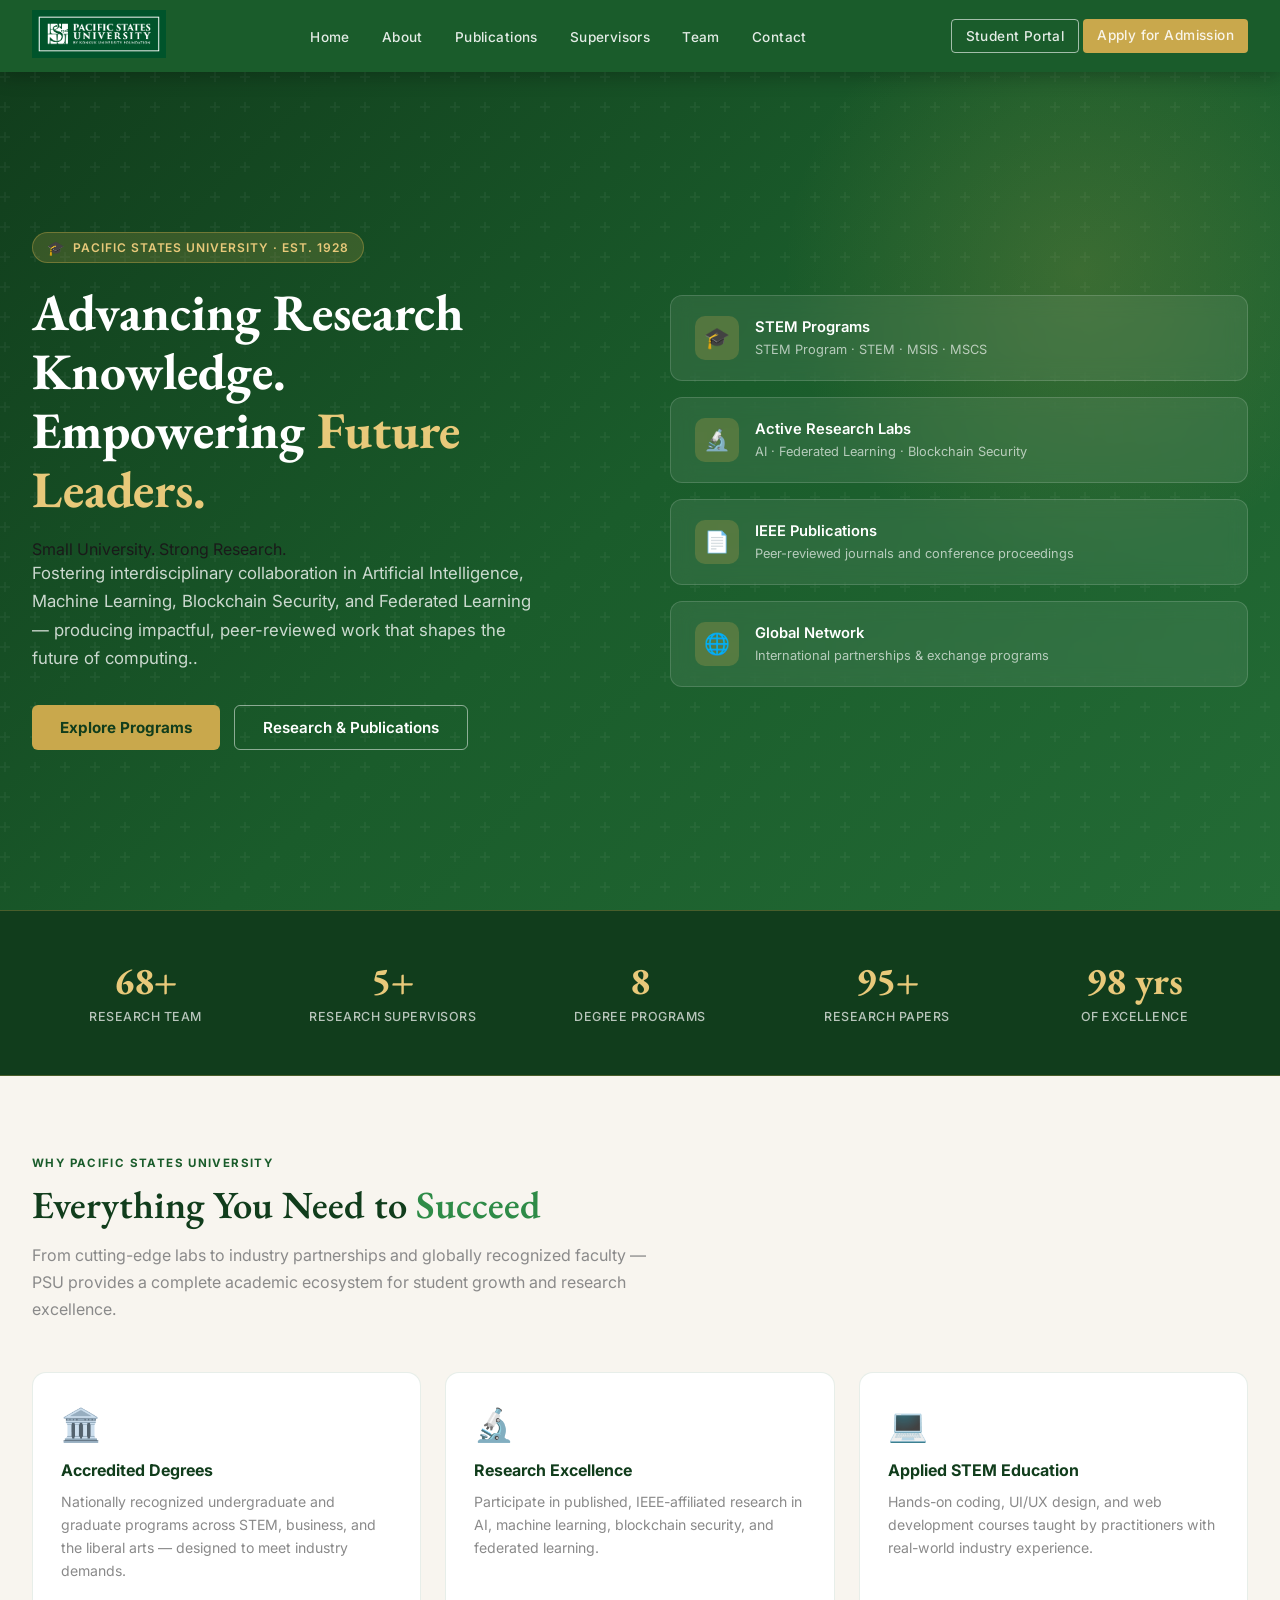
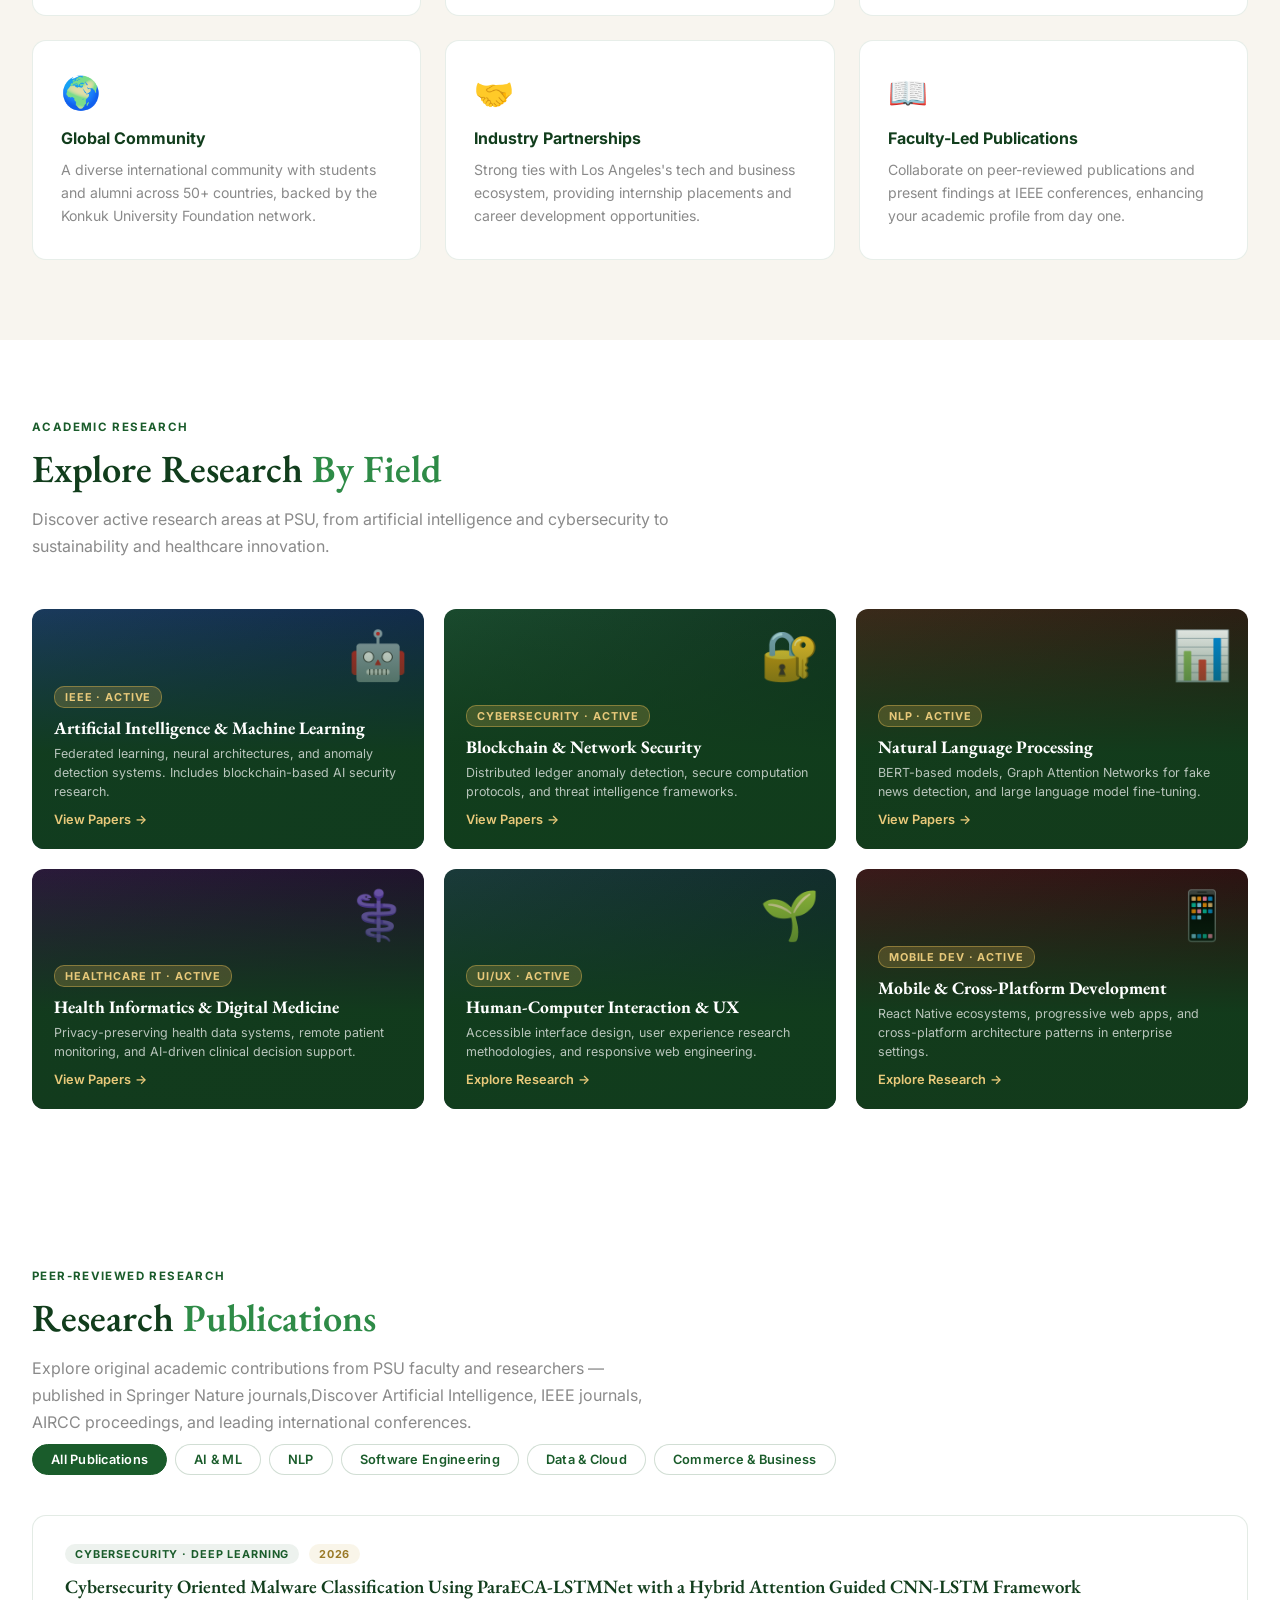
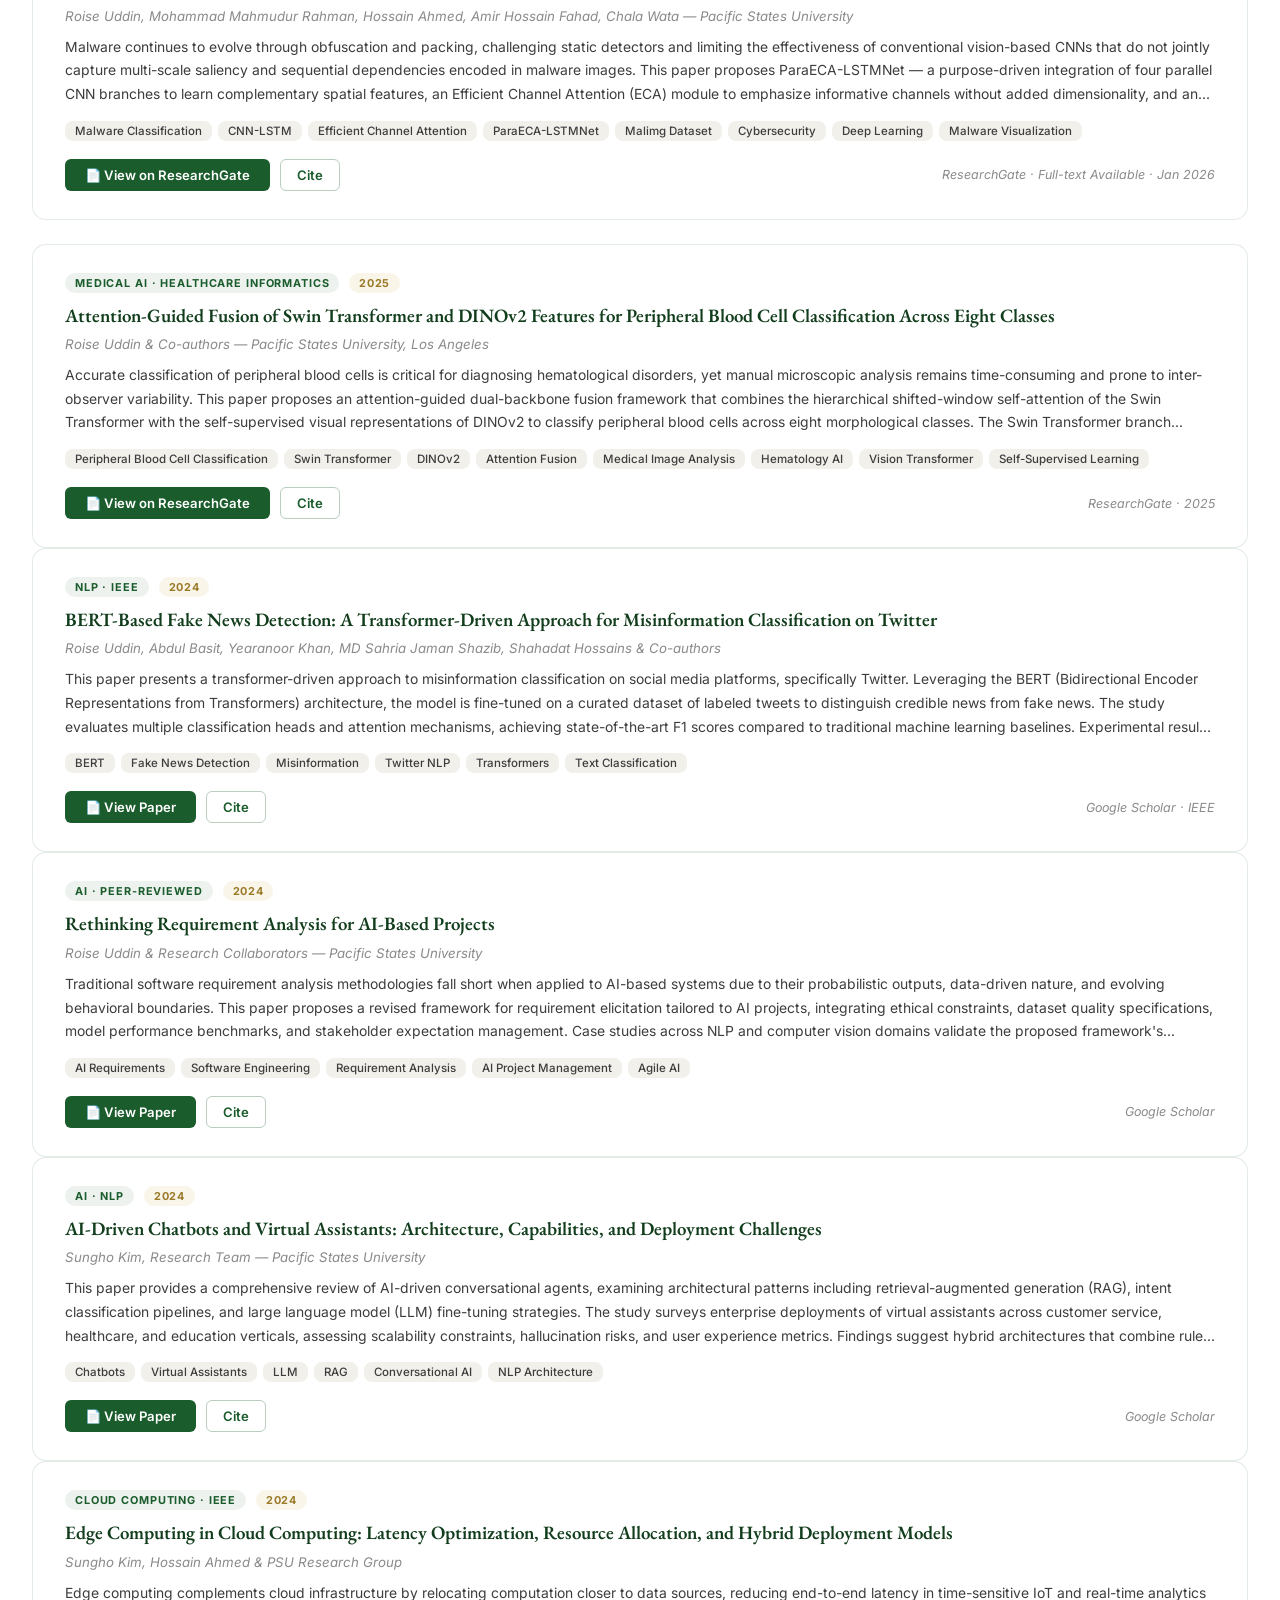
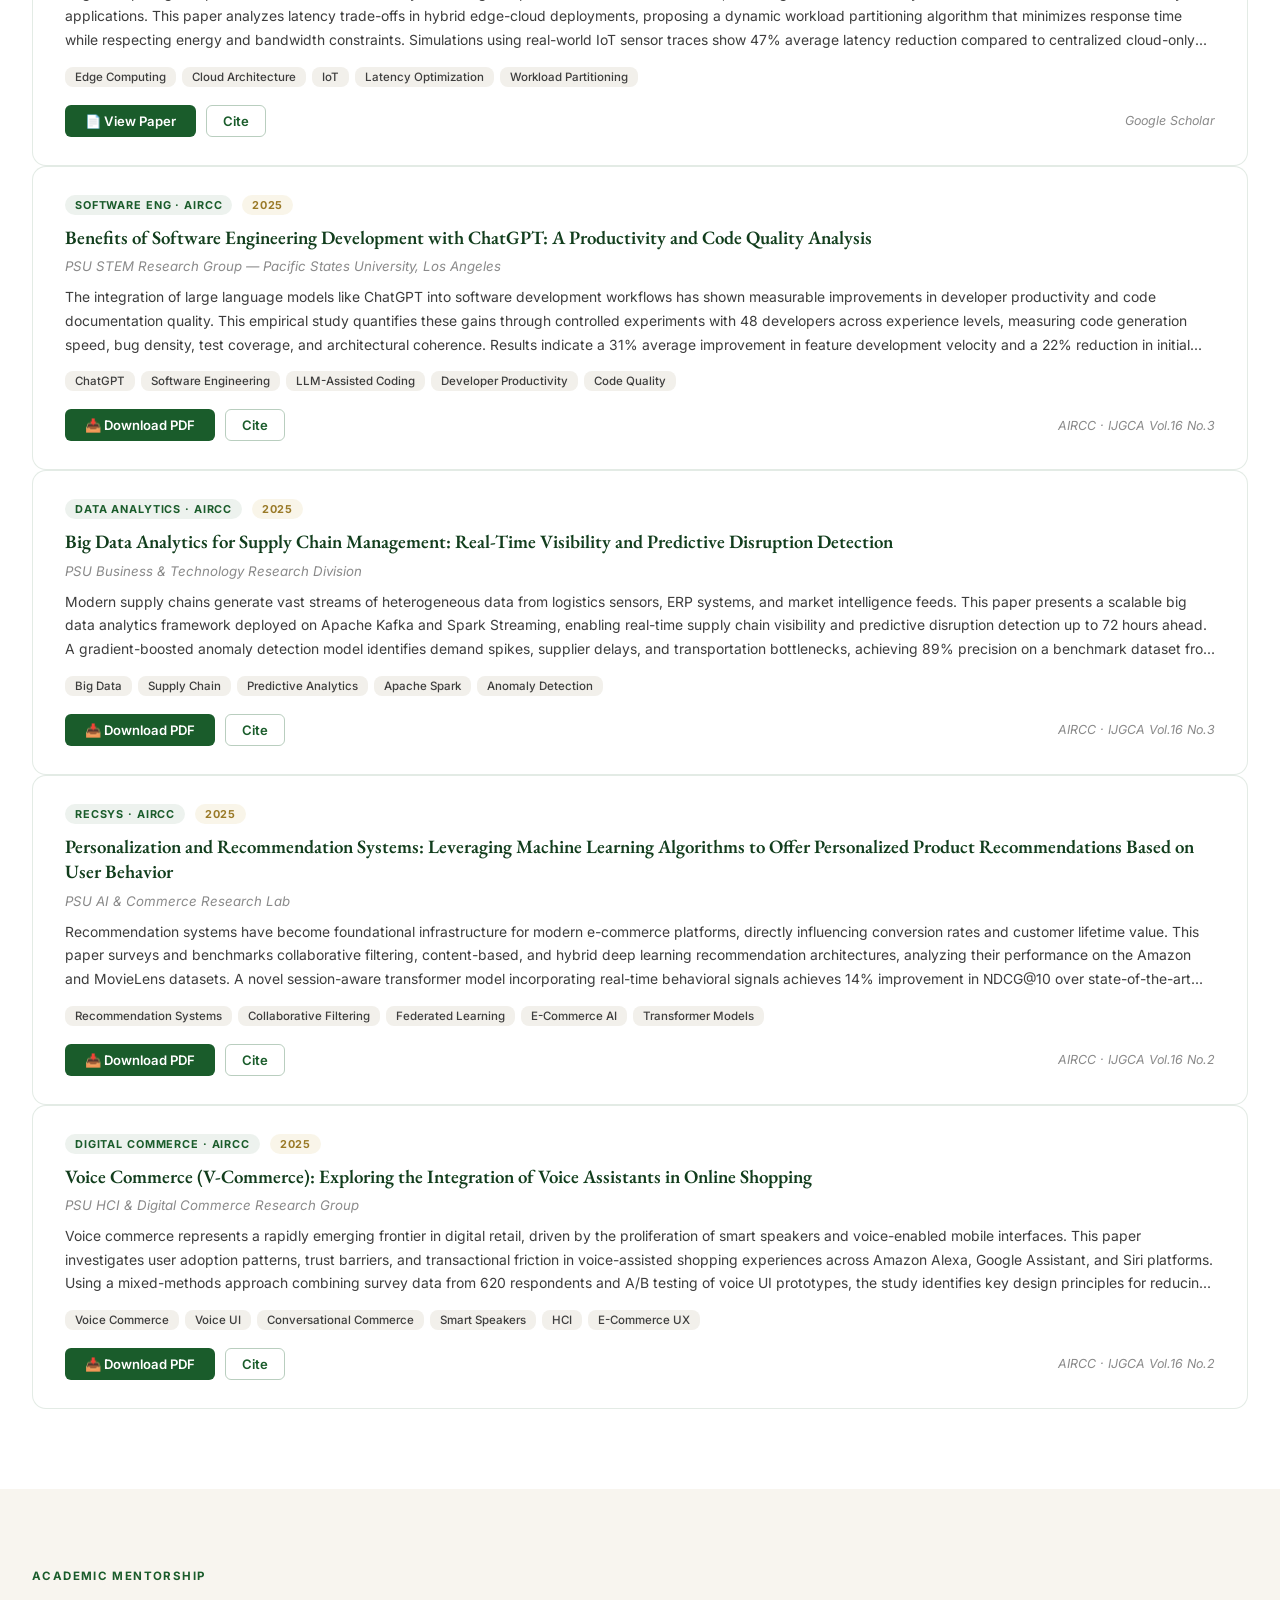
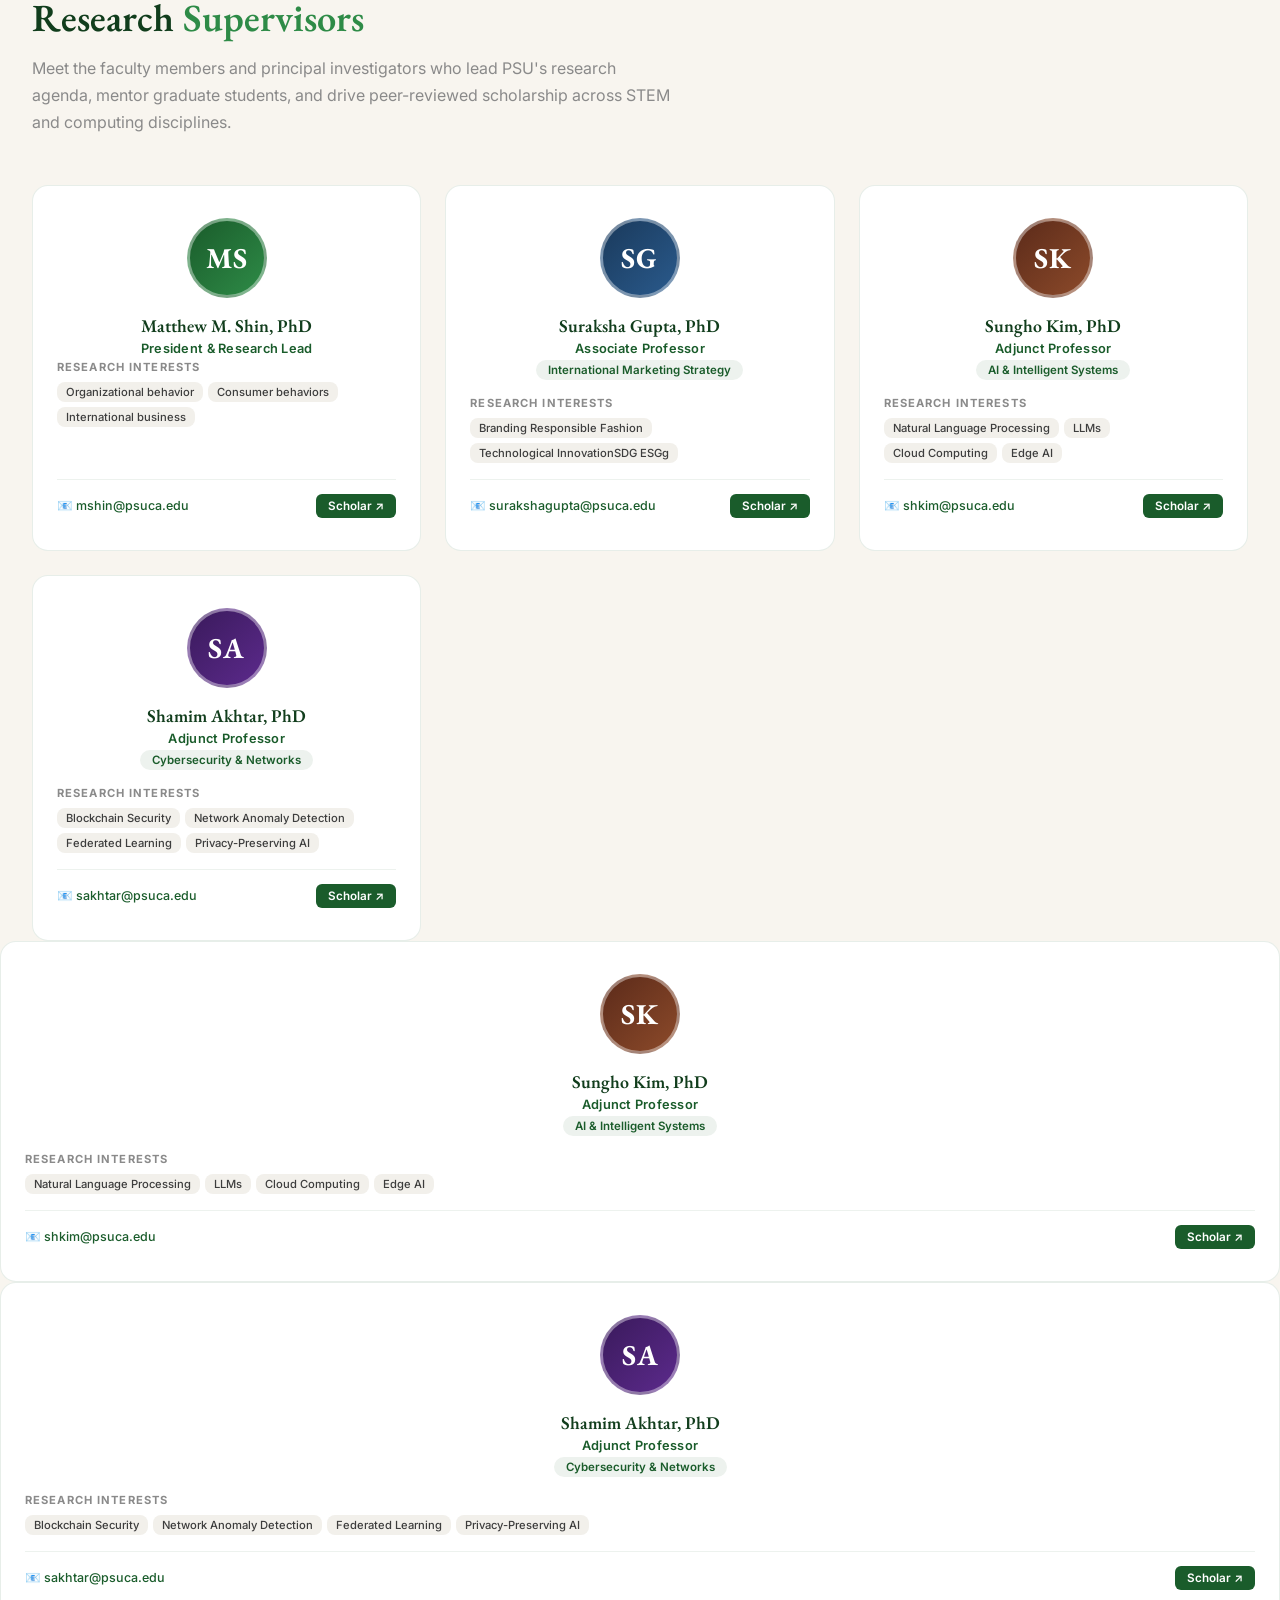
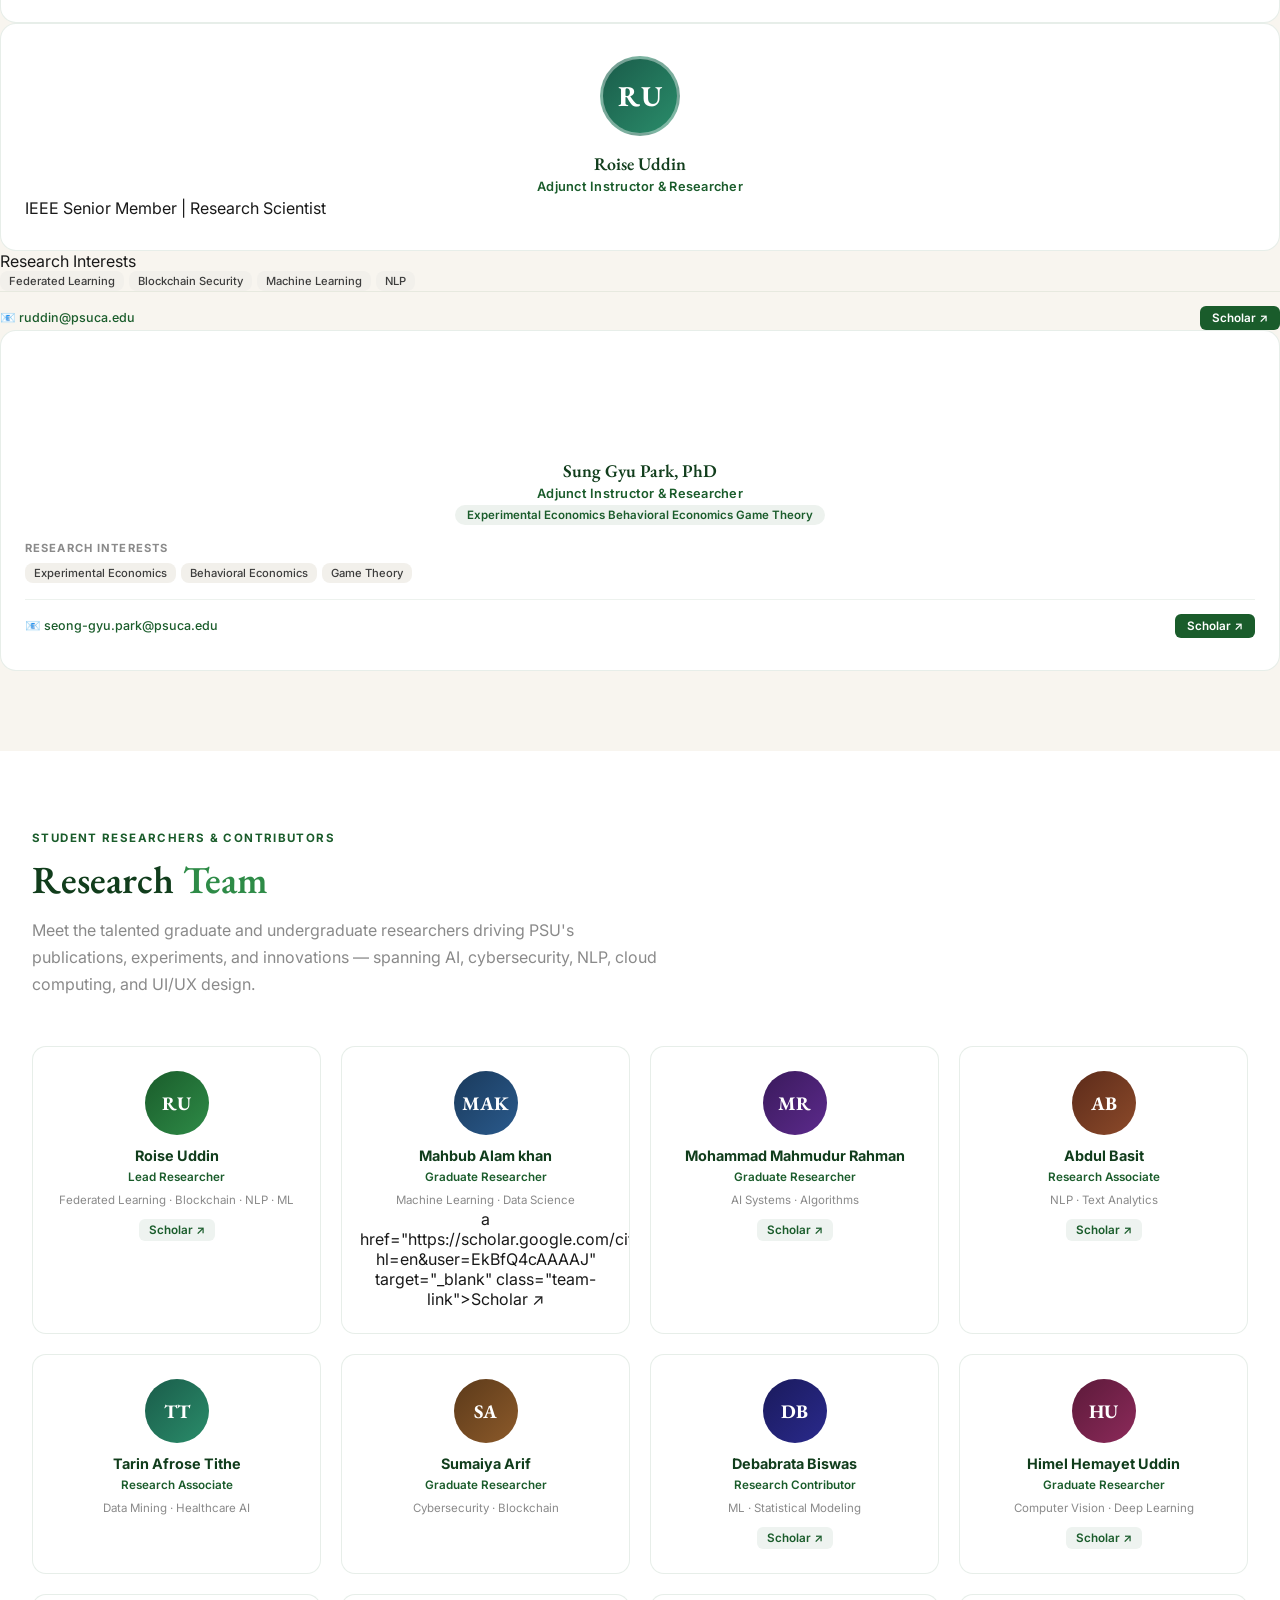
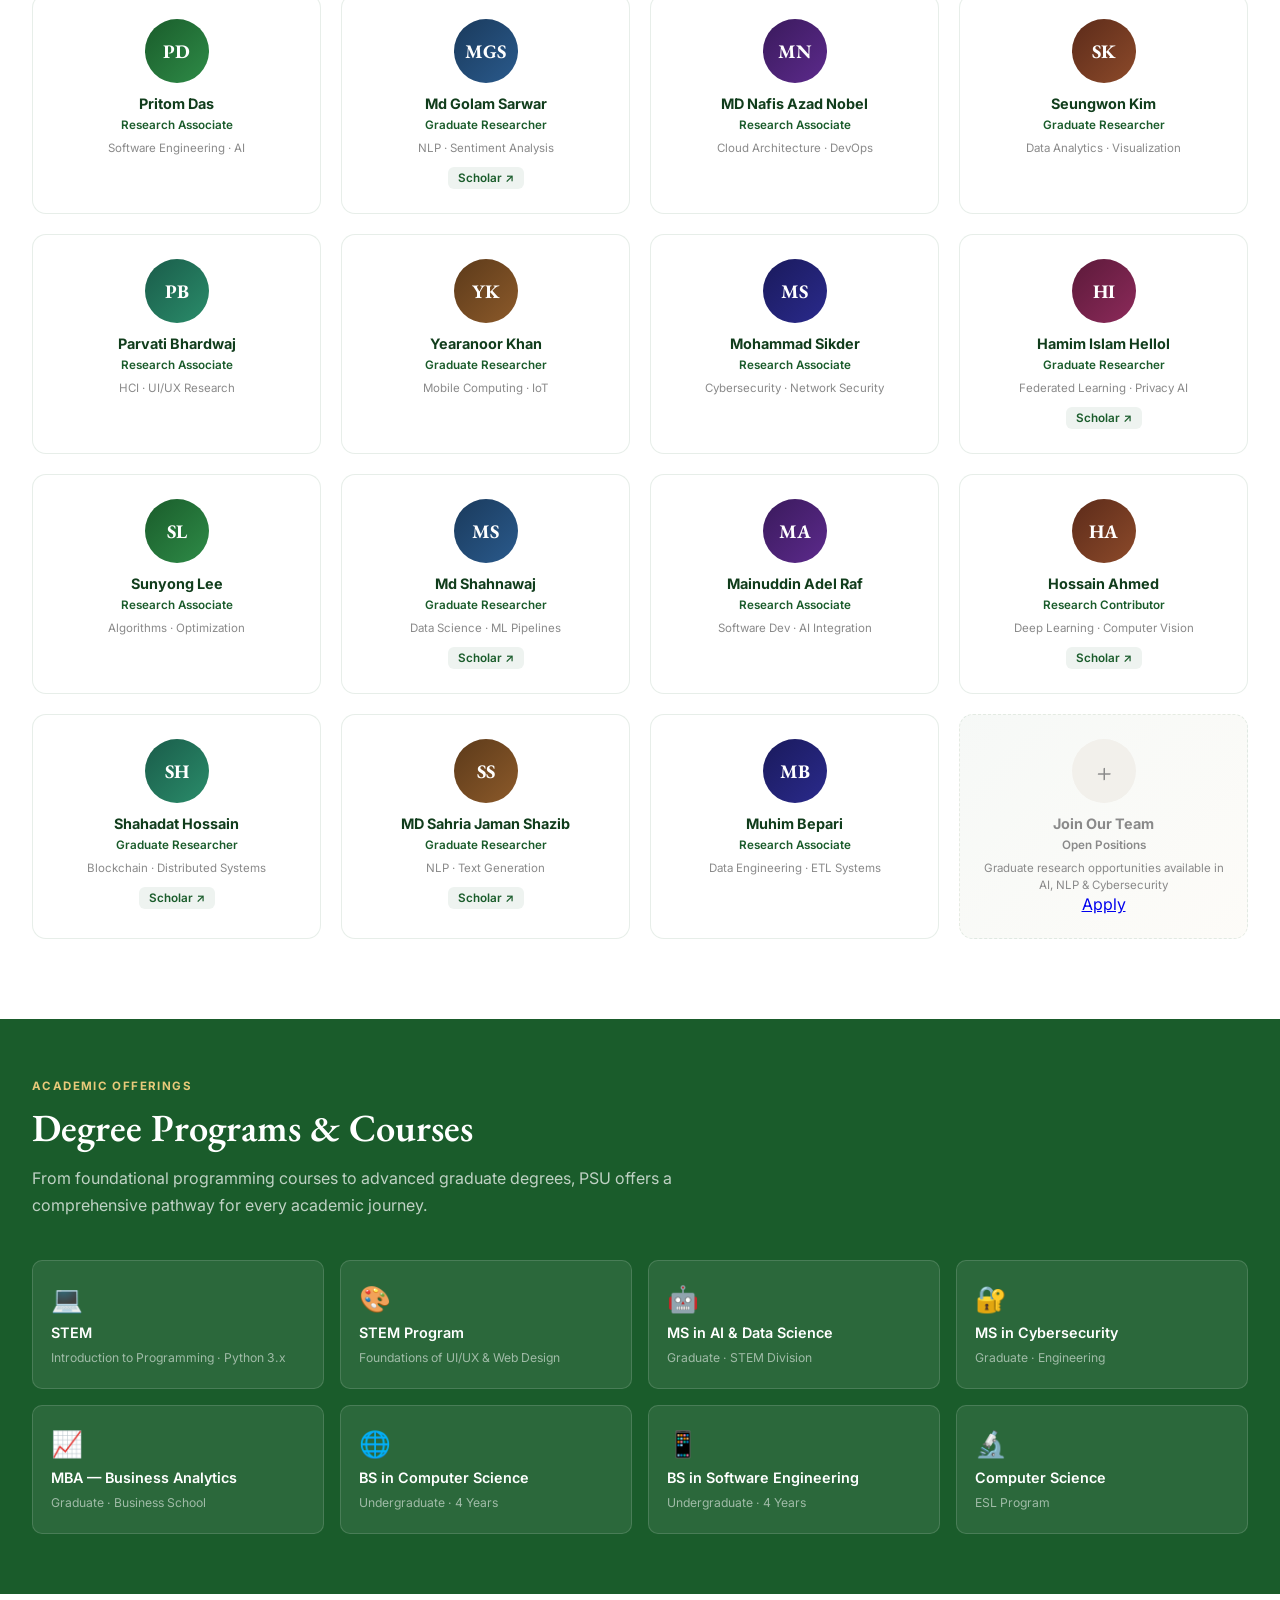
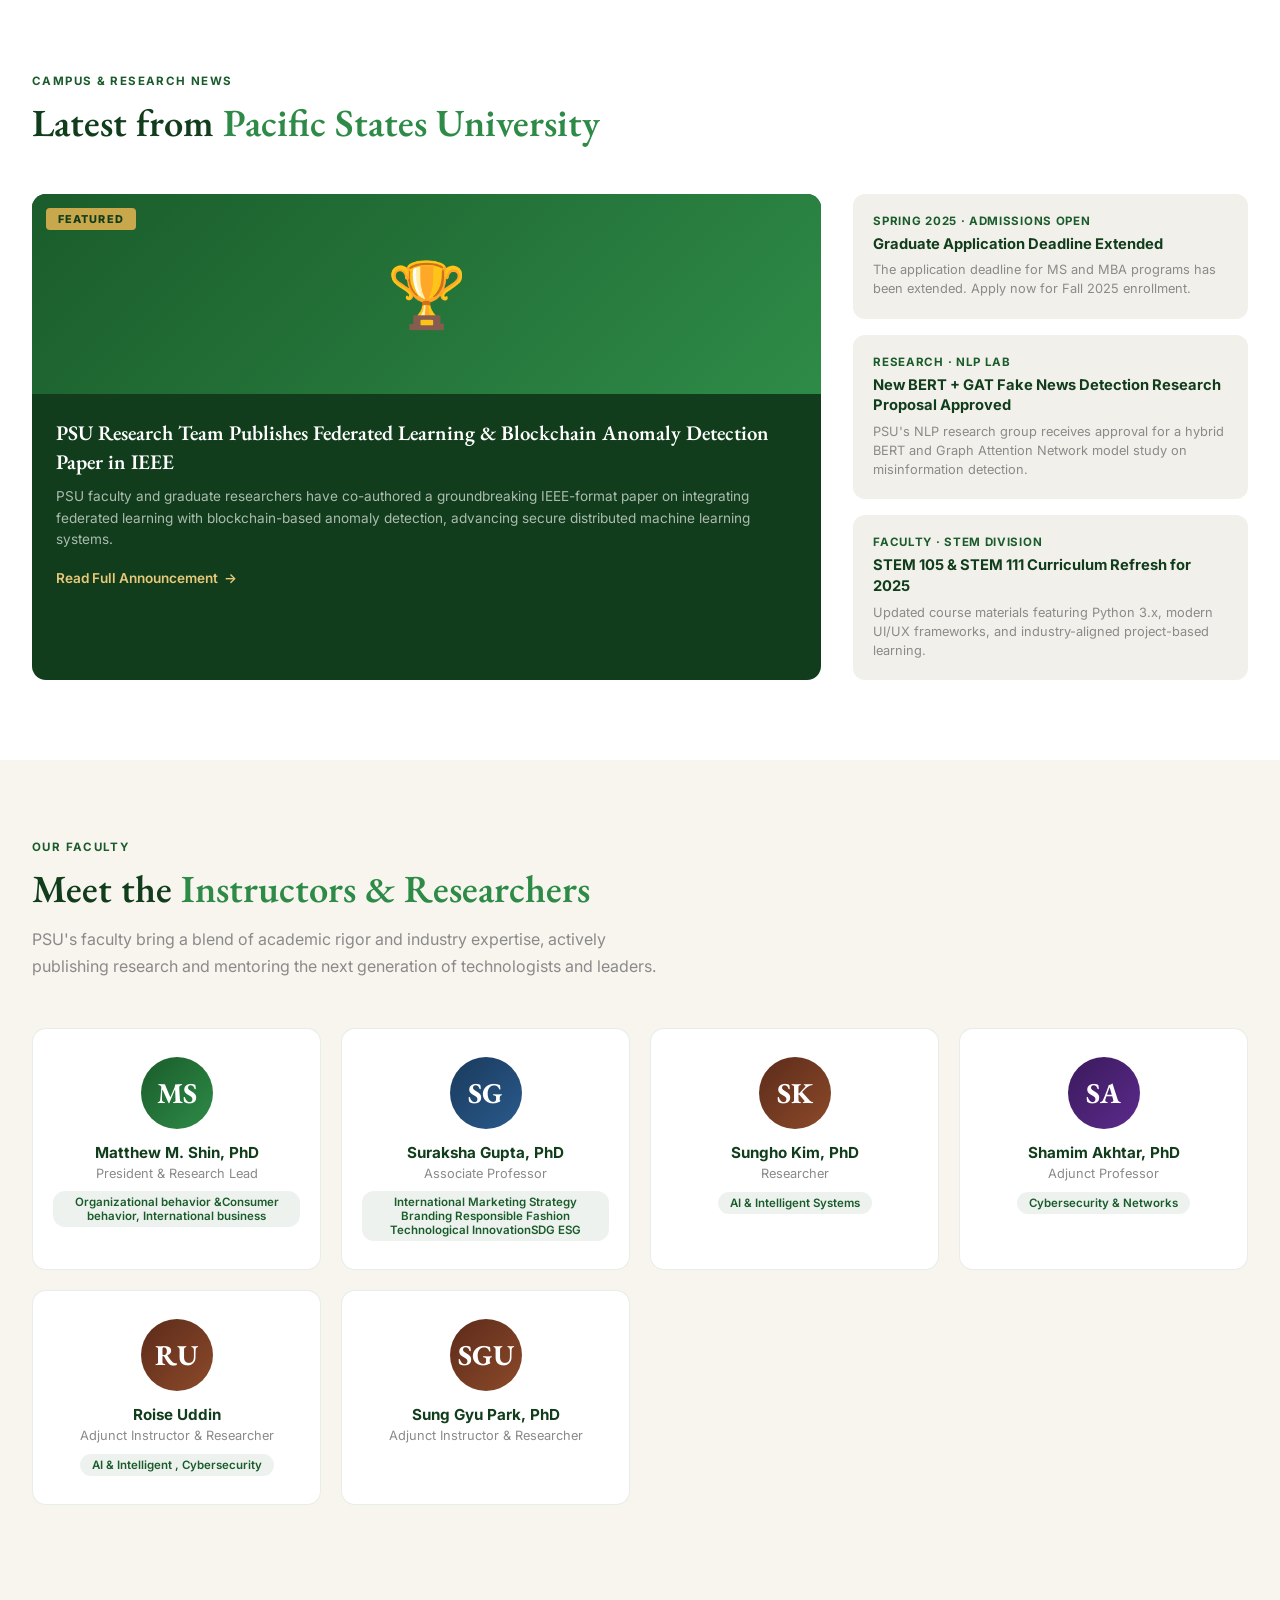
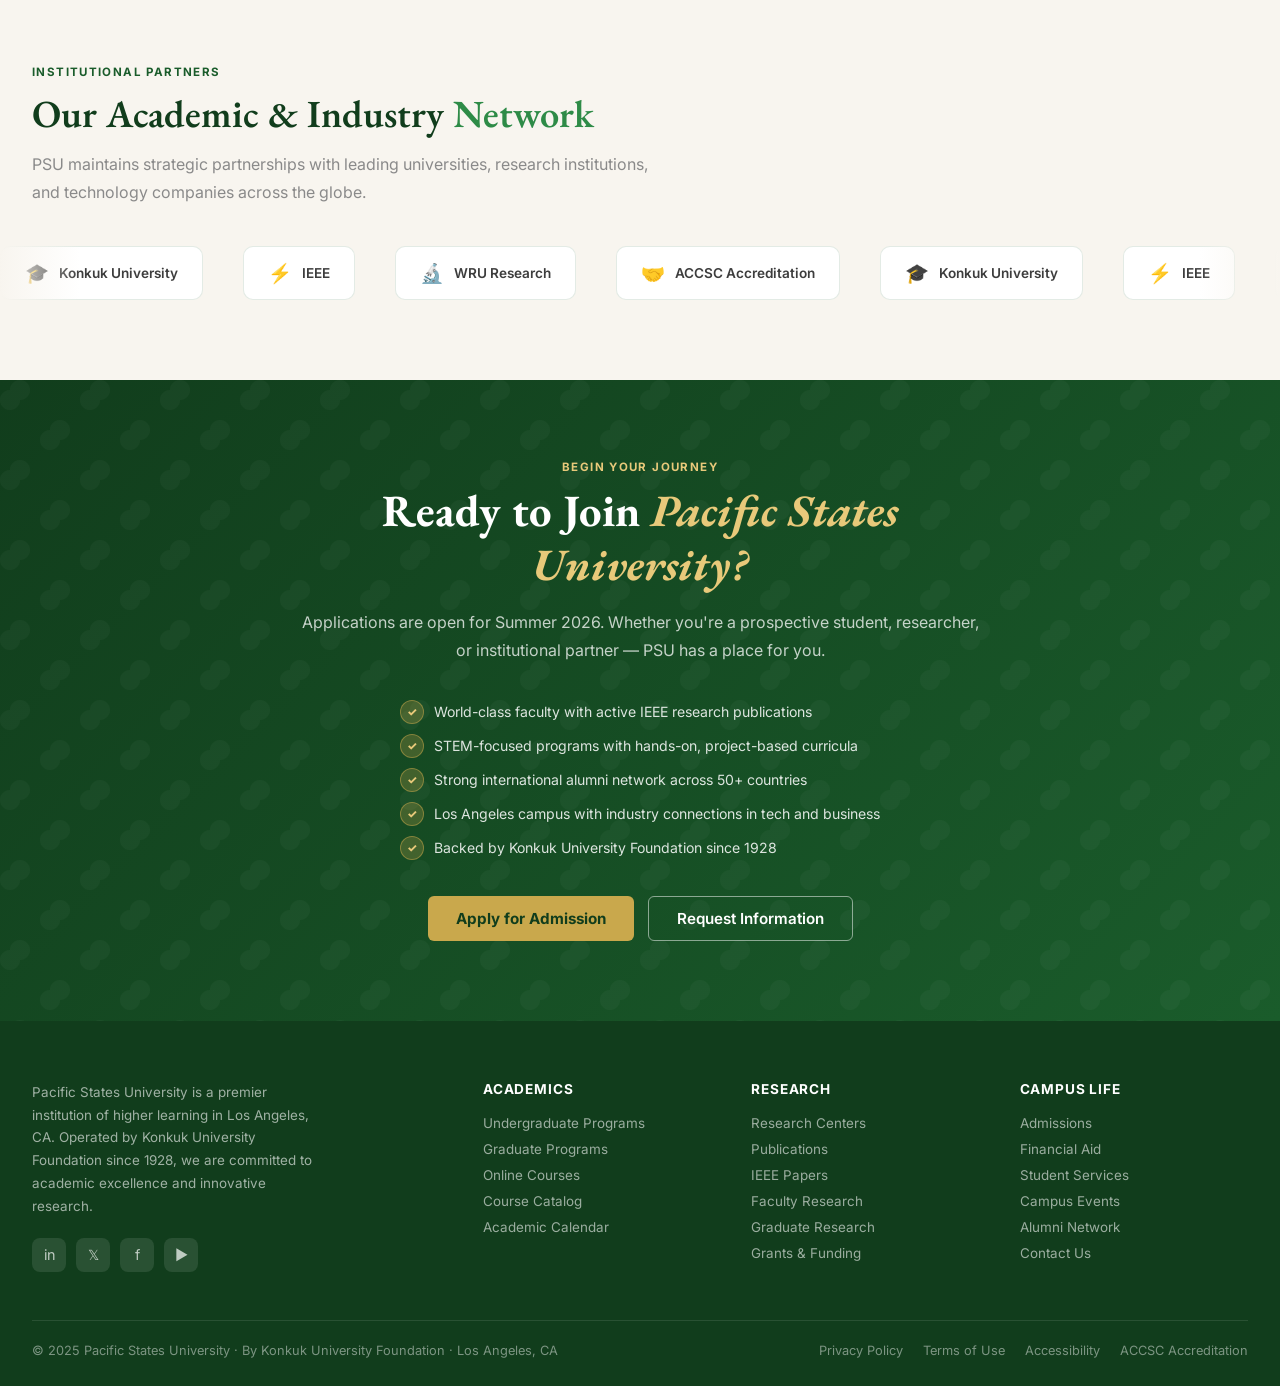
==== index.html @ fa8574af "Update index.html" ====
<!DOCTYPE html>
<html lang="en">
<head>
<meta charset="UTF-8">
<meta name="viewport" content="width=device-width, initial-scale=1.0">
<title>Pacific States University — Academic & Research Portal</title>
<link href="https://fonts.googleapis.com/css2?family=EB+Garamond:wght@400;500;600;700&family=Inter:wght@300;400;500;600;700&display=swap" rel="stylesheet">
<style>
  :root {
    --psu-green: #1a5c2b;
    --psu-green-dark: #113d1c;
    --psu-green-mid: #236b35;
    --psu-green-light: #2e8b47;
    --psu-gold: #c9a84c;
    --psu-gold-light: #e8c97a;
    --white: #ffffff;
    --cream: #f8f5ef;
    --gray-light: #f2f0eb;
    --gray: #8a8a8a;
    --text-dark: #1a1a1a;
    --text-mid: #3d3d3d;
  }

  * { margin: 0; padding: 0; box-sizing: border-box; }

  html { scroll-behavior: smooth; }

  body {
    font-family: 'Inter', sans-serif;
    color: var(--text-dark);
    background: var(--white);
    overflow-x: hidden;
  }

  /* ── TOP BAR ── */
  .top-bar {
    background: var(--psu-green-dark);
    color: #c5dac9;
    font-size: 0.75rem;
    letter-spacing: 0.04em;
    padding: 6px 0;
    text-align: center;
  }
  .top-bar span { margin: 0 20px; }
  .top-bar a { color: var(--psu-gold-light); text-decoration: none; }
  .top-bar a:hover { text-decoration: underline; }

  /* ── NAVBAR ── */
  nav {
    background: var(--psu-green);
    position: sticky;
    top: 0;
    z-index: 100;
    box-shadow: 0 2px 20px rgba(0,0,0,0.3);
  }
  .nav-inner {
    max-width: 1280px;
    margin: 0 auto;
    padding: 0 32px;
    display: flex;
    align-items: center;
    justify-content: space-between;
    height: 72px;
  }
  .nav-logo img {
    height: 48px;
    filter: brightness(1.05);
  }
  .nav-links {
    display: flex;
    gap: 4px;
    list-style: none;
  }
  .nav-links a {
    color: rgba(255,255,255,0.88);
    text-decoration: none;
    font-size: 0.85rem;
    font-weight: 500;
    letter-spacing: 0.03em;
    padding: 8px 14px;
    border-radius: 4px;
    transition: all 0.2s;
  }
  .nav-links a:hover {
    background: rgba(255,255,255,0.12);
    color: var(--white);
  }
  .nav-cta {
    display: flex;
    gap: 10px;
  }
  .btn-outline-white {
    border: 1.5px solid rgba(255,255,255,0.6);
    color: var(--white);
    background: transparent;
    padding: 8px 18px;
    border-radius: 4px;
    font-size: 0.82rem;
    font-weight: 600;
    cursor: pointer;
    text-decoration: none;
    transition: all 0.2s;
  }
  .btn-outline-white:hover { background: rgba(255,255,255,0.15); border-color: white; }
  .btn-gold {
    background: var(--psu-gold);
    color: var(--psu-green-dark);
    padding: 8px 20px;
    border-radius: 4px;
    font-size: 0.82rem;
    font-weight: 700;
    cursor: pointer;
    text-decoration: none;
    transition: all 0.2s;
    border: none;
  }
  .btn-gold:hover { background: var(--psu-gold-light); }

  /* ── HERO ── */
  .hero {
    background: linear-gradient(135deg, var(--psu-green-dark) 0%, var(--psu-green) 50%, var(--psu-green-mid) 100%);
    position: relative;
    overflow: hidden;
    min-height: 580px;
    display: flex;
    align-items: center;
  }
  .hero::before {
    content: '';
    position: absolute;
    inset: 0;
    background: url("data:image/svg+xml,%3Csvg width='60' height='60' viewBox='0 0 60 60' xmlns='http://www.w3.org/2000/svg'%3E%3Cg fill='none' fill-rule='evenodd'%3E%3Cg fill='%23ffffff' fill-opacity='0.04'%3E%3Cpath d='M36 34v-4h-2v4h-4v2h4v4h2v-4h4v-2h-4zm0-30V0h-2v4h-4v2h4v4h2V6h4V4h-4zM6 34v-4H4v4H0v2h4v4h2v-4h4v-2H6zM6 4V0H4v4H0v2h4v4h2V6h4V4H6z'/%3E%3C/g%3E%3C/g%3E%3C/svg%3E");
  }
  .hero-glow {
    position: absolute;
    width: 600px; height: 600px;
    border-radius: 50%;
    background: radial-gradient(circle, rgba(201,168,76,0.18) 0%, transparent 70%);
    right: -100px; top: -100px;
    pointer-events: none;
  }
  .hero-inner {
    max-width: 1280px;
    margin: 0 auto;
    padding: 80px 32px;
    position: relative;
    z-index: 2;
    display: grid;
    grid-template-columns: 1fr 1fr;
    gap: 60px;
    align-items: center;
  }
  .hero-badge {
    display: inline-flex;
    align-items: center;
    gap: 8px;
    background: rgba(201,168,76,0.2);
    border: 1px solid rgba(201,168,76,0.4);
    color: var(--psu-gold-light);
    padding: 6px 14px;
    border-radius: 20px;
    font-size: 0.75rem;
    font-weight: 600;
    letter-spacing: 0.08em;
    text-transform: uppercase;
    margin-bottom: 20px;
  }
  .hero-badge::before { content: '🎓'; font-size: 14px; }
  .hero h1 {
    font-family: 'EB Garamond', serif;
    font-size: clamp(2.2rem, 4vw, 3.2rem);
    font-weight: 700;
    color: var(--white);
    line-height: 1.15;
    margin-bottom: 20px;
  }
  .hero h1 em {
    font-style: normal;
    color: var(--psu-gold-light);
  }
  .hero p {
    color: rgba(255,255,255,0.78);
    font-size: 1.05rem;
    line-height: 1.7;
    margin-bottom: 32px;
    max-width: 500px;
  }
  .hero-buttons {
    display: flex;
    gap: 14px;
    flex-wrap: wrap;
  }
  .btn-primary {
    background: var(--psu-gold);
    color: var(--psu-green-dark);
    padding: 13px 28px;
    border-radius: 6px;
    font-size: 0.95rem;
    font-weight: 700;
    text-decoration: none;
    transition: all 0.2s;
    display: inline-block;
  }
  .btn-primary:hover { background: var(--psu-gold-light); transform: translateY(-1px); box-shadow: 0 4px 16px rgba(201,168,76,0.4); }
  .btn-secondary {
    border: 1.5px solid rgba(255,255,255,0.5);
    color: var(--white);
    background: transparent;
    padding: 12px 28px;
    border-radius: 6px;
    font-size: 0.95rem;
    font-weight: 600;
    text-decoration: none;
    transition: all 0.2s;
    display: inline-block;
  }
  .btn-secondary:hover { background: rgba(255,255,255,0.1); border-color: white; }

  .hero-visual {
    display: flex;
    flex-direction: column;
    gap: 16px;
  }
  .hero-card {
    background: rgba(255,255,255,0.08);
    border: 1px solid rgba(255,255,255,0.15);
    backdrop-filter: blur(10px);
    border-radius: 12px;
    padding: 20px 24px;
    display: flex;
    align-items: center;
    gap: 16px;
    transition: all 0.3s;
  }
  .hero-card:hover { background: rgba(255,255,255,0.12); transform: translateX(4px); }
  .hero-card-icon {
    width: 44px; height: 44px;
    border-radius: 10px;
    background: rgba(201,168,76,0.25);
    display: flex;
    align-items: center;
    justify-content: center;
    font-size: 1.3rem;
    flex-shrink: 0;
  }
  .hero-card-text strong {
    display: block;
    color: var(--white);
    font-size: 0.92rem;
    font-weight: 600;
    margin-bottom: 2px;
  }
  .hero-card-text span {
    color: rgba(255,255,255,0.65);
    font-size: 0.8rem;
  }

  /* ── STATS ── */
  .stats {
    background: var(--psu-green-dark);
    padding: 40px 0;
    border-top: 1px solid rgba(201,168,76,0.3);
    border-bottom: 1px solid rgba(201,168,76,0.3);
  }
  .stats-inner {
    max-width: 1280px;
    margin: 0 auto;
    padding: 0 32px;
    display: grid;
    grid-template-columns: repeat(5, 1fr);
    gap: 20px;
    text-align: center;
  }
  .stat-item { padding: 10px; }
  .stat-num {
    font-family: 'EB Garamond', serif;
    font-size: 2.4rem;
    font-weight: 700;
    color: var(--psu-gold-light);
    display: block;
    line-height: 1;
    margin-bottom: 6px;
  }
  .stat-label {
    color: rgba(255,255,255,0.7);
    font-size: 0.78rem;
    font-weight: 500;
    letter-spacing: 0.04em;
    text-transform: uppercase;
  }
  .stat-divider {
    width: 1px;
    background: rgba(255,255,255,0.12);
    align-self: stretch;
    margin: auto 0;
  }

  /* ── SECTIONS GENERAL ── */
  section { padding: 80px 0; }
  .section-inner { max-width: 1280px; margin: 0 auto; padding: 0 32px; }
  .section-label {
    font-size: 0.72rem;
    font-weight: 700;
    letter-spacing: 0.12em;
    text-transform: uppercase;
    color: var(--psu-green);
    margin-bottom: 10px;
    display: block;
  }
  .section-title {
    font-family: 'EB Garamond', serif;
    font-size: clamp(1.8rem, 3vw, 2.4rem);
    font-weight: 600;
    color: var(--psu-green-dark);
    line-height: 1.25;
    margin-bottom: 14px;
  }
  .section-title em {
    font-style: normal;
    color: var(--psu-green-light);
  }
  .section-sub {
    color: var(--gray);
    font-size: 1rem;
    line-height: 1.7;
    max-width: 640px;
  }

  /* ── WHY FEATURES ── */
  .features-bg { background: var(--cream); }
  .features-grid {
    display: grid;
    grid-template-columns: repeat(3, 1fr);
    gap: 24px;
    margin-top: 48px;
  }
  .feature-card {
    background: var(--white);
    border: 1px solid rgba(26,92,43,0.1);
    border-radius: 14px;
    padding: 32px 28px;
    transition: all 0.3s;
    position: relative;
    overflow: hidden;
  }
  .feature-card::before {
    content: '';
    position: absolute;
    top: 0; left: 0; right: 0;
    height: 3px;
    background: linear-gradient(90deg, var(--psu-green), var(--psu-gold));
    opacity: 0;
    transition: opacity 0.3s;
  }
  .feature-card:hover { transform: translateY(-4px); box-shadow: 0 12px 32px rgba(26,92,43,0.12); }
  .feature-card:hover::before { opacity: 1; }
  .feature-icon {
    font-size: 2rem;
    margin-bottom: 16px;
    display: block;
  }
  .feature-title {
    font-weight: 700;
    font-size: 1rem;
    color: var(--psu-green-dark);
    margin-bottom: 10px;
  }
  .feature-desc {
    color: var(--gray);
    font-size: 0.88rem;
    line-height: 1.65;
  }

  /* ── RESEARCH FIELDS ── */
  .research-grid {
    display: grid;
    grid-template-columns: repeat(3, 1fr);
    gap: 20px;
    margin-top: 48px;
  }
  .research-card {
    border-radius: 12px;
    overflow: hidden;
    position: relative;
    height: 240px;
    cursor: pointer;
    transition: all 0.3s;
  }
  .research-card:hover { transform: scale(1.02); box-shadow: 0 12px 40px rgba(0,0,0,0.2); }
  .research-card-bg {
    position: absolute;
    inset: 0;
    display: flex;
    align-items: flex-start;
    justify-content: flex-end;
    padding: 16px;
    font-size: 3rem;
  }
  .research-card-overlay {
    position: absolute;
    inset: 0;
    background: linear-gradient(to top, rgba(17,61,28,0.95) 40%, transparent 100%);
    display: flex;
    flex-direction: column;
    justify-content: flex-end;
    padding: 22px;
  }
  .research-badge {
    background: rgba(201,168,76,0.25);
    border: 1px solid rgba(201,168,76,0.5);
    color: var(--psu-gold-light);
    font-size: 0.68rem;
    font-weight: 700;
    letter-spacing: 0.08em;
    text-transform: uppercase;
    padding: 3px 10px;
    border-radius: 10px;
    margin-bottom: 8px;
    display: inline-block;
    width: fit-content;
  }
  .research-title {
    color: var(--white);
    font-weight: 700;
    font-size: 1rem;
    margin-bottom: 6px;
    font-family: 'EB Garamond', serif;
    font-size: 1.1rem;
  }
  .research-desc {
    color: rgba(255,255,255,0.7);
    font-size: 0.78rem;
    line-height: 1.5;
  }
  .research-link {
    color: var(--psu-gold-light);
    font-size: 0.8rem;
    font-weight: 600;
    margin-top: 10px;
    display: inline-flex;
    align-items: center;
    gap: 4px;
    text-decoration: none;
  }
  .research-link::after { content: '→'; transition: transform 0.2s; }
  .research-card:hover .research-link::after { transform: translateX(4px); }

  /* card backgrounds */
  .rc-ai { background: linear-gradient(135deg, #1a3a5c 0%, #0d2340 100%); }
  .rc-stem { background: linear-gradient(135deg, #1a4a2e 0%, #0d2a1a 100%); }
  .rc-biz { background: linear-gradient(135deg, #3a2a1a 0%, #231810 100%); }
  .rc-health { background: linear-gradient(135deg, #2a1a3a 0%, #1a1025 100%); }
  .rc-env { background: linear-gradient(135deg, #1a3a3a 0%, #0d2525 100%); }
  .rc-social { background: linear-gradient(135deg, #3a1a1a 0%, #250d0d 100%); }

  /* ── PROGRAMS STRIP ── */
  .programs-strip { background: var(--psu-green); padding: 60px 0; }
  .programs-strip .section-label { color: var(--psu-gold-light); }
  .programs-strip .section-title { color: var(--white); }
  .programs-strip .section-sub { color: rgba(255,255,255,0.72); }
  .programs-list {
    display: grid;
    grid-template-columns: repeat(4, 1fr);
    gap: 16px;
    margin-top: 40px;
  }
  .program-item {
    background: rgba(255,255,255,0.08);
    border: 1px solid rgba(255,255,255,0.14);
    border-radius: 10px;
    padding: 22px 18px;
    transition: all 0.25s;
    cursor: pointer;
    text-decoration: none;
    display: block;
  }
  .program-item:hover { background: rgba(255,255,255,0.14); transform: translateY(-2px); }
  .program-item-icon { font-size: 1.6rem; margin-bottom: 10px; display: block; }
  .program-item-name {
    color: var(--white);
    font-weight: 600;
    font-size: 0.9rem;
    margin-bottom: 5px;
    display: block;
  }
  .program-item-dept {
    color: rgba(255,255,255,0.55);
    font-size: 0.76rem;
  }

  /* ── ANNOUNCEMENTS ── */
  .announcements-grid {
    display: grid;
    grid-template-columns: 2fr 1fr;
    gap: 32px;
    margin-top: 48px;
  }
  .announcement-main {
    border-radius: 14px;
    overflow: hidden;
    background: var(--psu-green-dark);
    position: relative;
  }
  .announcement-main-img {
    height: 200px;
    background: linear-gradient(135deg, #1a5c2b 0%, #2e8b47 100%);
    display: flex;
    align-items: center;
    justify-content: center;
    font-size: 4rem;
    position: relative;
  }
  .announcement-tag {
    position: absolute;
    top: 14px; left: 14px;
    background: var(--psu-gold);
    color: var(--psu-green-dark);
    font-size: 0.68rem;
    font-weight: 800;
    letter-spacing: 0.1em;
    text-transform: uppercase;
    padding: 4px 12px;
    border-radius: 4px;
  }
  .announcement-body { padding: 24px; }
  .announcement-body h3 {
    font-family: 'EB Garamond', serif;
    font-size: 1.3rem;
    font-weight: 600;
    color: var(--white);
    margin-bottom: 10px;
    line-height: 1.4;
  }
  .announcement-body p {
    color: rgba(255,255,255,0.65);
    font-size: 0.85rem;
    line-height: 1.6;
    margin-bottom: 16px;
  }
  .announcement-link {
    color: var(--psu-gold-light);
    font-size: 0.85rem;
    font-weight: 600;
    text-decoration: none;
    display: inline-flex;
    align-items: center;
    gap: 6px;
  }
  .announcement-link::after { content: '→'; }
  .announcements-side { display: flex; flex-direction: column; gap: 16px; }
  .side-card {
    background: var(--gray-light);
    border-radius: 12px;
    padding: 20px;
    transition: all 0.25s;
    cursor: pointer;
  }
  .side-card:hover { background: rgba(26,92,43,0.08); transform: translateX(4px); }
  .side-card-date {
    color: var(--psu-green);
    font-size: 0.72rem;
    font-weight: 700;
    letter-spacing: 0.06em;
    text-transform: uppercase;
    margin-bottom: 6px;
  }
  .side-card h4 {
    font-weight: 700;
    font-size: 0.92rem;
    color: var(--psu-green-dark);
    margin-bottom: 6px;
    line-height: 1.4;
  }
  .side-card p {
    color: var(--gray);
    font-size: 0.8rem;
    line-height: 1.5;
  }

  /* ── PARTNERS ── */
  .partners-bg { background: var(--cream); }
  .partners-track-wrapper {
    overflow: hidden;
    margin-top: 40px;
    position: relative;
  }
  .partners-track-wrapper::before,
  .partners-track-wrapper::after {
    content: '';
    position: absolute;
    top: 0; bottom: 0;
    width: 80px;
    z-index: 2;
    pointer-events: none;
  }
  .partners-track-wrapper::before { left: 0; background: linear-gradient(to right, var(--cream), transparent); }
  .partners-track-wrapper::after { right: 0; background: linear-gradient(to left, var(--cream), transparent); }
  .partners-track {
    display: flex;
    gap: 40px;
    animation: scroll-partners 30s linear infinite;
    width: max-content;
  }
  @keyframes scroll-partners {
    0% { transform: translateX(0); }
    100% { transform: translateX(-50%); }
  }
  .partner-badge {
    background: var(--white);
    border: 1px solid rgba(26,92,43,0.12);
    border-radius: 10px;
    padding: 14px 24px;
    display: flex;
    align-items: center;
    gap: 10px;
    white-space: nowrap;
    flex-shrink: 0;
    color: var(--text-mid);
    font-size: 0.85rem;
    font-weight: 600;
  }
  .partner-badge span { font-size: 1.2rem; }

  /* ── FACULTY SPOTLIGHT ── */
  .faculty-grid {
    display: grid;
    grid-template-columns: repeat(4, 1fr);
    gap: 20px;
    margin-top: 48px;
  }
  .faculty-card {
    background: var(--white);
    border: 1px solid rgba(26,92,43,0.1);
    border-radius: 14px;
    padding: 28px 20px;
    text-align: center;
    transition: all 0.3s;
  }
  .faculty-card:hover { transform: translateY(-4px); box-shadow: 0 12px 32px rgba(26,92,43,0.1); }
  .faculty-avatar {
    width: 72px; height: 72px;
    border-radius: 50%;
    margin: 0 auto 14px;
    display: flex;
    align-items: center;
    justify-content: center;
    font-size: 1.8rem;
    font-weight: 700;
    color: var(--white);
    font-family: 'EB Garamond', serif;
  }
  .fa-1 { background: linear-gradient(135deg, #1a5c2b, #2e8b47); }
  .fa-2 { background: linear-gradient(135deg, #1a3a5c, #2a5a8c); }
  .fa-3 { background: linear-gradient(135deg, #5c2b1a, #8c4a2a); }
  .fa-4 { background: linear-gradient(135deg, #3a1a5c, #5c2a8c); }
  .faculty-name {
    font-weight: 700;
    font-size: 0.95rem;
    color: var(--psu-green-dark);
    margin-bottom: 4px;
  }
  .faculty-role {
    color: var(--gray);
    font-size: 0.8rem;
    margin-bottom: 10px;
  }
  .faculty-dept {
    background: rgba(26,92,43,0.08);
    color: var(--psu-green);
    font-size: 0.72rem;
    font-weight: 600;
    padding: 4px 12px;
    border-radius: 12px;
    display: inline-block;
  }

  /* ── JOIN CTA ── */
  .join-cta {
    background: linear-gradient(135deg, var(--psu-green-dark), var(--psu-green));
    padding: 80px 0;
    position: relative;
    overflow: hidden;
    text-align: center;
  }
  .join-cta::before {
    content: '';
    position: absolute;
    inset: 0;
    background: url("data:image/svg+xml,%3Csvg width='80' height='80' viewBox='0 0 80 80' xmlns='http://www.w3.org/2000/svg'%3E%3Cg fill='none' fill-rule='evenodd'%3E%3Cg fill='%23ffffff' fill-opacity='0.03'%3E%3Cpath d='M50 50c0-5.523 4.477-10 10-10s10 4.477 10 10-4.477 10-10 10c0 5.523-4.477 10-10 10s-10-4.477-10-10 4.477-10 10-10zM10 10c0-5.523 4.477-10 10-10s10 4.477 10 10-4.477 10-10 10c0 5.523-4.477 10-10 10S0 25.523 0 20s4.477-10 10-10z' /%3E%3C/g%3E%3C/g%3E%3C/svg%3E");
  }
  .join-cta-inner { position: relative; z-index: 2; max-width: 760px; margin: 0 auto; padding: 0 32px; }
  .join-cta h2 {
    font-family: 'EB Garamond', serif;
    font-size: clamp(1.9rem, 3.5vw, 2.8rem);
    font-weight: 700;
    color: var(--white);
    line-height: 1.2;
    margin-bottom: 18px;
  }
  .join-cta p {
    color: rgba(255,255,255,0.75);
    font-size: 1rem;
    line-height: 1.7;
    margin-bottom: 36px;
  }
  .join-cta-buttons { display: flex; gap: 14px; justify-content: center; flex-wrap: wrap; }
  .join-checklist {
    display: flex;
    flex-direction: column;
    gap: 10px;
    margin-bottom: 36px;
    text-align: left;
    max-width: 480px;
    margin-left: auto;
    margin-right: auto;
  }
  .join-check {
    display: flex;
    align-items: center;
    gap: 10px;
    color: rgba(255,255,255,0.85);
    font-size: 0.88rem;
  }
  .join-check::before {
    content: '✓';
    width: 22px; height: 22px;
    background: rgba(201,168,76,0.25);
    border: 1px solid rgba(201,168,76,0.5);
    border-radius: 50%;
    color: var(--psu-gold-light);
    font-size: 0.72rem;
    font-weight: 800;
    display: flex;
    align-items: center;
    justify-content: center;
    flex-shrink: 0;
  }

  /* ── FOOTER ── */
  footer {
    background: var(--psu-green-dark);
    padding: 60px 0 28px;
  }
  .footer-inner {
    max-width: 1280px;
    margin: 0 auto;
    padding: 0 32px;
  }
  .footer-grid {
    display: grid;
    grid-template-columns: 1.8fr 1fr 1fr 1fr;
    gap: 40px;
    margin-bottom: 48px;
  }
  .footer-about img { height: 44px; margin-bottom: 16px; }
  .footer-about p {
    color: rgba(255,255,255,0.6);
    font-size: 0.84rem;
    line-height: 1.7;
    margin-bottom: 20px;
    max-width: 280px;
  }
  .footer-social { display: flex; gap: 10px; }
  .social-btn {
    width: 34px; height: 34px;
    background: rgba(255,255,255,0.1);
    border-radius: 8px;
    display: flex;
    align-items: center;
    justify-content: center;
    color: rgba(255,255,255,0.7);
    font-size: 0.9rem;
    text-decoration: none;
    transition: all 0.2s;
  }
  .social-btn:hover { background: rgba(201,168,76,0.3); color: var(--psu-gold-light); }
  .footer-col h4 {
    color: var(--white);
    font-size: 0.85rem;
    font-weight: 700;
    letter-spacing: 0.06em;
    text-transform: uppercase;
    margin-bottom: 18px;
  }
  .footer-col ul { list-style: none; display: flex; flex-direction: column; gap: 10px; }
  .footer-col a {
    color: rgba(255,255,255,0.58);
    text-decoration: none;
    font-size: 0.84rem;
    transition: color 0.2s;
    display: block;
  }
  .footer-col a:hover { color: var(--psu-gold-light); }
  .footer-divider { border: none; border-top: 1px solid rgba(255,255,255,0.1); margin-bottom: 22px; }
  .footer-bottom {
    display: flex;
    justify-content: space-between;
    align-items: center;
    flex-wrap: wrap;
    gap: 12px;
  }
  .footer-bottom p {
    color: rgba(255,255,255,0.45);
    font-size: 0.8rem;
  }
  .footer-bottom-links { display: flex; gap: 20px; }
  .footer-bottom-links a {
    color: rgba(255,255,255,0.45);
    font-size: 0.8rem;
    text-decoration: none;
  }
  .footer-bottom-links a:hover { color: var(--psu-gold-light); }

  /* ── FILTER BAR ── */
  .filter-bar {
    display: flex;
    gap: 8px;
    flex-wrap: wrap;
    margin-bottom: 40px;
    margin-top: 8px;
  }
  .filter-btn {
    background: var(--white);
    border: 1.5px solid rgba(26,92,43,0.2);
    color: var(--psu-green);
    padding: 7px 18px;
    border-radius: 20px;
    font-size: 0.8rem;
    font-weight: 600;
    cursor: pointer;
    transition: all 0.2s;
    font-family: 'Inter', sans-serif;
    letter-spacing: 0.02em;
  }
  .filter-btn:hover, .filter-btn.active {
    background: var(--psu-green);
    color: var(--white);
    border-color: var(--psu-green);
  }

  /* ── PUBLICATIONS ── */
  .publications-bg { background: var(--white); }
  .publications-grid {
    display: flex;
    flex-direction: column;
    gap: 24px;
    margin-top: 8px;
  }
  .pub-card {
    background: var(--white);
    border: 1px solid rgba(26,92,43,0.12);
    border-radius: 14px;
    padding: 28px 32px;
    transition: all 0.3s;
    position: relative;
    overflow: hidden;
  }
  .pub-card::before {
    content: '';
    position: absolute;
    left: 0; top: 0; bottom: 0;
    width: 4px;
    background: linear-gradient(to bottom, var(--psu-green), var(--psu-gold));
    border-radius: 4px 0 0 4px;
    opacity: 0;
    transition: opacity 0.3s;
  }
  .pub-card:hover { box-shadow: 0 8px 32px rgba(26,92,43,0.1); transform: translateY(-2px); }
  .pub-card:hover::before { opacity: 1; }
  .pub-meta {
    display: flex;
    align-items: center;
    gap: 10px;
    margin-bottom: 10px;
    flex-wrap: wrap;
  }
  .pub-badge {
    background: rgba(26,92,43,0.08);
    color: var(--psu-green);
    font-size: 0.68rem;
    font-weight: 700;
    letter-spacing: 0.08em;
    text-transform: uppercase;
    padding: 3px 10px;
    border-radius: 10px;
  }
  .pub-badge-year {
    background: rgba(201,168,76,0.12);
    color: #9a7a28;
    font-size: 0.68rem;
    font-weight: 700;
    letter-spacing: 0.06em;
    padding: 3px 10px;
    border-radius: 10px;
  }
  .pub-title {
    font-family: 'EB Garamond', serif;
    font-size: 1.18rem;
    font-weight: 600;
    color: var(--psu-green-dark);
    line-height: 1.35;
    margin-bottom: 8px;
  }
  .pub-authors {
    color: var(--gray);
    font-size: 0.83rem;
    margin-bottom: 12px;
    font-style: italic;
  }
  .pub-abstract {
    color: var(--text-mid);
    font-size: 0.87rem;
    line-height: 1.7;
    margin-bottom: 14px;
    display: -webkit-box;
    -webkit-line-clamp: 3;
    -webkit-box-orient: vertical;
    overflow: hidden;
  }
  .pub-keywords {
    display: flex;
    gap: 6px;
    flex-wrap: wrap;
    margin-bottom: 18px;
  }
  .pub-keyword {
    background: var(--gray-light);
    color: var(--text-mid);
    font-size: 0.72rem;
    font-weight: 500;
    padding: 3px 10px;
    border-radius: 8px;
  }
  .pub-actions { display: flex; gap: 10px; align-items: center; }
  .btn-view {
    background: var(--psu-green);
    color: var(--white);
    padding: 8px 20px;
    border-radius: 6px;
    font-size: 0.82rem;
    font-weight: 600;
    text-decoration: none;
    transition: all 0.2s;
    display: inline-flex;
    align-items: center;
    gap: 6px;
  }
  .btn-view:hover { background: var(--psu-green-dark); transform: translateY(-1px); }
  .btn-cite {
    border: 1.5px solid rgba(26,92,43,0.3);
    color: var(--psu-green);
    padding: 7px 16px;
    border-radius: 6px;
    font-size: 0.82rem;
    font-weight: 600;
    text-decoration: none;
    transition: all 0.2s;
    background: transparent;
    cursor: pointer;
    font-family: 'Inter', sans-serif;
  }
  .btn-cite:hover { background: rgba(26,92,43,0.05); border-color: var(--psu-green); }
  .pub-journal {
    color: var(--gray);
    font-size: 0.78rem;
    margin-left: auto;
    font-style: italic;
  }

  /* ── SUPERVISORS ── */
  .supervisors-bg { background: var(--cream); }
  .supervisors-grid {
    display: grid;
    grid-template-columns: repeat(3, 1fr);
    gap: 24px;
    margin-top: 48px;
  }
  .supervisor-card {
    background: var(--white);
    border-radius: 16px;
    padding: 32px 24px;
    border: 1px solid rgba(26,92,43,0.1);
    transition: all 0.3s;
    position: relative;
    overflow: hidden;
    display: flex;
    flex-direction: column;
  }
  .supervisor-card::after {
    content: '';
    position: absolute;
    top: 0; left: 0; right: 0;
    height: 3px;
    background: linear-gradient(90deg, var(--psu-green), var(--psu-gold));
    opacity: 0;
    transition: opacity 0.3s;
  }
  .supervisor-card:hover { transform: translateY(-4px); box-shadow: 0 12px 32px rgba(26,92,43,0.12); }
  .supervisor-card:hover::after { opacity: 1; }
  .supervisor-avatar {
    width: 80px; height: 80px;
    border-radius: 50%;
    margin: 0 auto 16px;
    display: flex;
    align-items: center;
    justify-content: center;
    font-size: 1.8rem;
    font-weight: 700;
    color: var(--white);
    font-family: 'EB Garamond', serif;
    flex-shrink: 0;
    letter-spacing: 1px;
    border: 3px solid rgba(255,255,255,0.4);
  }
  .sv-1 { background: linear-gradient(135deg, #1a5c2b, #2e8b47); }
  .sv-2 { background: linear-gradient(135deg, #1a3a5c, #2a5a8c); }
  .sv-3 { background: linear-gradient(135deg, #5c2b1a, #8c4a2a); }
  .sv-4 { background: linear-gradient(135deg, #3a1a5c, #5c2a8c); }
  .sv-5 { background: linear-gradient(135deg, #1a5c4a, #2a8c6a); }
  .supervisor-name {
    font-family: 'EB Garamond', serif;
    font-size: 1.12rem;
    font-weight: 600;
    color: var(--psu-green-dark);
    text-align: center;
    margin-bottom: 4px;
  }
  .supervisor-title {
    color: var(--psu-green);
    font-size: 0.8rem;
    font-weight: 600;
    text-align: center;
    margin-bottom: 4px;
    letter-spacing: 0.02em;
  }
  .supervisor-dept {
    background: rgba(26,92,43,0.08);
    color: var(--psu-green);
    font-size: 0.72rem;
    font-weight: 600;
    padding: 3px 12px;
    border-radius: 10px;
    display: inline-block;
    margin: 0 auto 16px;
    text-align: center;
  }
  .supervisor-interests {
    margin-bottom: 16px;
    flex: 1;
  }
  .supervisor-interests-label {
    font-size: 0.7rem;
    font-weight: 700;
    text-transform: uppercase;
    letter-spacing: 0.1em;
    color: var(--gray);
    margin-bottom: 8px;
  }
  .supervisor-tags {
    display: flex;
    flex-wrap: wrap;
    gap: 5px;
  }
  .supervisor-tag {
    background: var(--gray-light);
    color: var(--text-mid);
    font-size: 0.7rem;
    padding: 3px 9px;
    border-radius: 8px;
    font-weight: 500;
  }
  .supervisor-contact {
    border-top: 1px solid rgba(26,92,43,0.08);
    padding-top: 14px;
    display: flex;
    align-items: center;
    justify-content: space-between;
    gap: 10px;
  }
  .supervisor-email {
    color: var(--psu-green);
    font-size: 0.78rem;
    text-decoration: none;
    font-weight: 500;
    transition: color 0.2s;
    overflow: hidden;
    text-overflow: ellipsis;
    white-space: nowrap;
  }
  .supervisor-email:hover { color: var(--psu-green-dark); text-decoration: underline; }
  .supervisor-scholar {
    background: var(--psu-green);
    color: var(--white);
    padding: 5px 12px;
    border-radius: 6px;
    font-size: 0.73rem;
    font-weight: 600;
    text-decoration: none;
    transition: all 0.2s;
    white-space: nowrap;
    flex-shrink: 0;
  }
  .supervisor-scholar:hover { background: var(--psu-green-dark); }

  /* ── RESEARCH TEAM ── */
  .team-bg { background: var(--white); }
  .team-grid {
    display: grid;
    grid-template-columns: repeat(4, 1fr);
    gap: 20px;
    margin-top: 48px;
  }
  .team-card {
    background: var(--white);
    border: 1px solid rgba(26,92,43,0.1);
    border-radius: 14px;
    padding: 24px 18px;
    text-align: center;
    transition: all 0.3s;
    position: relative;
    overflow: hidden;
  }
  .team-card:hover { transform: translateY(-4px); box-shadow: 0 10px 28px rgba(26,92,43,0.1); }
  .team-avatar {
    width: 64px; height: 64px;
    border-radius: 50%;
    margin: 0 auto 12px;
    display: flex;
    align-items: center;
    justify-content: center;
    font-size: 1.2rem;
    font-weight: 700;
    color: var(--white);
    font-family: 'EB Garamond', serif;
  }
  .ta-0 { background: linear-gradient(135deg,#1a5c2b,#2e8b47); }
  .ta-1 { background: linear-gradient(135deg,#1a3a5c,#2a5a8c); }
  .ta-2 { background: linear-gradient(135deg,#3a1a5c,#5c2a8c); }
  .ta-3 { background: linear-gradient(135deg,#5c2b1a,#8c4a2a); }
  .ta-4 { background: linear-gradient(135deg,#1a5c4a,#2a8c6a); }
  .ta-5 { background: linear-gradient(135deg,#5c3a1a,#8c5a2a); }
  .ta-6 { background: linear-gradient(135deg,#1a1a5c,#2a2a8c); }
  .ta-7 { background: linear-gradient(135deg,#5c1a3a,#8c2a5a); }
  .team-name {
    font-weight: 700;
    font-size: 0.9rem;
    color: var(--psu-green-dark);
    margin-bottom: 4px;
    line-height: 1.3;
  }
  .team-role {
    color: var(--psu-green);
    font-size: 0.73rem;
    font-weight: 600;
    margin-bottom: 8px;
  }
  .team-area {
    color: var(--gray);
    font-size: 0.72rem;
    line-height: 1.5;
  }
  .team-link {
    display: inline-block;
    margin-top: 10px;
    color: var(--psu-green);
    font-size: 0.73rem;
    font-weight: 600;
    text-decoration: none;
    padding: 4px 10px;
    border-radius: 6px;
    background: rgba(26,92,43,0.07);
    transition: all 0.2s;
  }
  .team-link:hover { background: var(--psu-green); color: var(--white); }

  /* ── ANIMATIONS ── */
  @keyframes fadeInUp {
    from { opacity: 0; transform: translateY(24px); }
    to { opacity: 1; transform: translateY(0); }
  }
  .hero-content { animation: fadeInUp 0.7s ease both; }
  .hero-visual { animation: fadeInUp 0.7s ease 0.2s both; }

  /* ── RESPONSIVE ── */
  @media (max-width: 1024px) {
    .hero-inner { grid-template-columns: 1fr; }
    .hero-visual { display: none; }
    .features-grid { grid-template-columns: repeat(2, 1fr); }
    .research-grid { grid-template-columns: repeat(2, 1fr); }
    .faculty-grid { grid-template-columns: repeat(2, 1fr); }
    .footer-grid { grid-template-columns: 1fr 1fr; }
    .stats-inner { grid-template-columns: repeat(3, 1fr); }
    .stat-divider { display: none; }
    .supervisors-grid { grid-template-columns: repeat(2, 1fr); }
    .team-grid { grid-template-columns: repeat(3, 1fr); }
  }
  @media (max-width: 640px) {
    .nav-links { display: none; }
    .features-grid, .research-grid, .programs-list, .faculty-grid, .footer-grid { grid-template-columns: 1fr; }
    .announcements-grid { grid-template-columns: 1fr; }
    .stats-inner { grid-template-columns: repeat(2, 1fr); }
    .supervisors-grid { grid-template-columns: 1fr; }
    .team-grid { grid-template-columns: repeat(2, 1fr); }
  }
</style>
</head>
<body>

<!-- NAV -->
<nav>
  <div class="nav-inner">
    <a href="#" class="nav-logo">
      <img src="[data-uri]" alt="Pacific States University">
    </a>
    <ul class="nav-links">
      <li><a href="#">Home</a></li>
      <li><a href="#about">About</a></li>
      <li><a href="#publications">Publications</a></li>
      <li><a href="#supervisors">Supervisors</a></li>
      <li><a href="#team">Team</a></li>
      <li><a href="#contact">Contact</a></li>
    </ul>
    <div class="nav-links">
      <a href="#" class="btn-outline-white">Student Portal</a>
      <a href="https://psu.populiweb.com/router/admissions/onlineapplications/index?application_form=40713" target="_blank"#" class="btn-primary">Apply for Admission </a>
    </div>
  </div>
</nav>

<!-- HERO -->
<section class="hero">
  <div class="hero-glow"></div>
  <div class="hero-inner">
    <div class="hero-content">
      <div class="hero-badge">Pacific States University · Est. 1928</div>
      <h1>Advancing Research Knowledge.<br>Empowering <em>Future Leaders.</em></h1>
      Small University. Strong Research.
      <p>Fostering interdisciplinary collaboration in Artificial Intelligence, Machine Learning, Blockchain Security, and Federated Learning — producing impactful, peer-reviewed work that shapes the future of computing..</p>
      <div class="hero-buttons">
        <a href="#" class="btn-primary">Explore Programs</a>
        <a href="#research" class="btn-secondary">Research & Publications</a>
      </div>
    </div>
    <div class="hero-visual">
      <div class="hero-card">
        <div class="hero-card-icon">🎓</div>
        <div class="hero-card-text">
          <strong>STEM Programs</strong>
          <span>STEM Program · STEM  · MSIS · MSCS</span>
        </div>
      </div>
      <div class="hero-card">
        <div class="hero-card-icon">🔬</div>
        <div class="hero-card-text">
          <strong>Active Research Labs</strong>
          <span>AI · Federated Learning · Blockchain Security</span>
        </div>
      </div>
      <div class="hero-card">
        <div class="hero-card-icon">📄</div>
        <div class="hero-card-text">
          <strong>IEEE Publications</strong>
          <span>Peer-reviewed journals and conference proceedings</span>
        </div>
      </div>
      <div class="hero-card">
        <div class="hero-card-icon">🌐</div>
        <div class="hero-card-text">
          <strong>Global Network</strong>
          <span>International partnerships & exchange programs</span>
        </div>
      </div>
    </div>
  </div>
</section>

<!-- STATS -->
<div class="stats">
  <div class="stats-inner">
    <div class="stat-item">
      <span class="stat-num">68+</span>
      <span class="stat-label">Research Team</span>
    </div>
    <div class="stat-item">
      <span class="stat-num">5+</span>
      <span class="stat-label">Research Supervisors</span>
    </div>
    <div class="stat-item">
      <span class="stat-num">8</span>
      <span class="stat-label">Degree Programs</span>
    </div>
    <div class="stat-item">
      <span class="stat-num">95+</span>
      <span class="stat-label">Research Papers</span>
    </div>
    <div class="stat-item">
      <span class="stat-num">98 yrs</span>
      <span class="stat-label">Of Excellence</span>
    </div>
  </div>
</div>

<!-- FEATURES / WHY PSU -->
<section class="features-bg" id="about">
  <div class="section-inner">
    <span class="section-label">Why Pacific States University</span>
    <h2 class="section-title">Everything You Need to <em>Succeed</em></h2>
    <p class="section-sub">From cutting-edge labs to industry partnerships and globally recognized faculty — PSU provides a complete academic ecosystem for student growth and research excellence.</p>
    <div class="features-grid">
      <div class="feature-card">
        <span class="feature-icon">🏛️</span>
        <div class="feature-title">Accredited Degrees</div>
        <div class="feature-desc">Nationally recognized undergraduate and graduate programs across STEM, business, and the liberal arts — designed to meet industry demands.</div>
      </div>
      <div class="feature-card">
        <span class="feature-icon">🔬</span>
        <div class="feature-title">Research Excellence</div>
        <div class="feature-desc">Participate in published, IEEE-affiliated research in AI, machine learning, blockchain security, and federated learning.</div>
      </div>
      <div class="feature-card">
        <span class="feature-icon">💻</span>
        <div class="feature-title">Applied STEM Education</div>
        <div class="feature-desc">Hands-on coding, UI/UX design, and web development courses taught by practitioners with real-world industry experience.</div>
      </div>
      <div class="feature-card">
        <span class="feature-icon">🌍</span>
        <div class="feature-title">Global Community</div>
        <div class="feature-desc">A diverse international community with students and alumni across 50+ countries, backed by the Konkuk University Foundation network.</div>
      </div>
      <div class="feature-card">
        <span class="feature-icon">🤝</span>
        <div class="feature-title">Industry Partnerships</div>
        <div class="feature-desc">Strong ties with Los Angeles's tech and business ecosystem, providing internship placements and career development opportunities.</div>
      </div>
      <div class="feature-card">
        <span class="feature-icon">📖</span>
        <div class="feature-title">Faculty-Led Publications</div>
        <div class="feature-desc">Collaborate on peer-reviewed publications and present findings at IEEE conferences, enhancing your academic profile from day one.</div>
      </div>
    </div>
  </div>
</section>

<!-- RESEARCH FIELDS -->
<section id="research">
  <div class="section-inner">
    <span class="section-label">Academic Research</span>
    <h2 class="section-title">Explore Research <em>By Field</em></h2>
    <p class="section-sub">Discover active research areas at PSU, from artificial intelligence and cybersecurity to sustainability and healthcare innovation.</p>
    <div class="research-grid">
      <div class="research-card rc-ai">
        <div class="research-card-bg">🤖</div>
        <div class="research-card-overlay">
          <div class="research-badge">IEEE · Active</div>
          <div class="research-title">Artificial Intelligence & Machine Learning</div>
          <div class="research-desc">Federated learning, neural architectures, and anomaly detection systems. Includes blockchain-based AI security research.</div>
          <a href="#" class="research-link">View Papers</a>
        </div>
      </div>
      <div class="research-card rc-stem">
        <div class="research-card-bg">🔐</div>
        <div class="research-card-overlay">
          <div class="research-badge">Cybersecurity · Active</div>
          <div class="research-title">Blockchain & Network Security</div>
          <div class="research-desc">Distributed ledger anomaly detection, secure computation protocols, and threat intelligence frameworks.</div>
          <a href="#" class="research-link">View Papers</a>
        </div>
      </div>
      <div class="research-card rc-biz">
        <div class="research-card-bg">📊</div>
        <div class="research-card-overlay">
          <div class="research-badge">NLP · Active</div>
          <div class="research-title">Natural Language Processing</div>
          <div class="research-desc">BERT-based models, Graph Attention Networks for fake news detection, and large language model fine-tuning.</div>
          <a href="#" class="research-link">View Papers</a>
        </div>
      </div>
      <div class="research-card rc-health">
        <div class="research-card-bg">⚕️</div>
        <div class="research-card-overlay">
          <div class="research-badge">Healthcare IT · Active</div>
          <div class="research-title">Health Informatics & Digital Medicine</div>
          <div class="research-desc">Privacy-preserving health data systems, remote patient monitoring, and AI-driven clinical decision support.</div>
          <a href="#" class="research-link">View Papers</a>
        </div>
      </div>
      <div class="research-card rc-env">
        <div class="research-card-bg">🌱</div>
        <div class="research-card-overlay">
          <div class="research-badge">UI/UX · Active</div>
          <div class="research-title">Human-Computer Interaction & UX</div>
          <div class="research-desc">Accessible interface design, user experience research methodologies, and responsive web engineering.</div>
          <a href="#" class="research-link">Explore Research</a>
        </div>
      </div>
      <div class="research-card rc-social">
        <div class="research-card-bg">📱</div>
        <div class="research-card-overlay">
          <div class="research-badge">Mobile Dev · Active</div>
          <div class="research-title">Mobile & Cross-Platform Development</div>
          <div class="research-desc">React Native ecosystems, progressive web apps, and cross-platform architecture patterns in enterprise settings.</div>
          <a href="#" class="research-link">Explore Research</a>
        </div>
      </div>
    </div>
  </div>
</section>

<!-- RESEARCH PUBLICATIONS -->
<section class="publications-bg" id="publications">
  <div class="section-inner">
    <span class="section-label">Peer-Reviewed Research</span>
    <h2 class="section-title">Research <em>Publications</em></h2>
    <p class="section-sub">Explore original academic contributions from PSU faculty and researchers — published in Springer Nature journals,Discover Artificial Intelligence, IEEE journals, AIRCC proceedings, and leading international conferences.</p>

    <div class="filter-bar">
      <button class="filter-btn active" onclick="filterPubs('all',this)">All Publications</button>
      <button class="filter-btn" onclick="filterPubs('ai',this)">AI &amp; ML</button>
      <button class="filter-btn" onclick="filterPubs('nlp',this)">NLP</button>
      <button class="filter-btn" onclick="filterPubs('software',this)">Software Engineering</button>
      <button class="filter-btn" onclick="filterPubs('data',this)">Data &amp; Cloud</button>
      <button class="filter-btn" onclick="filterPubs('commerce',this)">Commerce &amp; Business</button>
    </div>

    <div class="publications-grid" id="pub-grid">
<div class="pub-card" data-cat="ai">
  <div class="pub-meta">
    <span class="pub-badge">Cybersecurity · Deep Learning</span>
    <span class="pub-badge-year">2026</span>
  </div>
  <div class="pub-title">Cybersecurity Oriented Malware Classification Using ParaECA-LSTMNet with a Hybrid Attention Guided CNN-LSTM Framework</div>
  <div class="pub-authors">Roise Uddin, Mohammad Mahmudur Rahman, Hossain Ahmed, Amir Hossain Fahad, Chala Wata — Pacific States University</div>
  <div class="pub-abstract">Malware continues to evolve through obfuscation and packing, challenging static detectors and limiting the effectiveness of conventional vision-based CNNs that do not jointly capture multi-scale saliency and sequential dependencies encoded in malware images. This paper proposes ParaECA-LSTMNet — a purpose-driven integration of four parallel CNN branches to learn complementary spatial features, an Efficient Channel Attention (ECA) module to emphasize informative channels without added dimensionality, and an LSTM layer to model long-range dependencies before classification. Evaluated on the Malimg dataset (9,339 grayscale images across 25 malware families), images are resized to 224×224, normalized, and split using a stratified 70%/15%/15% train/validation/test protocol. ParaECA-LSTMNet attains 99.23% accuracy with Precision/Recall/F1 = 99.23%/99.20%/99.20%, outperforming EfficientNet-B0 (97.43%), VGG-16 + MobileNetV2 (94.57%), Inception-ResNet-V2 (93.23%), and Inception-V3 (92.52%). Confusion-matrix analysis confirms minimal inter-family confusion. The compact footprint makes the model suitable for deployment as a static pre-filter or in resource-constrained cybersecurity environments.</div>
  <div class="pub-keywords">
    <span class="pub-keyword">Malware Classification</span>
    <span class="pub-keyword">CNN-LSTM</span>
    <span class="pub-keyword">Efficient Channel Attention</span>
    <span class="pub-keyword">ParaECA-LSTMNet</span>
    <span class="pub-keyword">Malimg Dataset</span>
    <span class="pub-keyword">Cybersecurity</span>
    <span class="pub-keyword">Deep Learning</span>
    <span class="pub-keyword">Malware Visualization</span>
  </div>
  <div class="pub-actions">
    <a href="https://www.researchgate.net/publication/399584046_Cybersecurity_oriented_malware_classification_using_ParaECA-LSTMNet_with_a_hybrid_attention_guided_CNN-LSTM_framework" target="_blank" class="btn-view">📄 View on ResearchGate</a>
    <button class="btn-cite" onclick="showCite(this, 'Uddin, R., Rahman, M.M., Ahmed, H., Fahad, A.H., &amp; Wata, C. (2026). Cybersecurity oriented malware classification using ParaECA-LSTMNet with a hybrid attention guided CNN-LSTM framework. ResearchGate. https://www.researchgate.net/publication/399584046')">Cite</button>
    <span class="pub-journal">ResearchGate · Full-text Available · Jan 2026</span>
    </div>
  </div>
      
  <div class="pub-card" data-cat="ai">
  <div class="pub-meta">
    <span class="pub-badge">Medical AI · Healthcare Informatics</span>
    <span class="pub-badge-year">2025</span>
  </div>
  <div class="pub-title">Attention-Guided Fusion of Swin Transformer and DINOv2 Features for Peripheral Blood Cell Classification Across Eight Classes</div>
  <div class="pub-authors">Roise Uddin &amp; Co-authors — Pacific States University, Los Angeles</div>
  <div class="pub-abstract">Accurate classification of peripheral blood cells is critical for diagnosing hematological disorders, yet manual microscopic analysis remains time-consuming and prone to inter-observer variability. This paper proposes an attention-guided dual-backbone fusion framework that combines the hierarchical shifted-window self-attention of the Swin Transformer with the self-supervised visual representations of DINOv2 to classify peripheral blood cells across eight morphological classes. The Swin Transformer branch captures multi-scale local cellular morphology through its shifted window attention mechanism, while the DINOv2 backbone contributes robust global visual embeddings learned via self-supervised distillation on large natural image corpora. A learnable attention-guided fusion module adaptively weights the contribution of each feature stream, enabling the model to emphasize the most discriminative cellular features at inference time. The framework is evaluated on the PBC dataset (17,092 images across 8 classes) and achieves state-of-the-art performance, outperforming single-backbone ViT, ResNet, and EfficientNet baselines. The model demonstrates strong generalization and clinical relevance for automated hematology diagnostic support systems.</div>
  <div class="pub-keywords">
    <span class="pub-keyword">Peripheral Blood Cell Classification</span>
    <span class="pub-keyword">Swin Transformer</span>
    <span class="pub-keyword">DINOv2</span>
    <span class="pub-keyword">Attention Fusion</span>
    <span class="pub-keyword">Medical Image Analysis</span>
    <span class="pub-keyword">Hematology AI</span>
    <span class="pub-keyword">Vision Transformer</span>
    <span class="pub-keyword">Self-Supervised Learning</span>
  </div>
  <div class="pub-actions">
    <a href="https://www.researchgate.net/publication/404052502_Attention-guided_fusion_of_swin_transformer_and_DINOv2_features_for_peripheral_blood_cell_classification_across_eight_classes" target="_blank" class="btn-view">📄 View on ResearchGate</a>
    <button class="btn-cite" onclick="showCite(this, 'Uddin, R. et al. (2025). Attention-guided fusion of Swin Transformer and DINOv2 features for peripheral blood cell classification across eight classes. ResearchGate. https://www.researchgate.net/publication/404052502')">Cite</button>
    <span class="pub-journal">ResearchGate · 2025</span>
  </div>

  </div>
</div>
      <div class="pub-card" data-cat="nlp">
        <div class="pub-meta">
          <span class="pub-badge">NLP · IEEE</span>
          <span class="pub-badge-year">2024</span>
        </div>
        <div class="pub-title">BERT-Based Fake News Detection: A Transformer-Driven Approach for Misinformation Classification on Twitter</div>
        <div class="pub-authors">Roise Uddin, Abdul Basit, Yearanoor Khan, MD Sahria Jaman Shazib, Shahadat Hossains &amp; Co-authors</div>
        <div class="pub-abstract">This paper presents a transformer-driven approach to misinformation classification on social media platforms, specifically Twitter. Leveraging the BERT (Bidirectional Encoder Representations from Transformers) architecture, the model is fine-tuned on a curated dataset of labeled tweets to distinguish credible news from fake news. The study evaluates multiple classification heads and attention mechanisms, achieving state-of-the-art F1 scores compared to traditional machine learning baselines. Experimental results demonstrate the model's robustness across diverse topic categories and real-time inference scenarios.</div>
        <div class="pub-keywords">
          <span class="pub-keyword">BERT</span>
          <span class="pub-keyword">Fake News Detection</span>
          <span class="pub-keyword">Misinformation</span>
          <span class="pub-keyword">Twitter NLP</span>
          <span class="pub-keyword">Transformers</span>
          <span class="pub-keyword">Text Classification</span>
        </div>
        <div class="pub-actions">
          <a href="https://scholar.google.com/citations?view_op=view_citation&hl=en&user=B9-vdCgAAAAJ&authuser=3&citation_for_view=B9-vdCgAAAAJ:xtoqd-5pKcoC" target="_blank" class="btn-view">📄 View Paper</a>
          <button class="btn-cite" onclick="showCite(this, 'Uddin et al. (2024). BERT-Based Fake News Detection. IEEE/Google Scholar.')">Cite</button>
          <span class="pub-journal">Google Scholar · IEEE</span>
        </div>
      </div>

      <div class="pub-card" data-cat="ai">
        <div class="pub-meta">
          <span class="pub-badge">AI · Peer-Reviewed</span>
          <span class="pub-badge-year">2024</span>
        </div>
        <div class="pub-title">Rethinking Requirement Analysis for AI-Based Projects</div>
        <div class="pub-authors">Roise Uddin &amp; Research Collaborators — Pacific States University</div>
        <div class="pub-abstract">Traditional software requirement analysis methodologies fall short when applied to AI-based systems due to their probabilistic outputs, data-driven nature, and evolving behavioral boundaries. This paper proposes a revised framework for requirement elicitation tailored to AI projects, integrating ethical constraints, dataset quality specifications, model performance benchmarks, and stakeholder expectation management. Case studies across NLP and computer vision domains validate the proposed framework's effectiveness in reducing rework and aligning deliverables with real-world performance expectations.</div>
        <div class="pub-keywords">
          <span class="pub-keyword">AI Requirements</span>
          <span class="pub-keyword">Software Engineering</span>
          <span class="pub-keyword">Requirement Analysis</span>
          <span class="pub-keyword">AI Project Management</span>
          <span class="pub-keyword">Agile AI</span>
        </div>
        <div class="pub-actions">
          <a href="https://scholar.google.com/citations?view_op=view_citation&hl=en&user=B9-vdCgAAAAJ&authuser=3&citation_for_view=B9-vdCgAAAAJ:HbR8gkJAVGIC" target="_blank" class="btn-view">📄 View Paper</a>
          <button class="btn-cite" onclick="showCite(this, 'Uddin, R. et al. (2024). Rethinking Requirement Analysis for AI-Based Projects. PSU Research.')">Cite</button>
          <span class="pub-journal">Google Scholar</span>
        </div>
      </div>

      <div class="pub-card" data-cat="ai">
        <div class="pub-meta">
          <span class="pub-badge">AI · NLP</span>
          <span class="pub-badge-year">2024</span>
        </div>
        <div class="pub-title">AI-Driven Chatbots and Virtual Assistants: Architecture, Capabilities, and Deployment Challenges</div>
        <div class="pub-authors">Sungho Kim, Research Team — Pacific States University</div>
        <div class="pub-abstract">This paper provides a comprehensive review of AI-driven conversational agents, examining architectural patterns including retrieval-augmented generation (RAG), intent classification pipelines, and large language model (LLM) fine-tuning strategies. The study surveys enterprise deployments of virtual assistants across customer service, healthcare, and education verticals, assessing scalability constraints, hallucination risks, and user experience metrics. Findings suggest hybrid architectures that combine rule-based fallback with generative AI yield the highest production reliability scores while maintaining domain accuracy.</div>
        <div class="pub-keywords">
          <span class="pub-keyword">Chatbots</span>
          <span class="pub-keyword">Virtual Assistants</span>
          <span class="pub-keyword">LLM</span>
          <span class="pub-keyword">RAG</span>
          <span class="pub-keyword">Conversational AI</span>
          <span class="pub-keyword">NLP Architecture</span>
        </div>
        <div class="pub-actions">
          <a href="https://scholar.google.com/citations?view_op=view_citation&hl=en&user=8FXgDAkAAAAJ&citation_for_view=8FXgDAkAAAAJ:_kc_bZDykSQC" target="_blank" class="btn-view">📄 View Paper</a>
          <button class="btn-cite" onclick="showCite(this, 'Kim, S. et al. (2024). AI-Driven Chatbots and Virtual Assistants. Google Scholar.')">Cite</button>
          <span class="pub-journal">Google Scholar</span>
        </div>
      </div>

      <div class="pub-card" data-cat="data">
        <div class="pub-meta">
          <span class="pub-badge">Cloud Computing · IEEE</span>
          <span class="pub-badge-year">2024</span>
        </div>
        <div class="pub-title">Edge Computing in Cloud Computing: Latency Optimization, Resource Allocation, and Hybrid Deployment Models</div>
        <div class="pub-authors">Sungho Kim, Hossain Ahmed &amp; PSU Research Group</div>
        <div class="pub-abstract">Edge computing complements cloud infrastructure by relocating computation closer to data sources, reducing end-to-end latency in time-sensitive IoT and real-time analytics applications. This paper analyzes latency trade-offs in hybrid edge-cloud deployments, proposing a dynamic workload partitioning algorithm that minimizes response time while respecting energy and bandwidth constraints. Simulations using real-world IoT sensor traces show 47% average latency reduction compared to centralized cloud-only architectures, with minimal impact on model accuracy for on-device inference workloads.</div>
        <div class="pub-keywords">
          <span class="pub-keyword">Edge Computing</span>
          <span class="pub-keyword">Cloud Architecture</span>
          <span class="pub-keyword">IoT</span>
          <span class="pub-keyword">Latency Optimization</span>
          <span class="pub-keyword">Workload Partitioning</span>
        </div>
        <div class="pub-actions">
          <a href="https://scholar.google.com/citations?view_op=view_citation&hl=en&user=8FXgDAkAAAAJ&citation_for_view=8FXgDAkAAAAJ:Y0pCki6q_DkC" target="_blank" class="btn-view">📄 View Paper</a>
          <button class="btn-cite" onclick="showCite(this, 'Kim, S., Ahmed, H. et al. (2024). Edge Computing in Cloud Computing. Google Scholar.')">Cite</button>
          <span class="pub-journal">Google Scholar</span>
        </div>
      </div>

      <div class="pub-card" data-cat="software">
        <div class="pub-meta">
          <span class="pub-badge">Software Eng · AIRCC</span>
          <span class="pub-badge-year">2025</span>
        </div>
        <div class="pub-title">Benefits of Software Engineering Development with ChatGPT: A Productivity and Code Quality Analysis</div>
        <div class="pub-authors">PSU STEM Research Group — Pacific States University, Los Angeles</div>
        <div class="pub-abstract">The integration of large language models like ChatGPT into software development workflows has shown measurable improvements in developer productivity and code documentation quality. This empirical study quantifies these gains through controlled experiments with 48 developers across experience levels, measuring code generation speed, bug density, test coverage, and architectural coherence. Results indicate a 31% average improvement in feature development velocity and a 22% reduction in initial defect rates when ChatGPT-assisted workflows are used with structured prompt engineering practices and human-in-the-loop review gates.</div>
        <div class="pub-keywords">
          <span class="pub-keyword">ChatGPT</span>
          <span class="pub-keyword">Software Engineering</span>
          <span class="pub-keyword">LLM-Assisted Coding</span>
          <span class="pub-keyword">Developer Productivity</span>
          <span class="pub-keyword">Code Quality</span>
        </div>
        <div class="pub-actions">
          <a href="https://aircconline.com/ijgca/V16N3/16325ijgca01.pdf" target="_blank" class="btn-view">📥 Download PDF</a>
          <button class="btn-cite" onclick="showCite(this, 'PSU STEM Research Group (2025). Benefits of SE Development with ChatGPT. AIRCC IJGCA, V16N3.')">Cite</button>
          <span class="pub-journal">AIRCC · IJGCA Vol.16 No.3</span>
        </div>
      </div>

      <div class="pub-card" data-cat="data">
        <div class="pub-meta">
          <span class="pub-badge">Data Analytics · AIRCC</span>
          <span class="pub-badge-year">2025</span>
        </div>
        <div class="pub-title">Big Data Analytics for Supply Chain Management: Real-Time Visibility and Predictive Disruption Detection</div>
        <div class="pub-authors">PSU Business &amp; Technology Research Division</div>
        <div class="pub-abstract">Modern supply chains generate vast streams of heterogeneous data from logistics sensors, ERP systems, and market intelligence feeds. This paper presents a scalable big data analytics framework deployed on Apache Kafka and Spark Streaming, enabling real-time supply chain visibility and predictive disruption detection up to 72 hours ahead. A gradient-boosted anomaly detection model identifies demand spikes, supplier delays, and transportation bottlenecks, achieving 89% precision on a benchmark dataset from three multinational logistics partners. The system reduces average inventory holding costs by 18% through demand-driven restocking algorithms.</div>
        <div class="pub-keywords">
          <span class="pub-keyword">Big Data</span>
          <span class="pub-keyword">Supply Chain</span>
          <span class="pub-keyword">Predictive Analytics</span>
          <span class="pub-keyword">Apache Spark</span>
          <span class="pub-keyword">Anomaly Detection</span>
        </div>
        <div class="pub-actions">
          <a href="https://aircconline.com/ijgca/V16N3/16325ijgca02.pdf" target="_blank" class="btn-view">📥 Download PDF</a>
          <button class="btn-cite" onclick="showCite(this, 'PSU Research Division (2025). Big Data Analytics for Supply Chain Management. AIRCC IJGCA, V16N3.')">Cite</button>
          <span class="pub-journal">AIRCC · IJGCA Vol.16 No.3</span>
        </div>
      </div>

      <div class="pub-card" data-cat="commerce">
        <div class="pub-meta">
          <span class="pub-badge">RecSys · AIRCC</span>
          <span class="pub-badge-year">2025</span>
        </div>
        <div class="pub-title">Personalization and Recommendation Systems: Leveraging Machine Learning Algorithms to Offer Personalized Product Recommendations Based on User Behavior</div>
        <div class="pub-authors">PSU AI &amp; Commerce Research Lab</div>
        <div class="pub-abstract">Recommendation systems have become foundational infrastructure for modern e-commerce platforms, directly influencing conversion rates and customer lifetime value. This paper surveys and benchmarks collaborative filtering, content-based, and hybrid deep learning recommendation architectures, analyzing their performance on the Amazon and MovieLens datasets. A novel session-aware transformer model incorporating real-time behavioral signals achieves 14% improvement in NDCG@10 over state-of-the-art baselines. The study also examines privacy-preserving personalization through federated learning, enabling on-device model updates without centralized data aggregation.</div>
        <div class="pub-keywords">
          <span class="pub-keyword">Recommendation Systems</span>
          <span class="pub-keyword">Collaborative Filtering</span>
          <span class="pub-keyword">Federated Learning</span>
          <span class="pub-keyword">E-Commerce AI</span>
          <span class="pub-keyword">Transformer Models</span>
        </div>
        <div class="pub-actions">
          <a href="https://aircconline.com/ijgca/V16N2/16225ijgca01.pdf" target="_blank" class="btn-view">📥 Download PDF</a>
          <button class="btn-cite" onclick="showCite(this, 'PSU AI Lab (2025). Personalization and Recommendation Systems. AIRCC IJGCA, V16N2.')">Cite</button>
          <span class="pub-journal">AIRCC · IJGCA Vol.16 No.2</span>
        </div>
      </div>

      <div class="pub-card" data-cat="commerce">
        <div class="pub-meta">
          <span class="pub-badge">Digital Commerce · AIRCC</span>
          <span class="pub-badge-year">2025</span>
        </div>
        <div class="pub-title">Voice Commerce (V-Commerce): Exploring the Integration of Voice Assistants in Online Shopping</div>
        <div class="pub-authors">PSU HCI &amp; Digital Commerce Research Group</div>
        <div class="pub-abstract">Voice commerce represents a rapidly emerging frontier in digital retail, driven by the proliferation of smart speakers and voice-enabled mobile interfaces. This paper investigates user adoption patterns, trust barriers, and transactional friction in voice-assisted shopping experiences across Amazon Alexa, Google Assistant, and Siri platforms. Using a mixed-methods approach combining survey data from 620 respondents and A/B testing of voice UI prototypes, the study identifies key design principles for reducing cart abandonment in voice-only flows. Findings suggest that personalized voice personas and confirmation dialogues increase purchase completion rates by 28% over baseline text-to-speech interactions.</div>
        <div class="pub-keywords">
          <span class="pub-keyword">Voice Commerce</span>
          <span class="pub-keyword">Voice UI</span>
          <span class="pub-keyword">Conversational Commerce</span>
          <span class="pub-keyword">Smart Speakers</span>
          <span class="pub-keyword">HCI</span>
          <span class="pub-keyword">E-Commerce UX</span>
        </div>
        <div class="pub-actions">
          <a href="https://aircconline.com/ijgca/V16N2/16225ijgca03.pdf" target="_blank" class="btn-view">📥 Download PDF</a>
          <button class="btn-cite" onclick="showCite(this, 'PSU HCI Lab (2025). Voice Commerce (V-Commerce). AIRCC IJGCA, V16N2.')">Cite</button>
          <span class="pub-journal">AIRCC · IJGCA Vol.16 No.2</span>
        </div>
      </div>

    </div><!-- /pub-grid -->
  </div>
</section>

<!-- RESEARCH SUPERVISORS -->
<section class="supervisors-bg" id="supervisors">
  <div class="section-inner">
    <span class="section-label">Academic Mentorship</span>
    <h2 class="section-title">Research <em>Supervisors</em></h2>
    <p class="section-sub">Meet the faculty members and principal investigators who lead PSU's research agenda, mentor graduate students, and drive peer-reviewed scholarship across STEM and computing disciplines.</p>
    <div class="supervisors-grid">

      <div class="supervisor-card">
        <div class="supervisor-avatar sv-1">MS</div>
        <div class="supervisor-name">Matthew M. Shin, PhD</div>
        <div class="supervisor-title">President &amp; Research Lead</div>
        <div class="supervisor-interests">
          <div class="supervisor-interests-label">Research Interests</div>
          <div class="supervisor-tags">
            <span class="supervisor-tag">Organizational behavior </span>
            <span class="supervisor-tag">Consumer behaviors</span>
            <span class="supervisor-tag">International business</span>
          </div>
        </div>
        <div class="supervisor-contact">
          <a href="mailto:mshin@psuca.edu" class="supervisor-email">📧 mshin@psuca.edu</a>
          <a href="https://scholar.google.com/citations?user=YyEHmcYAAAAJ&hl=en" target="_blank" class="supervisor-scholar">Scholar ↗</a>
        </div>
      </div>

      <div class="supervisor-card">
        <div class="supervisor-avatar sv-2">SG</div>
        <div class="supervisor-name">Suraksha Gupta, PhD</div>
        <div class="supervisor-title">Associate Professor</div>
        <div class="supervisor-dept" style="display:block;text-align:center;">International Marketing Strategy</div>
        <div class="supervisor-interests">
          <div class="supervisor-interests-label">Research Interests</div>
          <div class="supervisor-tags">
            <span class="supervisor-tag">Branding Responsible Fashion </span>
            <span class="supervisor-tag">Technological InnovationSDG ESGg</span>
          </div>
        </div>
        <div class="supervisor-contact">
          <a href="mailto:surakshagupta@psuca.edu" class="supervisor-email">📧 surakshagupta@psuca.edu</a>
          <a href="https://scholar.google.com/citations?user=Rm2cLdcAAAAJ&hl=en" target="_blank" class="supervisor-scholar">Scholar ↗</a>
        </div>
      </div>

      <div class="supervisor-card">
        <div class="supervisor-avatar sv-3">SK</div>
        <div class="supervisor-name">Sungho Kim, PhD</div>
        <div class="supervisor-title">Adjunct Professor </div>
        <div class="supervisor-dept" style="display:block;text-align:center;">AI &amp; Intelligent Systems</div>
        <div class="supervisor-interests">
          <div class="supervisor-interests-label">Research Interests</div>
          <div class="supervisor-tags">
            <span class="supervisor-tag">Natural Language Processing</span>
            <span class="supervisor-tag">LLMs</span>
            <span class="supervisor-tag">Cloud Computing</span>
            <span class="supervisor-tag">Edge AI</span>
          </div>
        </div>
        <div class="supervisor-contact">
          <a href="mailto:shkim@psuca.edu" class="supervisor-email">📧 shkim@psuca.edu</a>
          <a href="https://scholar.google.com/citations?user=8FXgDAkAAAAJ&hl=en" target="_blank" class="supervisor-scholar">Scholar ↗</a>
        </div>
      </div>

      <div class="supervisor-card">
        <div class="supervisor-avatar sv-4">SA</div>
        <div class="supervisor-name">Shamim Akhtar, PhD</div>
        <div class="supervisor-title">Adjunct Professor</div>
        <div class="supervisor-dept" style="display:block;text-align:center;">Cybersecurity &amp; Networks</div>
        <div class="supervisor-interests">
          <div class="supervisor-interests-label">Research Interests</div>
          <div class="supervisor-tags">
            <span class="supervisor-tag">Blockchain Security</span>
            <span class="supervisor-tag">Network Anomaly Detection</span>
            <span class="supervisor-tag">Federated Learning</span>
            <span class="supervisor-tag">Privacy-Preserving AI</span>
          </div>
        </div>
        <div class="supervisor-contact">
          <a href="mailto:sakhtar@psuca.edu" class="supervisor-email">📧 sakhtar@psuca.edu</a>
          <a href="https://scholar.google.com/citations?hl=en&user=YnkNFl0AAAAJ" target="_blank" class="supervisor-scholar">Scholar ↗</a>
        </div>
      </div>
      </div>
      </div>

      <div class="supervisor-card">
        <div class="supervisor-avatar sv-3">SK</div>
        <div class="supervisor-name">Sungho Kim, PhD</div>
        <div class="supervisor-title">Adjunct Professor </div>
        <div class="supervisor-dept" style="display:block;text-align:center;">AI &amp; Intelligent Systems</div>
        <div class="supervisor-interests">
          <div class="supervisor-interests-label">Research Interests</div>
          <div class="supervisor-tags">
            <span class="supervisor-tag">Natural Language Processing</span>
            <span class="supervisor-tag">LLMs</span>
            <span class="supervisor-tag">Cloud Computing</span>
            <span class="supervisor-tag">Edge AI</span>
          </div>
        </div>
        <div class="supervisor-contact">
          <a href="mailto:shkim@psuca.edu" class="supervisor-email">📧 shkim@psuca.edu</a>
          <a href="https://scholar.google.com/citations?user=8FXgDAkAAAAJ&hl=en" target="_blank" class="supervisor-scholar">Scholar ↗</a>
        </div>
      </div>

      <div class="supervisor-card">
        <div class="supervisor-avatar sv-4">SA</div>
        <div class="supervisor-name">Shamim Akhtar, PhD</div>
        <div class="supervisor-title">Adjunct Professor</div>
        <div class="supervisor-dept" style="display:block;text-align:center;">Cybersecurity &amp; Networks</div>
        <div class="supervisor-interests">
          <div class="supervisor-interests-label">Research Interests</div>
          <div class="supervisor-tags">
            <span class="supervisor-tag">Blockchain Security</span>
            <span class="supervisor-tag">Network Anomaly Detection</span>
            <span class="supervisor-tag">Federated Learning</span>
            <span class="supervisor-tag">Privacy-Preserving AI</span>
          </div>
        </div>
        <div class="supervisor-contact">
          <a href="mailto:sakhtar@psuca.edu" class="supervisor-email">📧 sakhtar@psuca.edu</a>
          <a href="https://scholar.google.com/citations?hl=en&user=YnkNFl0AAAAJ" target="_blank" class="supervisor-scholar">Scholar ↗</a>
        </div>
      </div>
      <div class="supervisor-card">
        <div class="supervisor-avatar sv-5">RU</div>
        <div class="supervisor-name">Roise Uddin</div>
        <div class="supervisor-title">Adjunct Instructor &amp; Researcher</div
        <div class="supervisor-title">IEEE Senior Member | Research Scientist</div 
          <div class="supervisor-interests-label">Research Interests</div>
          <div class="supervisor-tags">
            <span class="supervisor-tag">Federated Learning</span>
            <span class="supervisor-tag">Blockchain Security</span>
            <span class="supervisor-tag">Machine Learning</span>
            <span class="supervisor-tag">NLP</span>
          </div>
        </div>
        <div class="supervisor-contact">
          <a href="mailto:ruddin@psuca.edu" class="supervisor-email">📧 ruddin@psuca.edu</a>
          <a href="https://scholar.google.com/citations?user=B9-vdCgAAAAJ&hl=en" target="_blank" class="supervisor-scholar">Scholar ↗</a>
        </div>
      </div>

      <div class="supervisor-card">
        <div class="supervisor-avatar sv-6">SGP</div>
        <div class="supervisor-name">Sung Gyu Park, PhD</div>
        <div class="supervisor-title">Adjunct Instructor &amp; Researcher</div>
        <div class="supervisor-dept" style="display:block;text-align:center;">Experimental Economics Behavioral Economics Game Theory</div>
        <div class="supervisor-interests">
          <div class="supervisor-interests-label">Research Interests</div>
          <div class="supervisor-tags">
            <span class="supervisor-tag">Experimental Economics</span>
            <span class="supervisor-tag">Behavioral Economics</span>
            <span class="supervisor-tag">Game Theory</span>
          </div>
        </div>
        <div class="supervisor-contact">
          <a href="mailto:seong-gyu.park@psuca.edu" class="supervisor-email">📧 seong-gyu.park@psuca.edu</a>
          <a href="https://scholar.google.com/citations?user=hY-TyloAAAAJ&hl=en" target="_blank" class="supervisor-scholar">Scholar ↗</a>
        </div>
   </div>
  </div>
</section>

<!-- RESEARCH TEAM -->
<section class="team-bg" id="team">
  <div class="section-inner">
    <span class="section-label">Student Researchers &amp; Contributors</span>
    <h2 class="section-title">Research <em>Team</em></h2>
    <p class="section-sub">Meet the talented graduate and undergraduate researchers driving PSU's publications, experiments, and innovations — spanning AI, cybersecurity, NLP, cloud computing, and UI/UX design.</p>
    <div class="team-grid">

      <div class="team-card">
        <div class="team-avatar ta-0">RU</div>
        <div class="team-name">Roise Uddin</div>
        <div class="team-role">Lead Researcher</div>
        <div class="team-area">Federated Learning · Blockchain · NLP · ML</div>
        <a href="https://scholar.google.com/citations?user=B9-vdCgAAAAJ&hl=en" target="_blank" class="team-link">Scholar ↗</a>
      </div>

      <div class="team-card">
        <div class="team-avatar ta-1">MAK</div>
        <div class="team-name">Mahbub Alam khan</div>
        <div class="team-role">Graduate Researcher</div>
        <div class="team-area">Machine Learning · Data Science</div>
        a href="https://scholar.google.com/citations?hl=en&user=EkBfQ4cAAAAJ" target="_blank" class="team-link">Scholar ↗</a>
      </div>

      <div class="team-card">
        <div class="team-avatar ta-2">MR</div>
        <div class="team-name">Mohammad Mahmudur Rahman</div>
        <div class="team-role">Graduate Researcher</div>
        <div class="team-area">AI Systems · Algorithms</div>
        <a href="https://scholar.google.com/citations?hl=en&user=DnirYagAAAAJ" target="_blank" class="team-link">Scholar ↗</a>
      </div>

      <div class="team-card">
        <div class="team-avatar ta-3">AB</div>
        <div class="team-name">Abdul Basit</div>
        <div class="team-role">Research Associate</div>
        <div class="team-area">NLP · Text Analytics</div>
        <a href="https://scholar.google.com/citations?hl=en&user=DB5r65q8AAAAJ" target="_blank" class="team-link">Scholar ↗</a>
      </div>

      <div class="team-card">
        <div class="team-avatar ta-4">TT</div>
        <div class="team-name">Tarin Afrose Tithe</div>
        <div class="team-role">Research Associate</div>
        <div class="team-area">Data Mining · Healthcare AI</div>
      </div>

      <div class="team-card">
        <div class="team-avatar ta-5">SA</div>
        <div class="team-name">Sumaiya Arif</div>
        <div class="team-role">Graduate Researcher</div>
        <div class="team-area">Cybersecurity · Blockchain</div>
      </div>

      <div class="team-card">
        <div class="team-avatar ta-6">DB</div>
        <div class="team-name">Debabrata Biswas</div>
        <div class="team-role">Research Contributor</div>
        <div class="team-area">ML · Statistical Modeling</div>
        <a href="https://scholar.google.com/citations?hl=en&user=6HFHrR8AAAAJ" target="_blank" class="team-link">Scholar ↗</a>
      </div>

      <div class="team-card">
        <div class="team-avatar ta-7">HU</div>
        <div class="team-name">Himel Hemayet Uddin</div>
        <div class="team-role">Graduate Researcher</div>
        <div class="team-area">Computer Vision · Deep Learning</div>
        <a href="https://scholar.google.com/citations?hl=en&user=tNMgGc8AAAAJ" target="_blank" class="team-link">Scholar ↗</a>
      </div>

      <div class="team-card">
        <div class="team-avatar ta-0">PD</div>
        <div class="team-name">Pritom Das</div>
        <div class="team-role">Research Associate</div>
        <div class="team-area">Software Engineering · AI</div>
      </div>

      <div class="team-card">
        <div class="team-avatar ta-1">MGS</div>
        <div class="team-name">Md Golam Sarwar</div>
        <div class="team-role">Graduate Researcher</div>
        <div class="team-area">NLP · Sentiment Analysis</div>
        <a href="https://scholar.google.com/citations?user=C2PFW4gAAAAJ&hl=en" target="_blank" class="team-link">Scholar ↗</a>
      </div>

      <div class="team-card">
        <div class="team-avatar ta-2">MN</div>
        <div class="team-name">MD Nafis Azad Nobel</div>
        <div class="team-role">Research Associate</div>
        <div class="team-area">Cloud Architecture · DevOps</div>
      </div>

      <div class="team-card">
        <div class="team-avatar ta-3">SK</div>
        <div class="team-name">Seungwon Kim</div>
        <div class="team-role">Graduate Researcher</div>
        <div class="team-area">Data Analytics · Visualization</div>
      </div>

      <div class="team-card">
        <div class="team-avatar ta-4">PB</div>
        <div class="team-name">Parvati Bhardwaj</div>
        <div class="team-role">Research Associate</div>
        <div class="team-area">HCI · UI/UX Research</div>
      </div>

      <div class="team-card">
        <div class="team-avatar ta-5">YK</div>
        <div class="team-name">Yearanoor Khan</div>
        <div class="team-role">Graduate Researcher</div>
        <div class="team-area">Mobile Computing · IoT</div>
      </div>

      <div class="team-card">
        <div class="team-avatar ta-6">MS</div>
        <div class="team-name">Mohammad Sikder</div>
        <div class="team-role">Research Associate</div>
        <div class="team-area">Cybersecurity · Network Security</div>
      </div>

      <div class="team-card">
        <div class="team-avatar ta-7">HI</div>
        <div class="team-name">Hamim Islam Hellol</div>
        <div class="team-role">Graduate Researcher</div>
        <div class="team-area">Federated Learning · Privacy AI</div>
        <a href="https://scholar.google.com/citations?user=SmyCCQcAAAAJ&hl=en" target="_blank" class="team-link">Scholar ↗</a>
      </div>

      <div class="team-card">
        <div class="team-avatar ta-0">SL</div>
        <div class="team-name">Sunyong Lee</div>
        <div class="team-role">Research Associate</div>
        <div class="team-area">Algorithms · Optimization</div>
      </div>

      <div class="team-card">
        <div class="team-avatar ta-1">MS</div>
        <div class="team-name">Md Shahnawaj</div>
        <div class="team-role">Graduate Researcher</div>
        <div class="team-area">Data Science · ML Pipelines</div>
        <a href="https://scholar.google.com/citations?hl=en&user=EkQADzUAAAAJ" target="_blank" class="team-link">Scholar ↗</a>
      </div>

      <div class="team-card">
        <div class="team-avatar ta-2">MA</div>
        <div class="team-name">Mainuddin Adel Raf</div>
        <div class="team-role">Research Associate</div>
        <div class="team-area">Software Dev · AI Integration</div>
      </div>

      <div class="team-card">
        <div class="team-avatar ta-3">HA</div>
        <div class="team-name">Hossain Ahmed</div>
        <div class="team-role">Research Contributor</div>
        <div class="team-area">Deep Learning · Computer Vision</div>
        <a href="https://scholar.google.com/citations?hl=en&user=2O1BPPAAAAAA" target="_blank" class="team-link">Scholar ↗</a>
      </div>

      <div class="team-card">
        <div class="team-avatar ta-4">SH</div>
        <div class="team-name">Shahadat Hossain</div>
        <div class="team-role">Graduate Researcher</div>
        <div class="team-area">Blockchain · Distributed Systems</div>
        <a href="https://scholar.google.com/citations?hl=en&user=sfvW_g4AAAAJ" target="_blank" class="team-link">Scholar ↗</a>
      </div>

      <div class="team-card">
        <div class="team-avatar ta-5">SS</div>
        <div class="team-name">MD Sahria Jaman Shazib</div>
        <div class="team-role">Graduate Researcher</div>
        <div class="team-area">NLP · Text Generation</div>
        <a href="https://scholar.google.com/citations?hl=en&user=OA7Nk44AAAAJ" target="_blank" class="team-link">Scholar ↗</a>
      </div>

      <div class="team-card">
        <div class="team-avatar ta-6">MB</div>
        <div class="team-name">Muhim Bepari</div>
        <div class="team-role">Research Associate</div>
        <div class="team-area">Data Engineering · ETL Systems</div>
      </div>

      <div class="team-card" style="background: linear-gradient(135deg,rgba(26,92,43,0.04),rgba(201,168,76,0.04)); border-style: dashed;">
        <div class="team-avatar" style="background: var(--gray-light); color: var(--gray); font-size:1.5rem;">+</div>
        <div class="team-name" style="color:var(--gray);">Join Our Team</div>
        <div class="team-role" style="color:var(--gray);">Open Positions</div>
        <div class="team-area">Graduate research opportunities available in AI, NLP &amp; Cybersecurity</div>
        <a href="https://psu.populiweb.com/router/admissions/onlineapplications/index?application_form=40713" target="_blank" class=""#" class="btn-primary">Apply</a>
      </div>

    </div>
  </div>
</section>

<!-- PROGRAMS -->
<section class="programs-strip" id="programs">
  <div class="section-inner">
    <span class="section-label">Academic Offerings</span>
    <h2 class="section-title">Degree Programs & Courses</h2>
    <p class="section-sub">From foundational programming courses to advanced graduate degrees, PSU offers a comprehensive pathway for every academic journey.</p>
    <div class="programs-list">
      <a href="#" class="program-item">
        <span class="program-item-icon">💻</span>
        <span class="program-item-name">STEM </span>
        <span class="program-item-dept">Introduction to Programming · Python 3.x</span>
      </a>
      <a href="#" class="program-item">
        <span class="program-item-icon">🎨</span>
        <span class="program-item-name">STEM Program </span>
        <span class="program-item-dept">Foundations of UI/UX & Web Design</span>
      </a>
      <a href="#" class="program-item">
        <span class="program-item-icon">🤖</span>
        <span class="program-item-name">MS in AI & Data Science</span>
        <span class="program-item-dept">Graduate · STEM Division</span>
      </a>
      <a href="#" class="program-item">
        <span class="program-item-icon">🔐</span>
        <span class="program-item-name">MS in Cybersecurity</span>
        <span class="program-item-dept">Graduate · Engineering</span>
      </a>
      <a href="#" class="program-item">
        <span class="program-item-icon">📈</span>
        <span class="program-item-name">MBA — Business Analytics</span>
        <span class="program-item-dept">Graduate · Business School</span>
      </a>
      <a href="#" class="program-item">
        <span class="program-item-icon">🌐</span>
        <span class="program-item-name">BS in Computer Science</span>
        <span class="program-item-dept">Undergraduate · 4 Years</span>
      </a>
      <a href="#" class="program-item">
        <span class="program-item-icon">📱</span>
        <span class="program-item-name">BS in Software Engineering</span>
        <span class="program-item-dept">Undergraduate · 4 Years</span>
      </a>
      <a href="#" class="program-item">
        <span class="program-item-icon">🔬</span>
        <span class="program-item-name"> Computer Science</span>
        <span class="program-item-dept">ESL Program </span>
      </a>
    </div>
  </div>
</section>

<!-- NEWS & ANNOUNCEMENTS -->
<section id="news">
  <div class="section-inner">
    <span class="section-label">Campus & Research News</span>
    <h2 class="section-title">Latest from <em>Pacific States University</em></h2>
    <div class="announcements-grid">
      <div class="announcement-main">
        <div class="announcement-main-img">
          <div class="announcement-tag">Featured</div>
          🏆
        </div>
        <div class="announcement-body">
          <h3>PSU Research Team Publishes Federated Learning & Blockchain Anomaly Detection Paper in IEEE</h3>
          <p>PSU faculty and graduate researchers have co-authored a groundbreaking IEEE-format paper on integrating federated learning with blockchain-based anomaly detection, advancing secure distributed machine learning systems.</p>
          <a href="#" class="announcement-link">Read Full Announcement</a>
        </div>
      </div>
      <div class="announcements-side">
        <div class="side-card">
          <div class="side-card-date">Spring 2025 · Admissions Open</div>
          <h4>Graduate Application Deadline Extended</h4>
          <p>The application deadline for MS and MBA programs has been extended. Apply now for Fall 2025 enrollment.</p>
        </div>
        <div class="side-card">
          <div class="side-card-date">Research · NLP Lab</div>
          <h4>New BERT + GAT Fake News Detection Research Proposal Approved</h4>
          <p>PSU's NLP research group receives approval for a hybrid BERT and Graph Attention Network model study on misinformation detection.</p>
        </div>
        <div class="side-card">
          <div class="side-card-date">Faculty · STEM Division</div>
          <h4>STEM 105 & STEM 111 Curriculum Refresh for 2025</h4>
          <p>Updated course materials featuring Python 3.x, modern UI/UX frameworks, and industry-aligned project-based learning.</p>
        </div>
      </div>
    </div>
  </div>
</section>

<!-- FACULTY -->
<section style="background: var(--cream);" id="faculty">
  <div class="section-inner">
    <span class="section-label">Our Faculty</span>
    <h2 class="section-title">Meet the <em>Instructors & Researchers</em></h2>
    <p class="section-sub">PSU's faculty bring a blend of academic rigor and industry expertise, actively publishing research and mentoring the next generation of technologists and leaders.</p>
    <div class="faculty-grid">
      <div class="faculty-card">
        <div class="faculty-avatar fa-1">MS</div>
        <div class="faculty-name">Matthew M. Shin, PhD </div>
        <div class="faculty-role">President & Research Lead</div>
        <div class="faculty-dept">Organizational behavior &Consumer behavior, International business </div>
      </div>
      <div class="faculty-card">
        <div class="faculty-avatar fa-2">SG</div>
        <div class="faculty-name">Suraksha Gupta, PhD</div>
        <div class="faculty-role">Associate Professor</div>
        <div class="faculty-dept">International  Marketing  Strategy Branding Responsible Fashion Technological InnovationSDG ESG </div>
      </div>
      <div class="faculty-card">
        <div class="faculty-avatar fa-3">SK</div>
        <div class="faculty-name">Sungho Kim, PhD</div>
        <div class="faculty-role">Researcher</div>
        <div class="faculty-dept">AI & Intelligent Systems</div>
      </div>
      <div class="faculty-card">
        <div class="faculty-avatar fa-4">SA</div>
        <div class="faculty-name">Shamim Akhtar, PhD</div>
        <div class="faculty-role">Adjunct Professor</div>
        <div class="faculty-dept">Cybersecurity & Networks</div>
      </div>
      <div class="faculty-card">
        <div class="faculty-avatar fa-3">RU</div>
        <div class="faculty-name">Roise Uddin</div>
        <div class="faculty-role">Adjunct Instructor & Researcher </div>
        <div class="faculty-dept">AI & Intelligent , Cybersecurity </div>
      </div>
       <div class="faculty-card">
        <div class="faculty-avatar fa-3">SGU</div>
        <div class="faculty-name">Sung Gyu Park, PhD</div>
        <div class="faculty-role">Adjunct Instructor & Researcher </div>
      </div>
    </div>
  </div>
</section>

<!-- PARTNERS -->
<section class="partners-bg">
  <div class="section-inner">
    <span class="section-label">Institutional Partners</span>
    <h2 class="section-title">Our Academic & Industry <em>Network</em></h2>
    <p class="section-sub">PSU maintains strategic partnerships with leading universities, research institutions, and technology companies across the globe.</p>
  </div>
  <div class="partners-track-wrapper" style="margin-top: 40px;">
    <div class="partners-track">
      <div class="partner-badge"><span>🎓</span> Konkuk University</div>
      <div class="partner-badge"><span>⚡</span> IEEE</div>
      <div class="partner-badge"><span>🔬</span> WRU Research</div>
      <div class="partner-badge"><span>🤝</span> ACCSC Accreditation</div>
      <!-- duplicate for seamless loop -->
      <div class="partner-badge"><span>🎓</span> Konkuk University</div>
      <div class="partner-badge"><span>⚡</span> IEEE</div>
      <div class="partner-badge"><span>🔬</span> WRU Research</div>
      <div class="partner-badge"><span>🤝</span> ACCSC Accreditation</div>
    </div>
  </div>
</section>

<!-- JOIN CTA -->
<section class="join-cta" id="contact">
  <div class="join-cta-inner">
    <span class="section-label" style="color: var(--psu-gold-light); text-align: center; display: block;">Begin Your Journey</span>
    <h2>Ready to Join <em style="color: var(--psu-gold-light);">Pacific States University?</em></h2>
    <p>Applications are open for Summer 2026. Whether you're a prospective student, researcher, or institutional partner — PSU has a place for you.</p>
    <div class="join-checklist">
      <div class="join-check">World-class faculty with active IEEE research publications</div>
      <div class="join-check">STEM-focused programs with hands-on, project-based curricula</div>
      <div class="join-check">Strong international alumni network across 50+ countries</div>
      <div class="join-check">Los Angeles campus with industry connections in tech and business</div>
      <div class="join-check">Backed by Konkuk University Foundation since 1928</div>
    </div>
    <div class="join-cta-buttons">
        <a href="https://psu.populiweb.com/router/admissions/onlineapplications/index?application_form=40713" target="_blank"#" class="btn-primary">Apply for Admission </a>
      <a href="#" class="btn-secondary">Request Information</a>
    </div>
  </div>
</section>

<!-- FOOTER -->
<footer>
  <div class="footer-inner">
    <div class="footer-grid">
      <div class="footer-about">  
        <im<img src="[data-uri]" alt="Pacific States University">
               <p>Pacific States University is a premier institution of higher learning in Los Angeles, CA. Operated by Konkuk University Foundation since 1928, we are committed to academic excellence and innovative research.</p>
        <div class="footer-social">
          <a href="#" class="social-btn">in</a>
          <a href="#" class="social-btn">𝕏</a>
          <a href="#" class="social-btn">f</a>
          <a href="#" class="social-btn">▶</a>
        </div>
      </div>
      <div class="footer-col">
        <h4>Academics</h4>
        <ul>
          <li><a href="#">Undergraduate Programs</a></li>
          <li><a href="#">Graduate Programs</a></li>
          <li><a href="#">Online Courses</a></li>
          <li><a href="#">Course Catalog</a></li>
          <li><a href="#">Academic Calendar</a></li>
        </ul>
      </div>
      <div class="footer-col">
        <h4>Research</h4>
        <ul>
          <li><a href="#">Research Centers</a></li>
          <li><a href="#">Publications</a></li>
          <li><a href="#">IEEE Papers</a></li>
          <li><a href="#">Faculty Research</a></li>
          <li><a href="#">Graduate Research</a></li>
          <li><a href="#">Grants & Funding</a></li>
        </ul>
      </div>
      <div class="footer-col">
        <h4>Campus Life</h4>
        <ul>
          <li><a href="#">Admissions</a></li>
          <li><a href="#">Financial Aid</a></li>
          <li><a href="#">Student Services</a></li>
          <li><a href="#">Campus Events</a></li>
          <li><a href="#">Alumni Network</a></li>
          <li><a href="#">Contact Us</a></li>
        </ul>
      </div>
    </div>
    <hr class="footer-divider">
    <div class="footer-bottom">
      <p>© 2025 Pacific States University · By Konkuk University Foundation · Los Angeles, CA</p>
      <div class="footer-bottom-links">
        <a href="#">Privacy Policy</a>
        <a href="#">Terms of Use</a>
        <a href="#">Accessibility</a>
        <a href="#">ACCSC Accreditation</a>
      </div>
    </div>
  </div>
</footer>

<!-- Counter Animation -->
<script>
function animateCounter(el, end, suffix = '') {
  let start = 0;
  const duration = 2000;
  const step = Math.ceil(end / (duration / 16));
  const timer = setInterval(() => {
    start = Math.min(start + step, end);
    el.textContent = start.toLocaleString() + suffix;
    if (start >= end) clearInterval(timer);
  }, 16);
}

const observer = new IntersectionObserver((entries) => {
  entries.forEach(e => {
    if (e.isIntersecting) {
      const counters = e.target.querySelectorAll('.stat-num');
      counters.forEach(c => {
        const raw = c.textContent;
        const num = parseInt(raw.replace(/[^0-9]/g, ''));
        const suffix = raw.replace(/[0-9,]/g, '').replace('+','') + (raw.includes('+') ? '+' : '');
        animateCounter(c, num, suffix);
      });
      observer.unobserve(e.target);
    }
  });
}, { threshold: 0.4 });

const statsEl = document.querySelector('.stats-inner');
if (statsEl) observer.observe(statsEl);
</script>

<!-- Publication Filter & Cite -->
<script>
function filterPubs(cat, btn) {
  // update active button
  document.querySelectorAll('.filter-btn').forEach(b => b.classList.remove('active'));
  btn.classList.add('active');
  // filter cards
  document.querySelectorAll('.pub-card').forEach(card => {
    if (cat === 'all' || card.dataset.cat === cat) {
      card.style.display = '';
      card.style.animation = 'fadeInUp 0.4s ease both';
    } else {
      card.style.display = 'none';
    }
  });
}

function showCite(btn, text) {
  const existing = btn.parentElement.querySelector('.cite-box');
  if (existing) { existing.remove(); return; }
  const box = document.createElement('div');
  box.className = 'cite-box';
  box.style.cssText = 'margin-top:10px;padding:10px 14px;background:var(--gray-light);border-radius:8px;font-size:0.78rem;color:var(--text-mid);line-height:1.6;width:100%;position:relative;';
  box.innerHTML = '<strong style="color:var(--psu-green-dark);">Citation:</strong> ' + text +
    '<button onclick="navigator.clipboard.writeText(\'' + text.replace(/'/g,"\\'") + '\').then(()=>{this.textContent=\'Copied!\';setTimeout(()=>{this.textContent=\'Copy\'},1500)})" style="position:absolute;right:8px;top:8px;background:var(--psu-green);color:white;border:none;border-radius:4px;padding:2px 8px;font-size:0.7rem;cursor:pointer;">Copy</button>';
  btn.parentElement.insertAdjacentElement('afterend', box);
}
</script>

</body>
</html>
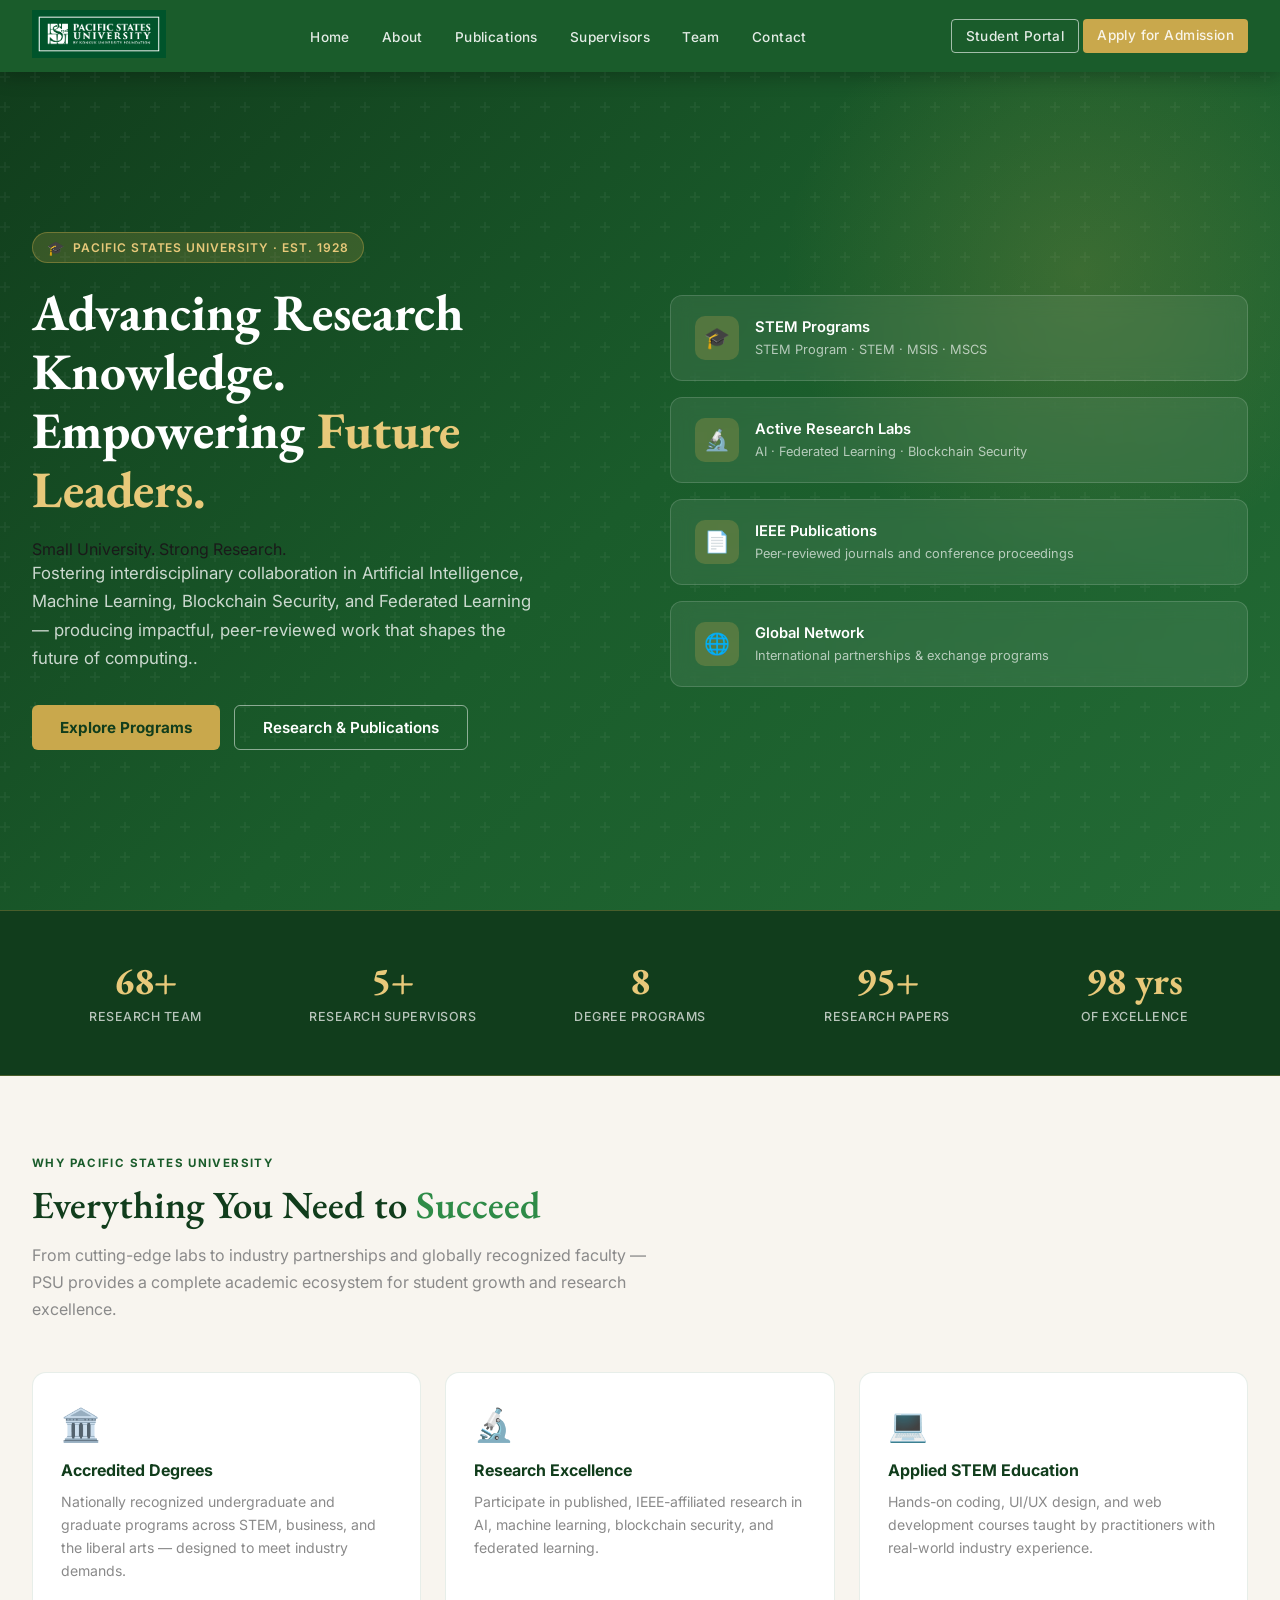
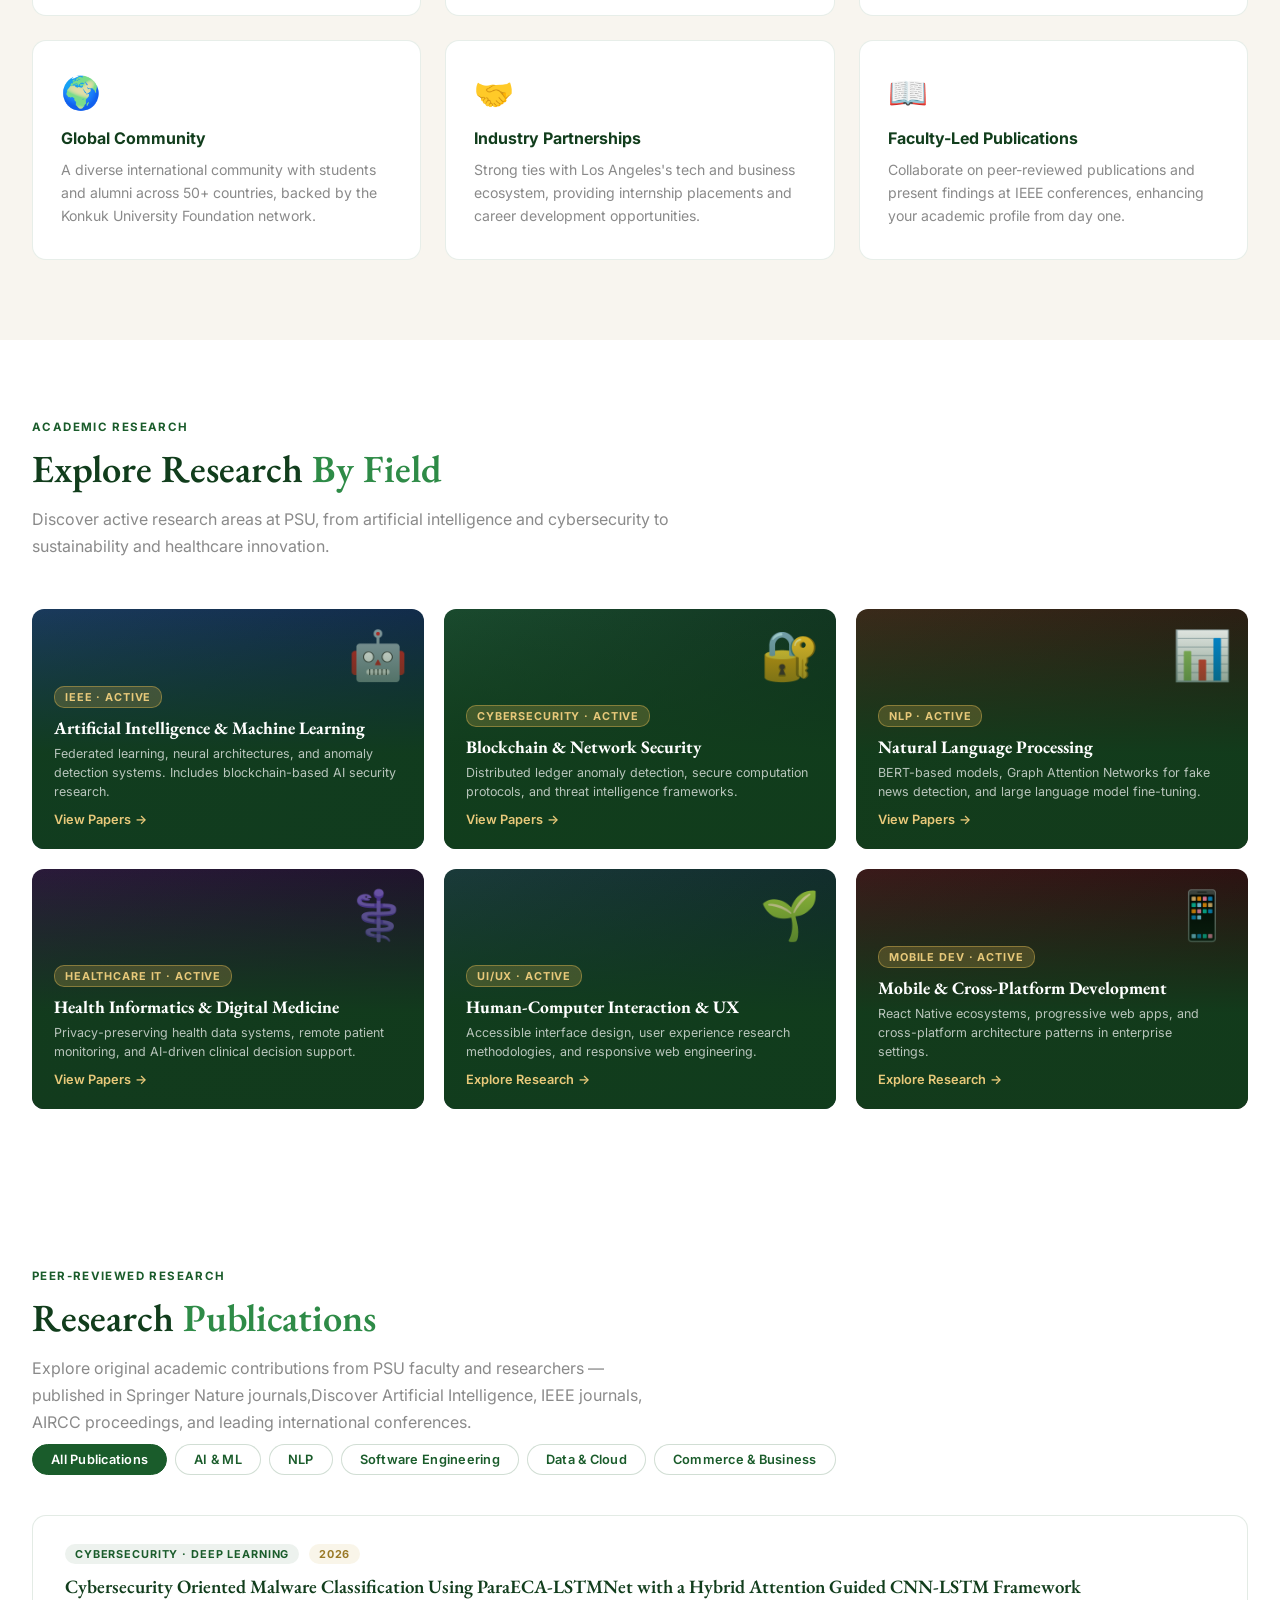
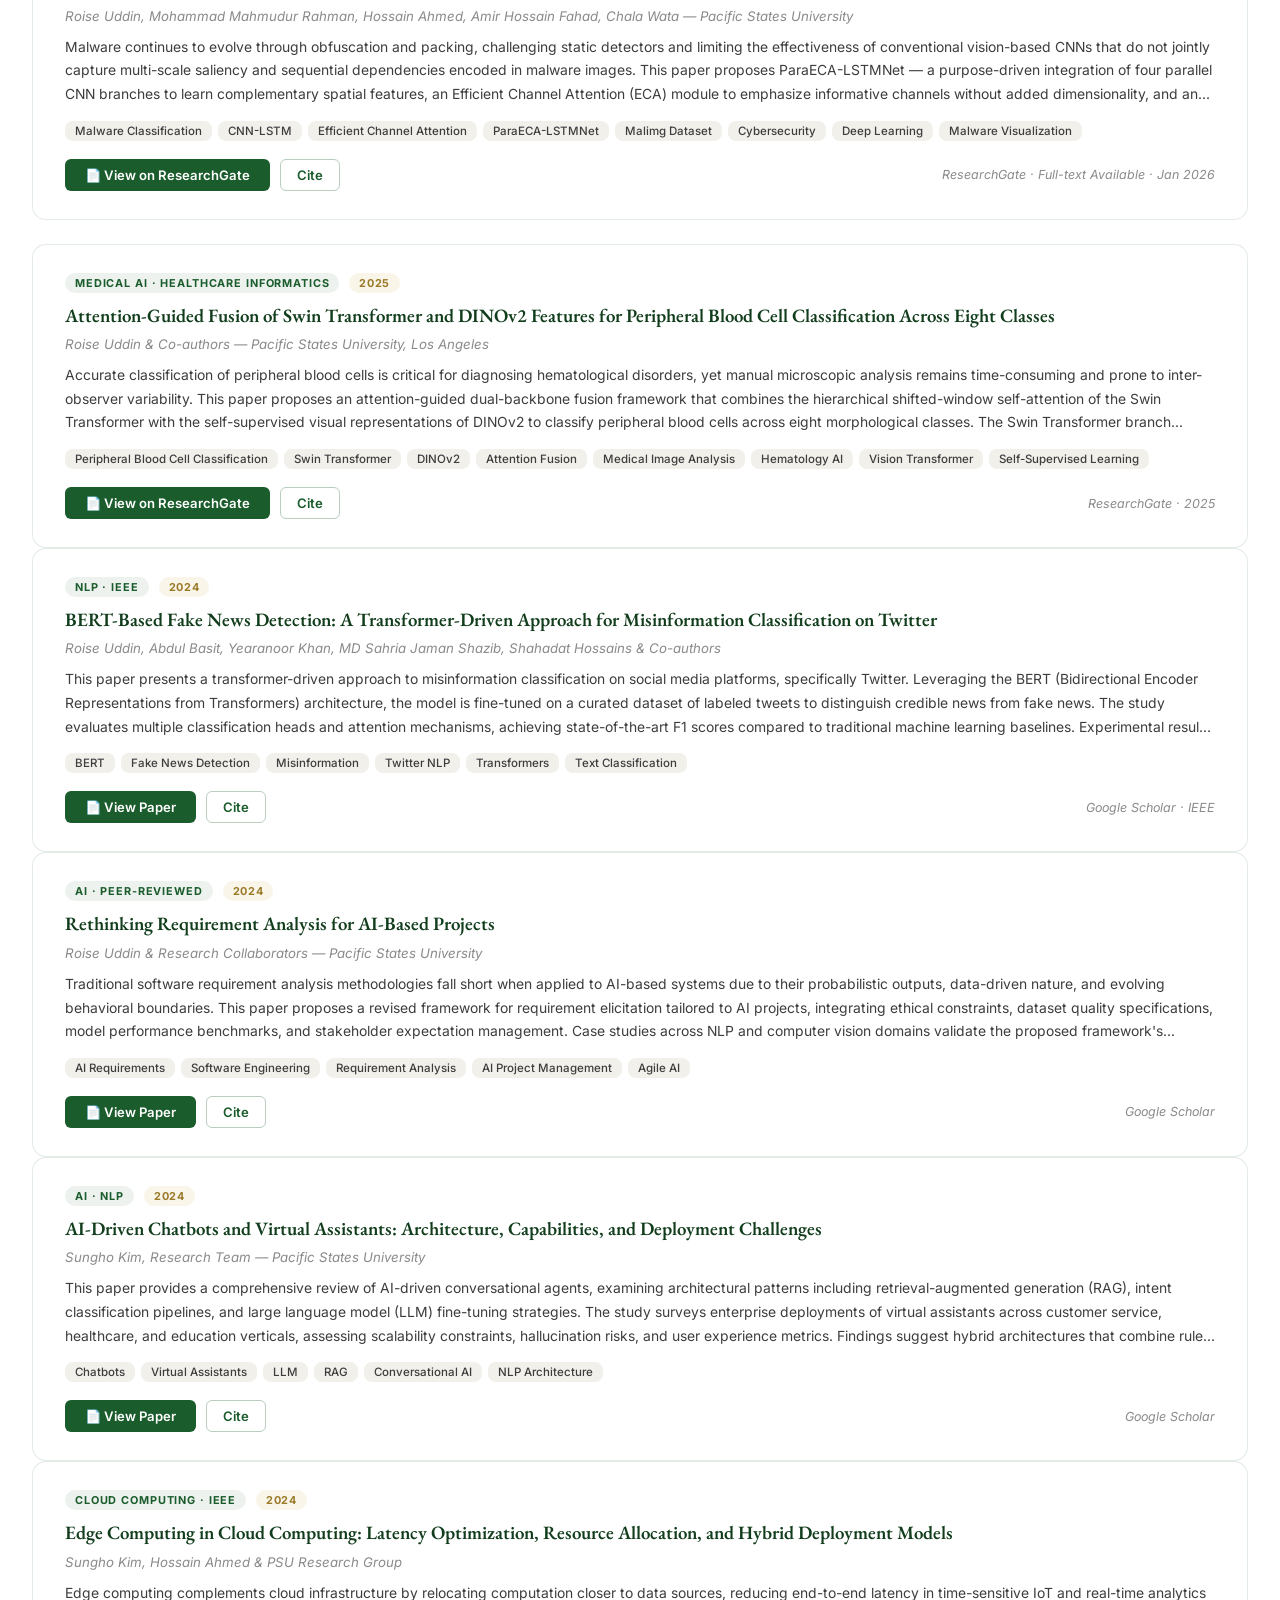
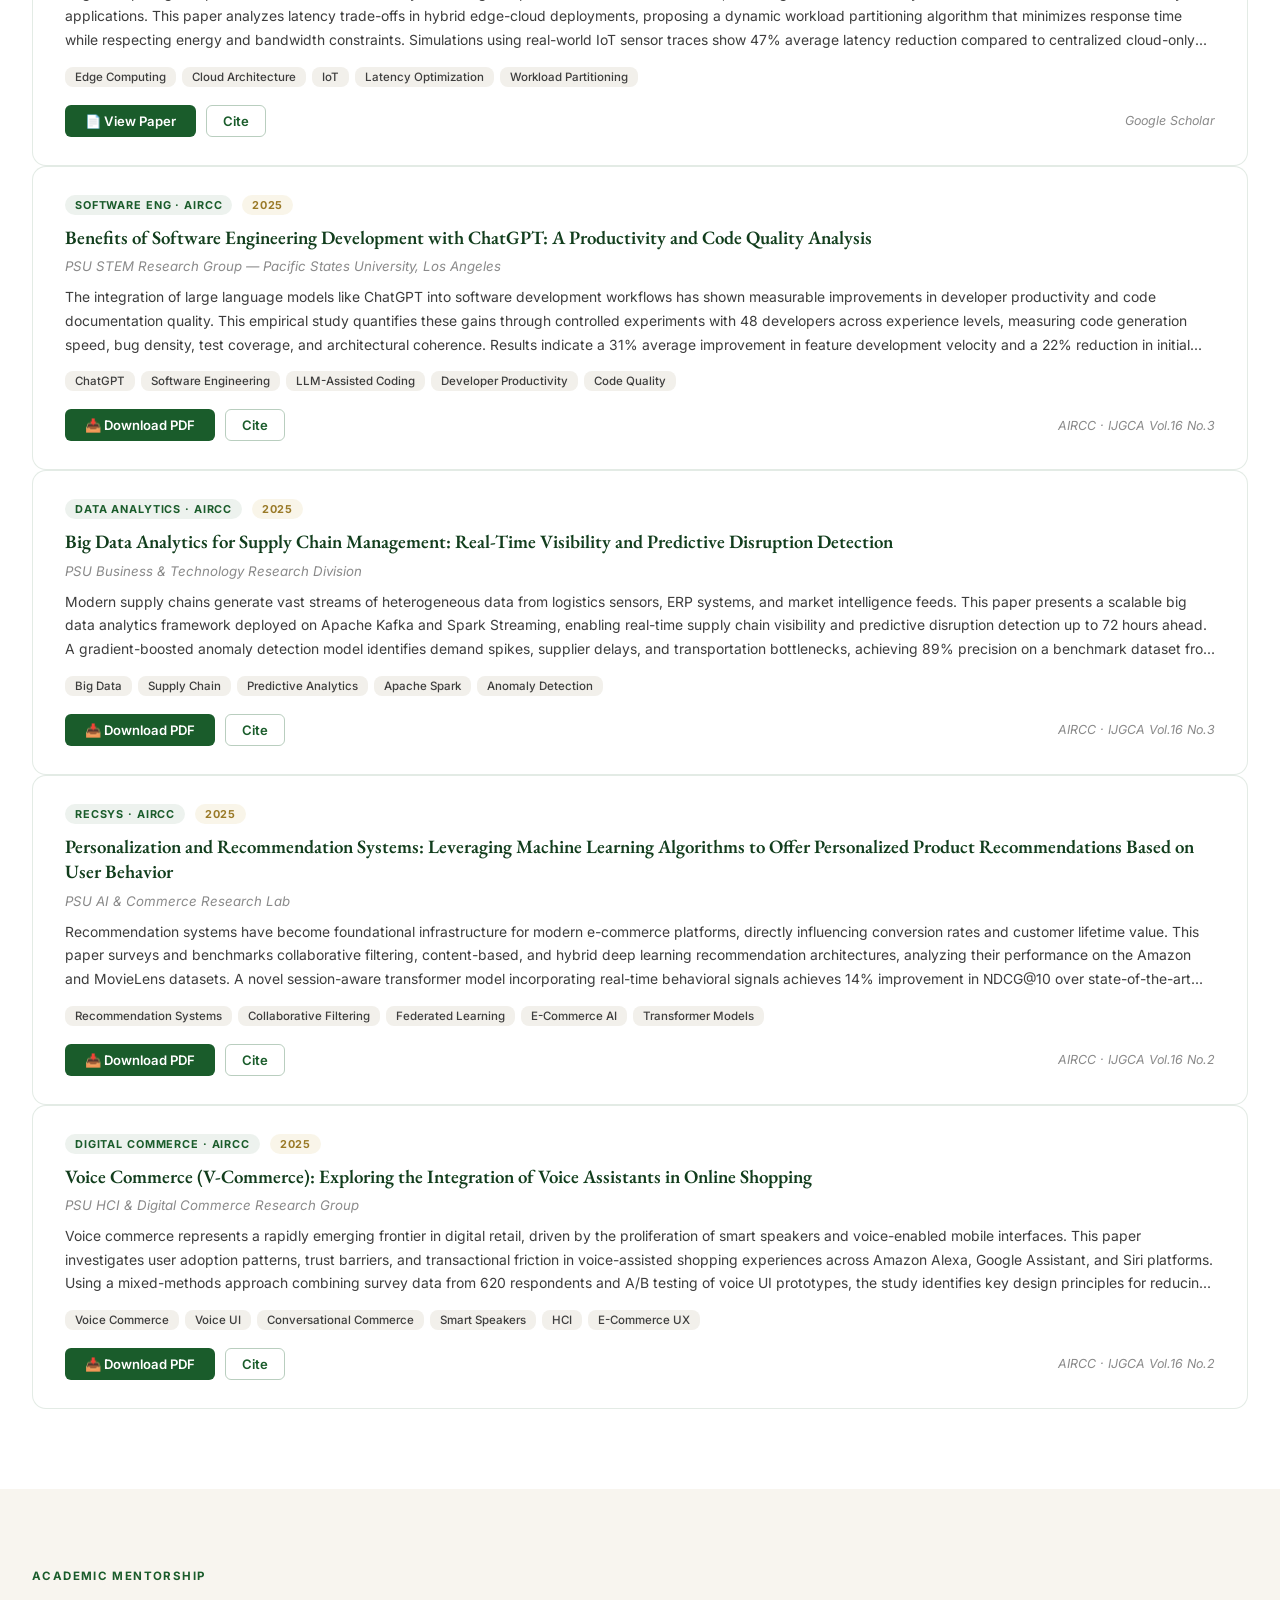
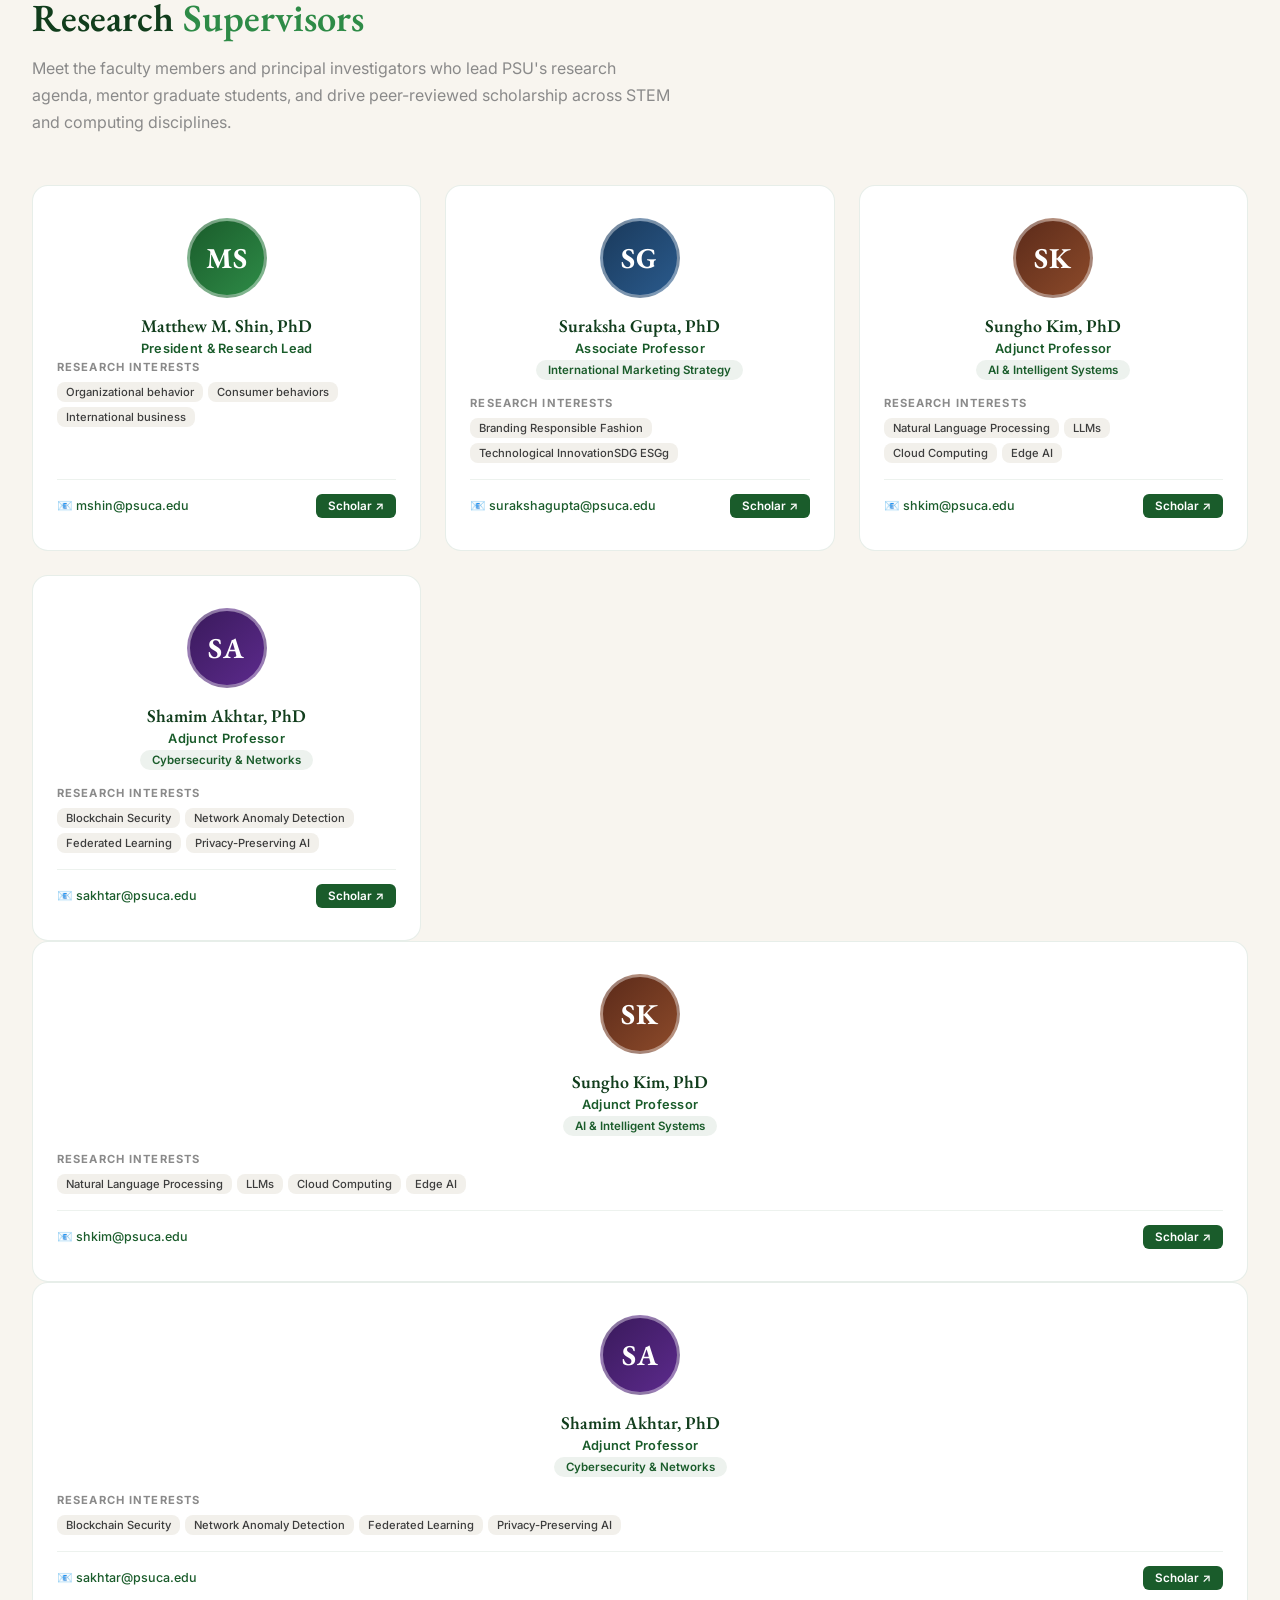
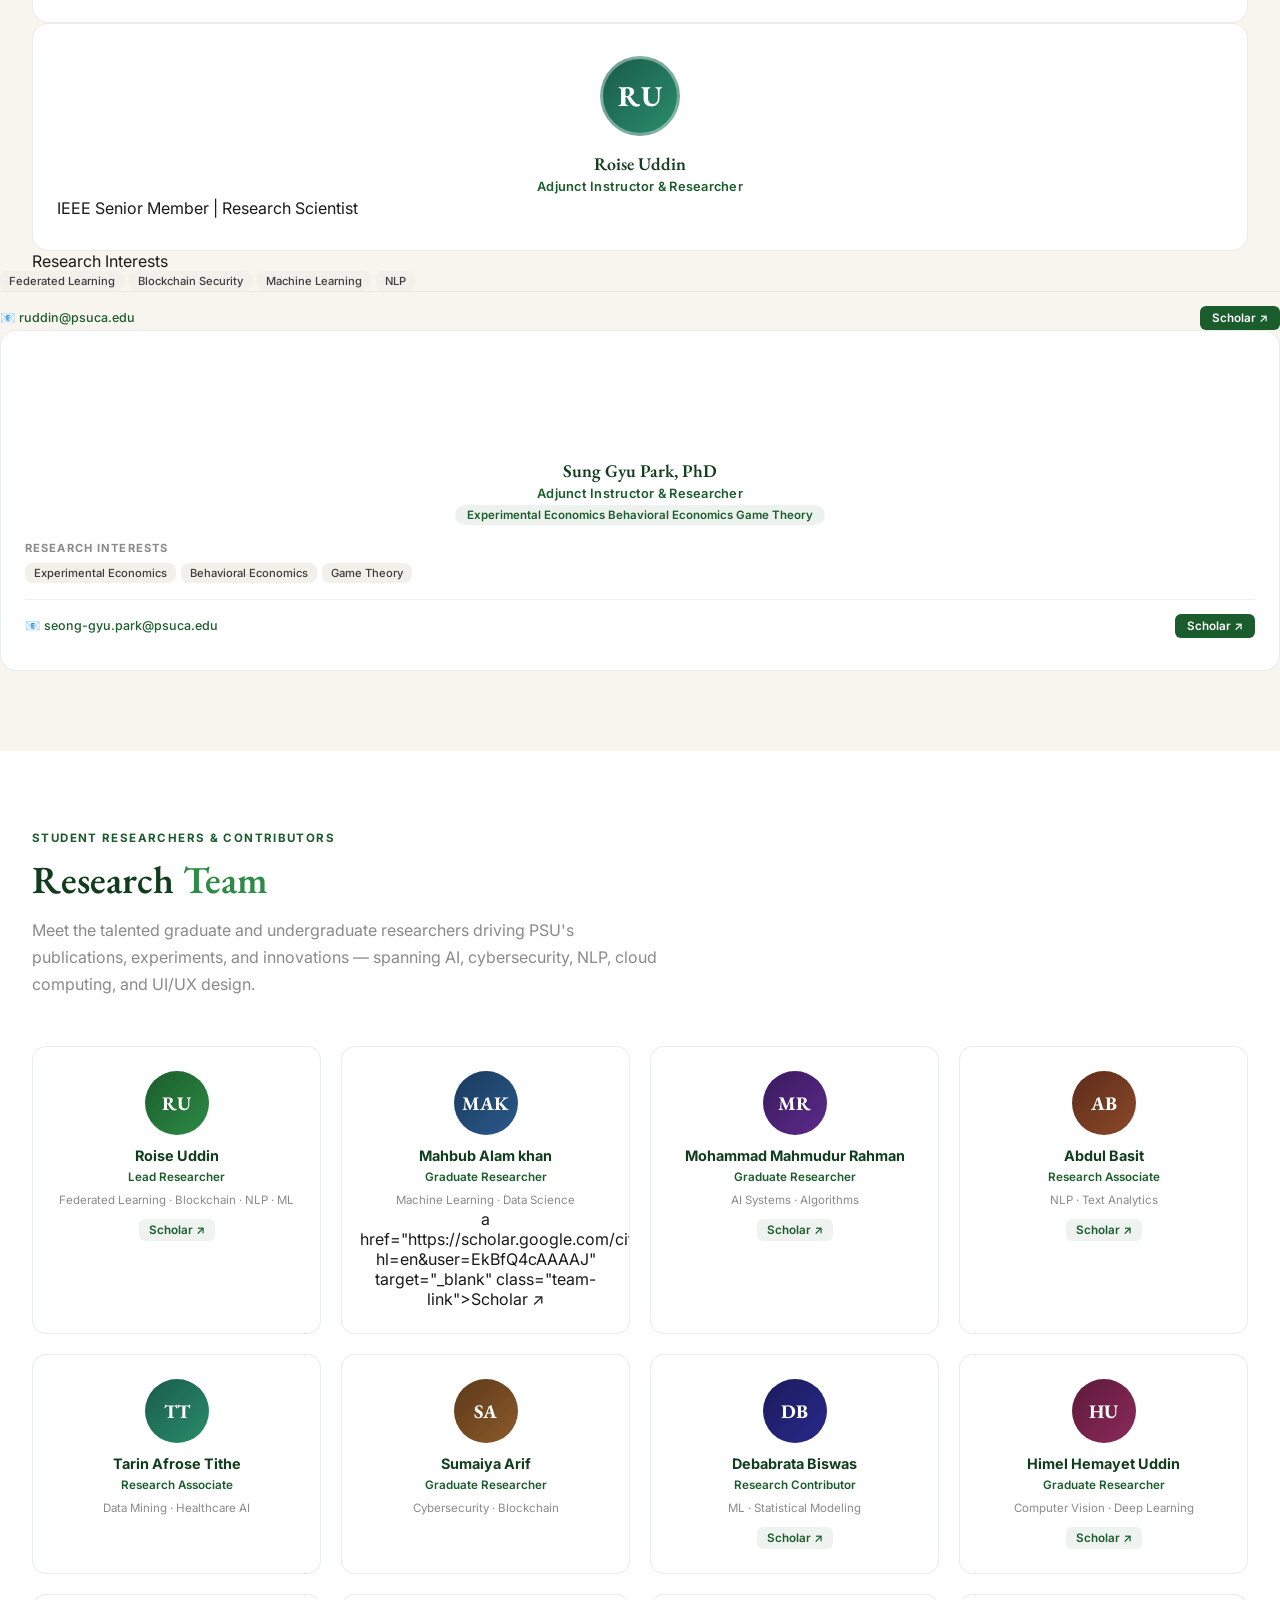
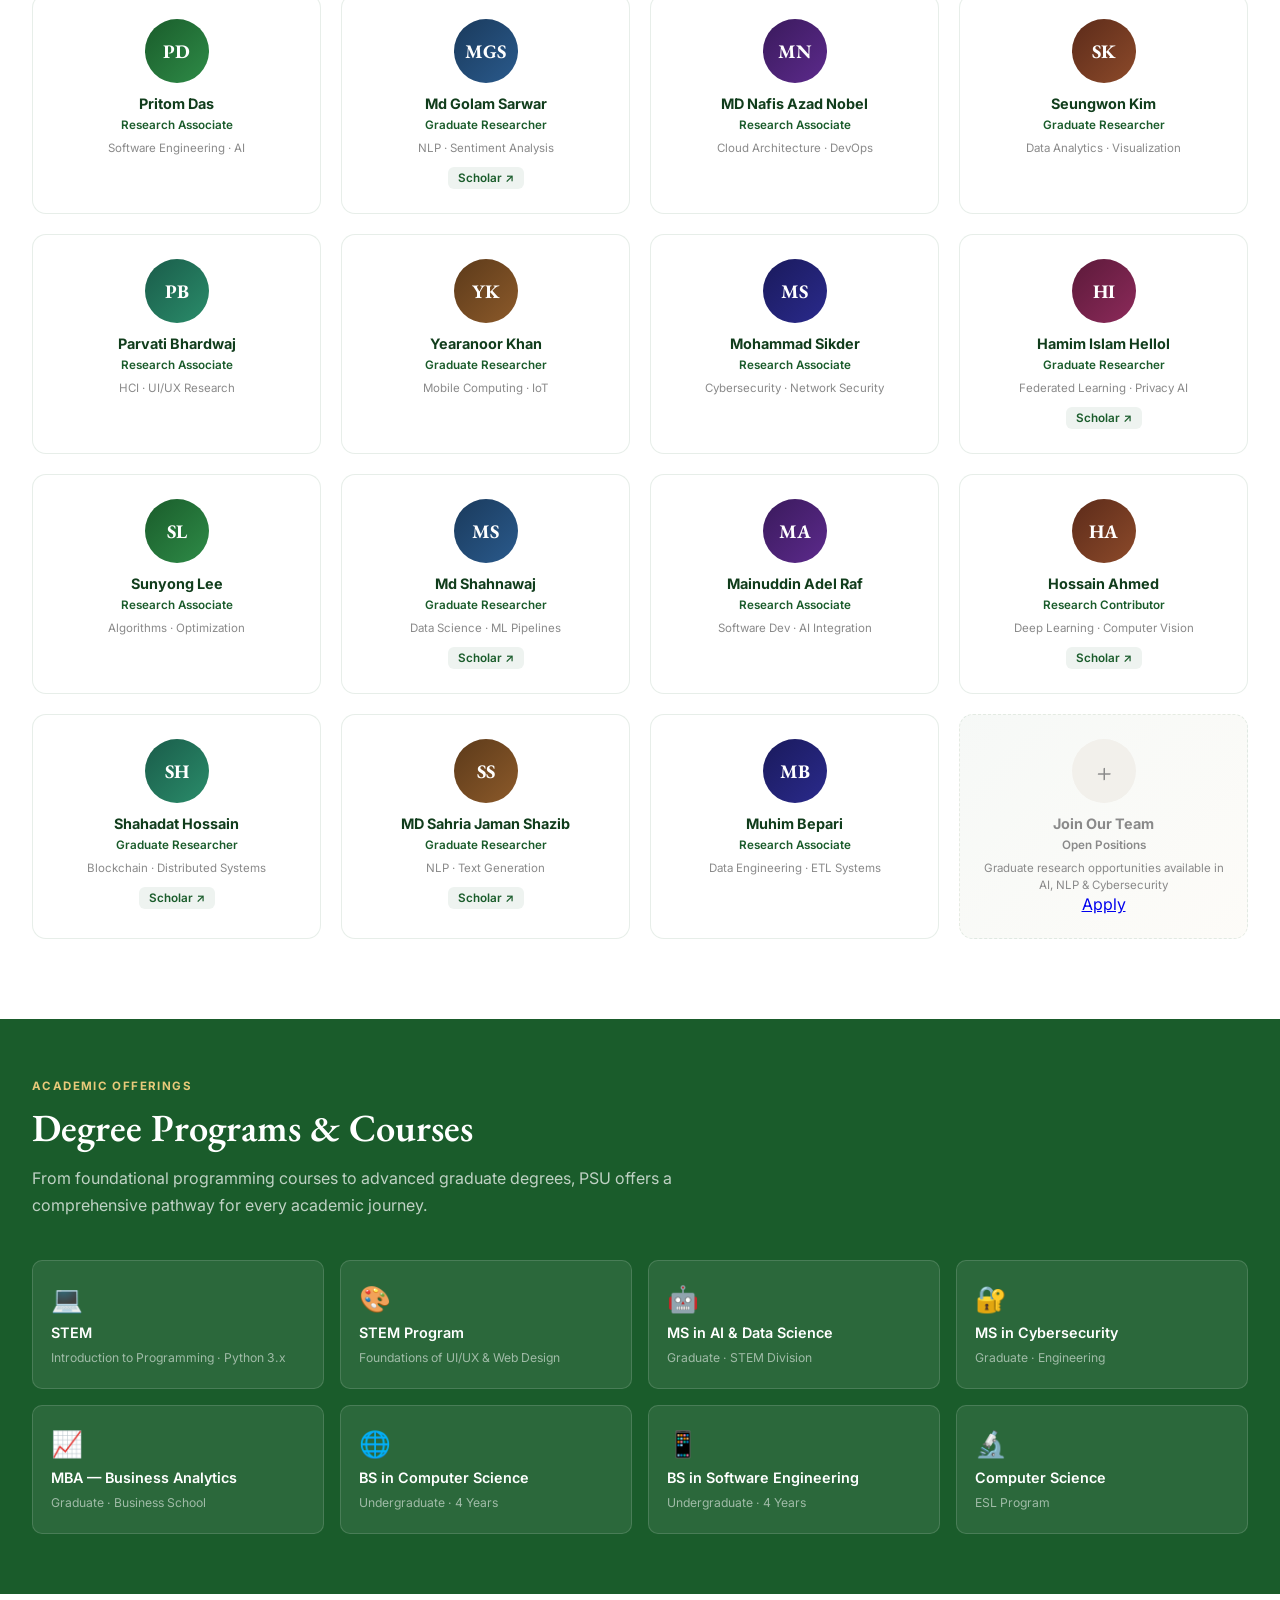
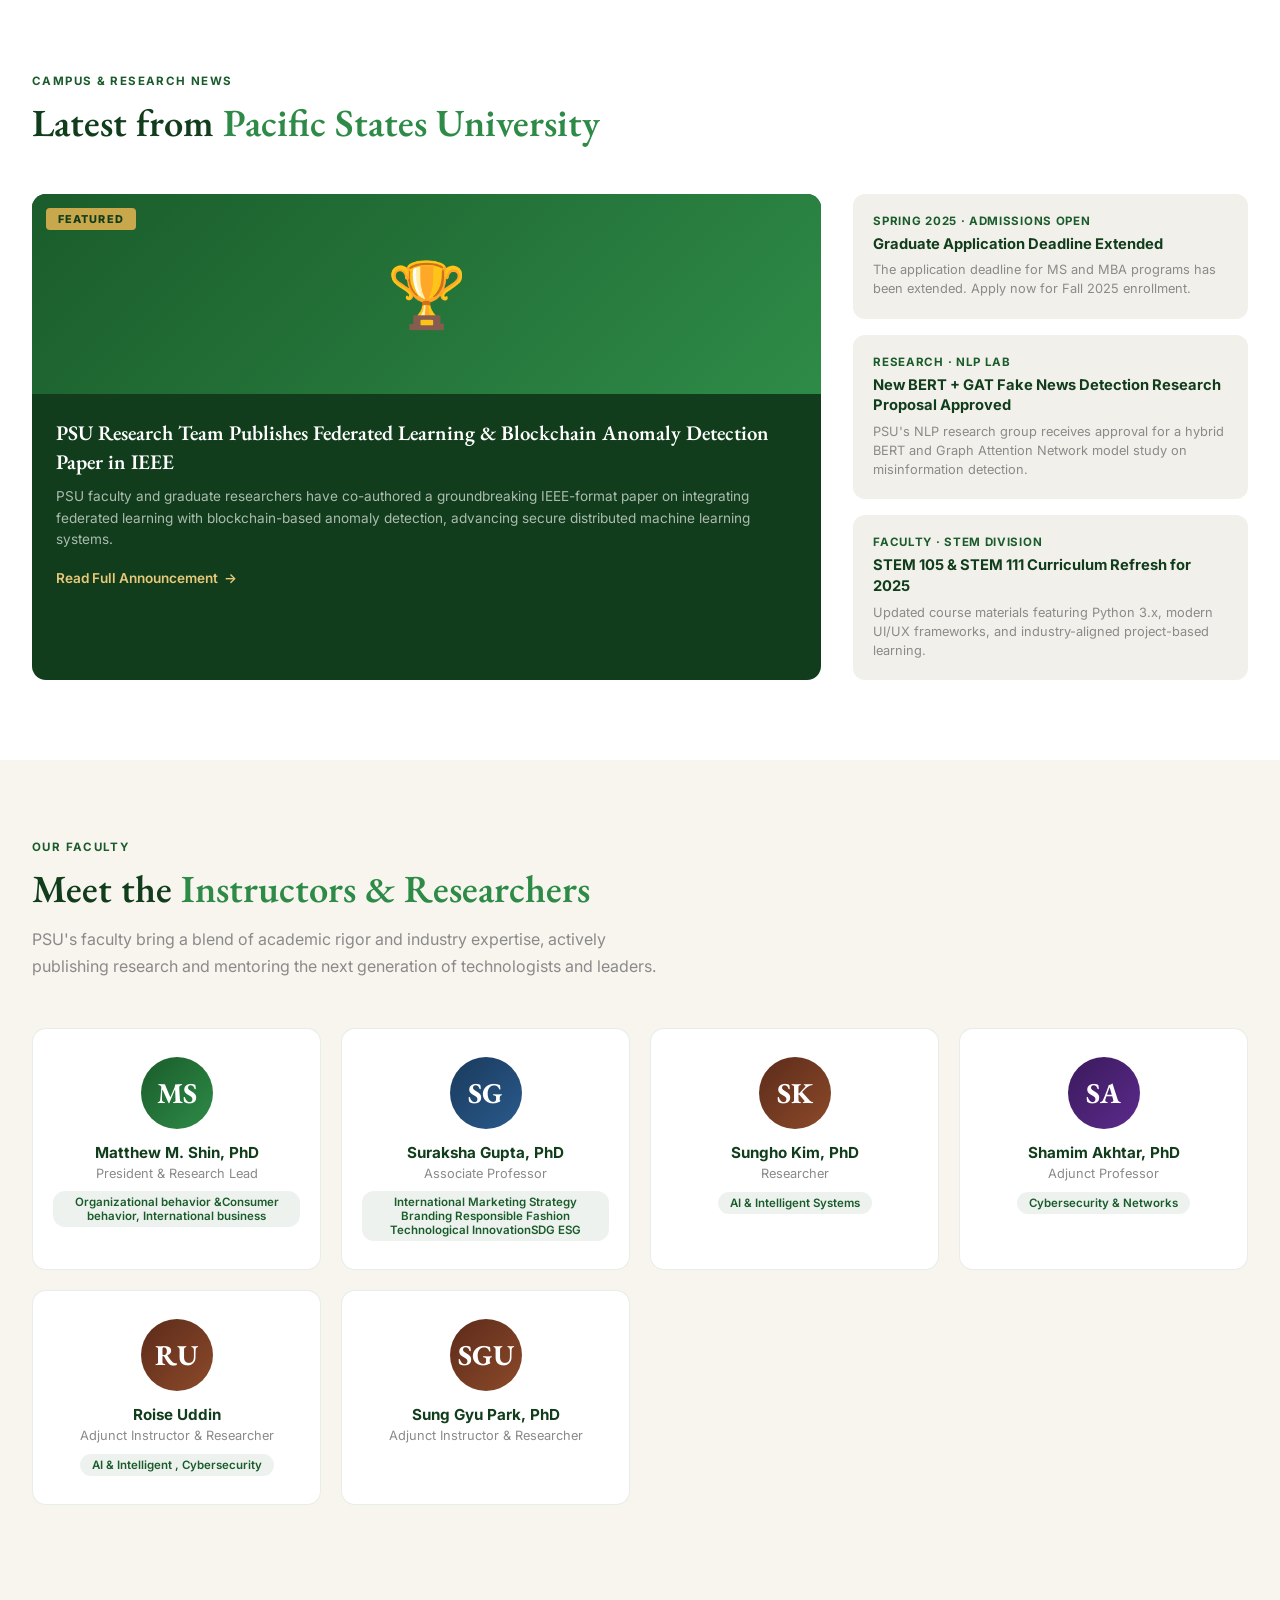
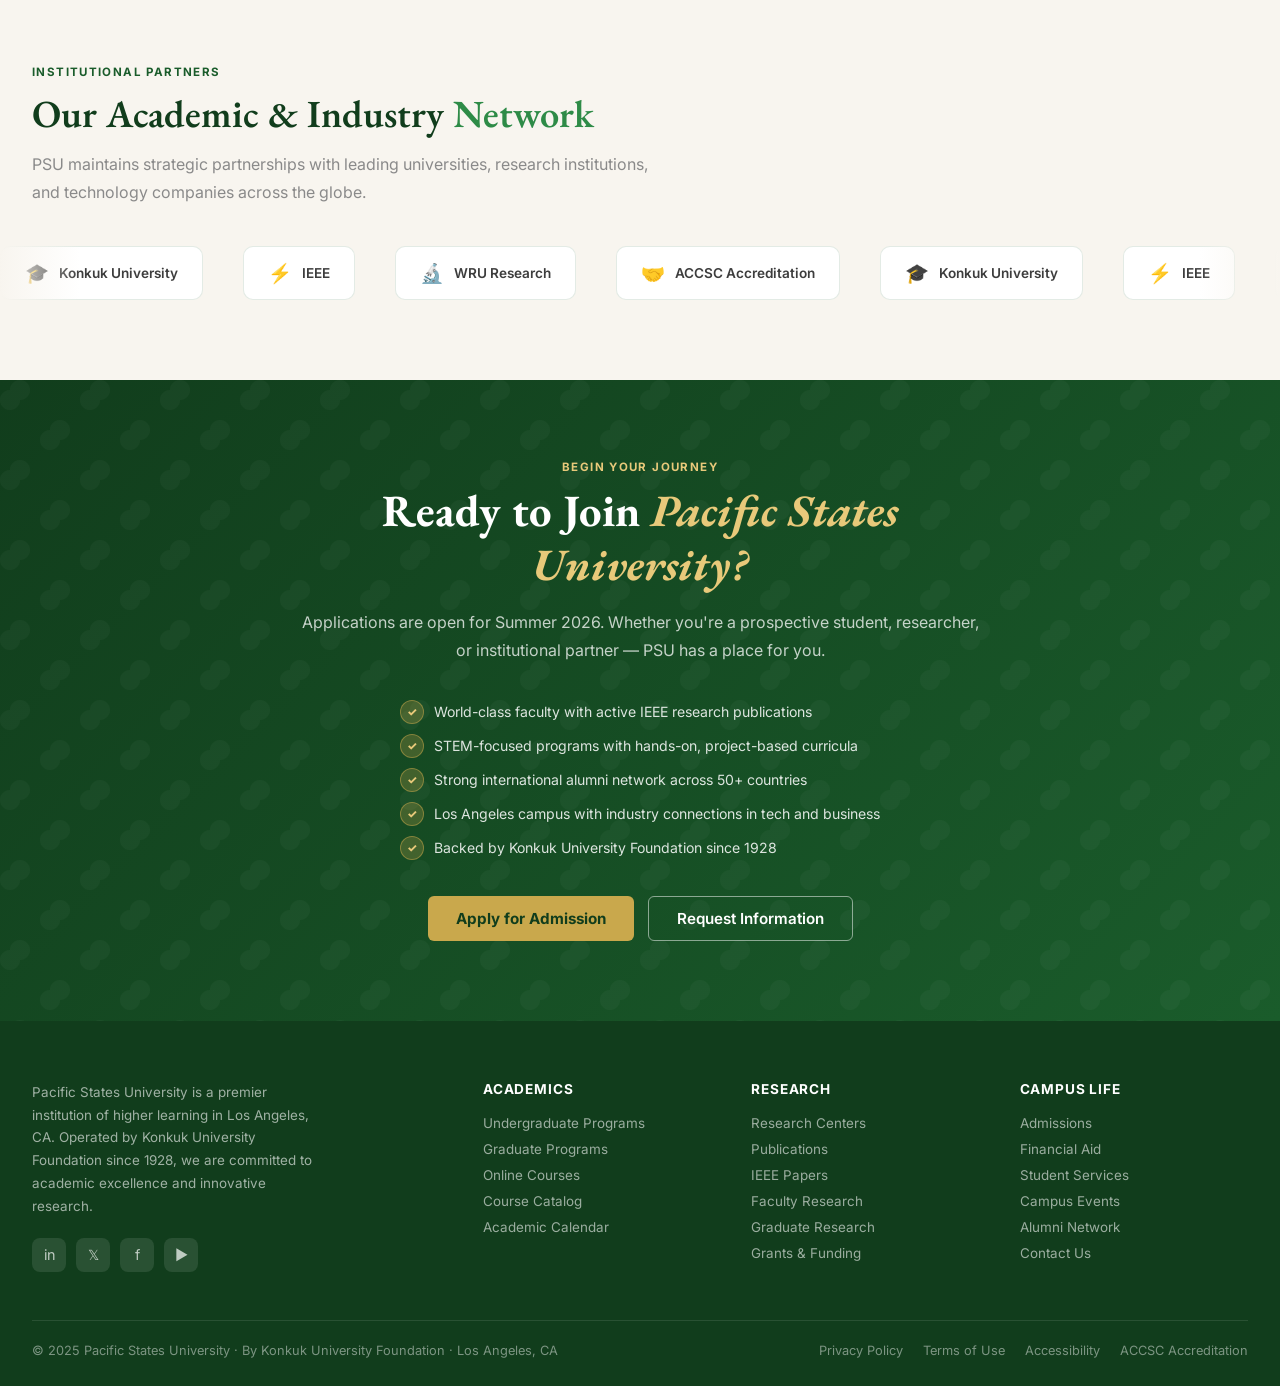
==== commit 37dde0fa: "Update index.html" ====
--- a/index.html
+++ b/index.html
@@ -1739,7 +1739,6 @@
           <a href="mailto:sakhtar@psuca.edu" class="supervisor-email">📧 sakhtar@psuca.edu</a>
           <a href="https://scholar.google.com/citations?hl=en&user=YnkNFl0AAAAJ" target="_blank" class="supervisor-scholar">Scholar ↗</a>
         </div>
-      </div>
       </div>
       </div>
 
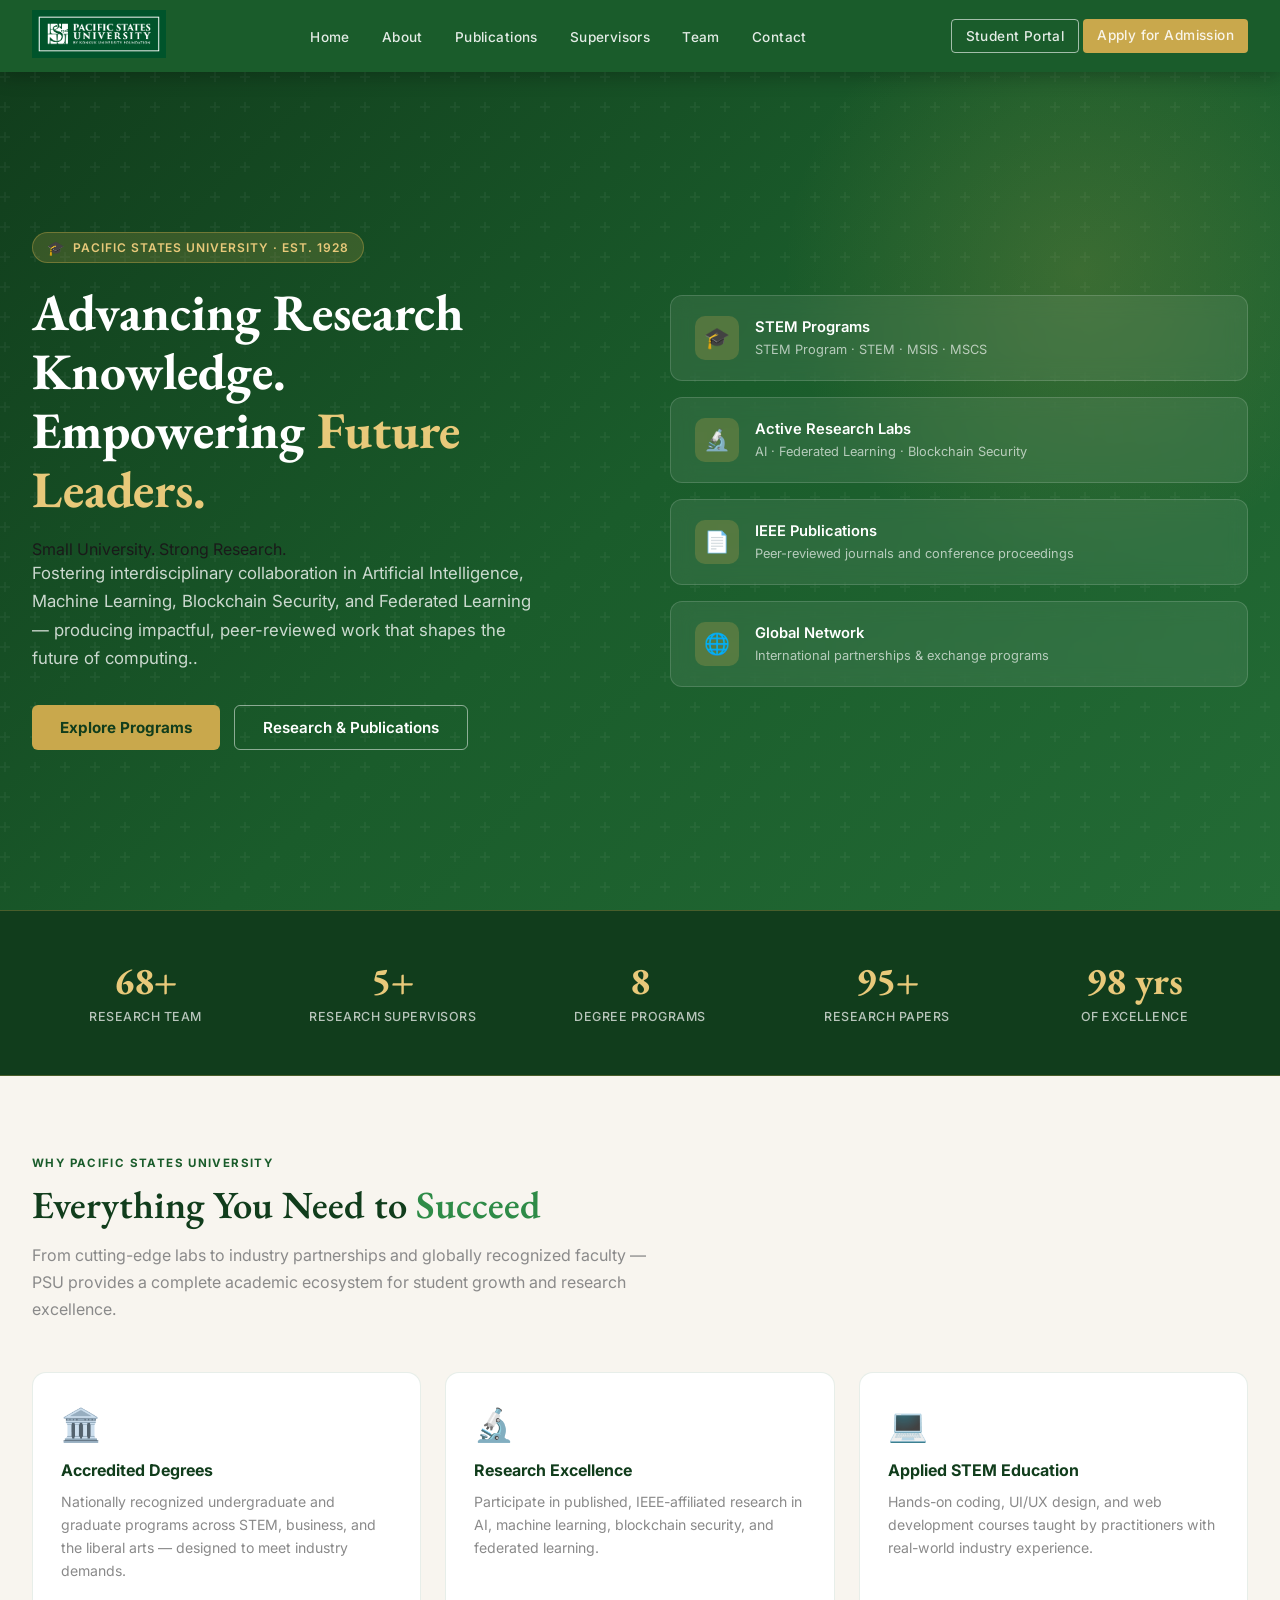
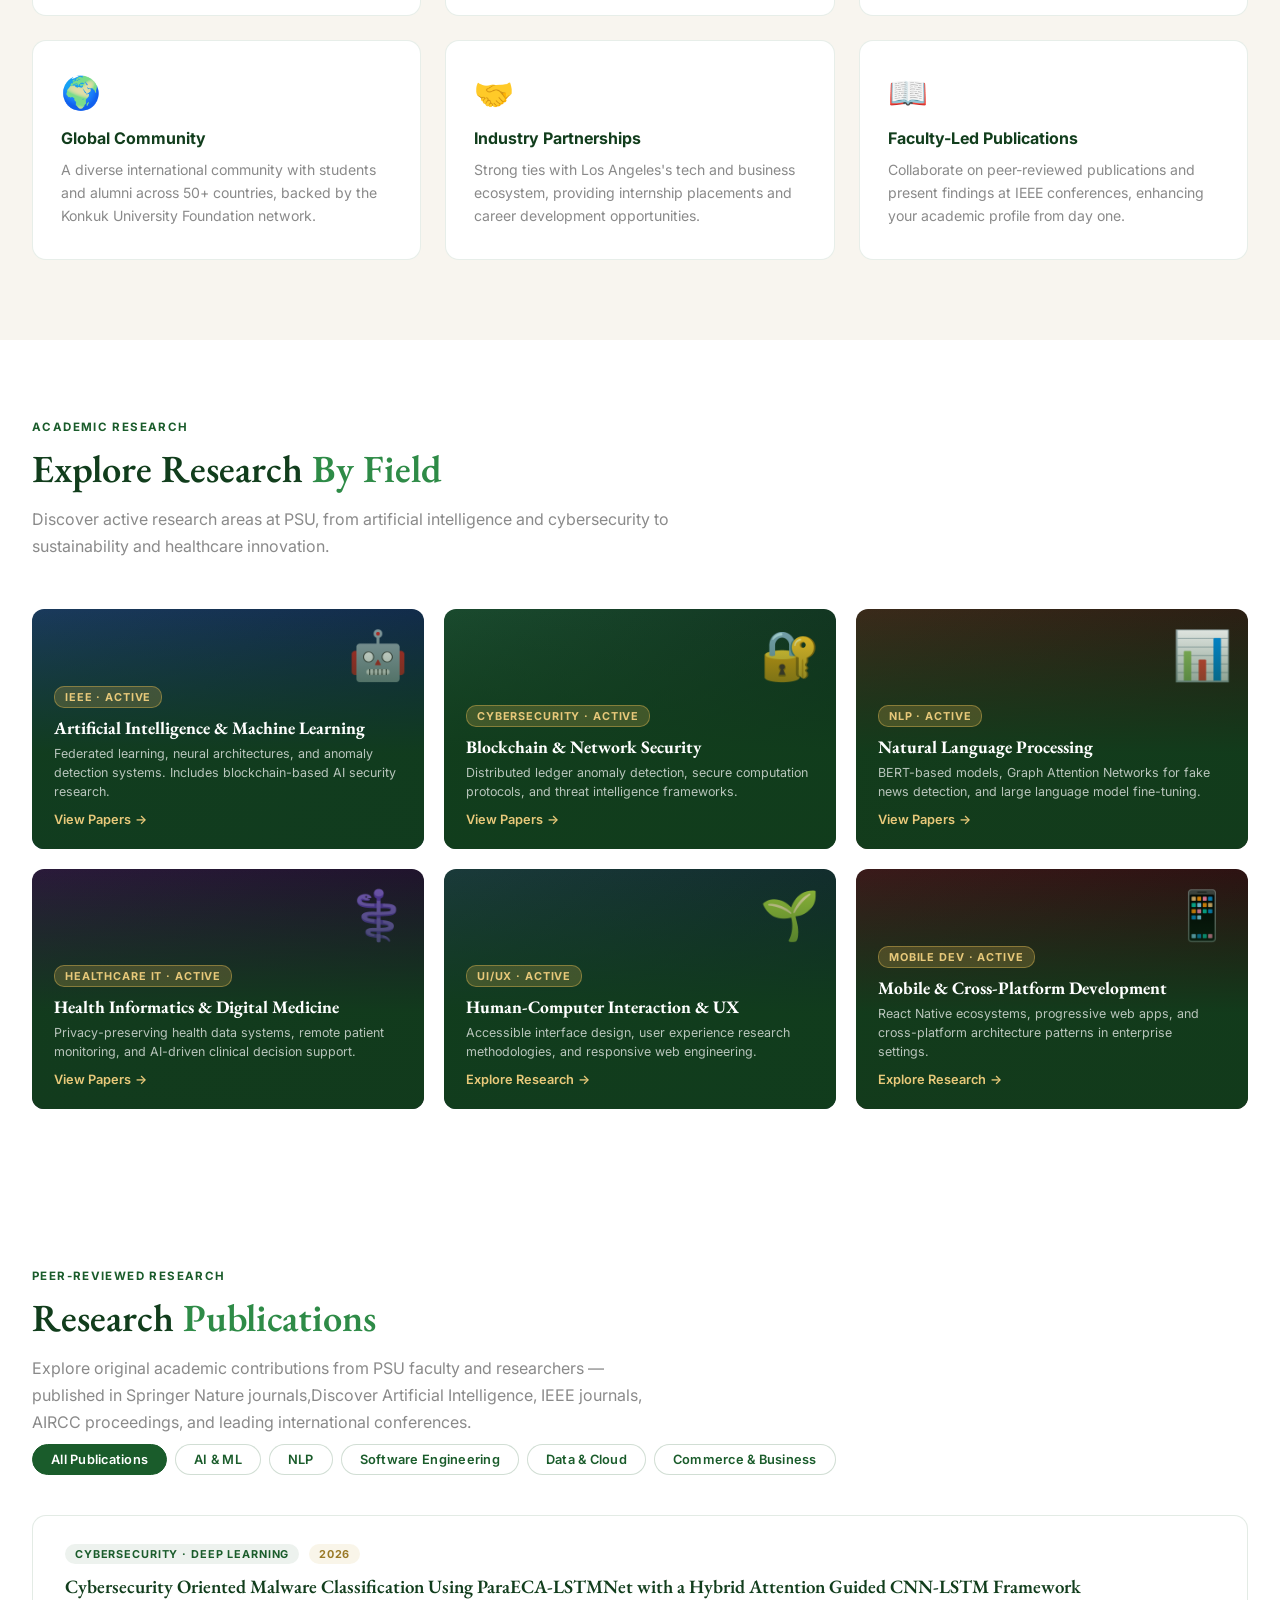
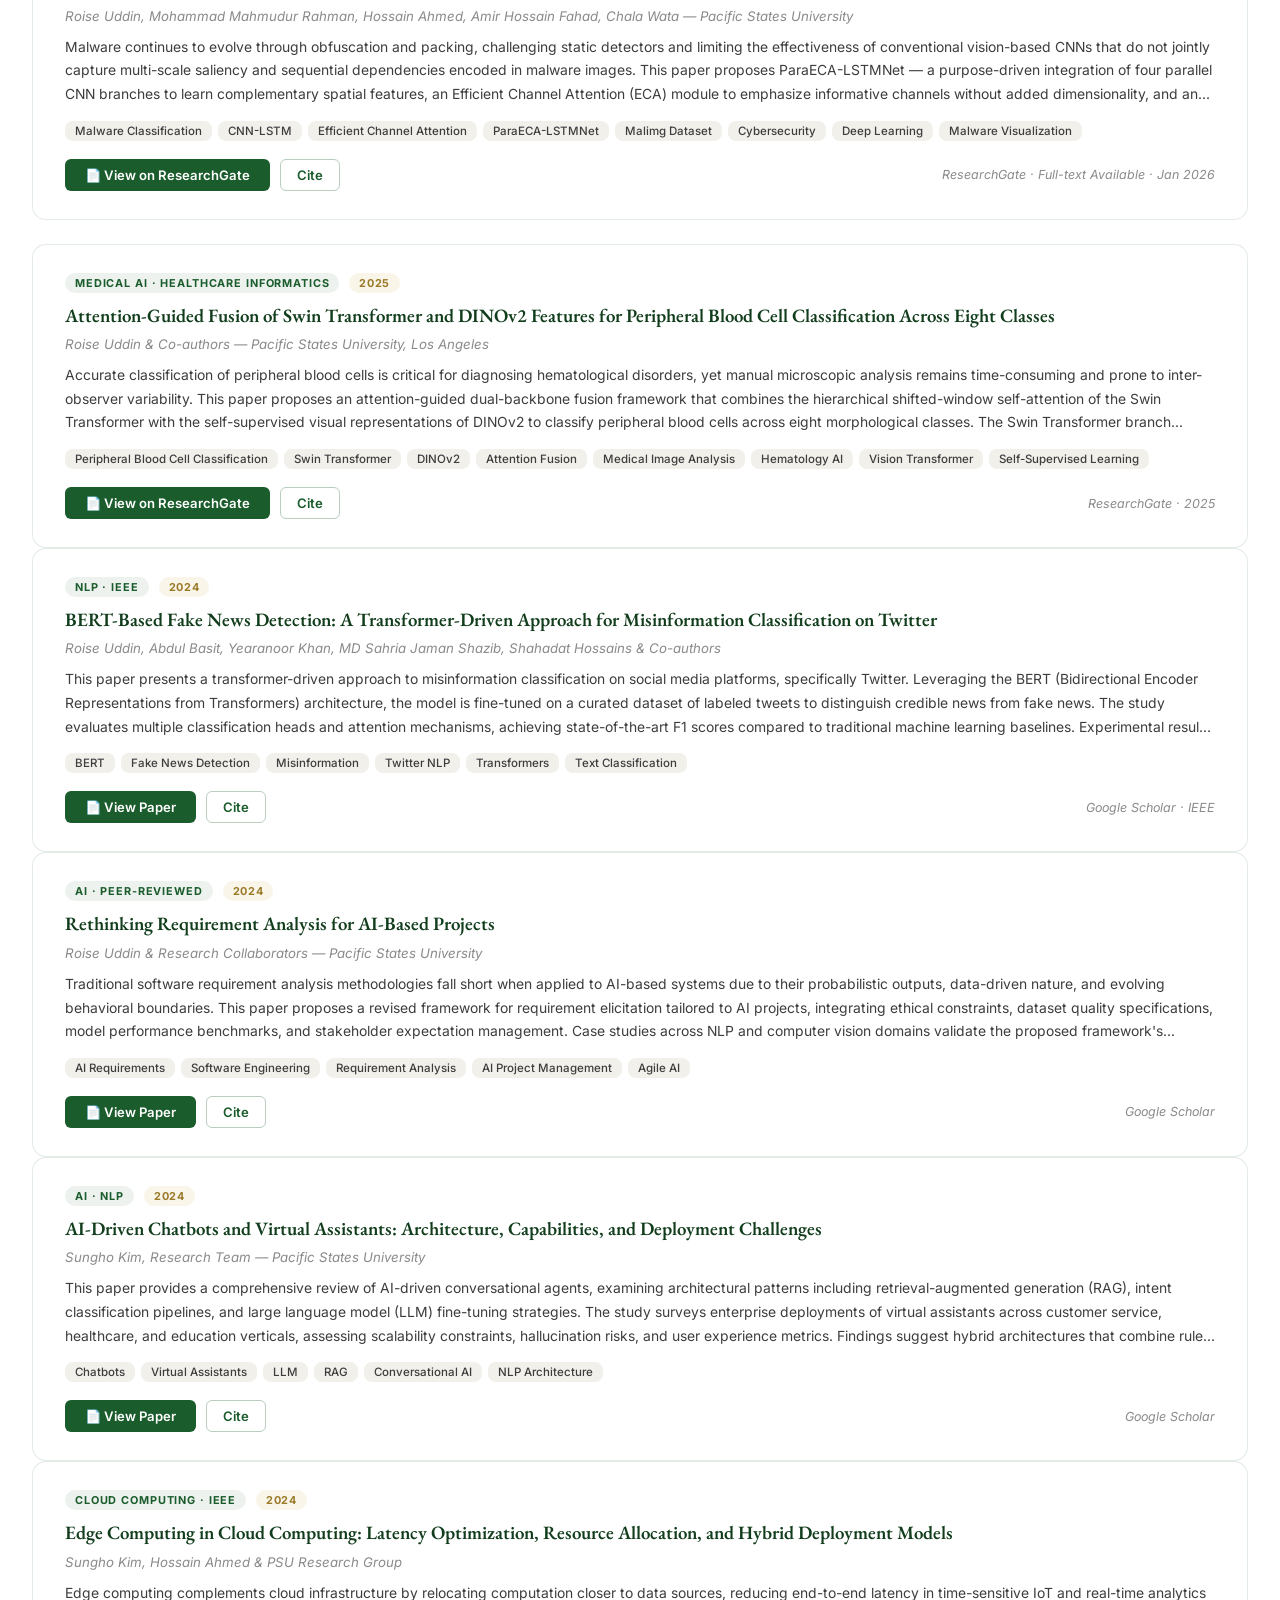
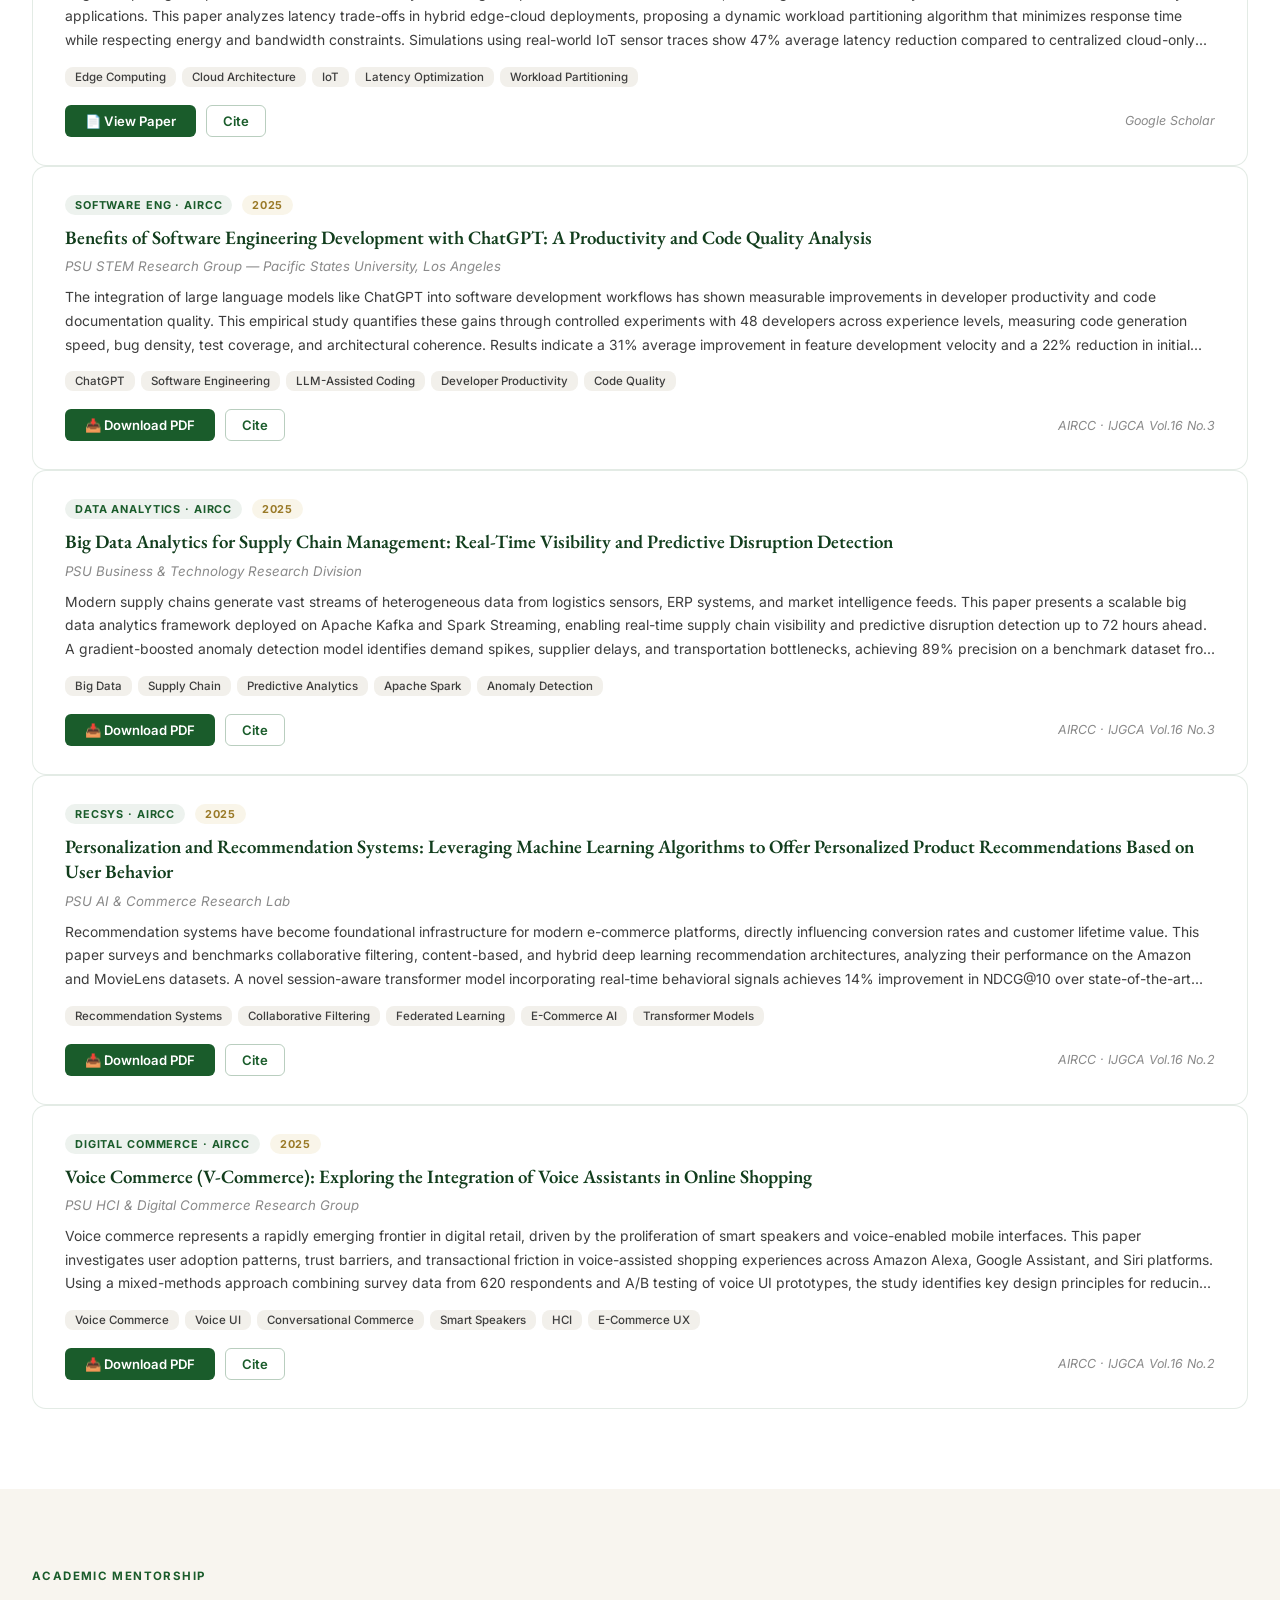
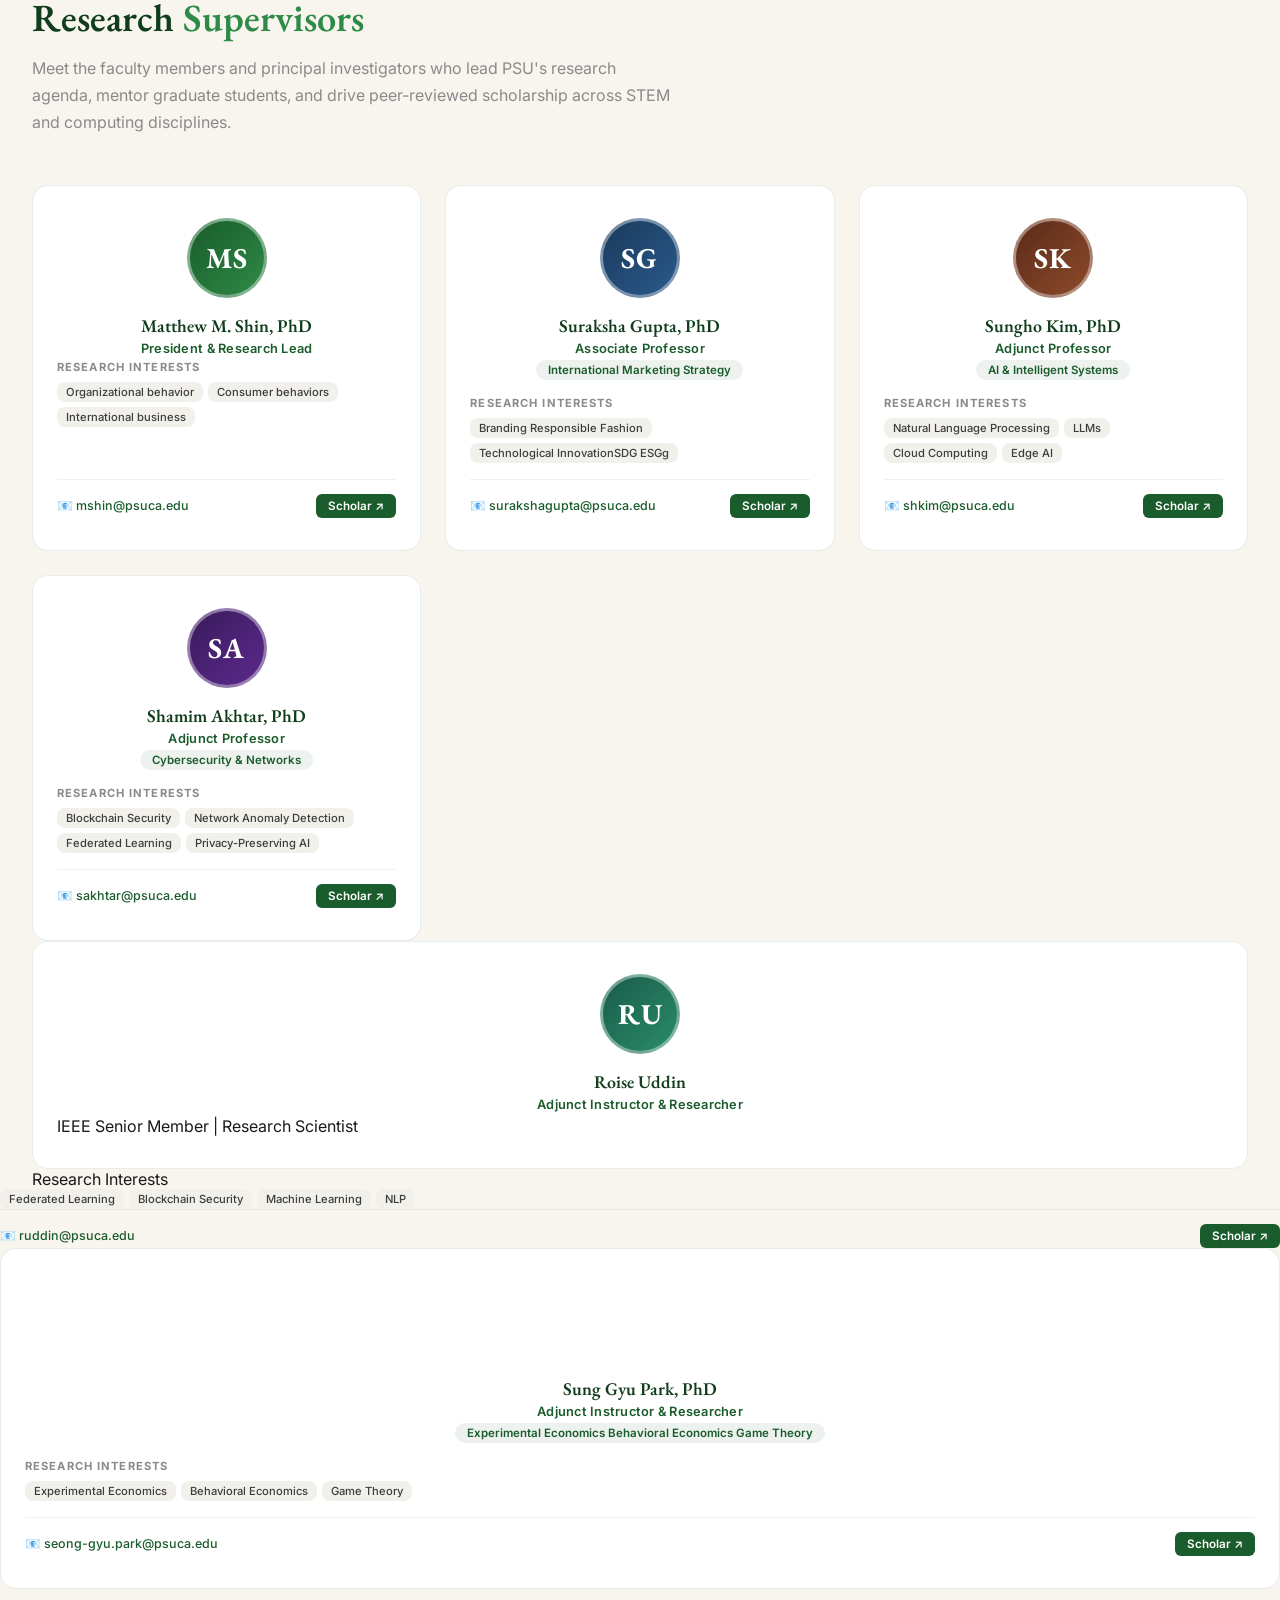
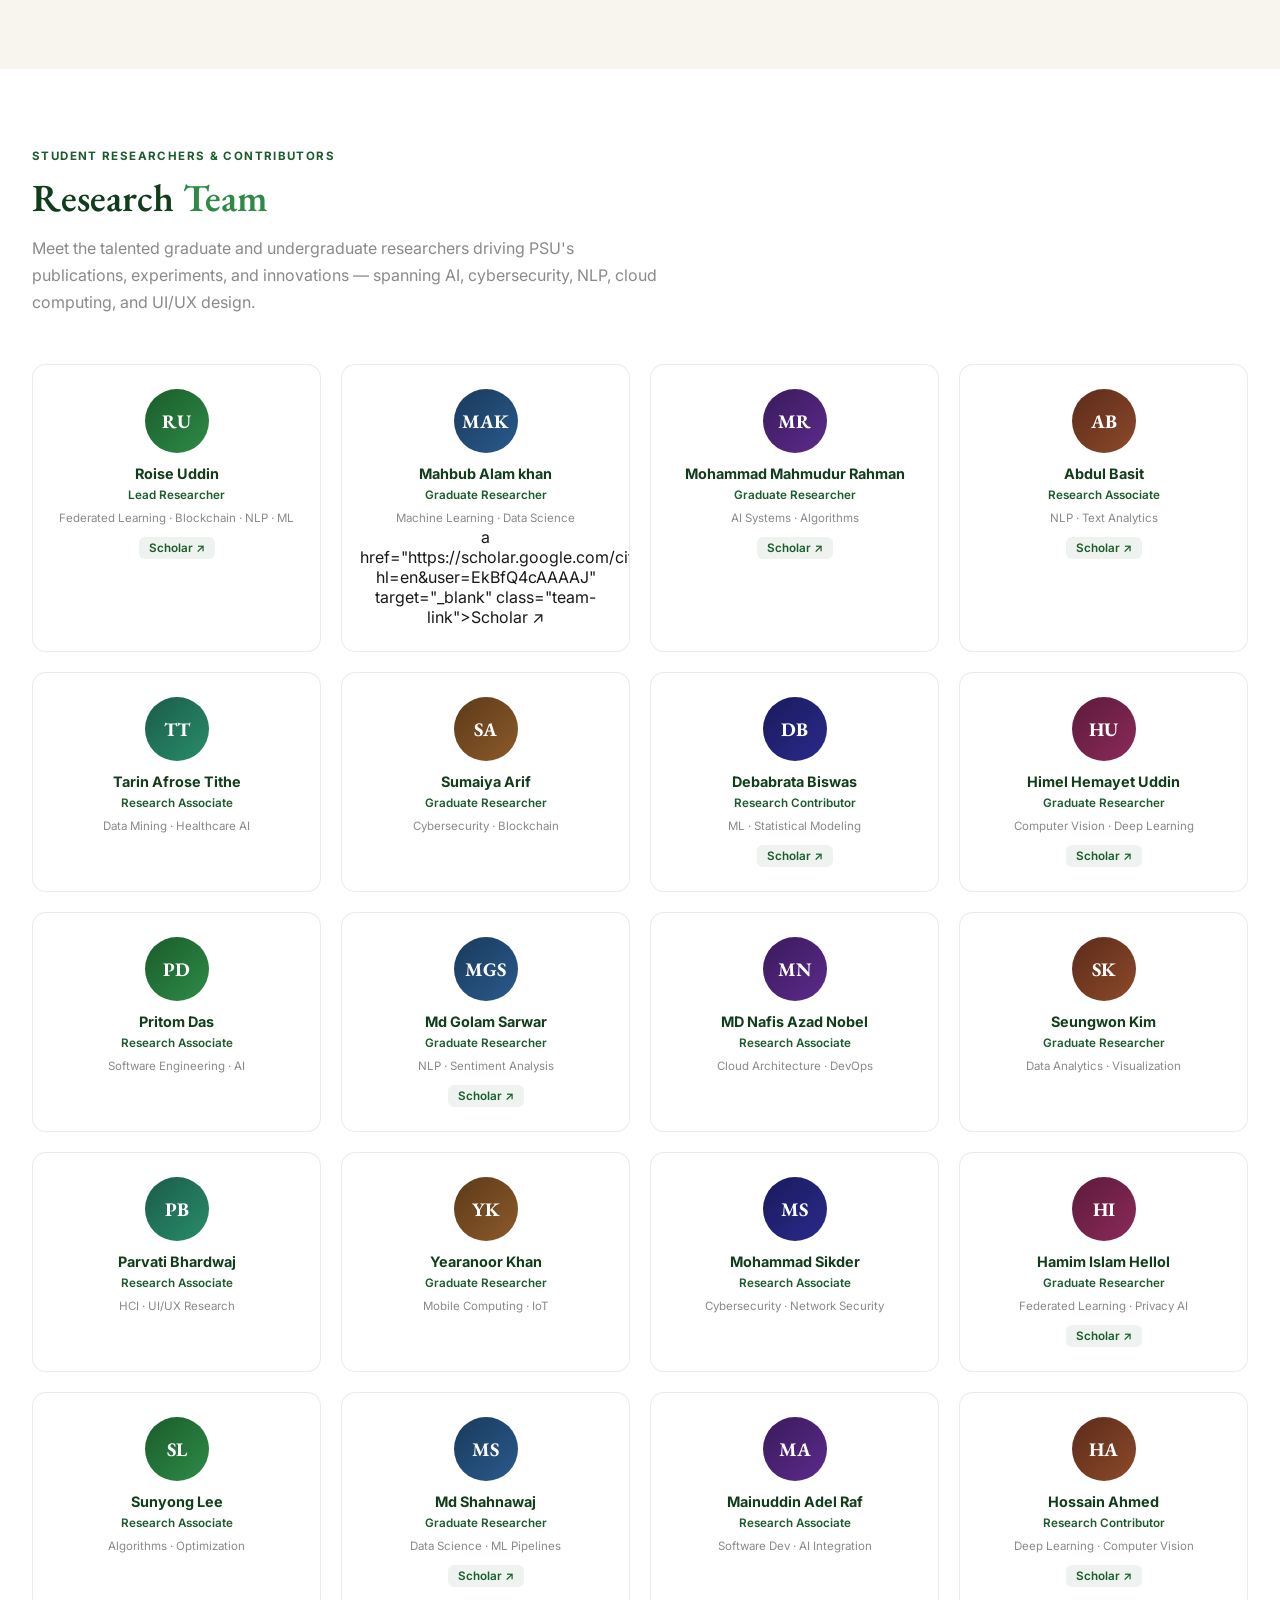
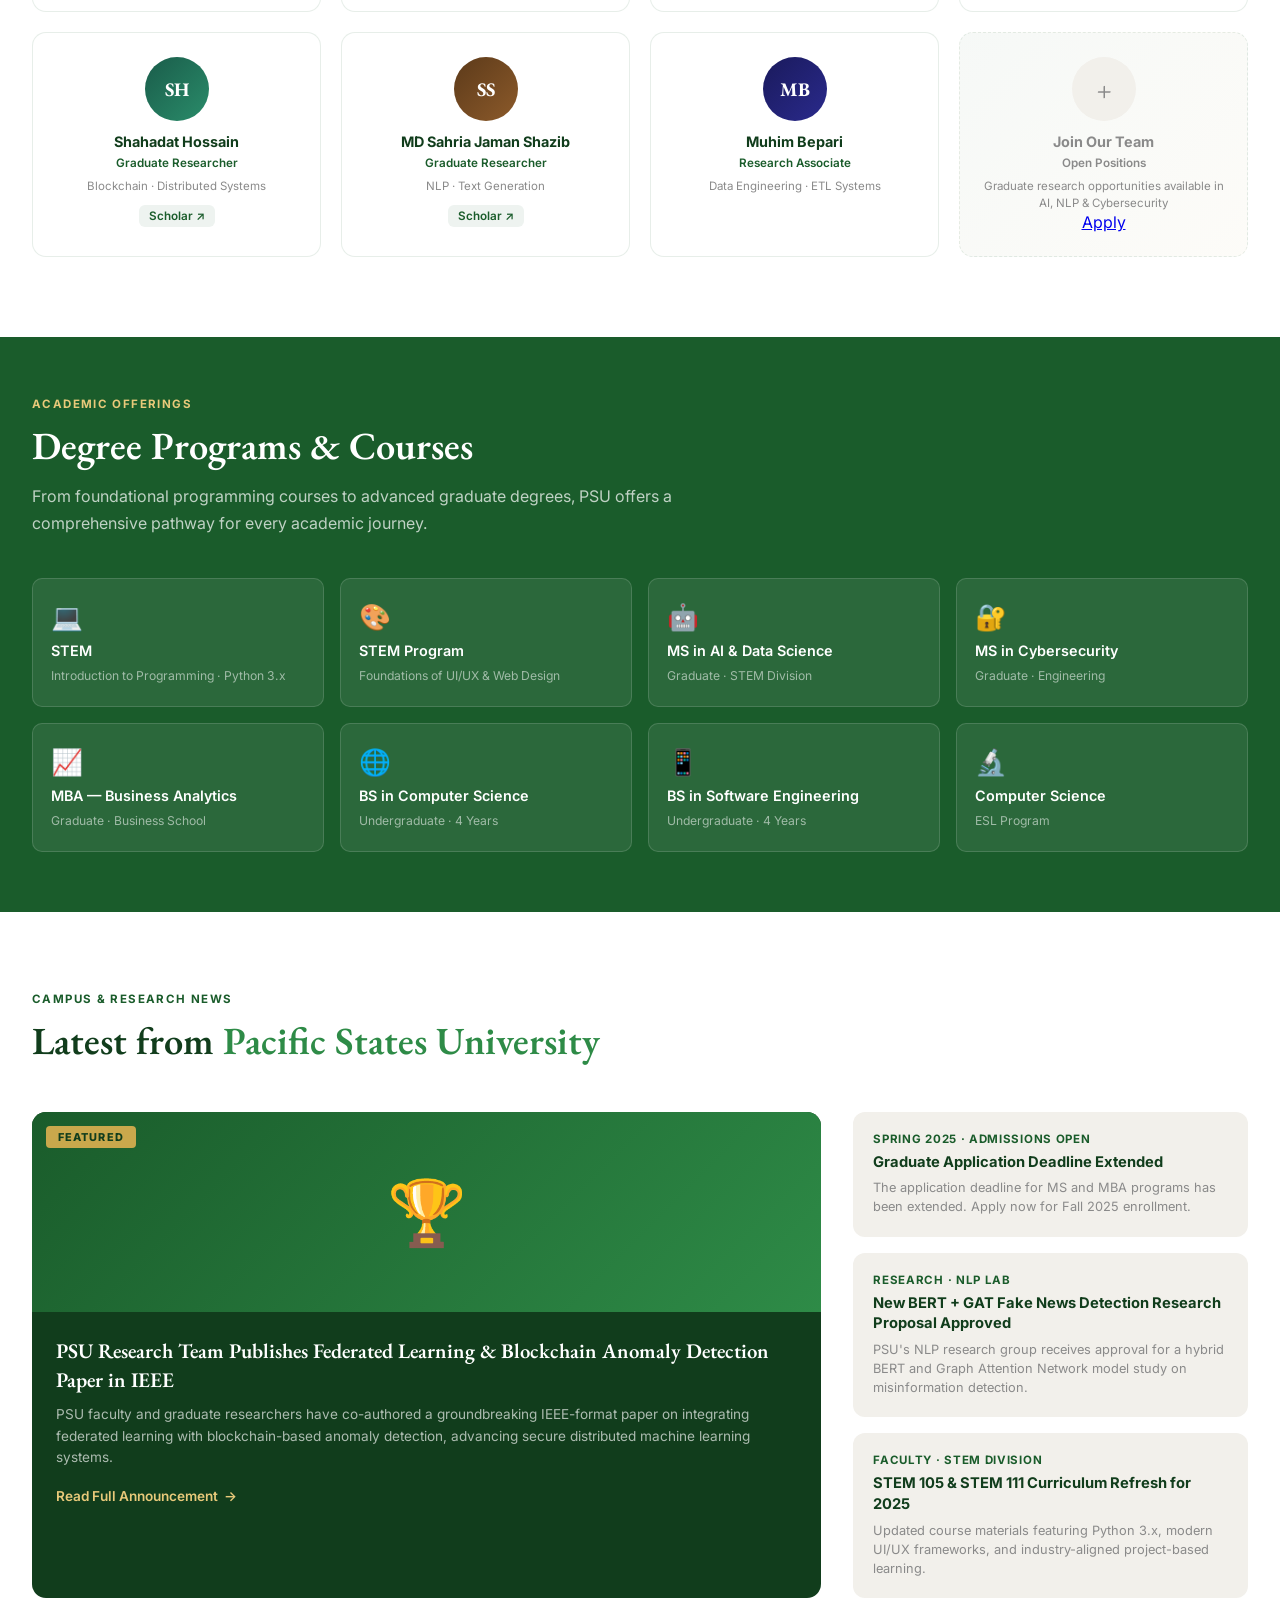
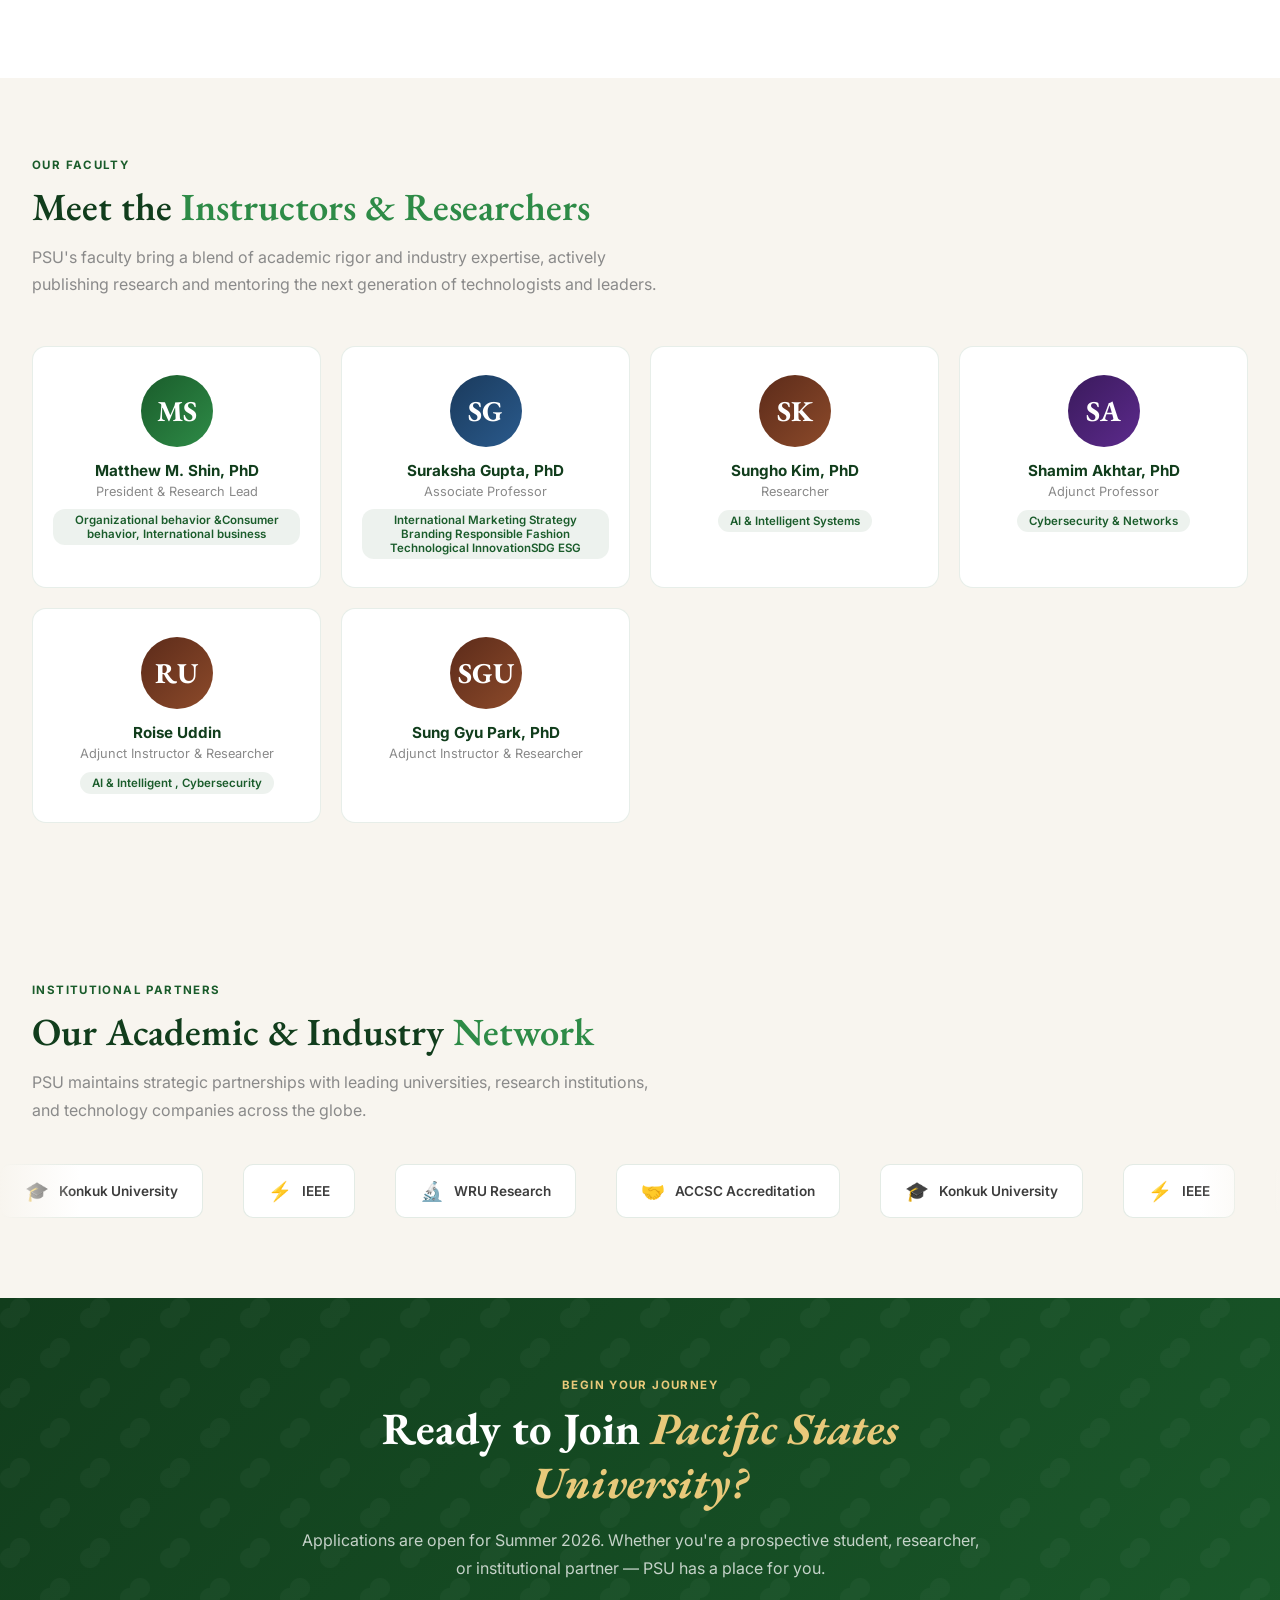
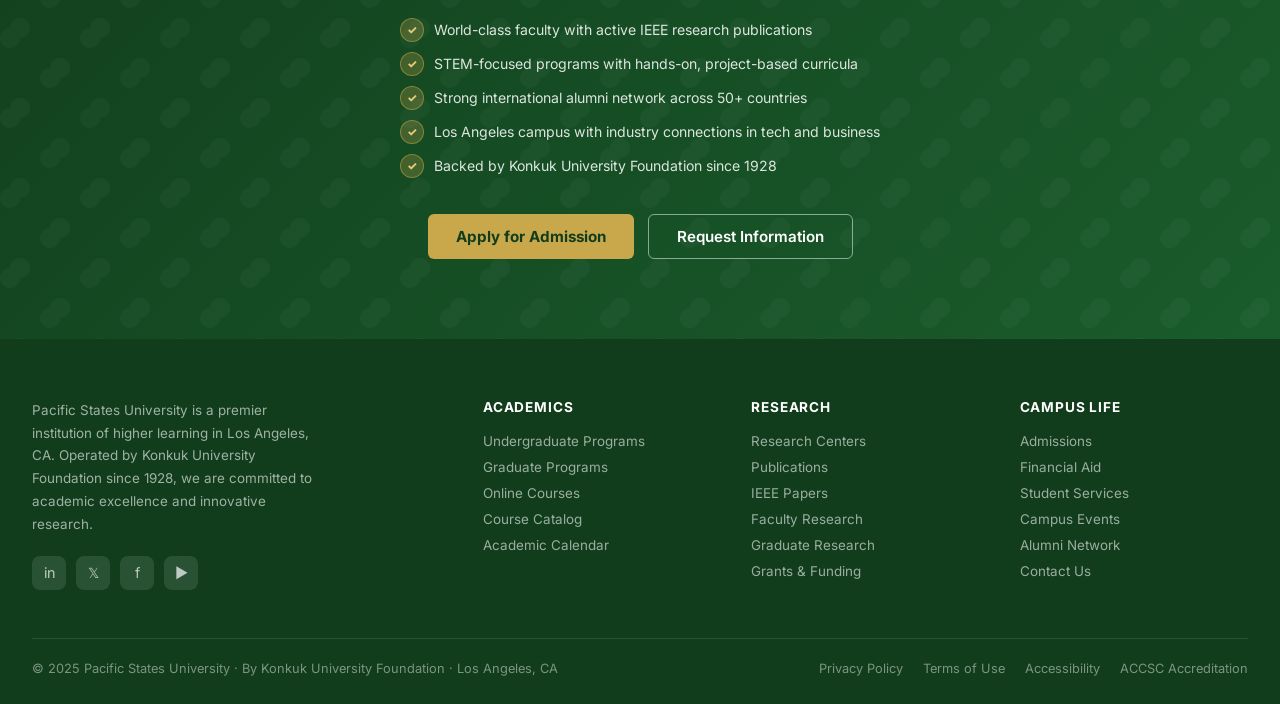
==== commit 3bdf3f79: "Update index.html" ====
--- a/index.html
+++ b/index.html
@@ -1740,46 +1740,7 @@
           <a href="https://scholar.google.com/citations?hl=en&user=YnkNFl0AAAAJ" target="_blank" class="supervisor-scholar">Scholar ↗</a>
         </div>
       </div>
-      </div>
-
-      <div class="supervisor-card">
-        <div class="supervisor-avatar sv-3">SK</div>
-        <div class="supervisor-name">Sungho Kim, PhD</div>
-        <div class="supervisor-title">Adjunct Professor </div>
-        <div class="supervisor-dept" style="display:block;text-align:center;">AI &amp; Intelligent Systems</div>
-        <div class="supervisor-interests">
-          <div class="supervisor-interests-label">Research Interests</div>
-          <div class="supervisor-tags">
-            <span class="supervisor-tag">Natural Language Processing</span>
-            <span class="supervisor-tag">LLMs</span>
-            <span class="supervisor-tag">Cloud Computing</span>
-            <span class="supervisor-tag">Edge AI</span>
-          </div>
-        </div>
-        <div class="supervisor-contact">
-          <a href="mailto:shkim@psuca.edu" class="supervisor-email">📧 shkim@psuca.edu</a>
-          <a href="https://scholar.google.com/citations?user=8FXgDAkAAAAJ&hl=en" target="_blank" class="supervisor-scholar">Scholar ↗</a>
-        </div>
-      </div>
-
-      <div class="supervisor-card">
-        <div class="supervisor-avatar sv-4">SA</div>
-        <div class="supervisor-name">Shamim Akhtar, PhD</div>
-        <div class="supervisor-title">Adjunct Professor</div>
-        <div class="supervisor-dept" style="display:block;text-align:center;">Cybersecurity &amp; Networks</div>
-        <div class="supervisor-interests">
-          <div class="supervisor-interests-label">Research Interests</div>
-          <div class="supervisor-tags">
-            <span class="supervisor-tag">Blockchain Security</span>
-            <span class="supervisor-tag">Network Anomaly Detection</span>
-            <span class="supervisor-tag">Federated Learning</span>
-            <span class="supervisor-tag">Privacy-Preserving AI</span>
-          </div>
-        </div>
-        <div class="supervisor-contact">
-          <a href="mailto:sakhtar@psuca.edu" class="supervisor-email">📧 sakhtar@psuca.edu</a>
-          <a href="https://scholar.google.com/citations?hl=en&user=YnkNFl0AAAAJ" target="_blank" class="supervisor-scholar">Scholar ↗</a>
-        </div>
+      
       </div>
       <div class="supervisor-card">
         <div class="supervisor-avatar sv-5">RU</div>
@@ -1816,8 +1777,8 @@
         <div class="supervisor-contact">
           <a href="mailto:seong-gyu.park@psuca.edu" class="supervisor-email">📧 seong-gyu.park@psuca.edu</a>
           <a href="https://scholar.google.com/citations?user=hY-TyloAAAAJ&hl=en" target="_blank" class="supervisor-scholar">Scholar ↗</a>
-        </div>
-   </div>
+            </div>
+    </div>
   </div>
 </section>
 
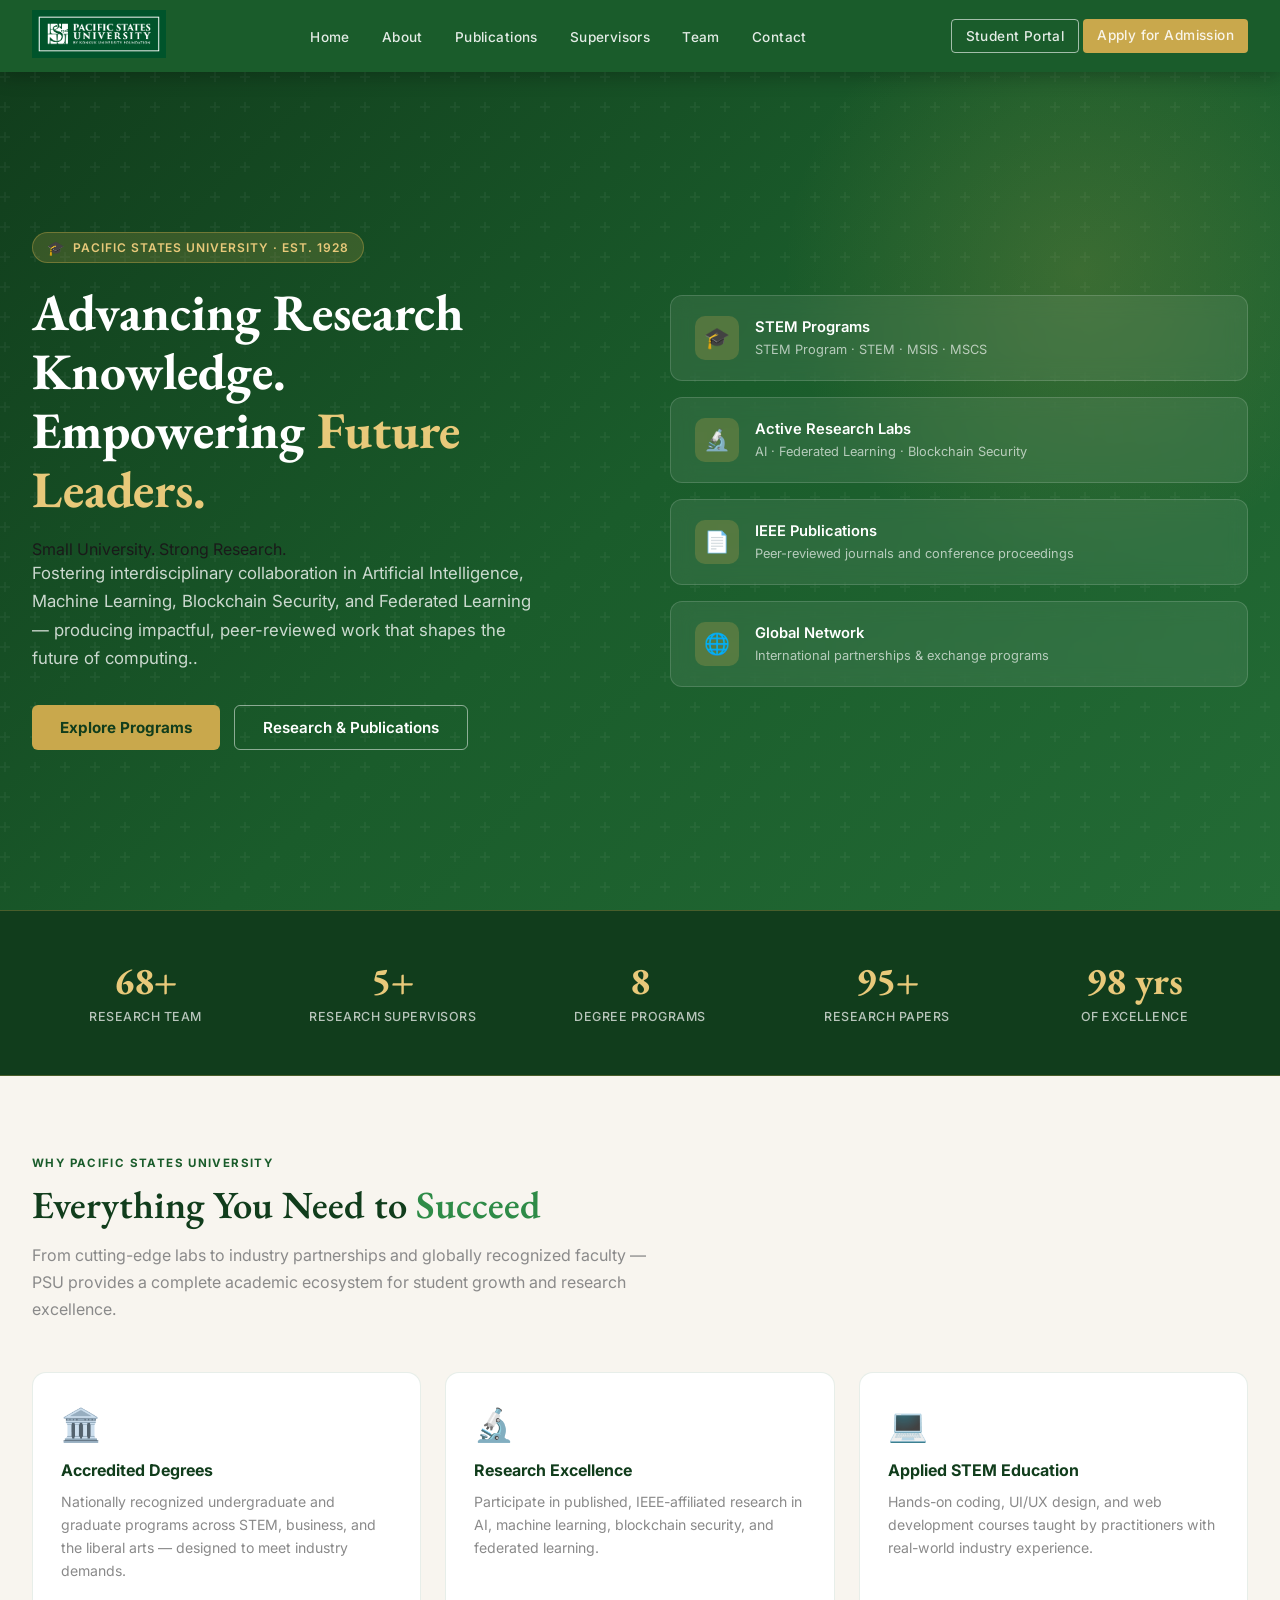
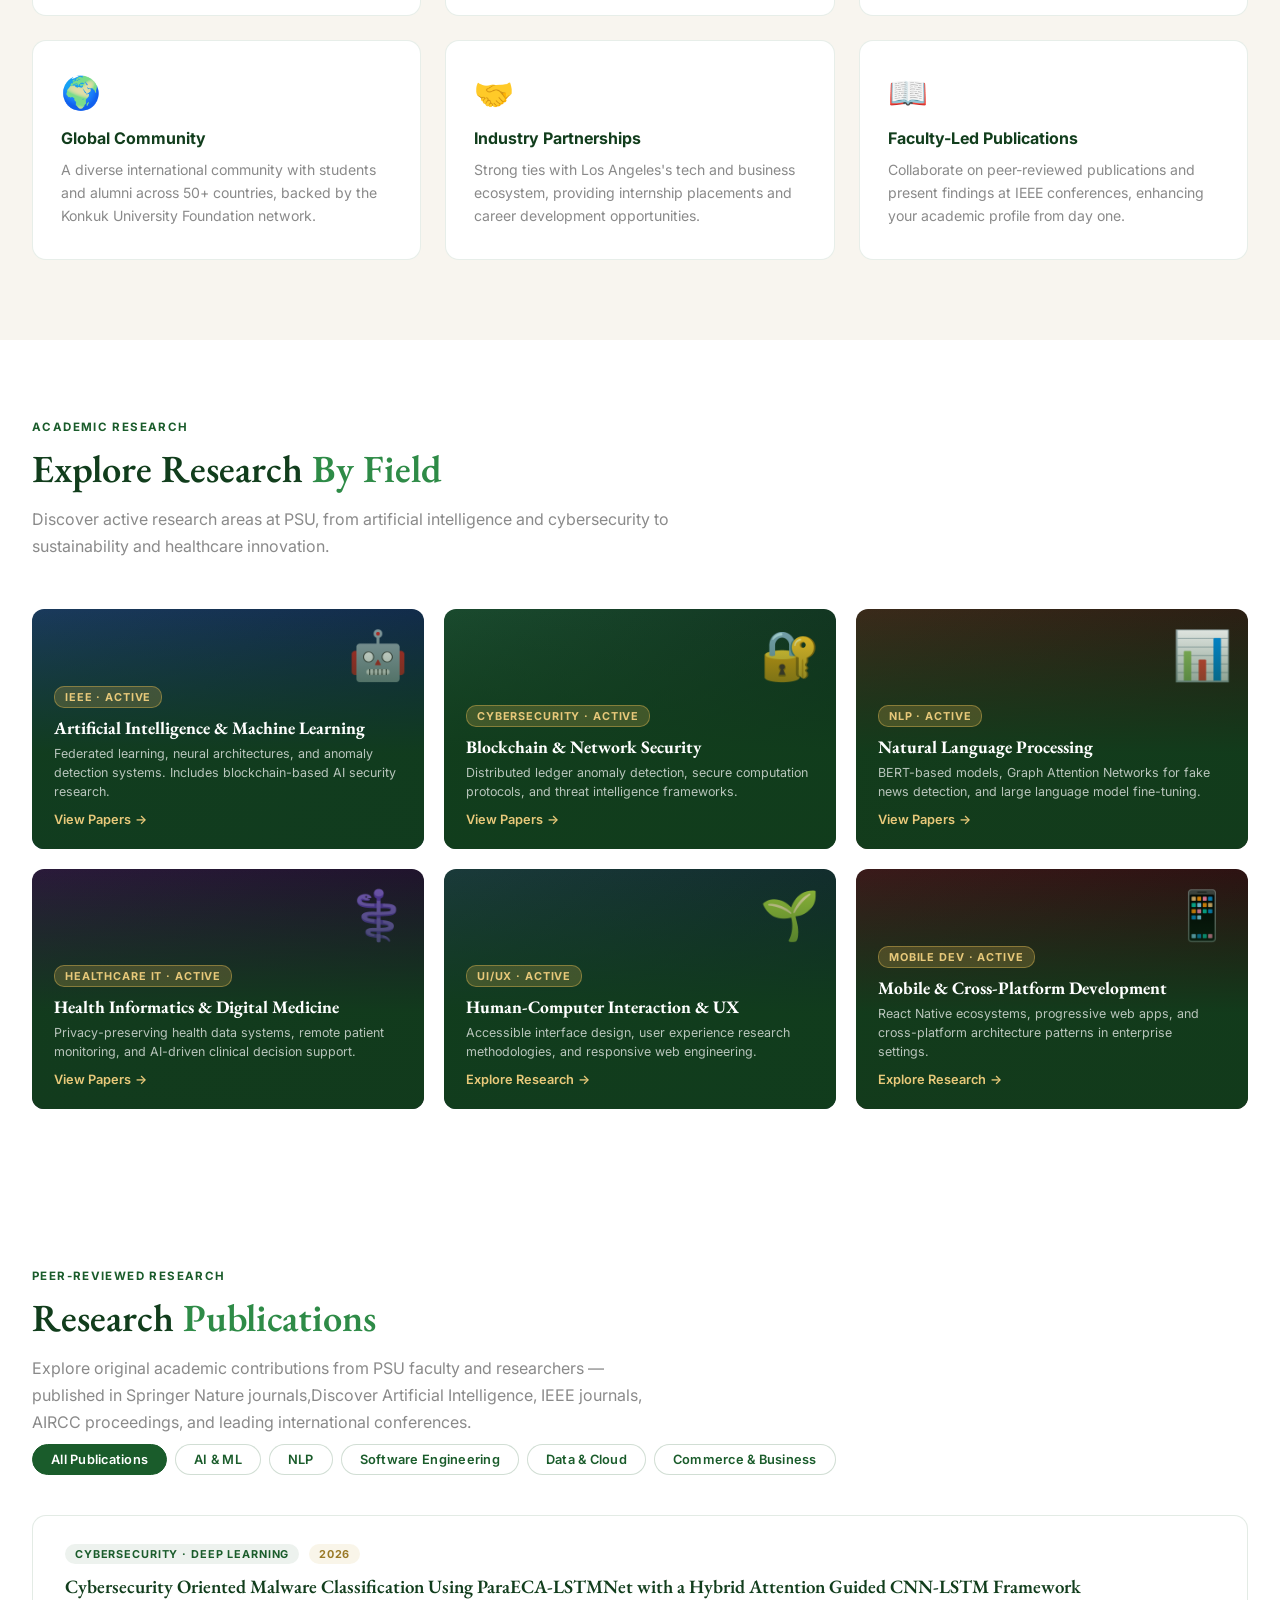
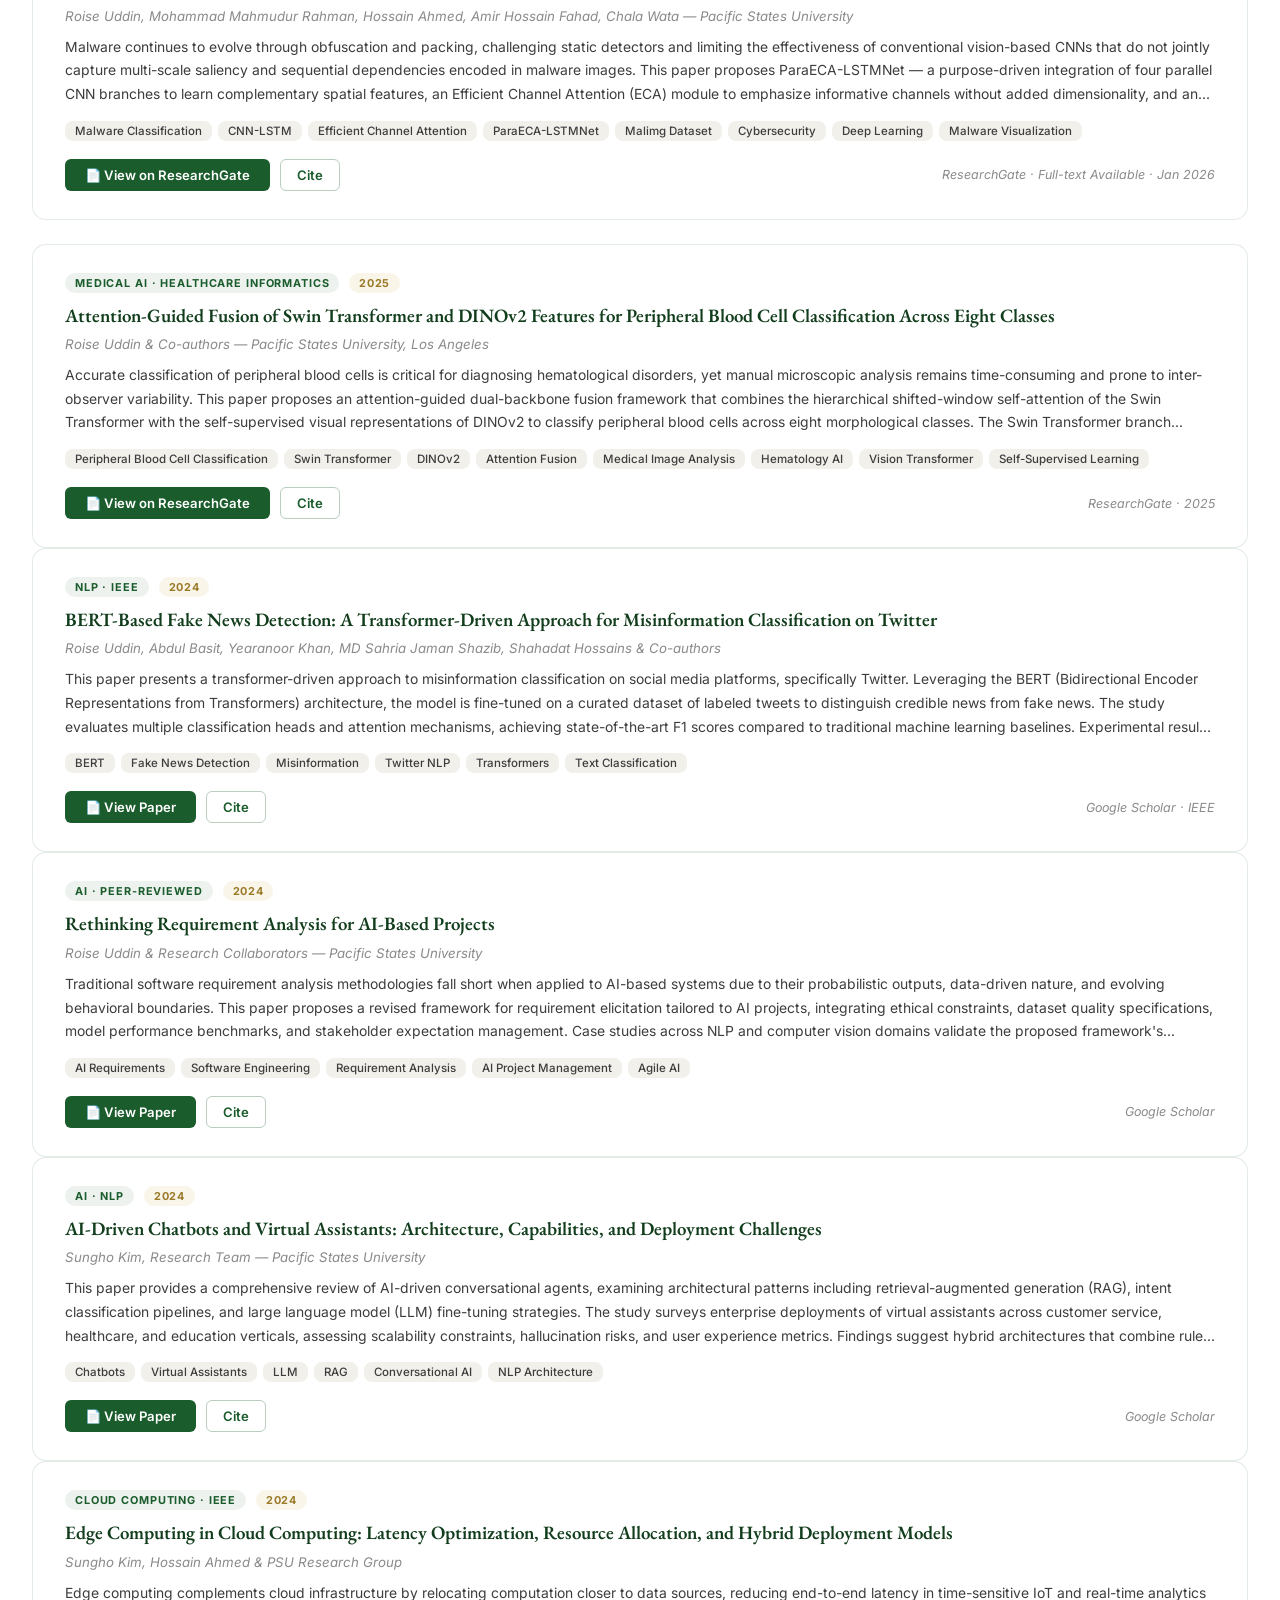
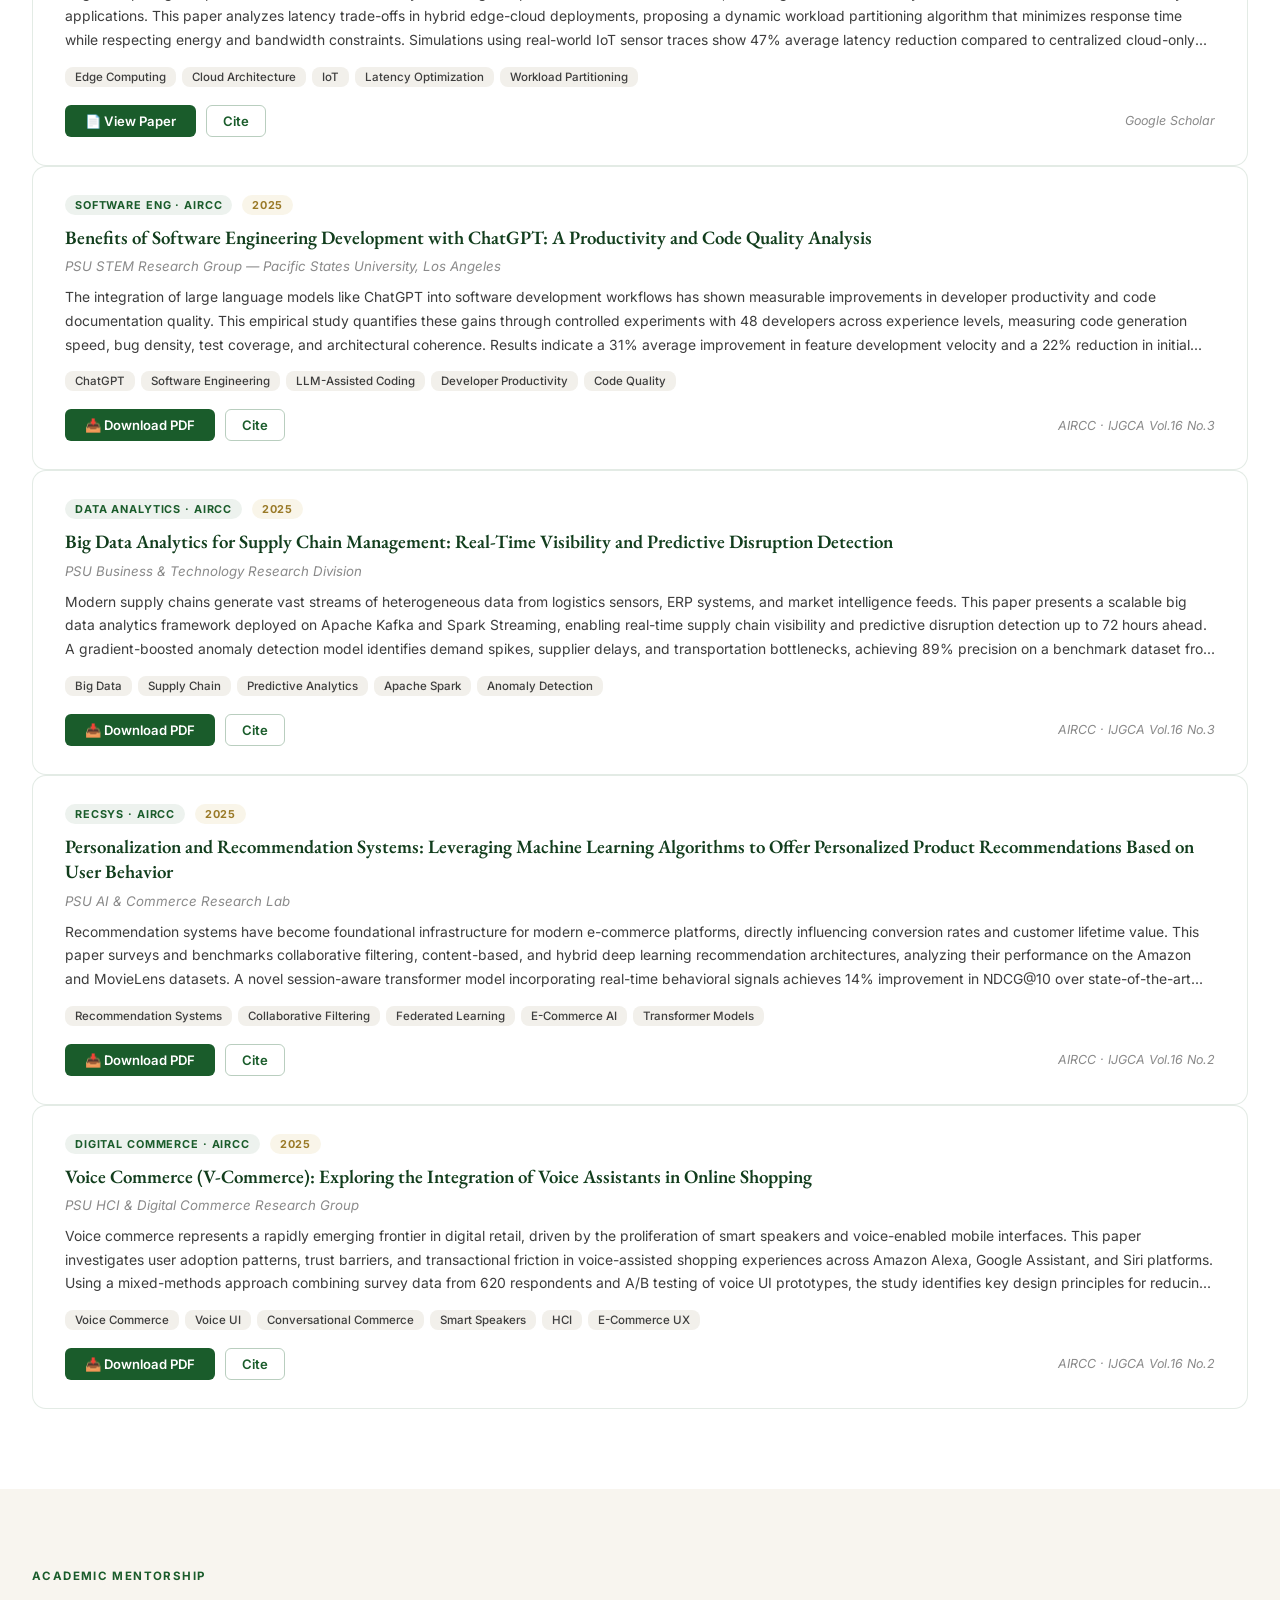
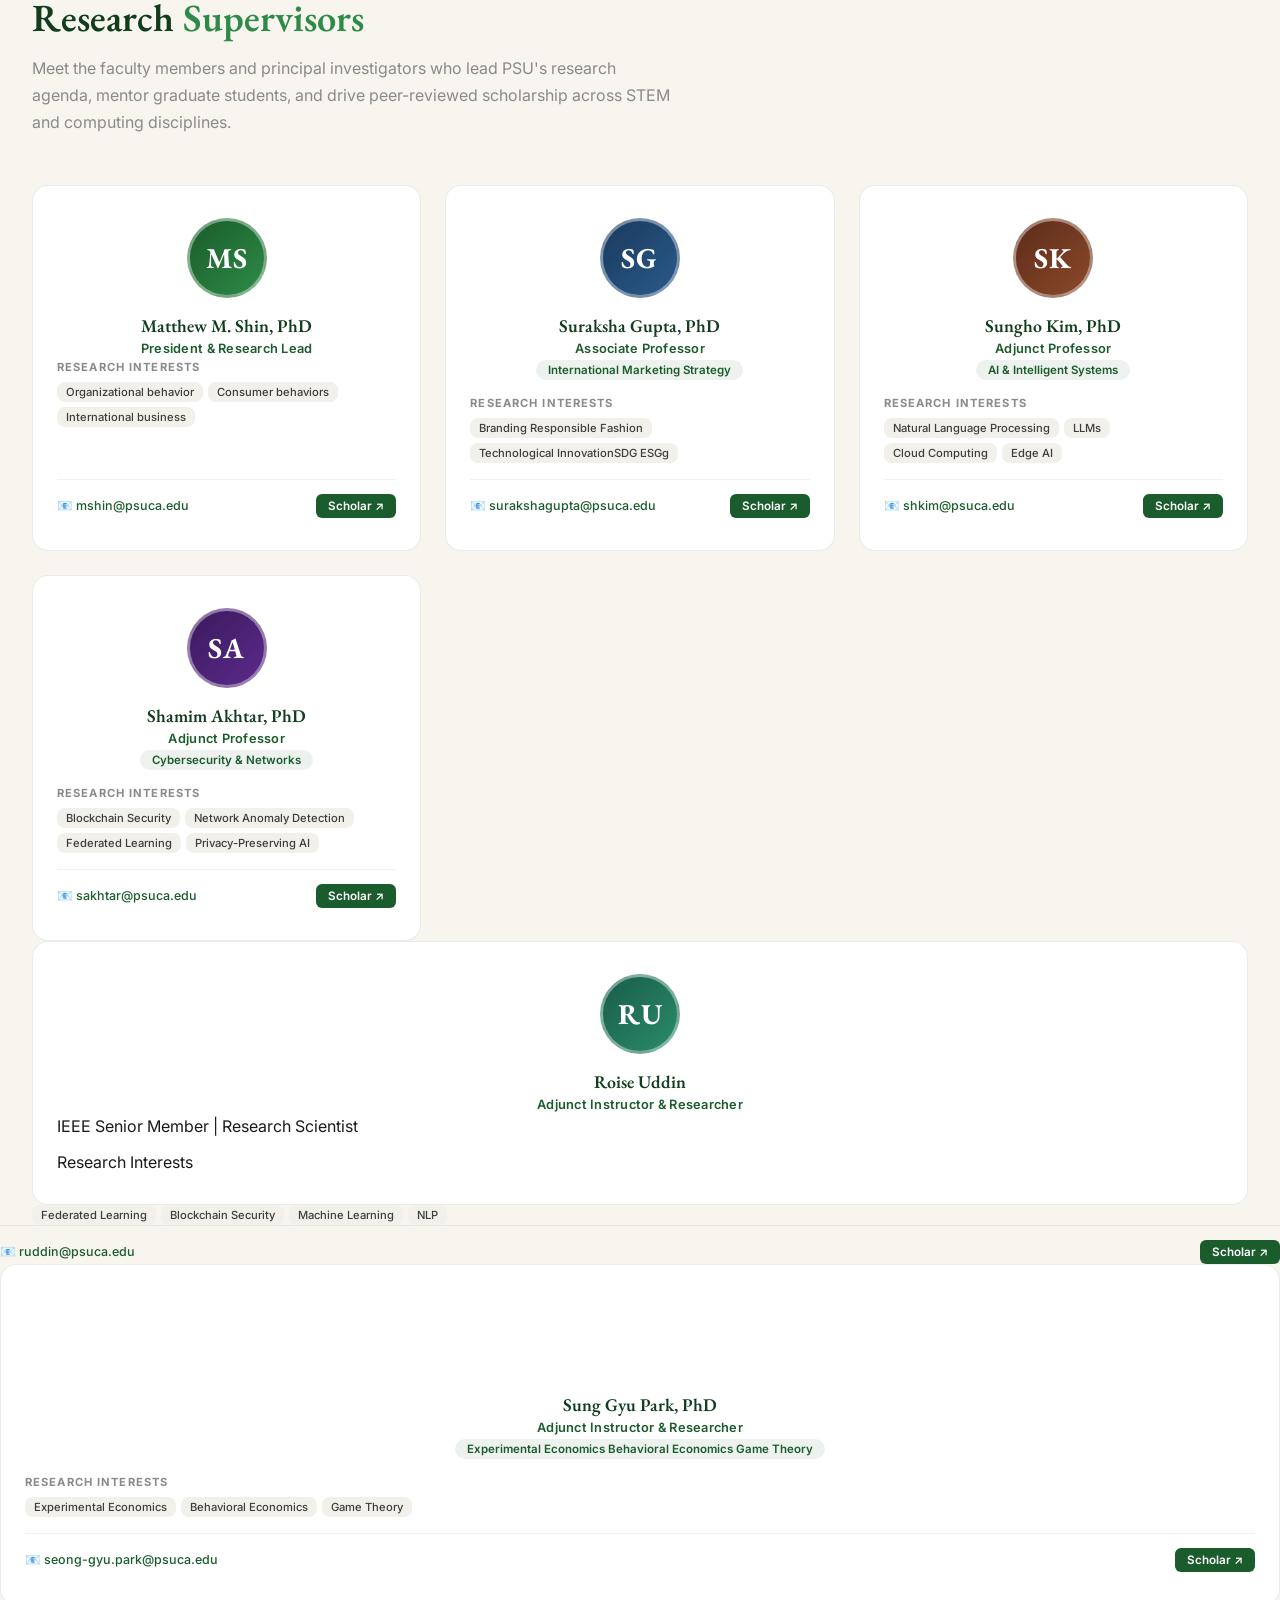
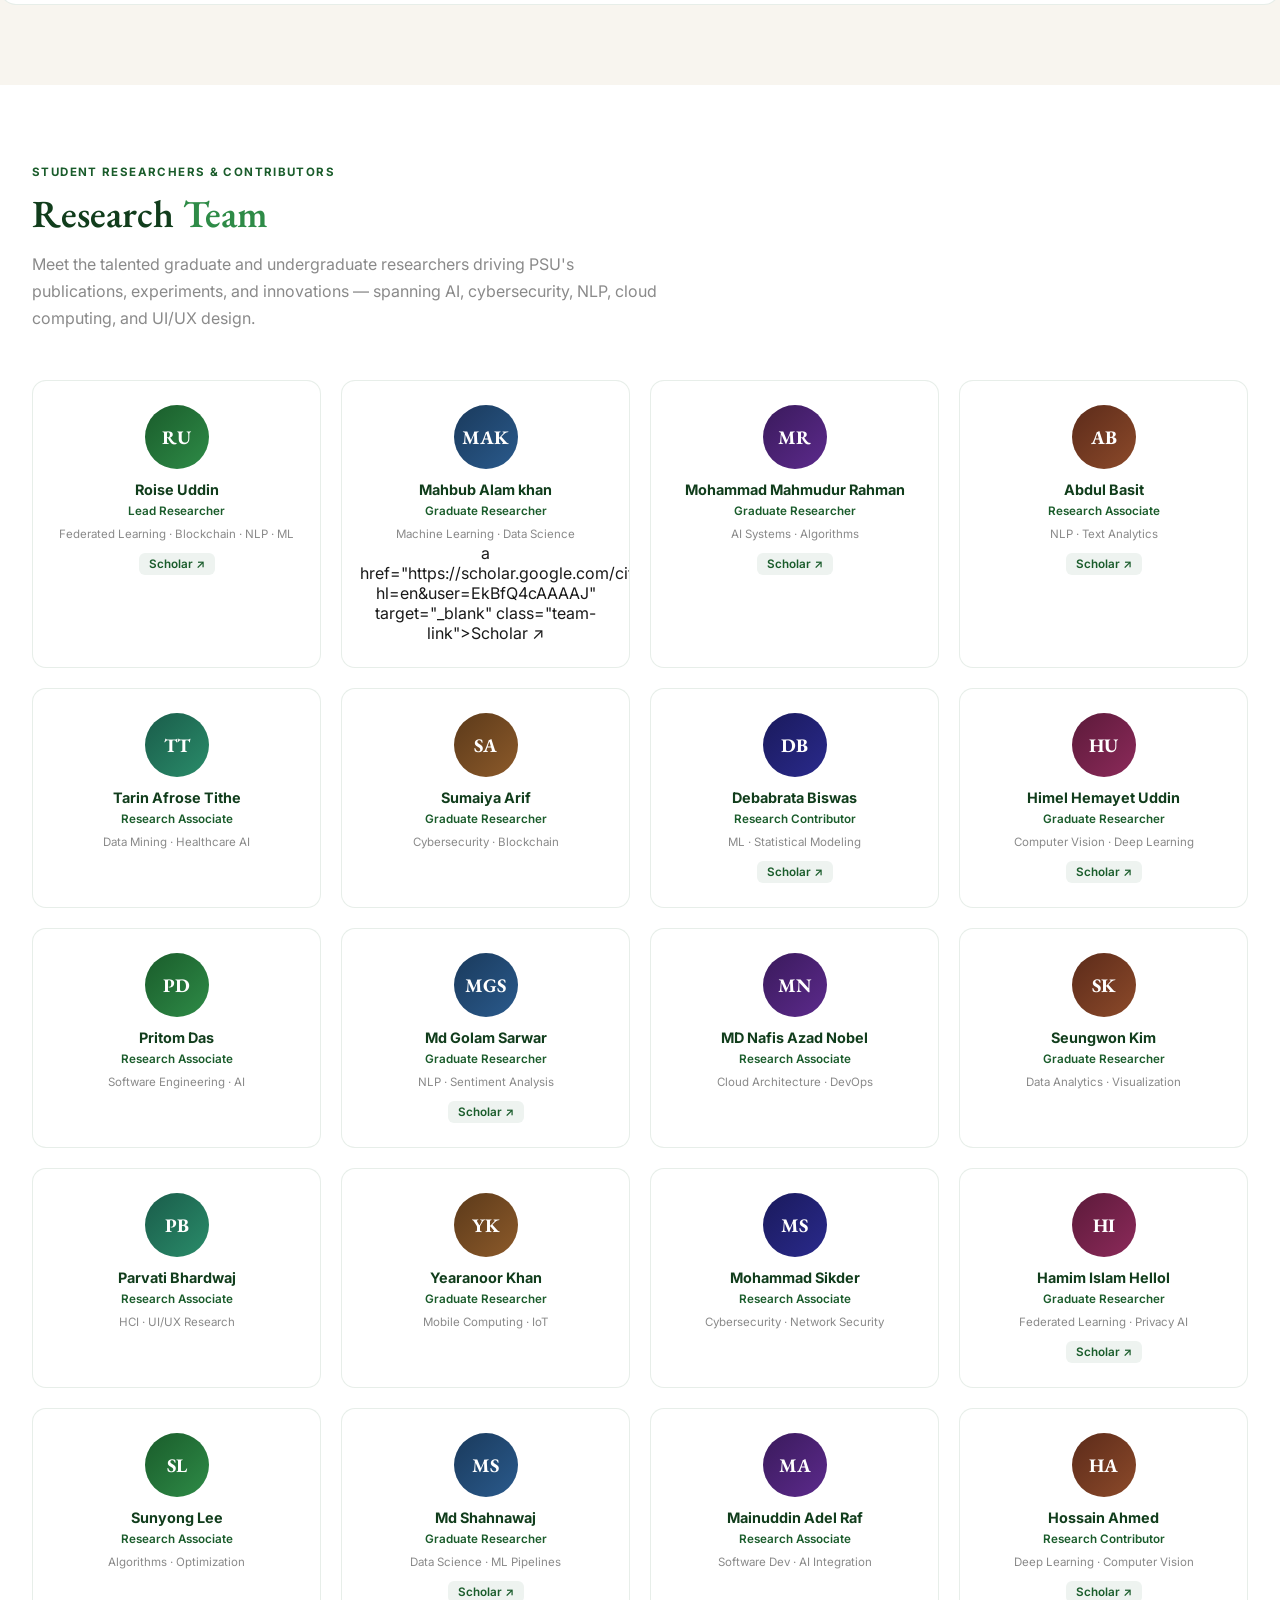
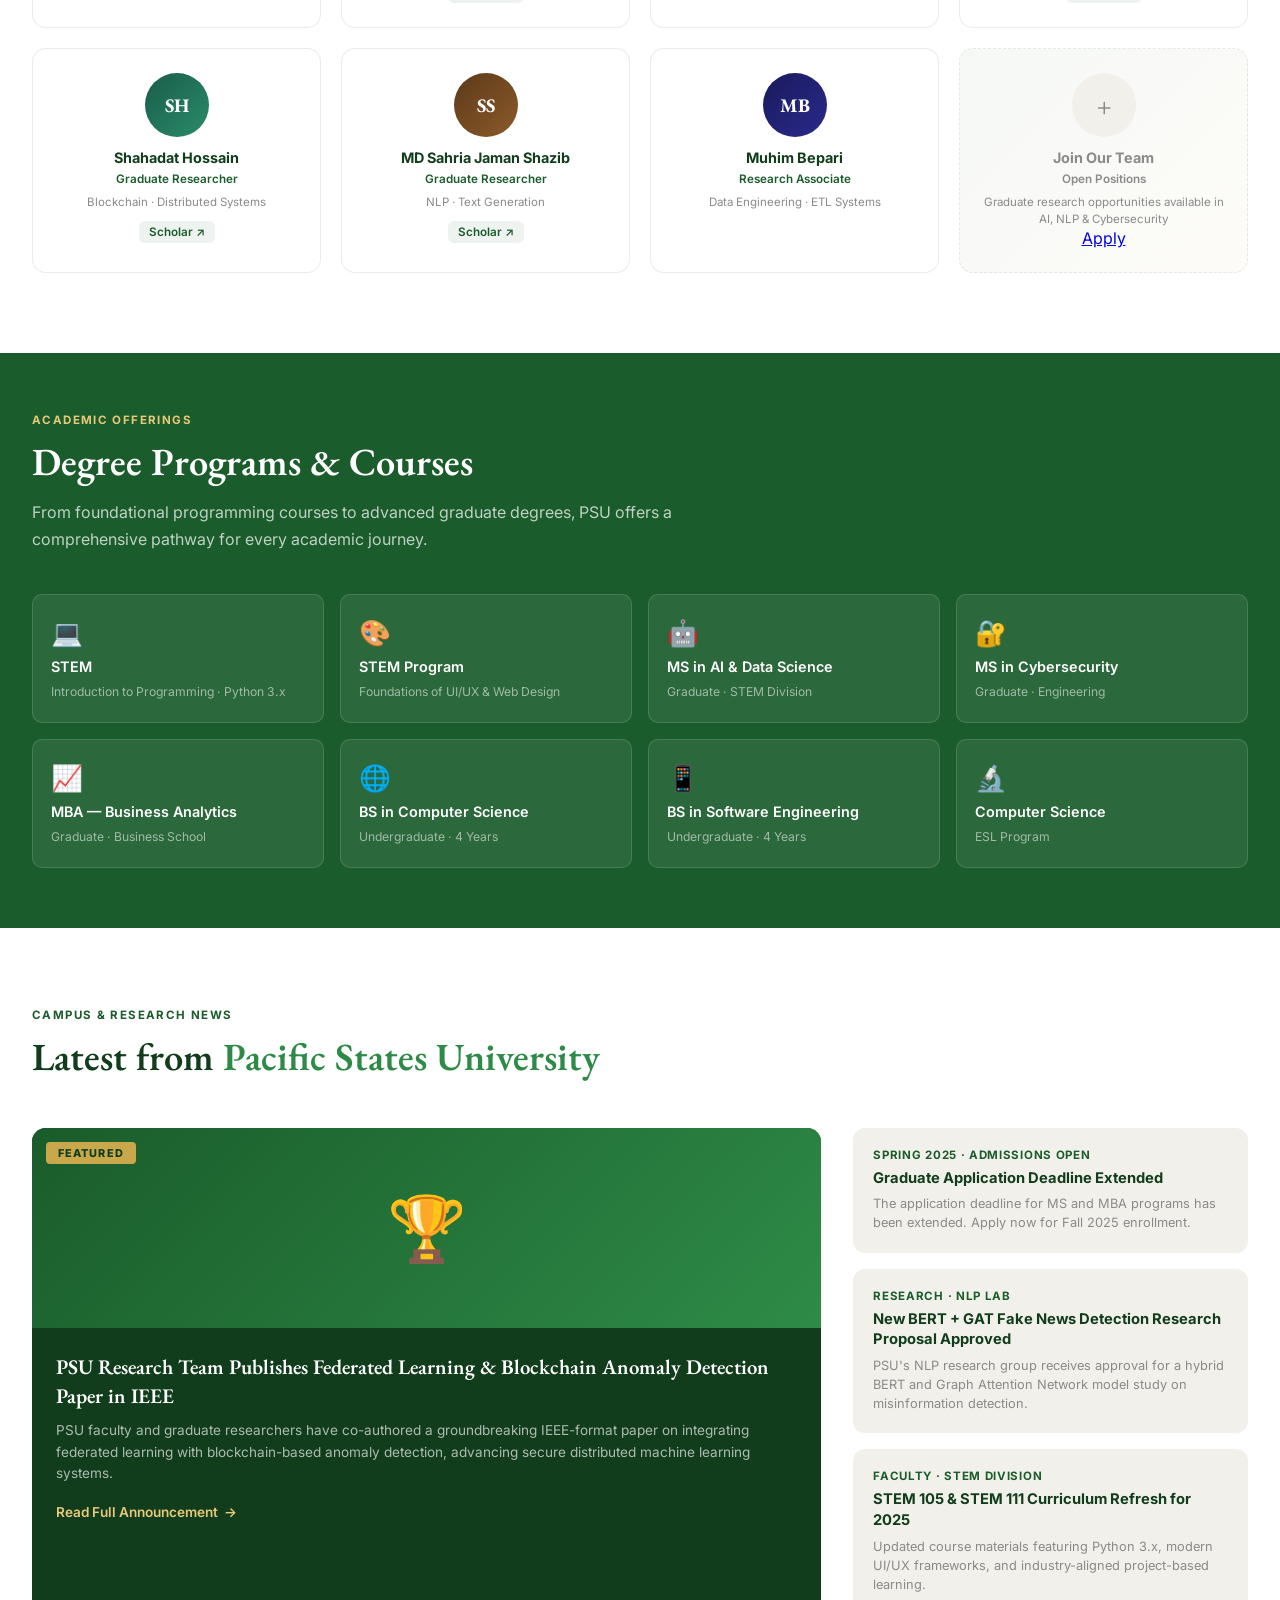
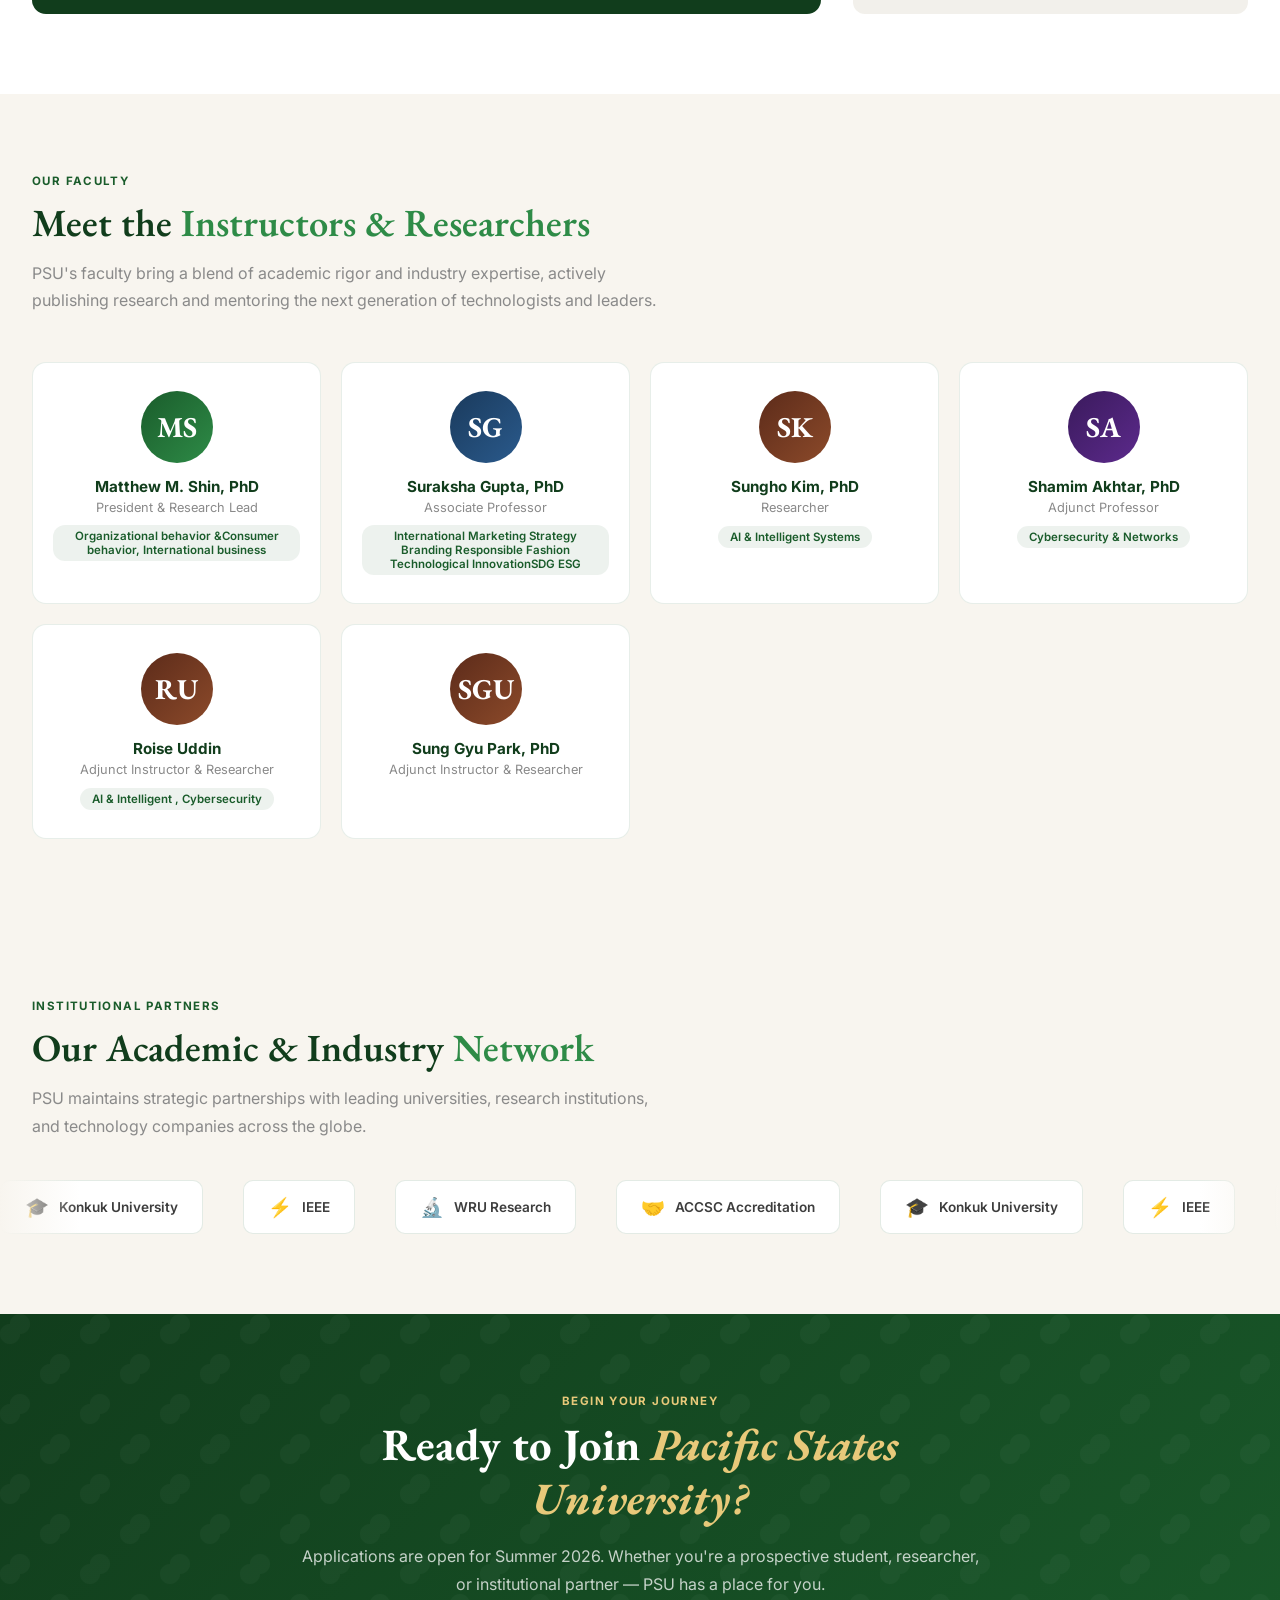
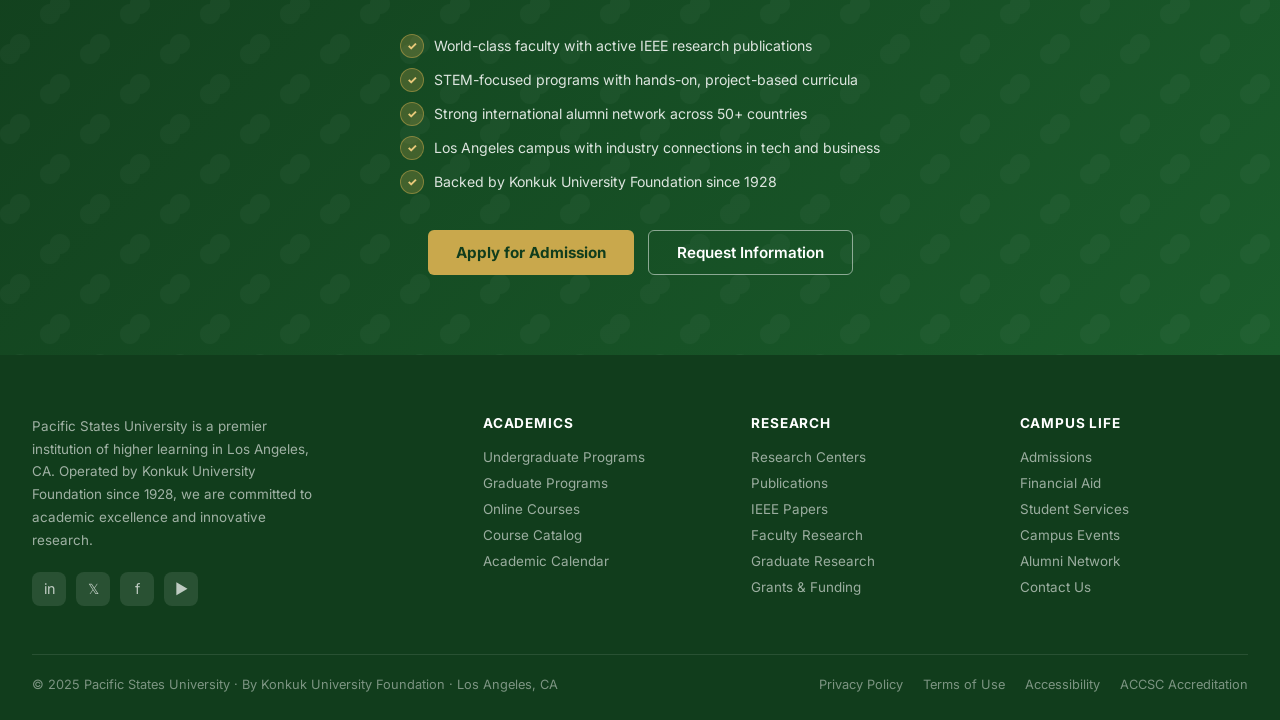
==== commit 5d4a0fde: "Fix HTML structure for supervisor interests section" ====
--- a/index.html
+++ b/index.html
@@ -1745,9 +1745,10 @@
       <div class="supervisor-card">
         <div class="supervisor-avatar sv-5">RU</div>
         <div class="supervisor-name">Roise Uddin</div>
+        <div class="supervisor-interests">
         <div class="supervisor-title">Adjunct Instructor &amp; Researcher</div
         <div class="supervisor-title">IEEE Senior Member | Research Scientist</div 
-          <div class="supervisor-interests-label">Research Interests</div>
+        <div class="supervisor-interests-label">Research Interests</div>
           <div class="supervisor-tags">
             <span class="supervisor-tag">Federated Learning</span>
             <span class="supervisor-tag">Blockchain Security</span>
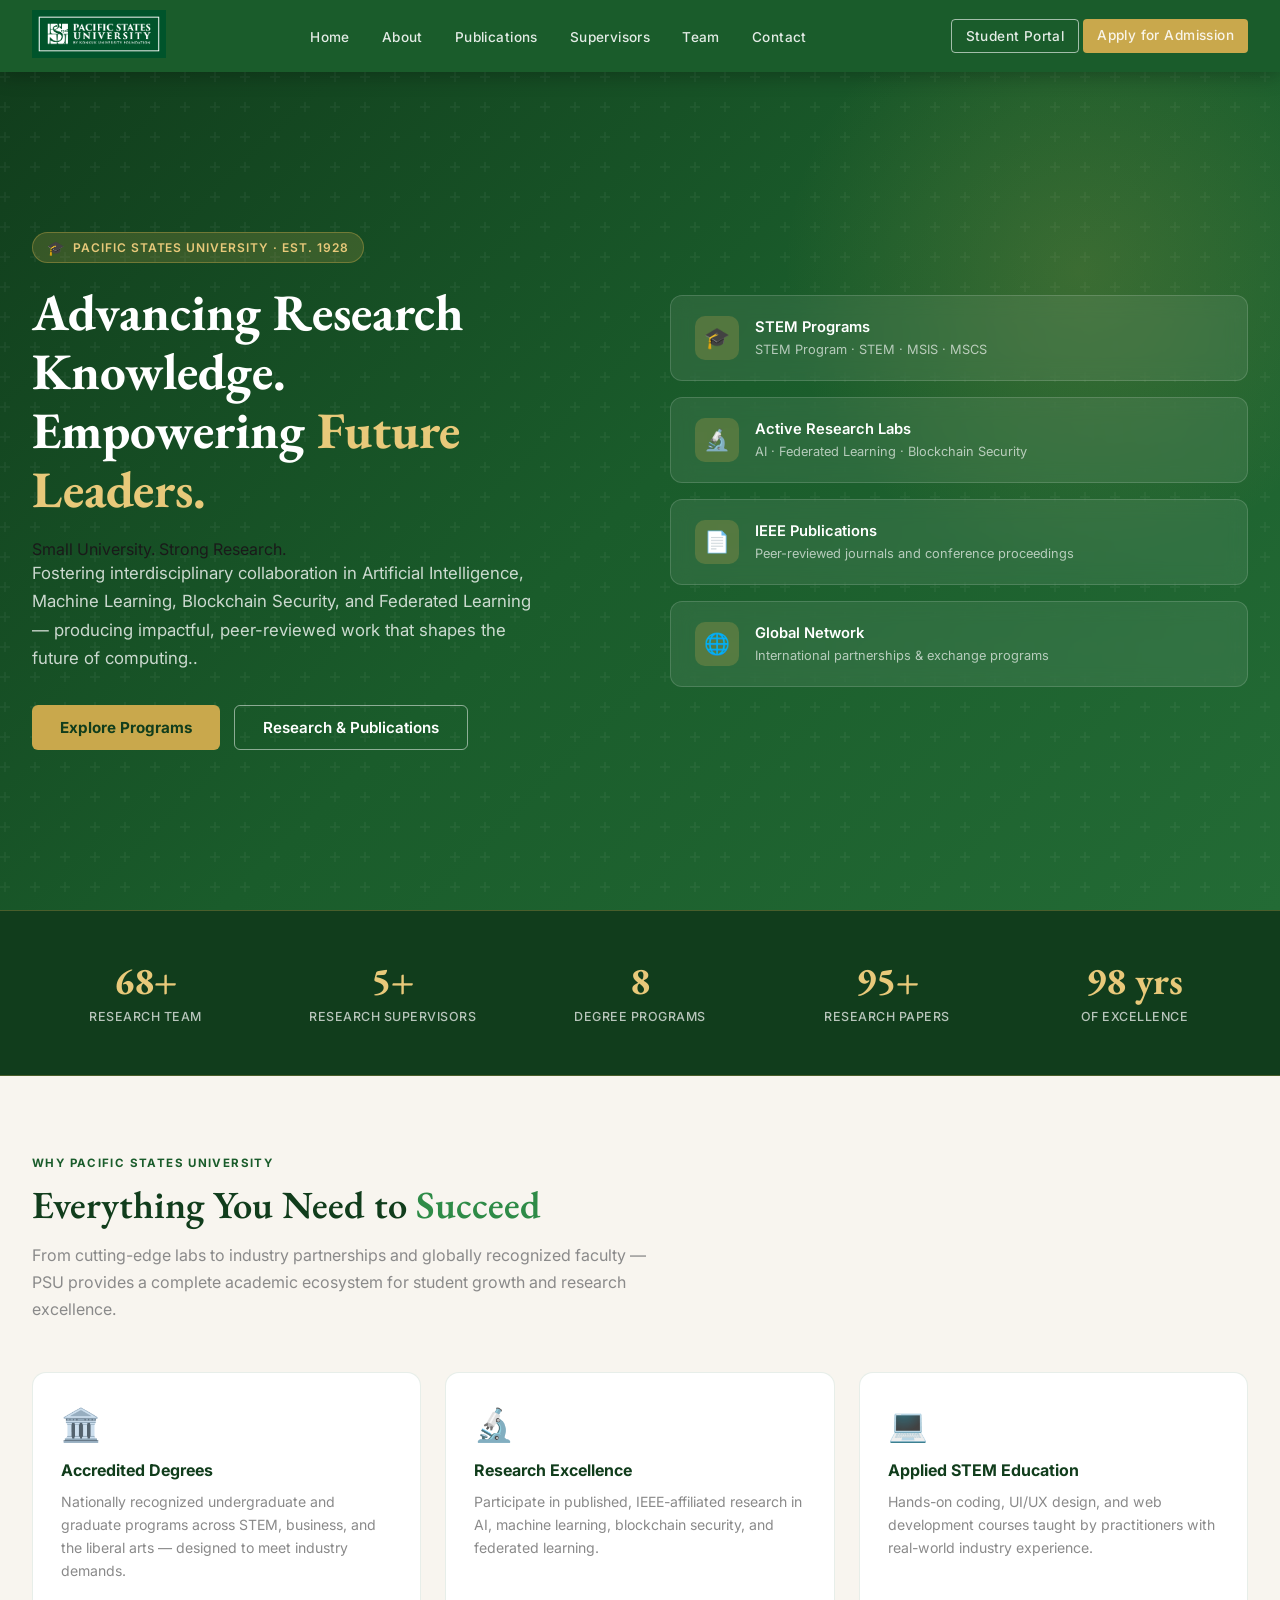
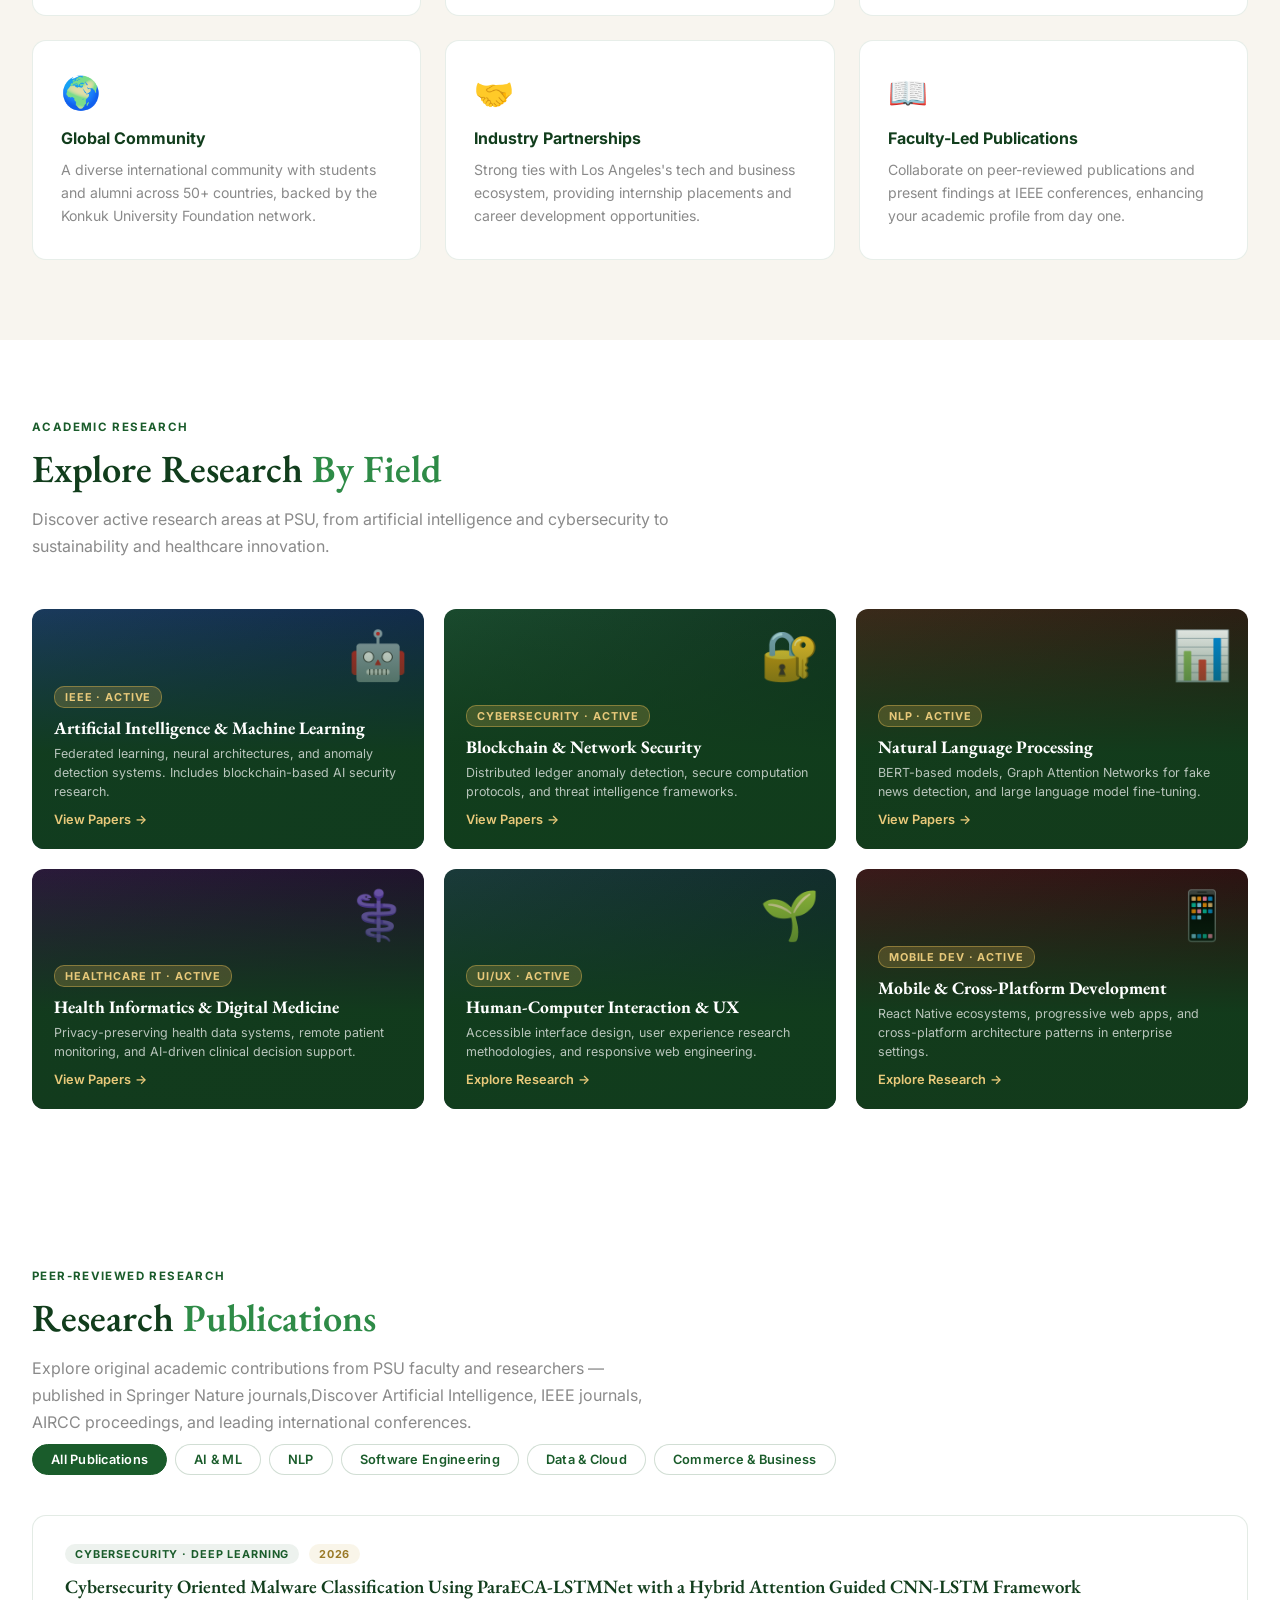
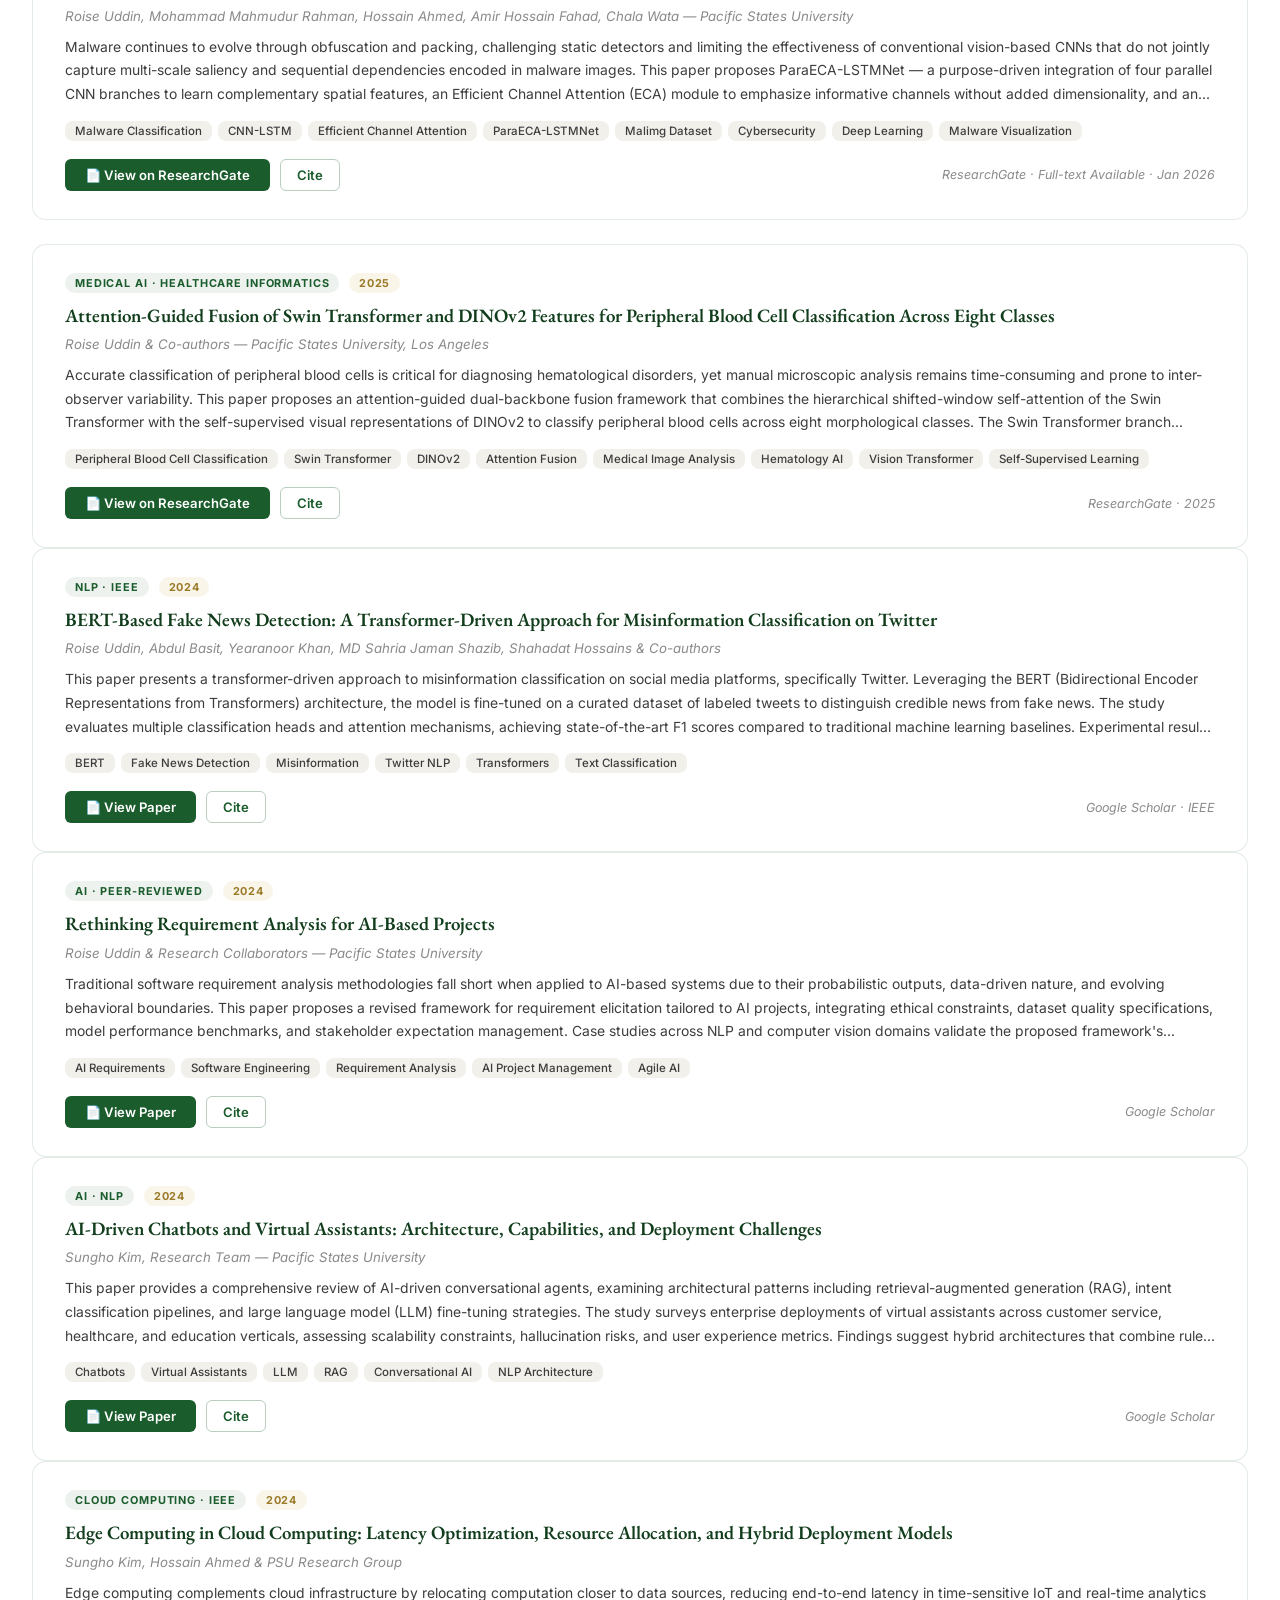
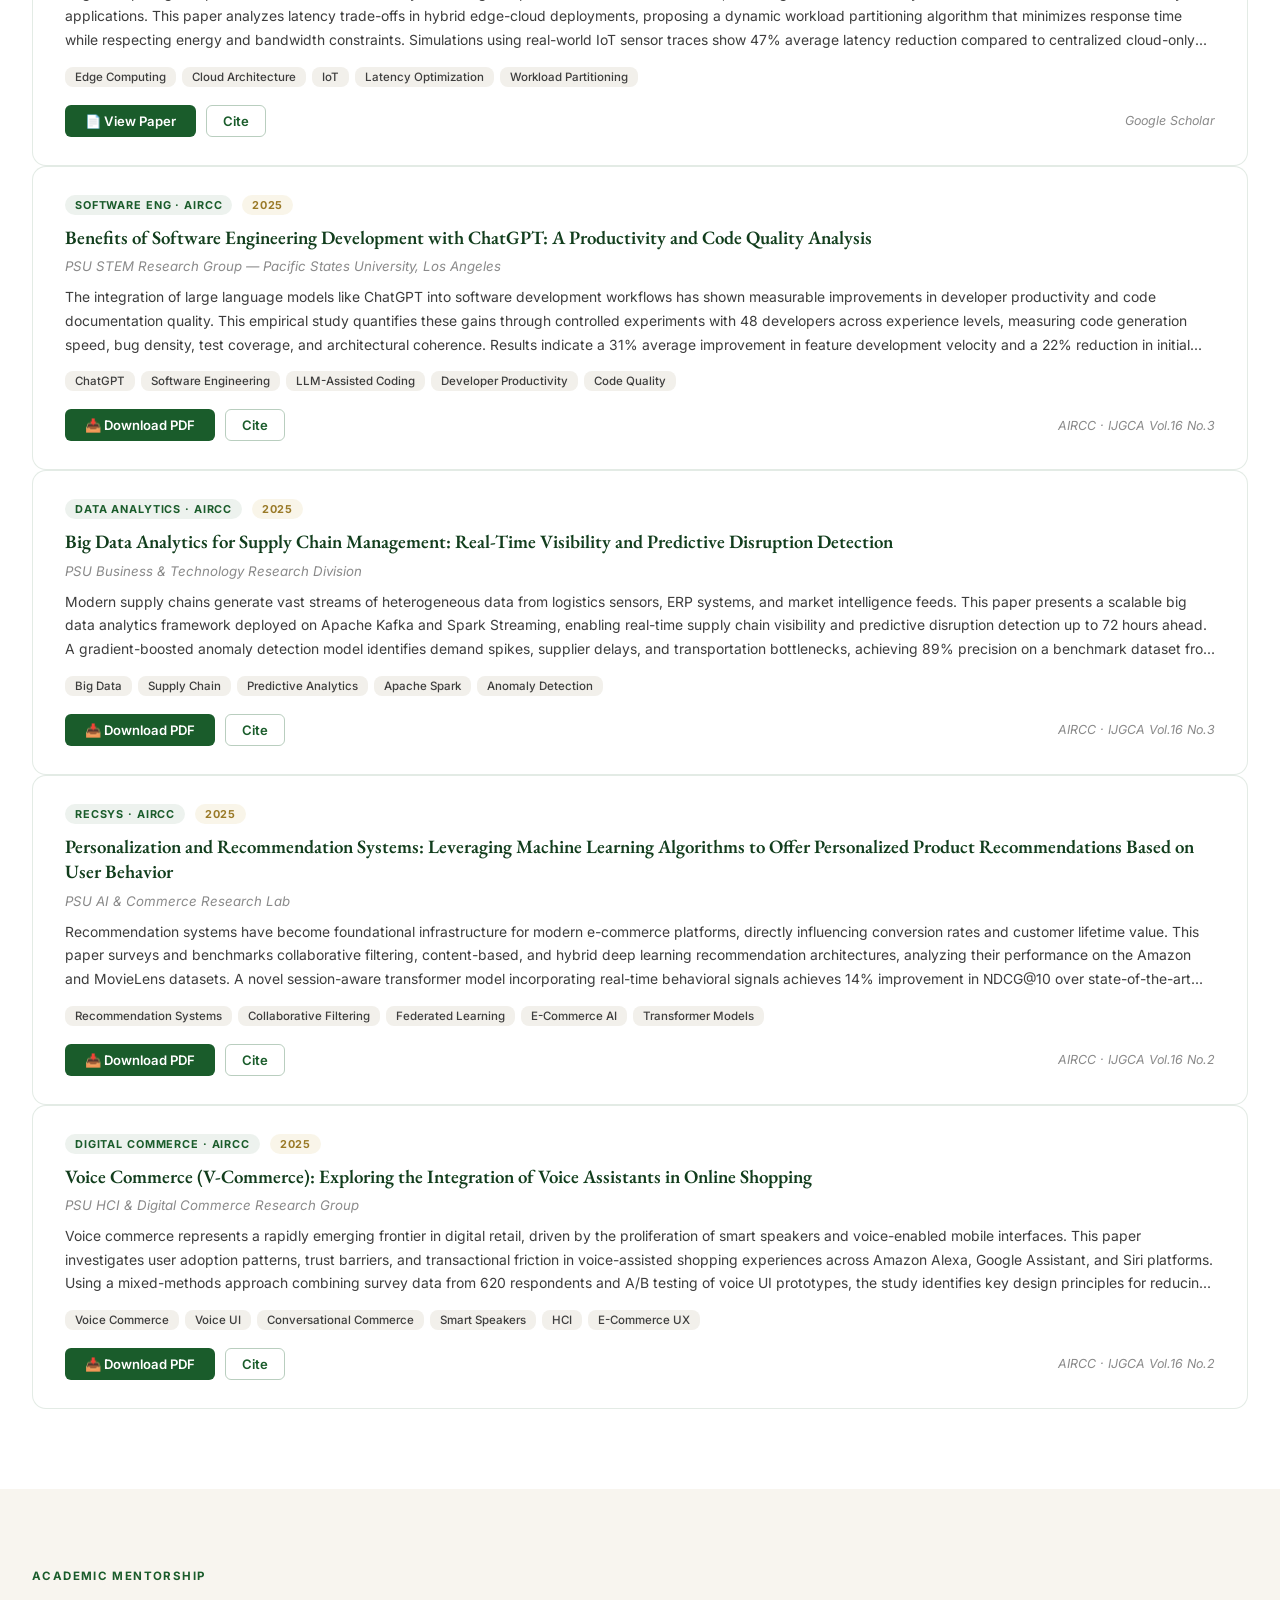
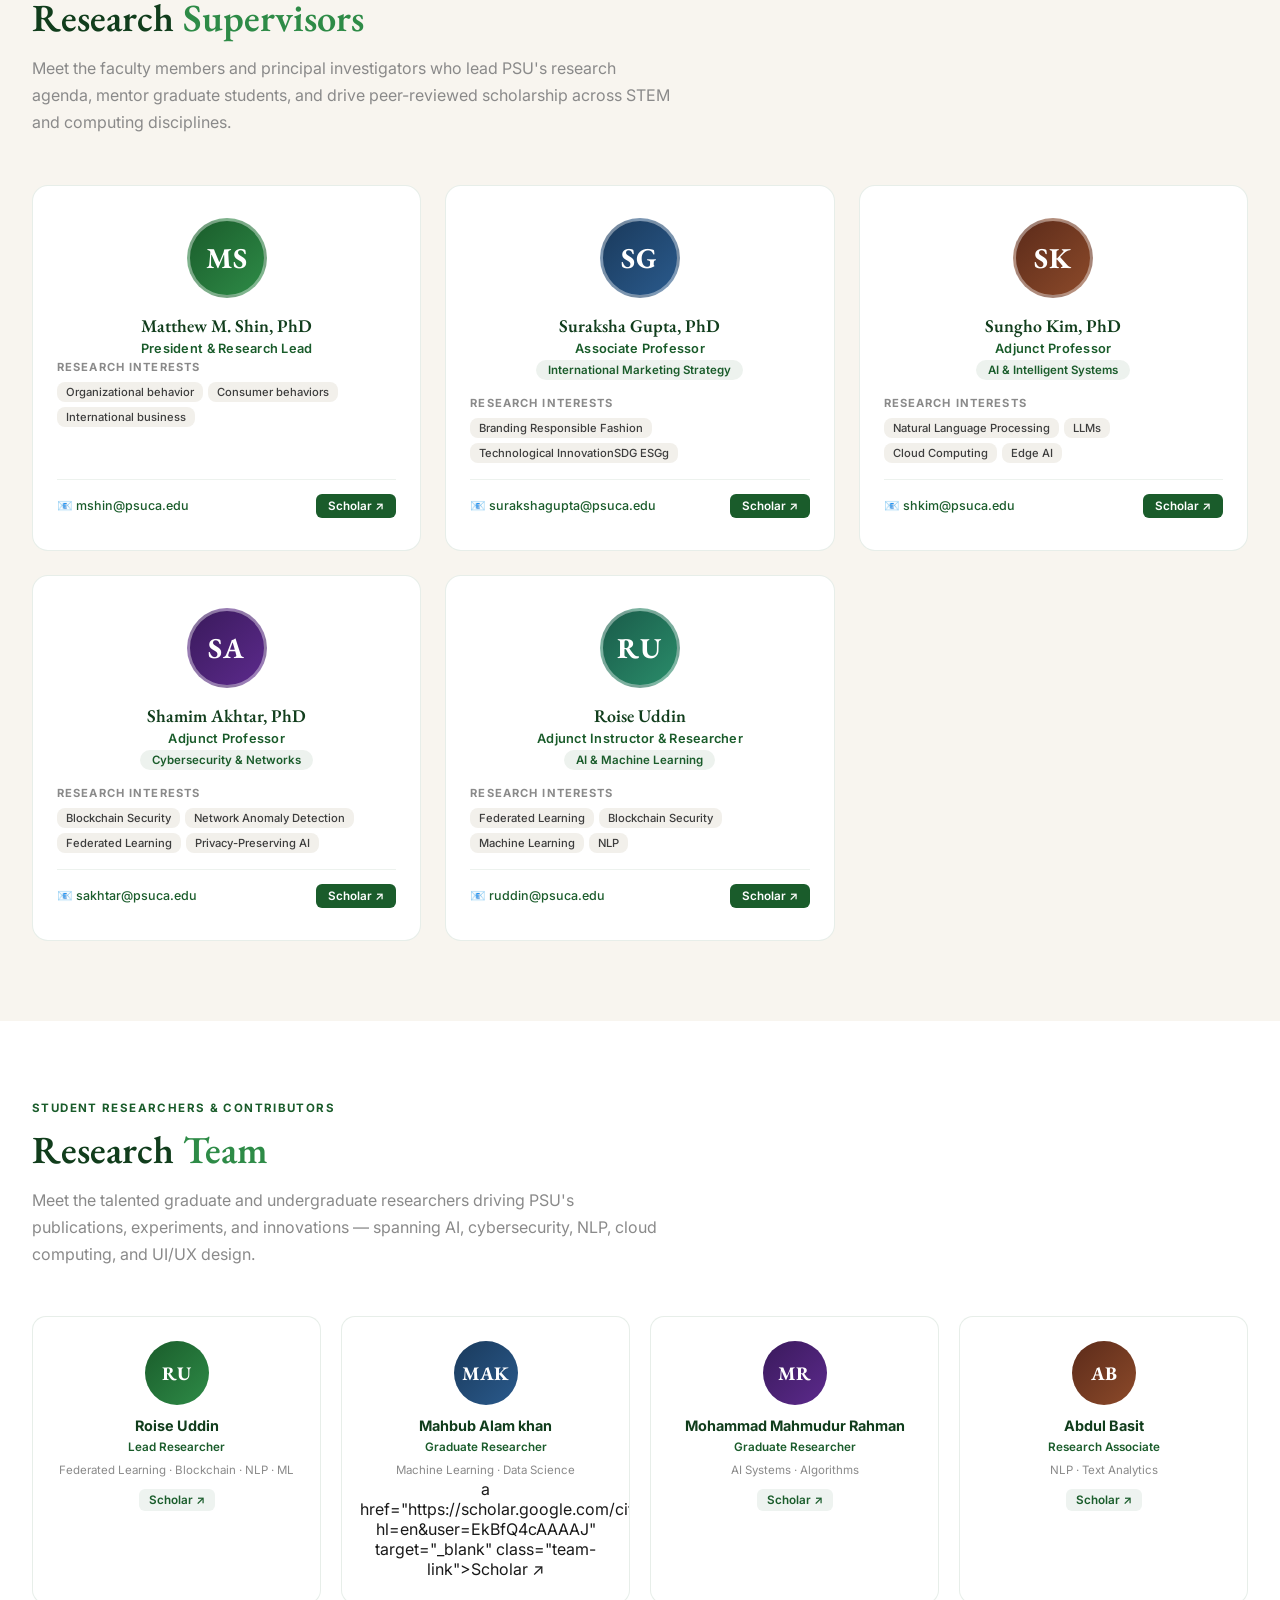
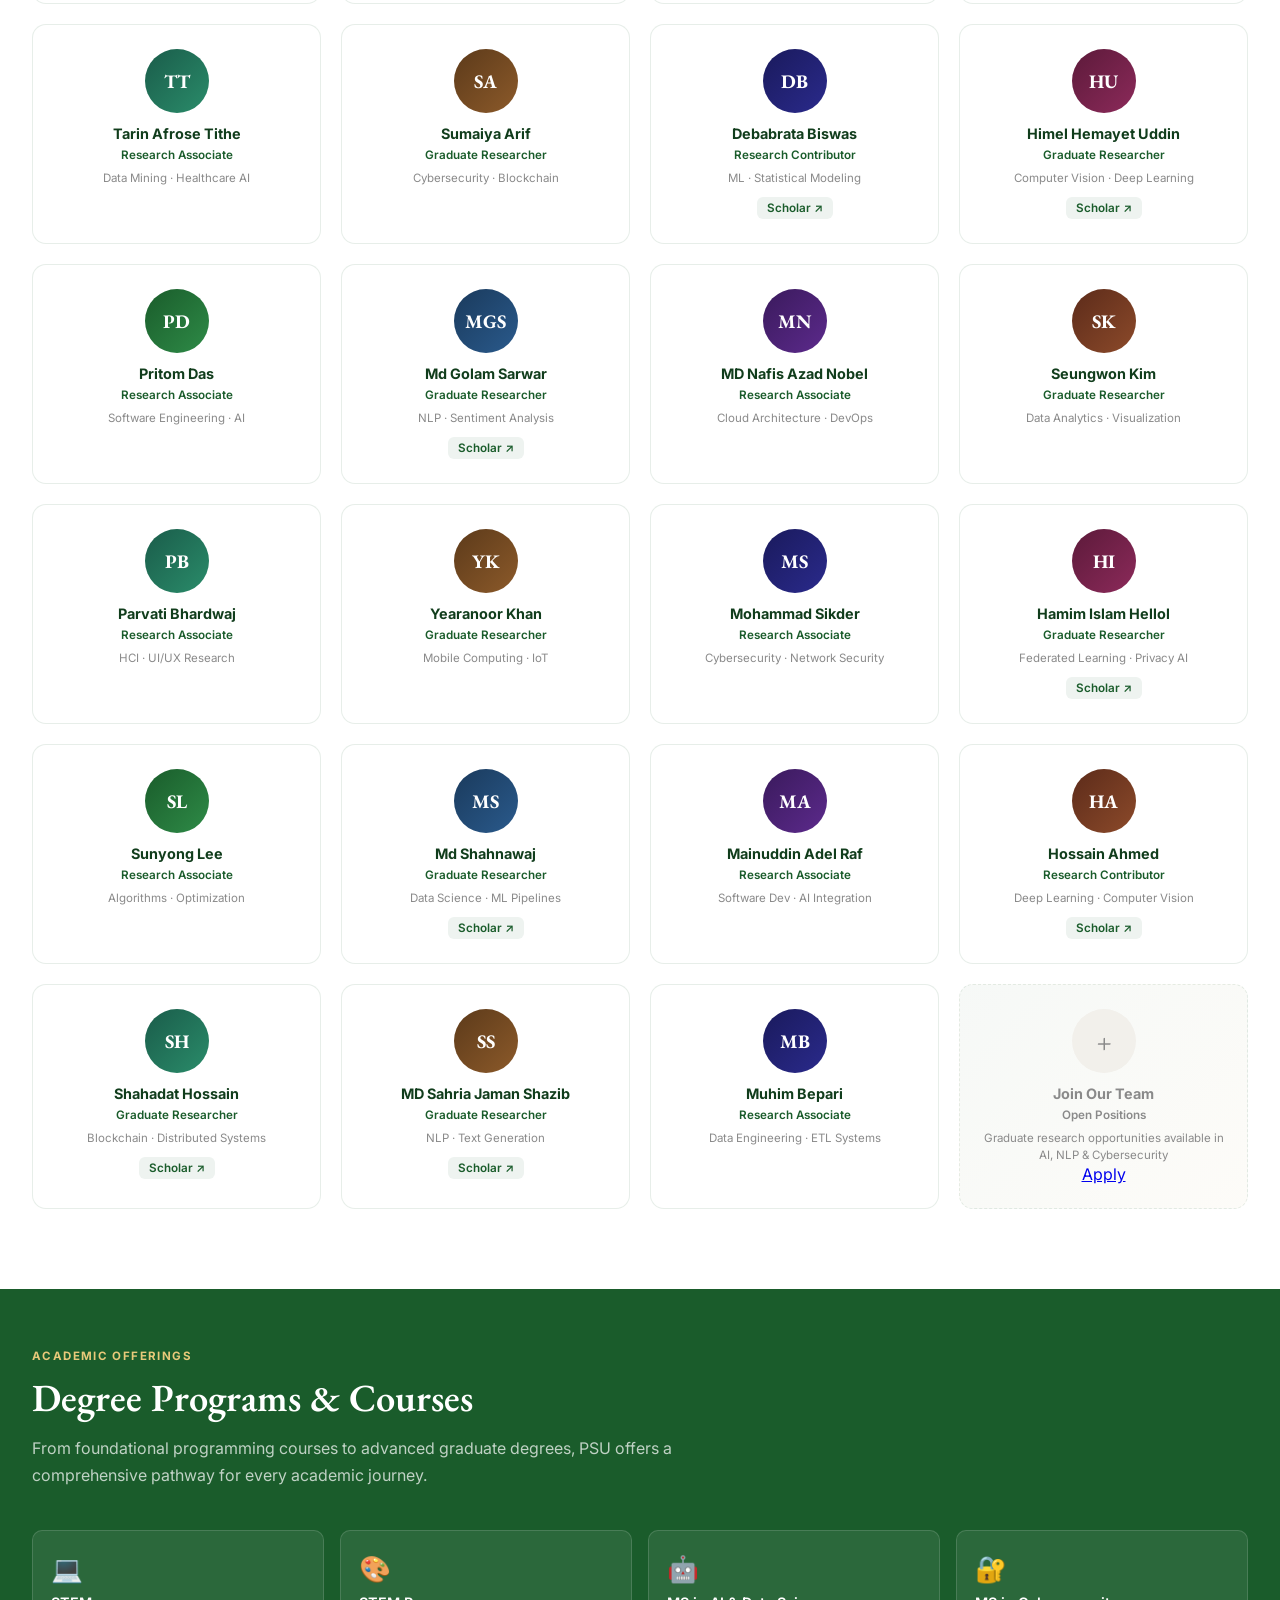
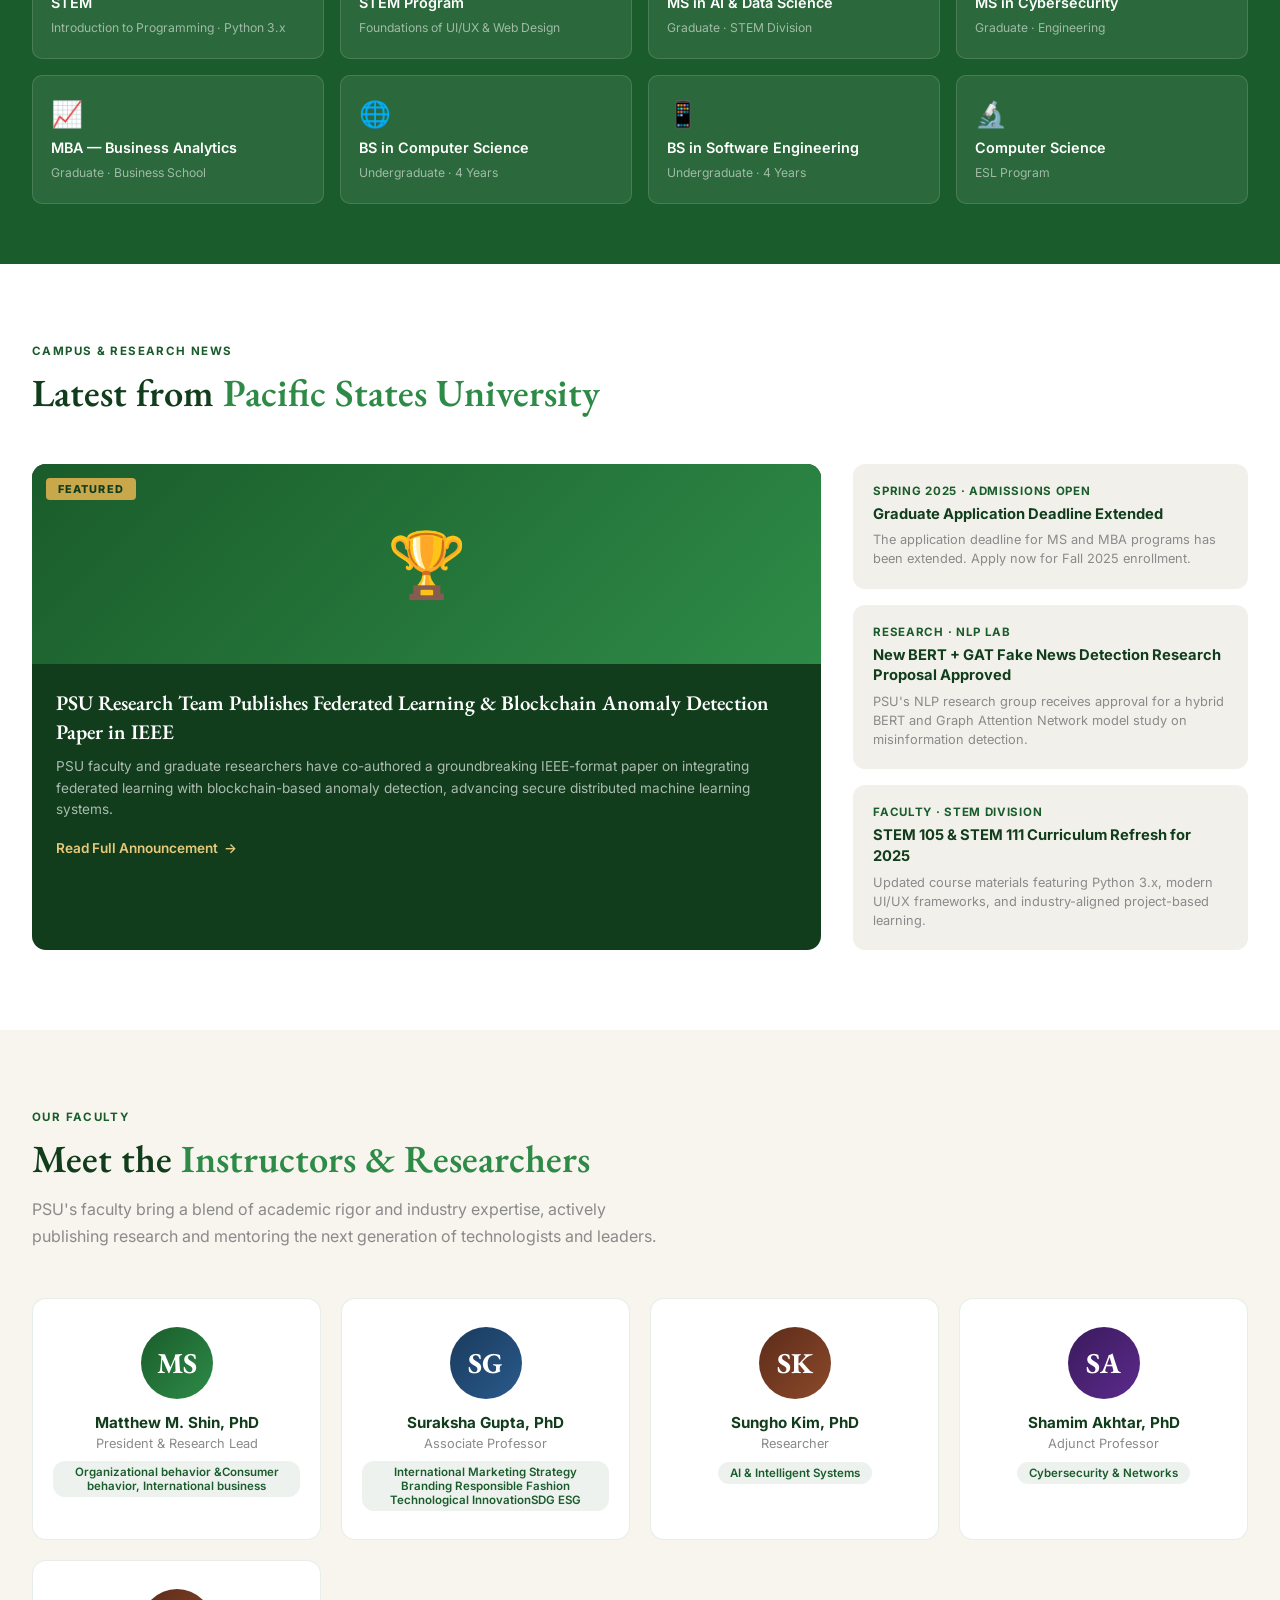
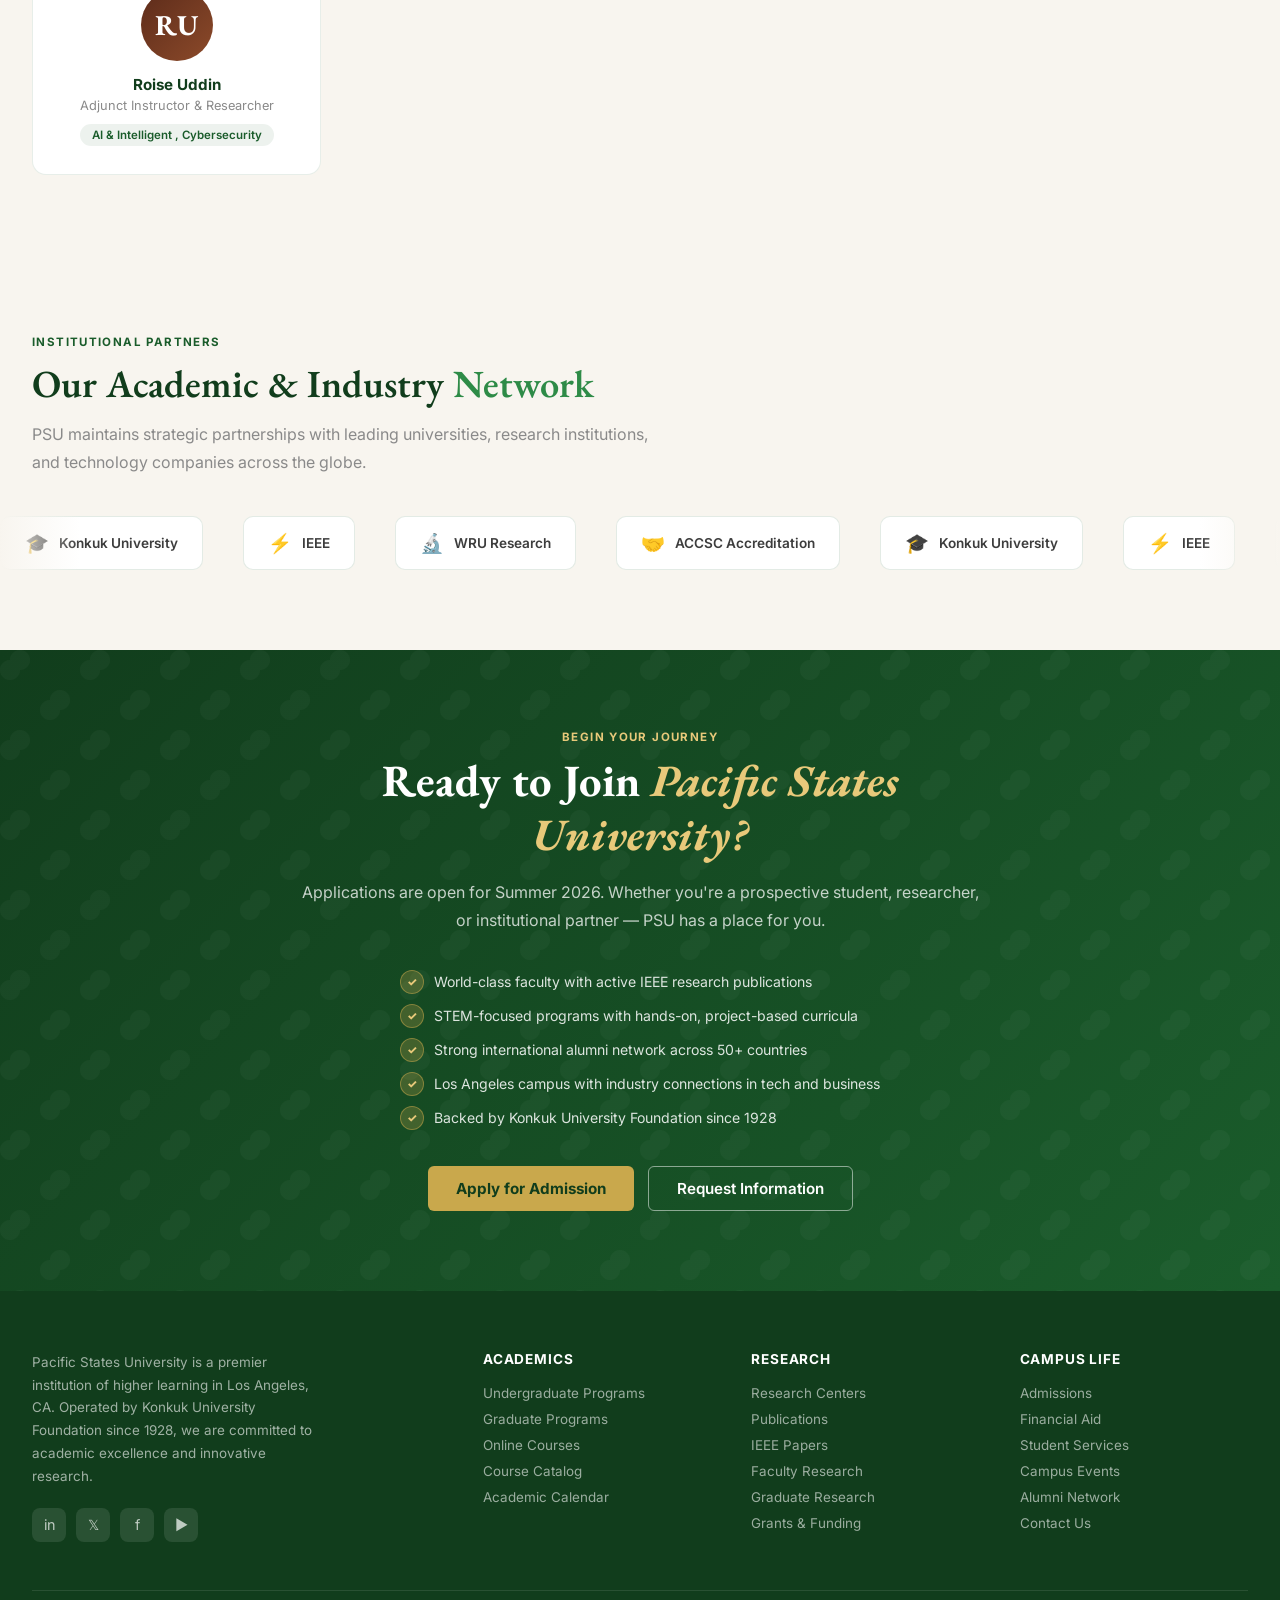
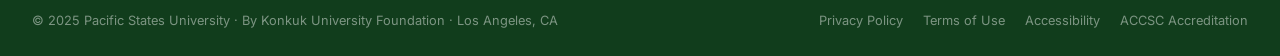
==== commit e0cca0d6: "Rename index (1).html to index.html" ====
--- a/index.html
+++ b/index.html
@@ -1740,15 +1740,14 @@
           <a href="https://scholar.google.com/citations?hl=en&user=YnkNFl0AAAAJ" target="_blank" class="supervisor-scholar">Scholar ↗</a>
         </div>
       </div>
-      
-      </div>
+
       <div class="supervisor-card">
         <div class="supervisor-avatar sv-5">RU</div>
         <div class="supervisor-name">Roise Uddin</div>
+        <div class="supervisor-title">Adjunct Instructor &amp; Researcher</div>
+        <div class="supervisor-dept" style="display:block;text-align:center;">AI & Machine Learning</div>
         <div class="supervisor-interests">
-        <div class="supervisor-title">Adjunct Instructor &amp; Researcher</div
-        <div class="supervisor-title">IEEE Senior Member | Research Scientist</div 
-        <div class="supervisor-interests-label">Research Interests</div>
+          <div class="supervisor-interests-label">Research Interests</div>
           <div class="supervisor-tags">
             <span class="supervisor-tag">Federated Learning</span>
             <span class="supervisor-tag">Blockchain Security</span>
@@ -1762,23 +1761,6 @@
         </div>
       </div>
 
-      <div class="supervisor-card">
-        <div class="supervisor-avatar sv-6">SGP</div>
-        <div class="supervisor-name">Sung Gyu Park, PhD</div>
-        <div class="supervisor-title">Adjunct Instructor &amp; Researcher</div>
-        <div class="supervisor-dept" style="display:block;text-align:center;">Experimental Economics Behavioral Economics Game Theory</div>
-        <div class="supervisor-interests">
-          <div class="supervisor-interests-label">Research Interests</div>
-          <div class="supervisor-tags">
-            <span class="supervisor-tag">Experimental Economics</span>
-            <span class="supervisor-tag">Behavioral Economics</span>
-            <span class="supervisor-tag">Game Theory</span>
-          </div>
-        </div>
-        <div class="supervisor-contact">
-          <a href="mailto:seong-gyu.park@psuca.edu" class="supervisor-email">📧 seong-gyu.park@psuca.edu</a>
-          <a href="https://scholar.google.com/citations?user=hY-TyloAAAAJ&hl=en" target="_blank" class="supervisor-scholar">Scholar ↗</a>
-            </div>
     </div>
   </div>
 </section>
@@ -2102,11 +2084,6 @@
         <div class="faculty-role">Adjunct Instructor & Researcher </div>
         <div class="faculty-dept">AI & Intelligent , Cybersecurity </div>
       </div>
-       <div class="faculty-card">
-        <div class="faculty-avatar fa-3">SGU</div>
-        <div class="faculty-name">Sung Gyu Park, PhD</div>
-        <div class="faculty-role">Adjunct Instructor & Researcher </div>
-      </div>
     </div>
   </div>
 </section>
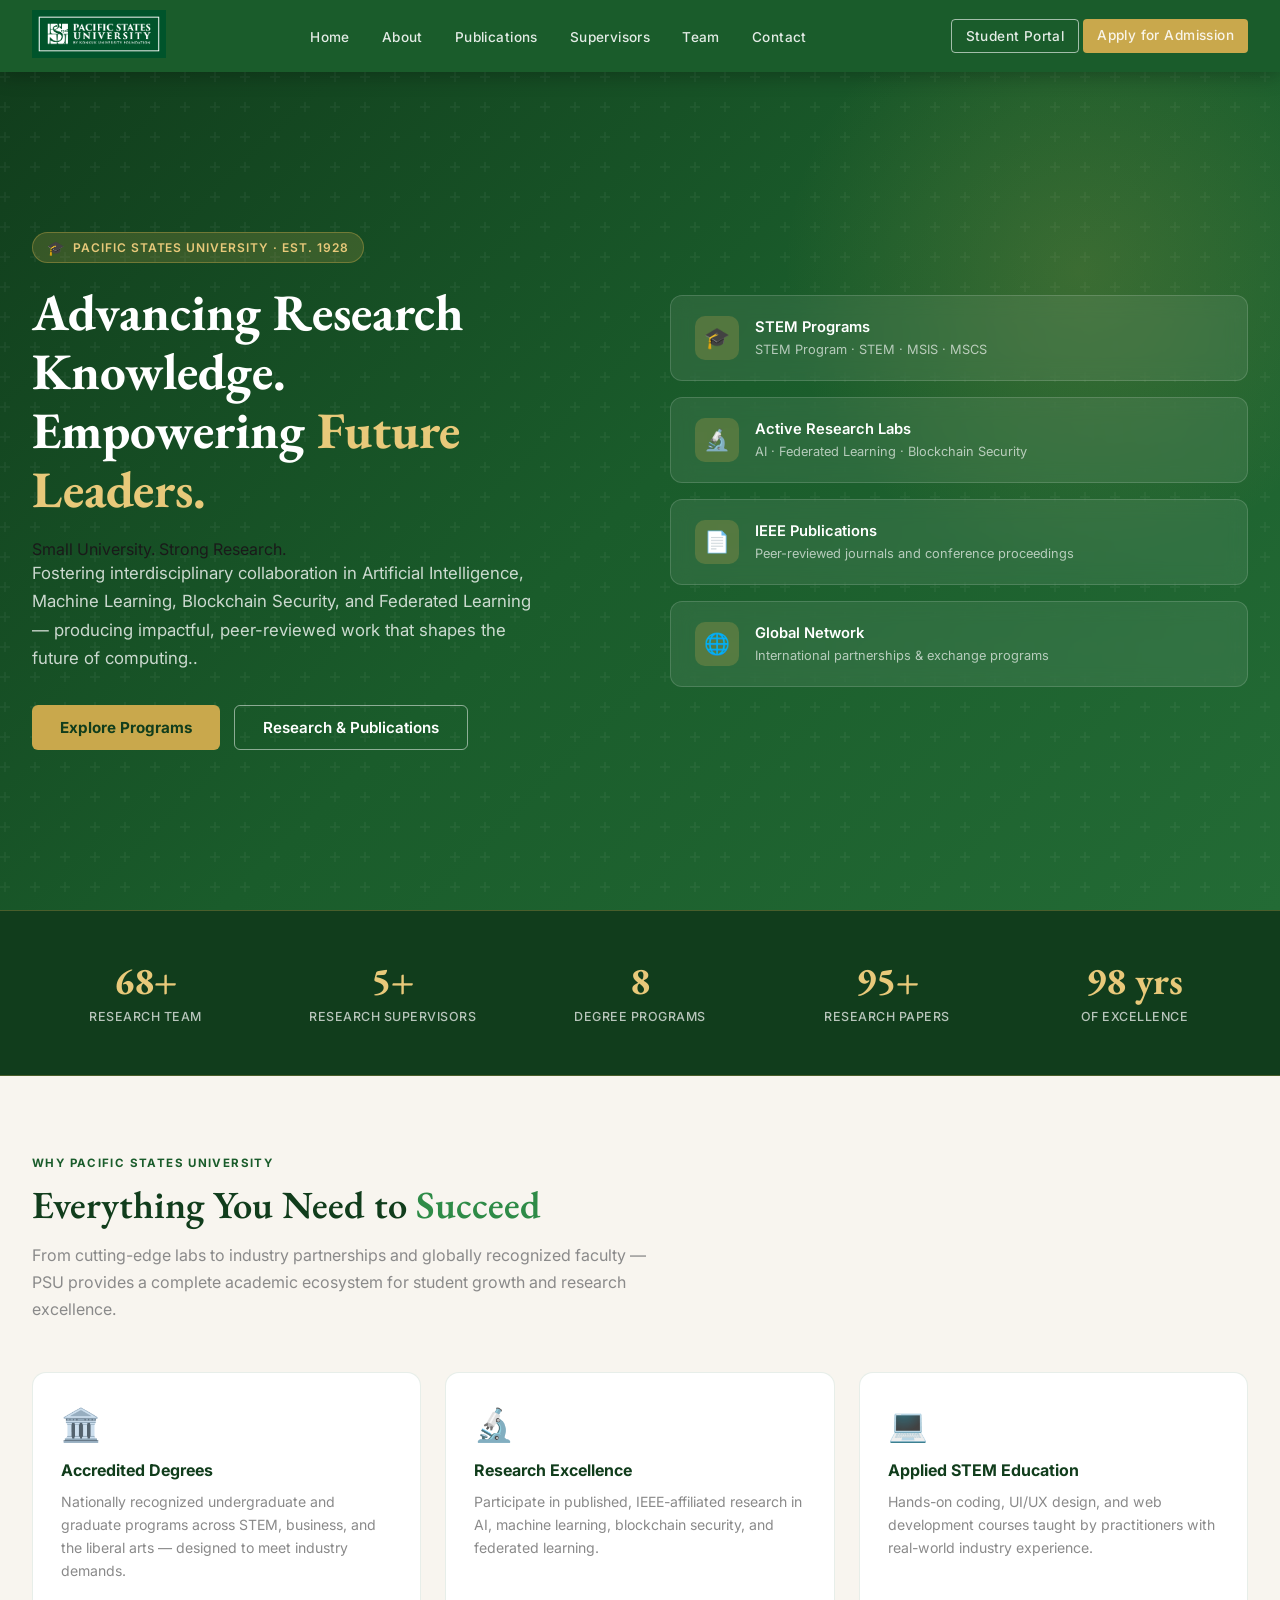
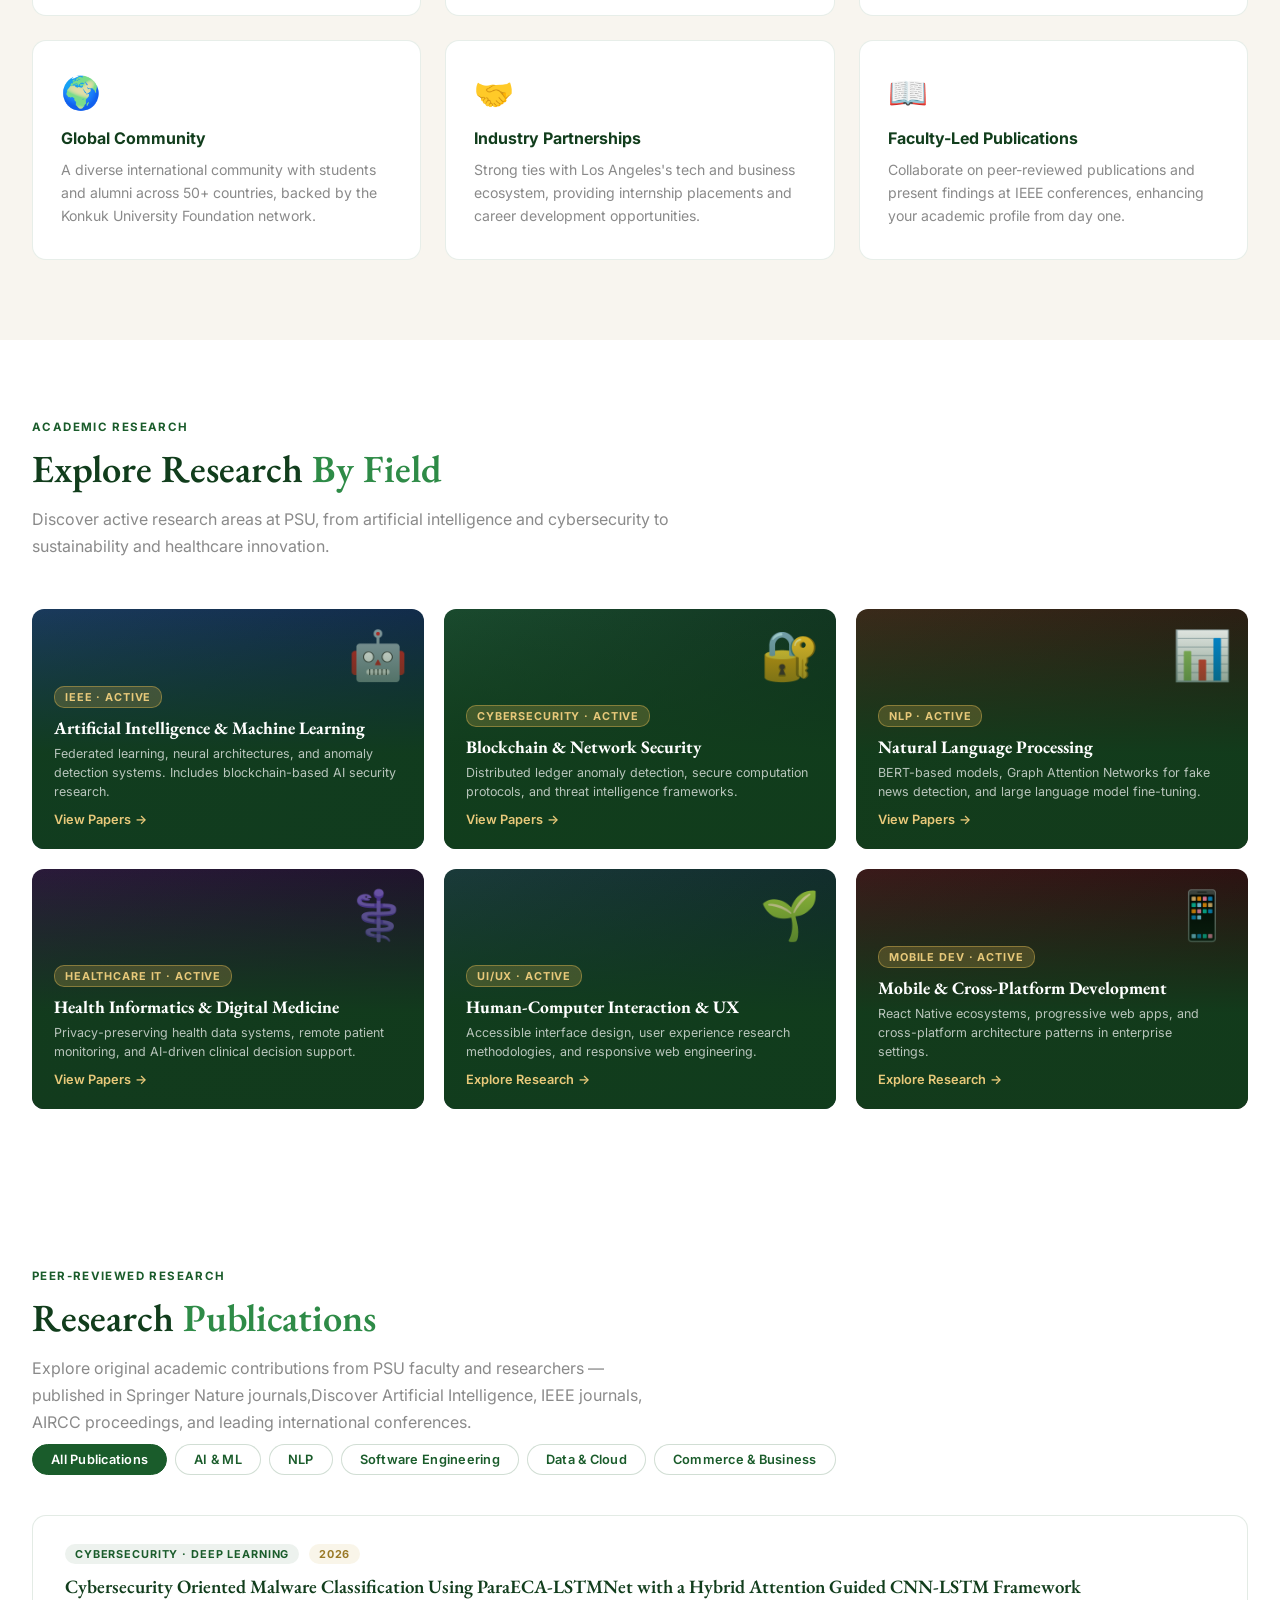
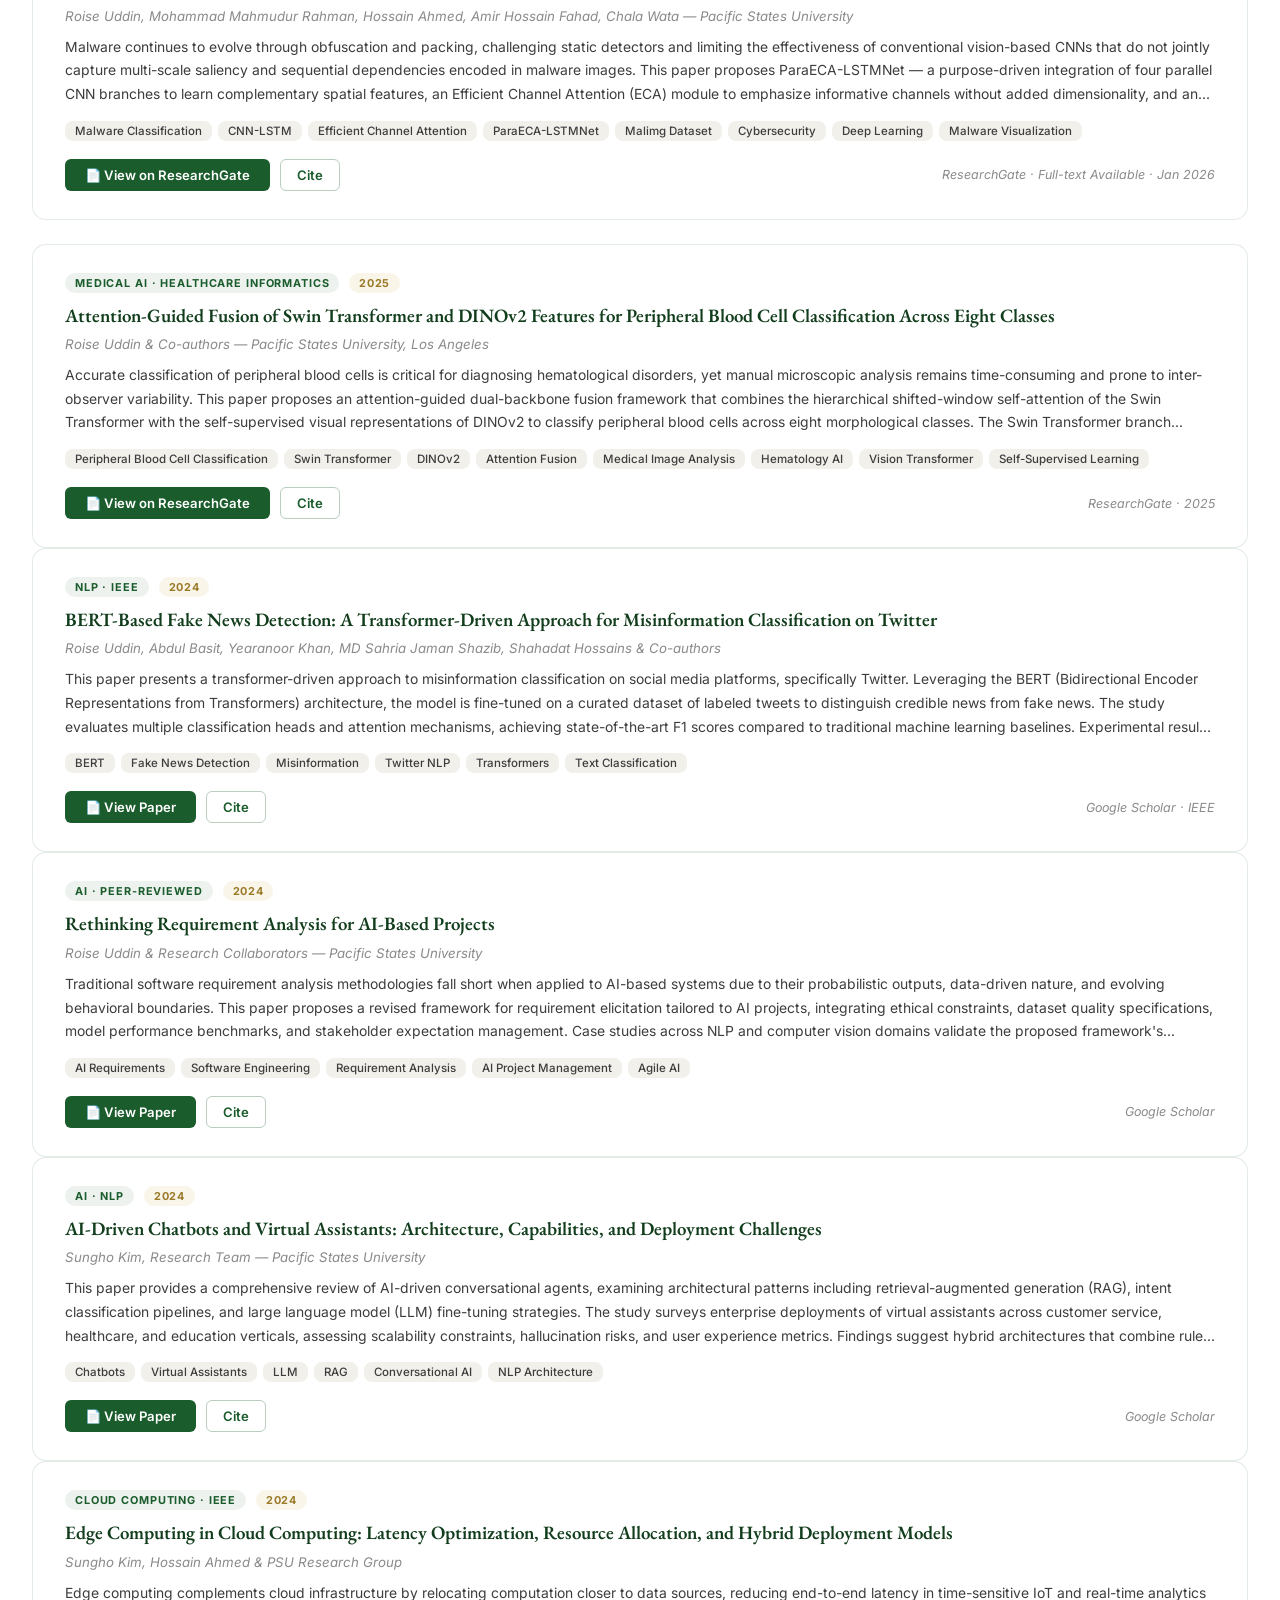
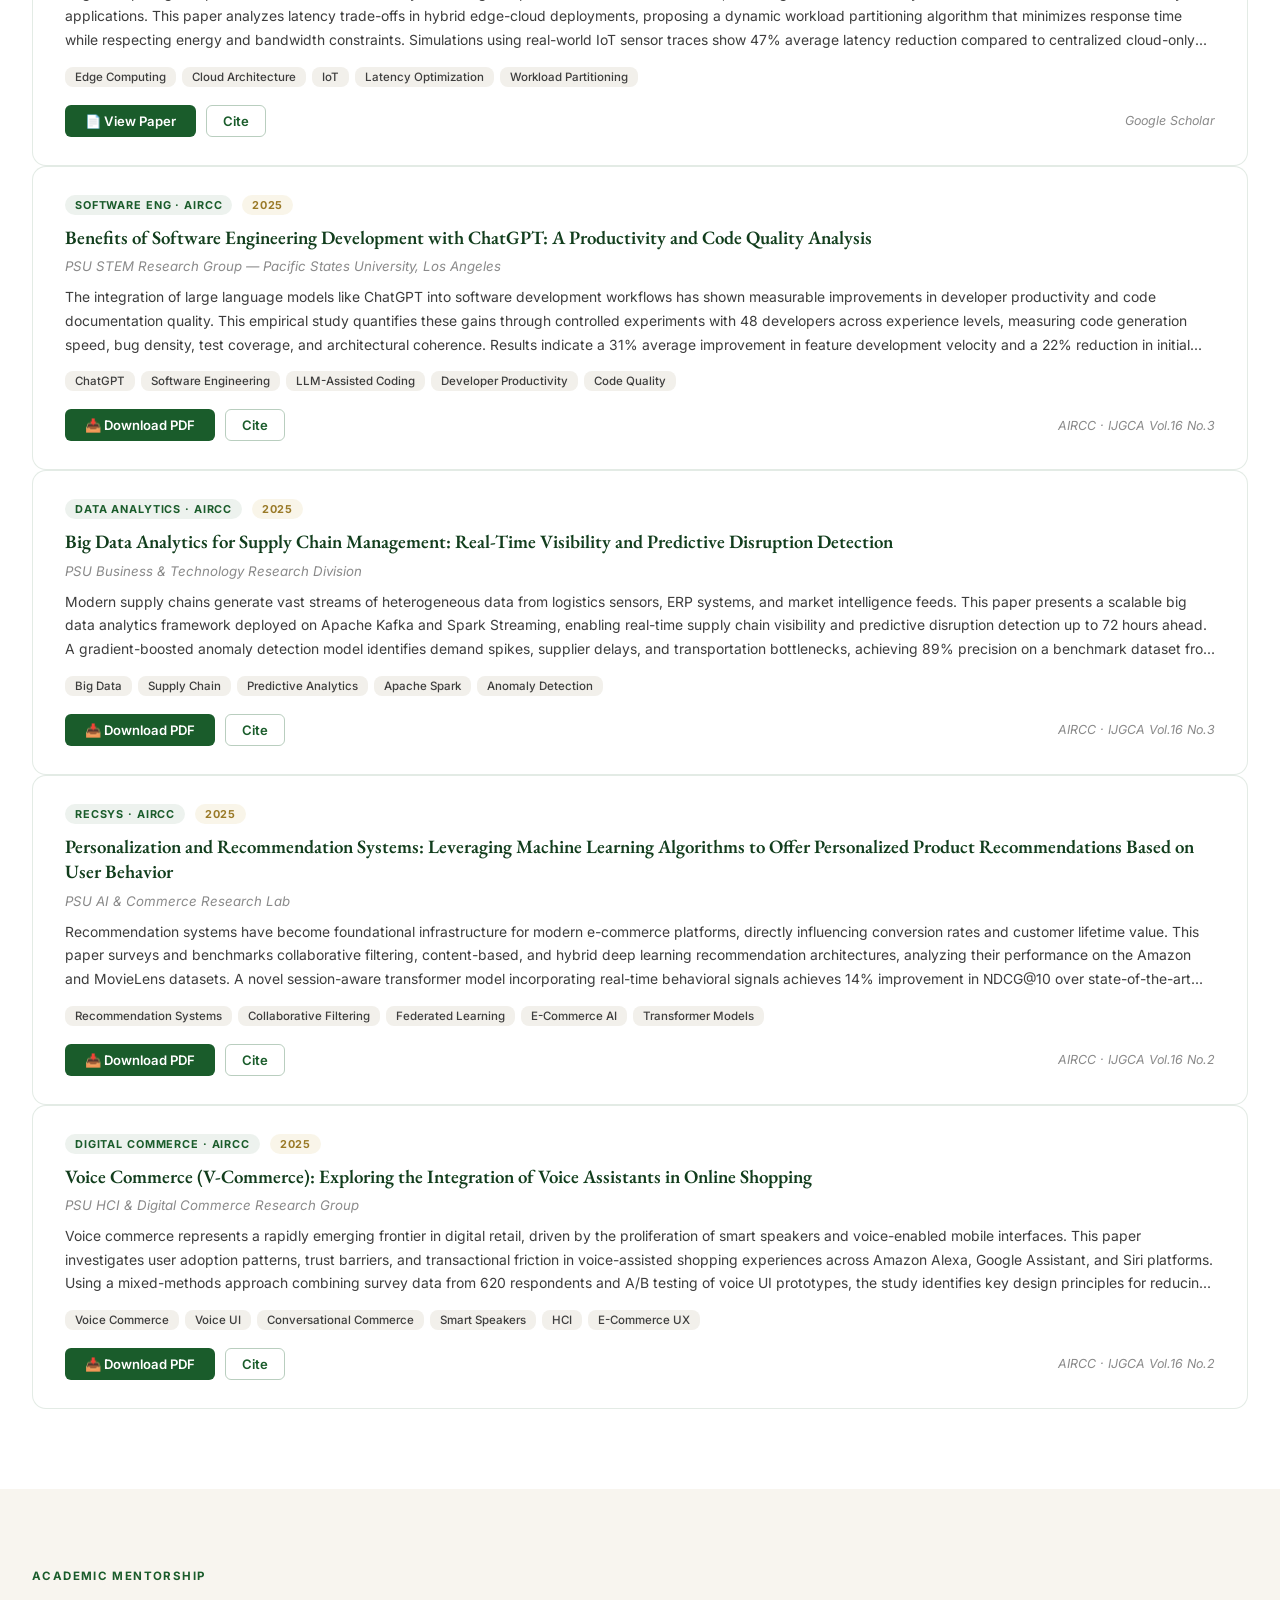
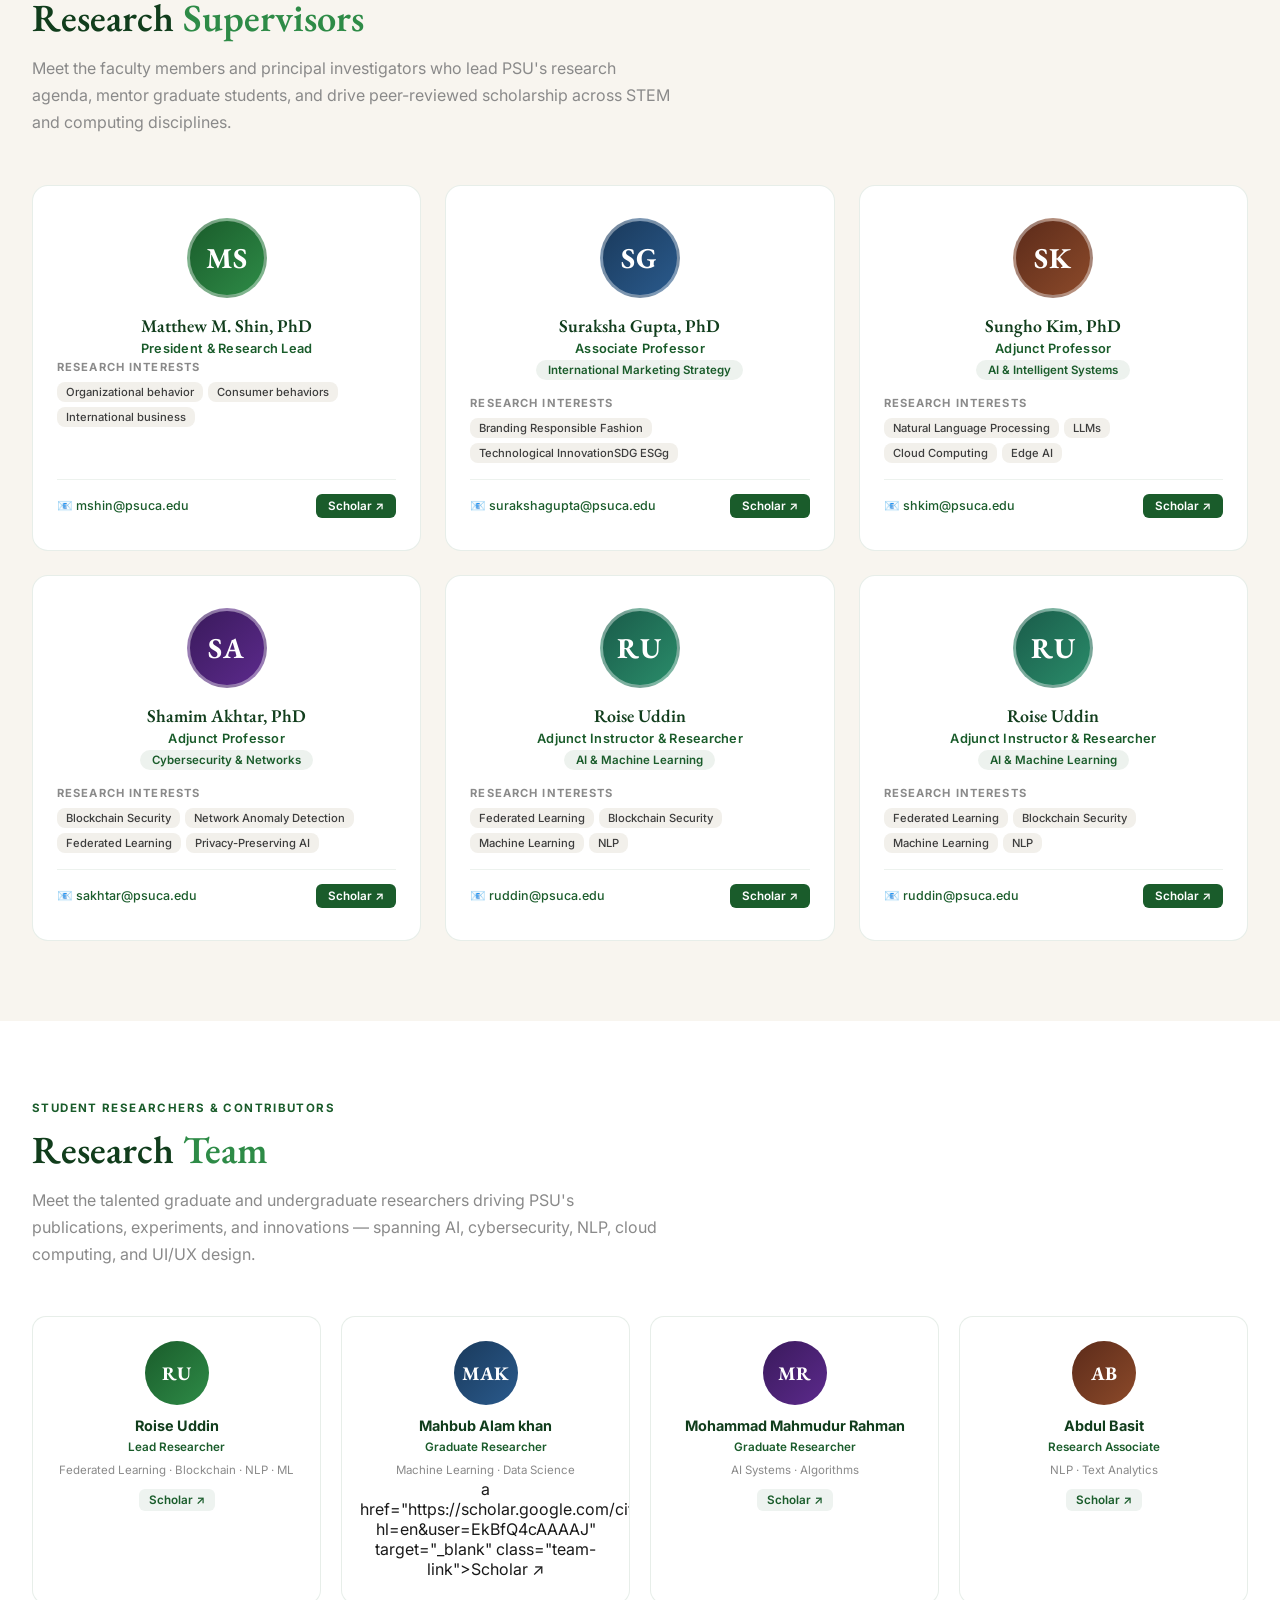
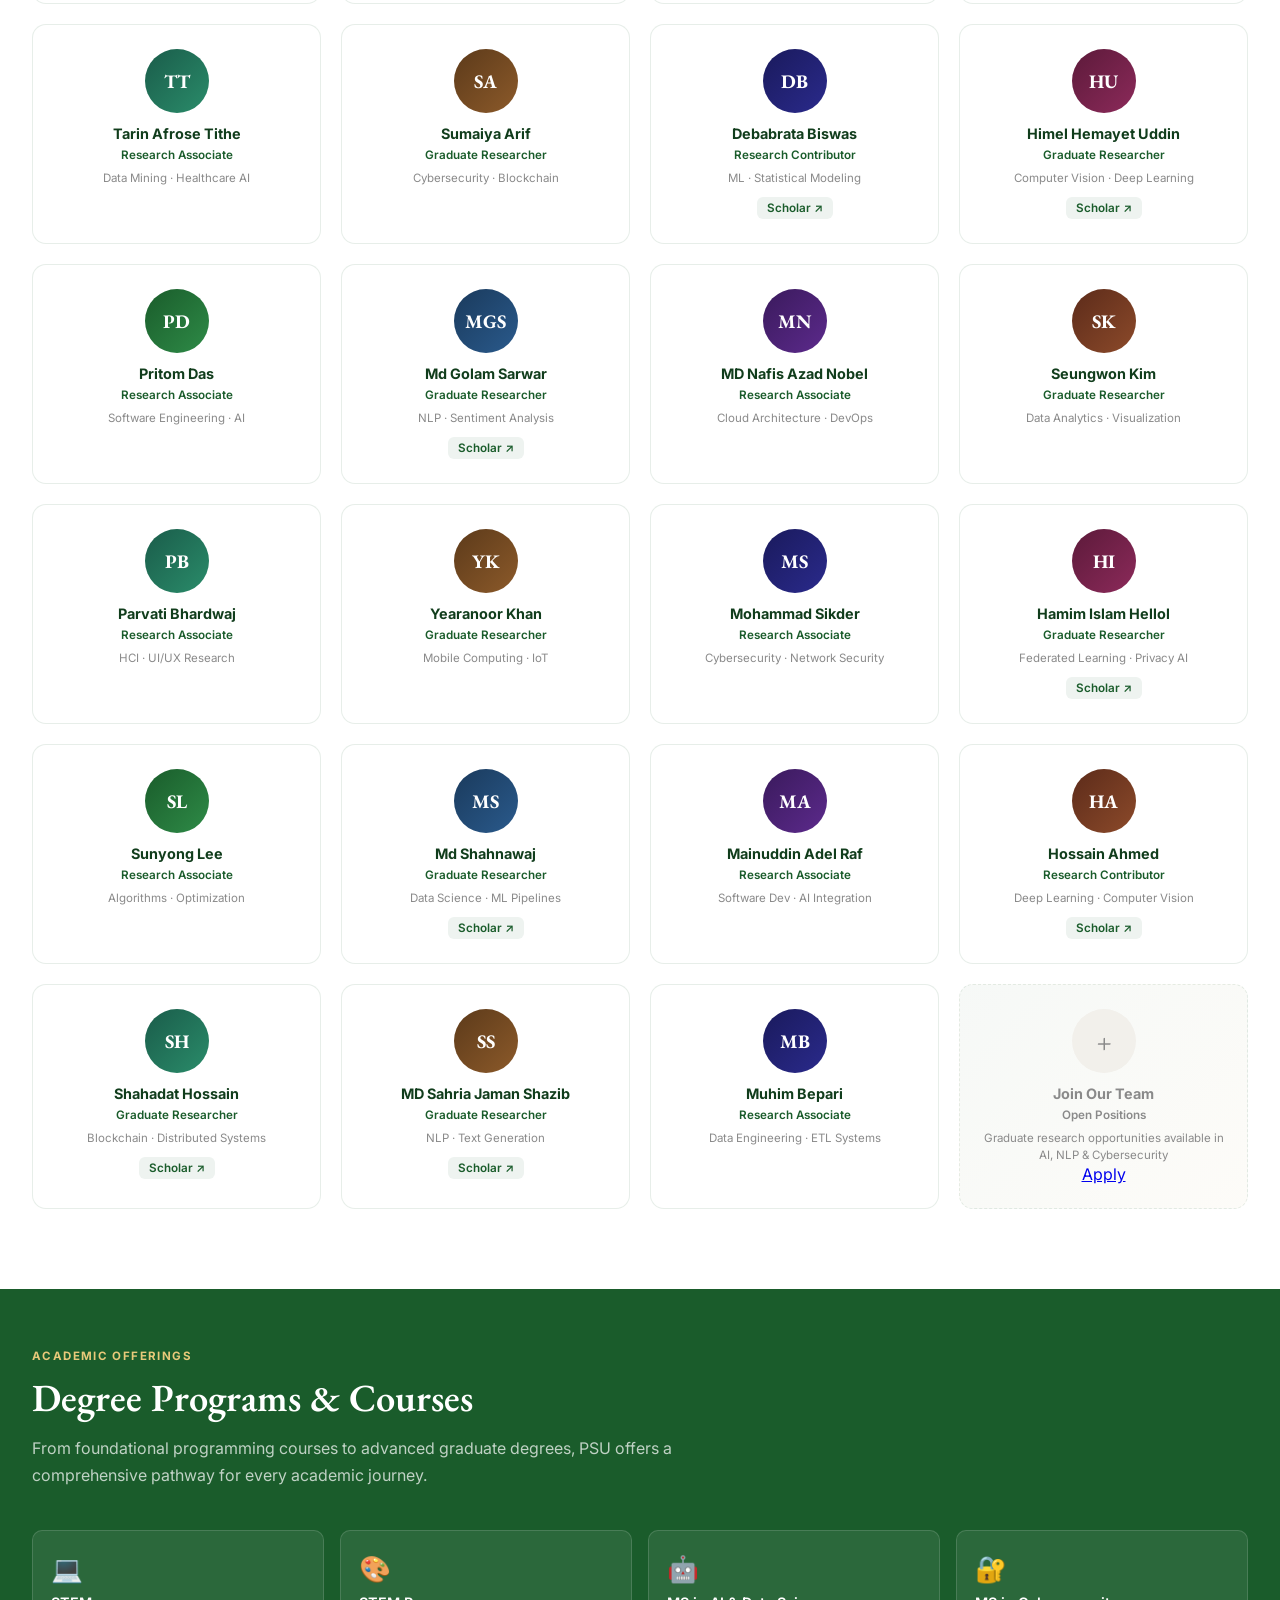
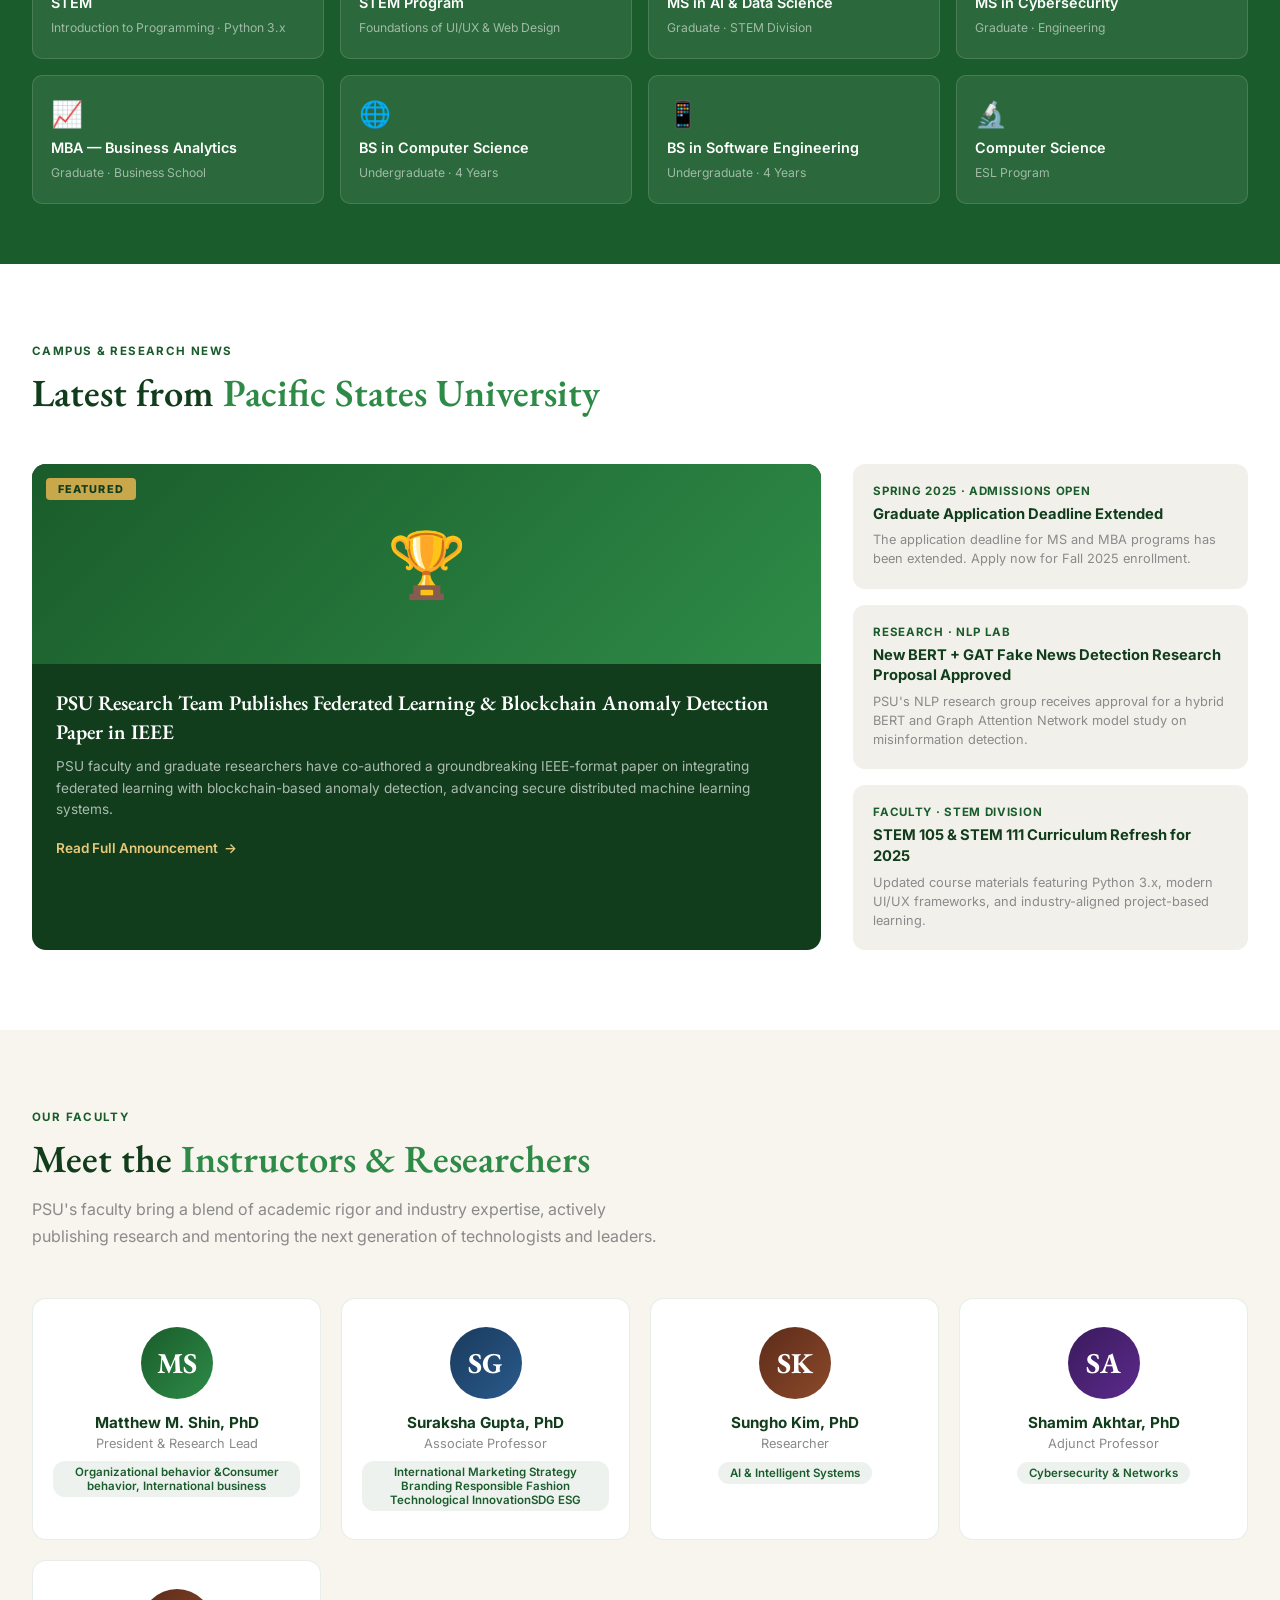
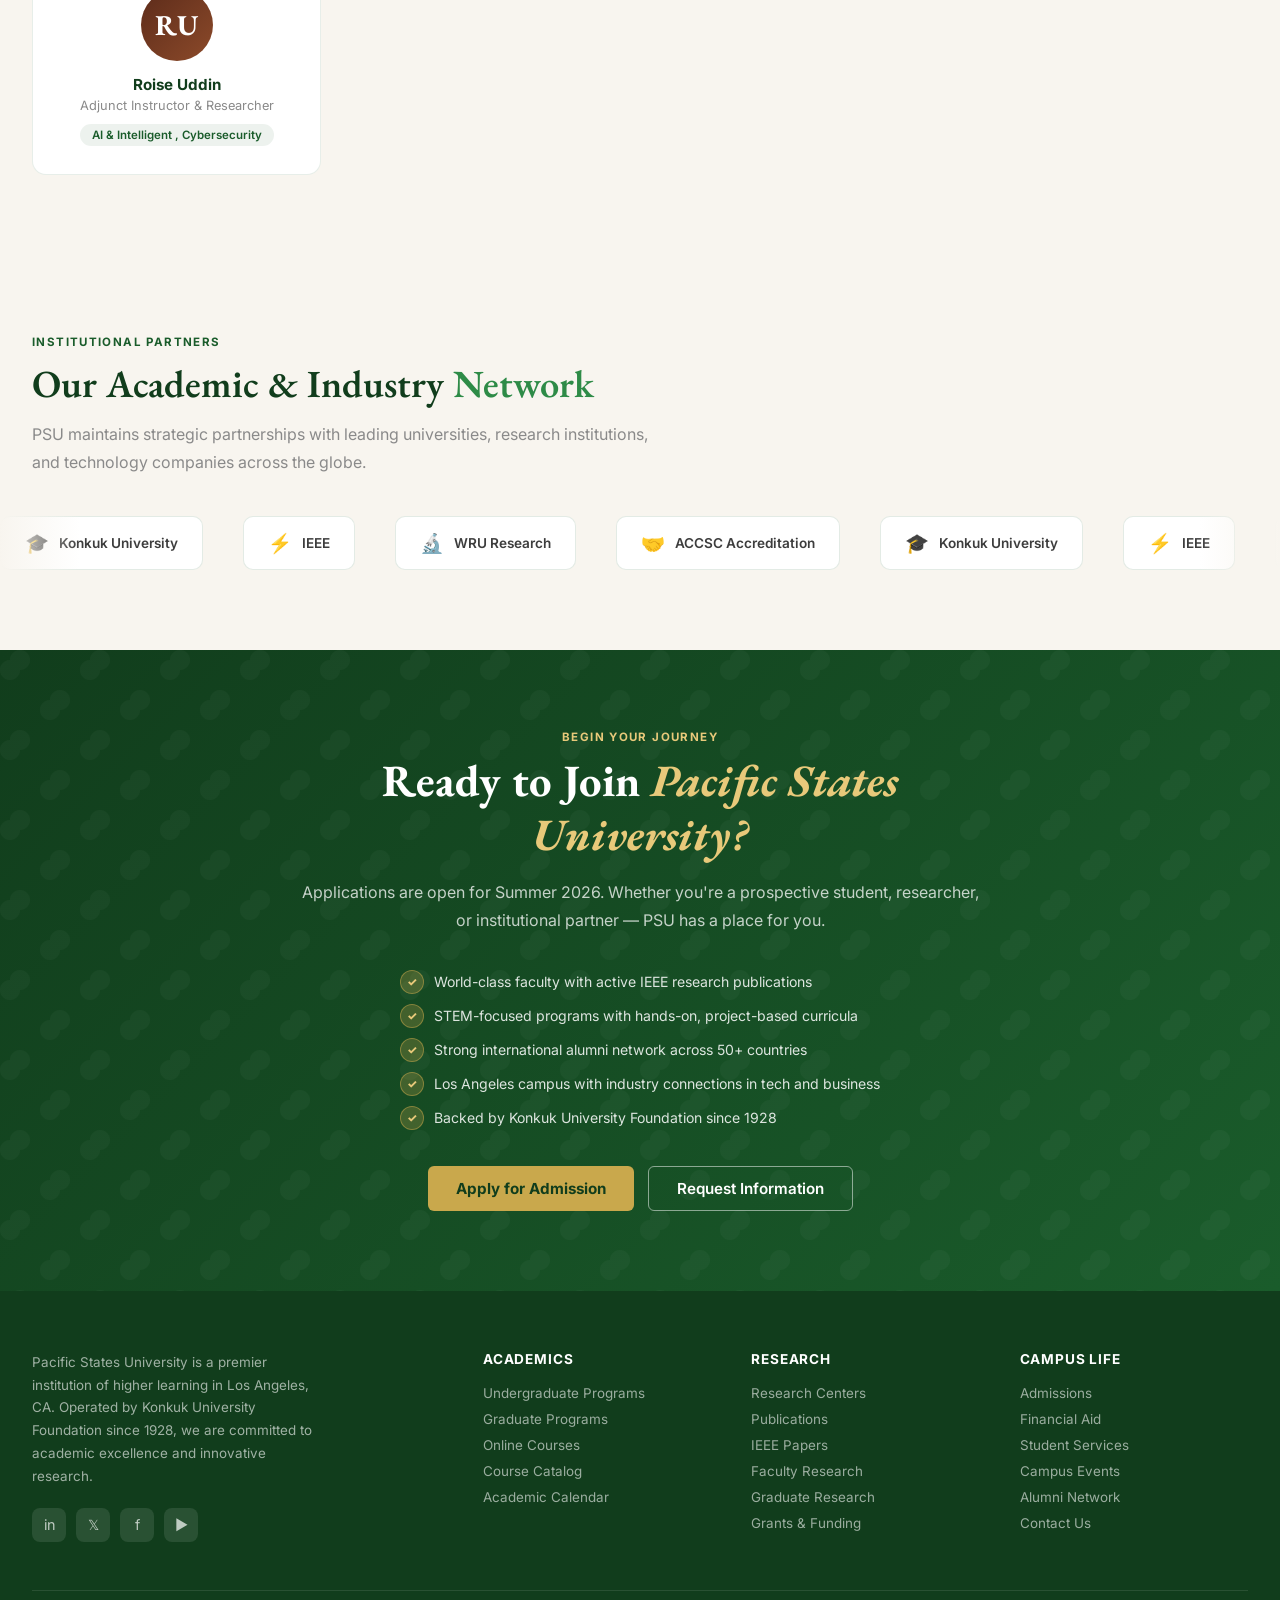
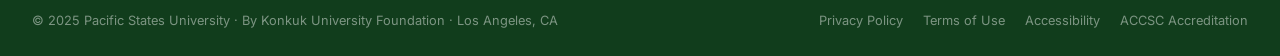
==== commit d4b15237: "Update index.html" ====
--- a/index.html
+++ b/index.html
@@ -1738,6 +1738,26 @@
         <div class="supervisor-contact">
           <a href="mailto:sakhtar@psuca.edu" class="supervisor-email">📧 sakhtar@psuca.edu</a>
           <a href="https://scholar.google.com/citations?hl=en&user=YnkNFl0AAAAJ" target="_blank" class="supervisor-scholar">Scholar ↗</a>
+        </div>
+      </div>
+      
+      <div class="supervisor-card">
+        <div class="supervisor-avatar sv-5">RU</div>
+        <div class="supervisor-name">Roise Uddin</div>
+        <div class="supervisor-title">Adjunct Instructor &amp; Researcher</div>
+        <div class="supervisor-dept" style="display:block;text-align:center;">AI & Machine Learning</div>
+        <div class="supervisor-interests">
+          <div class="supervisor-interests-label">Research Interests</div>
+          <div class="supervisor-tags">
+            <span class="supervisor-tag">Federated Learning</span>
+            <span class="supervisor-tag">Blockchain Security</span>
+            <span class="supervisor-tag">Machine Learning</span>
+            <span class="supervisor-tag">NLP</span>
+          </div>
+        </div>
+        <div class="supervisor-contact">
+          <a href="mailto:ruddin@psuca.edu" class="supervisor-email">📧 ruddin@psuca.edu</a>
+          <a href="https://scholar.google.com/citations?user=B9-vdCgAAAAJ&hl=en" target="_blank" class="supervisor-scholar">Scholar ↗</a>
         </div>
       </div>
 
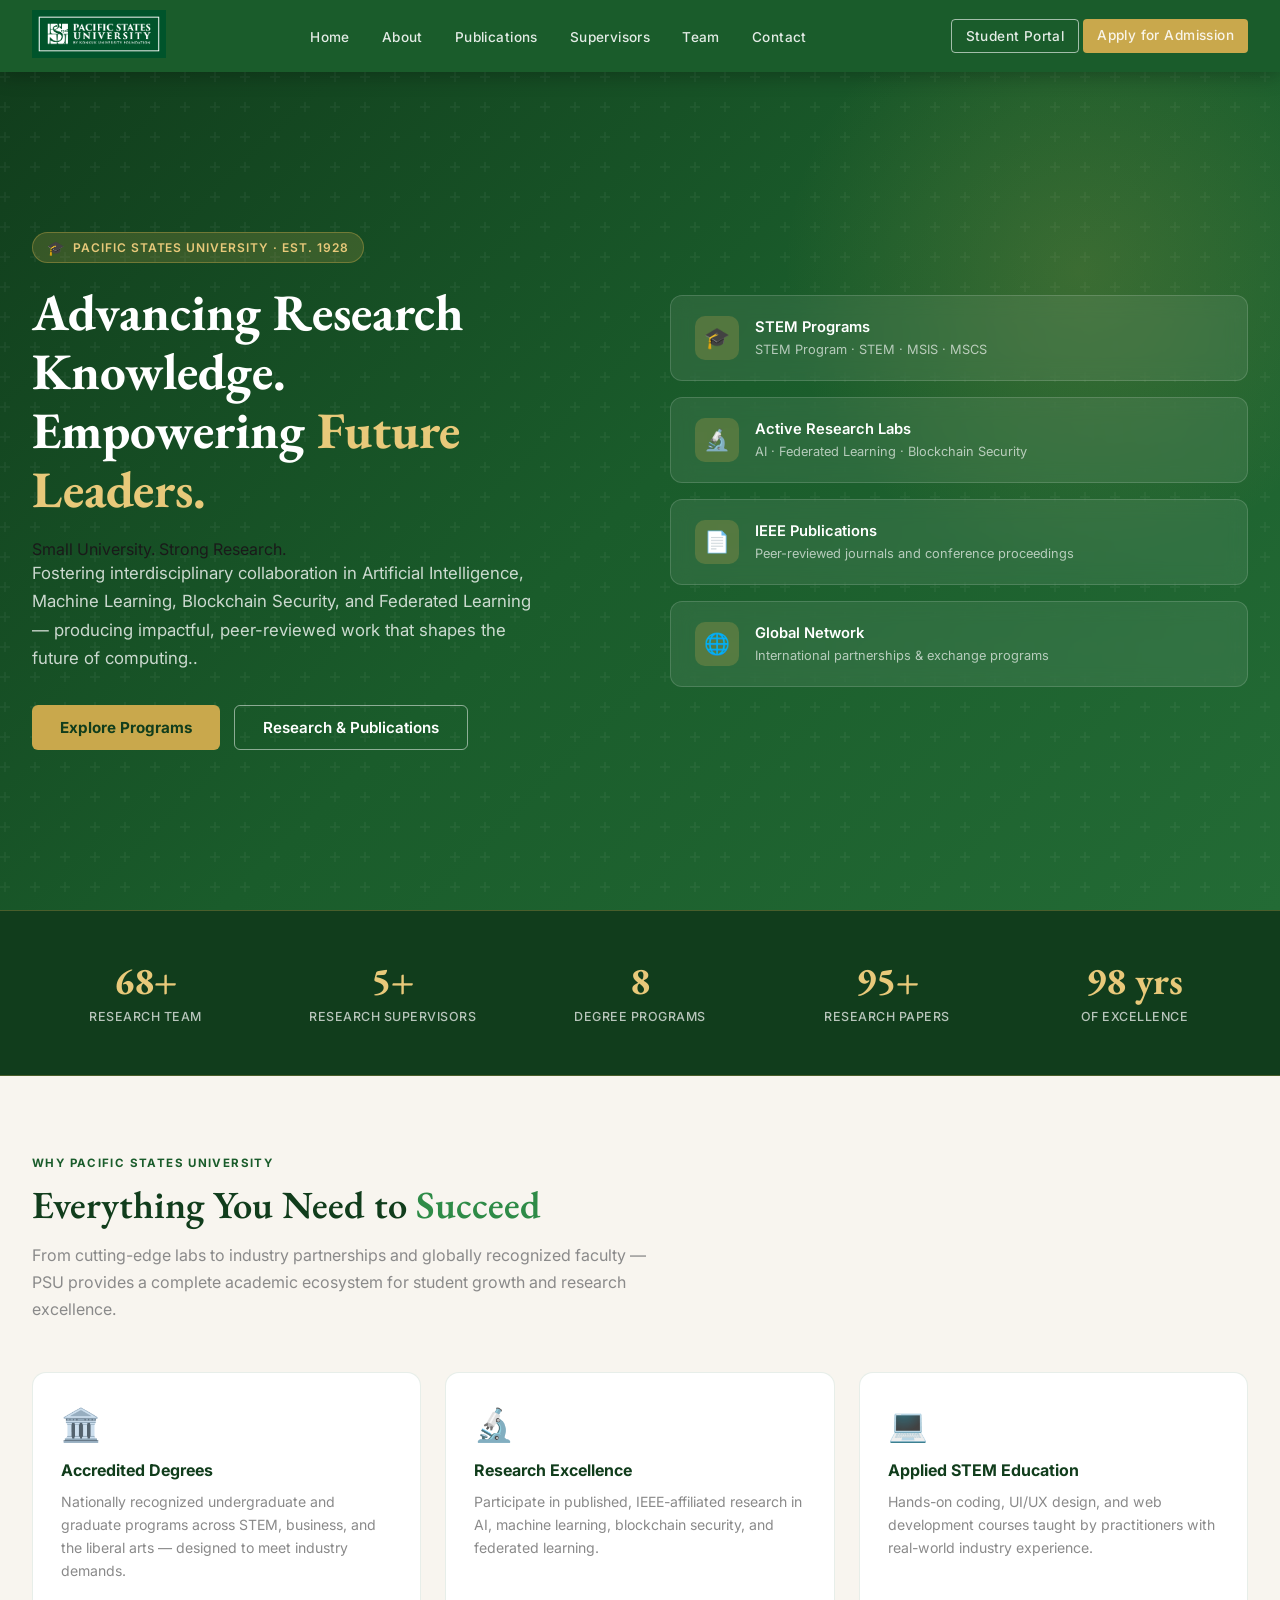
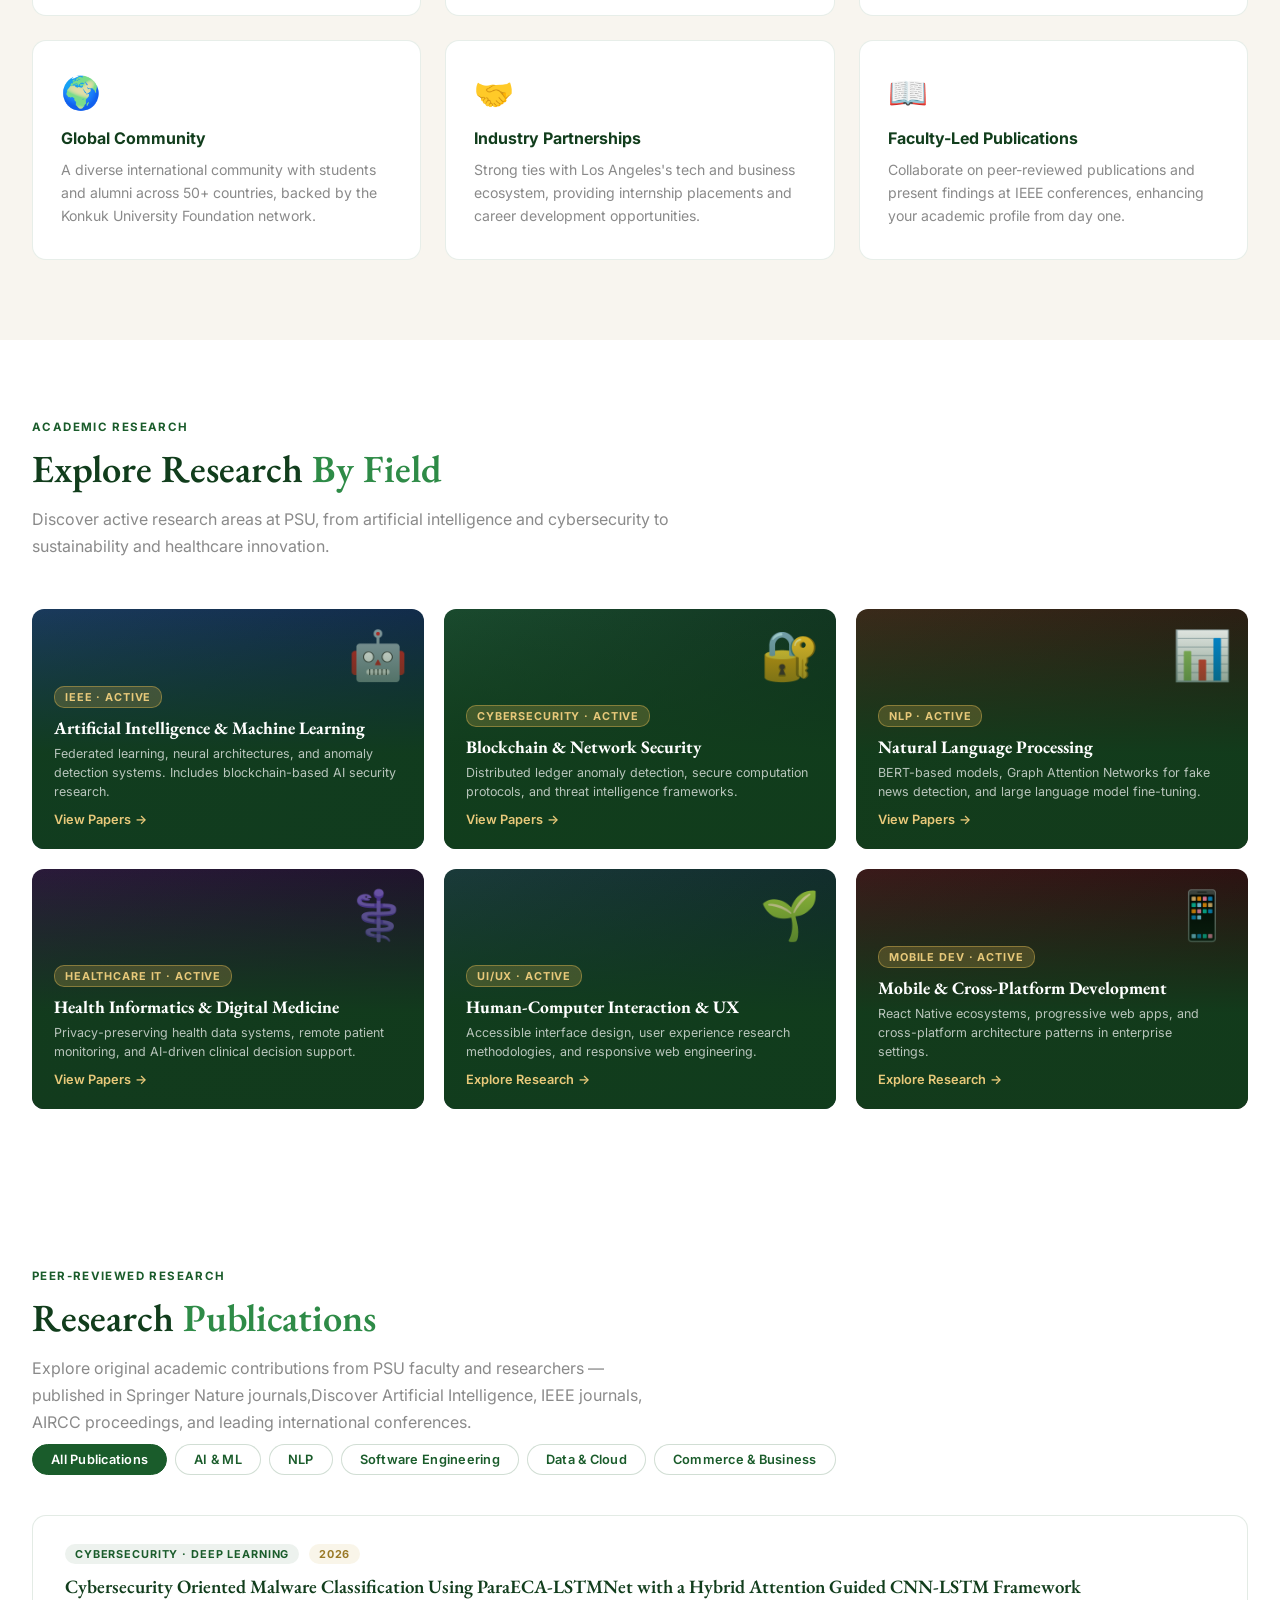
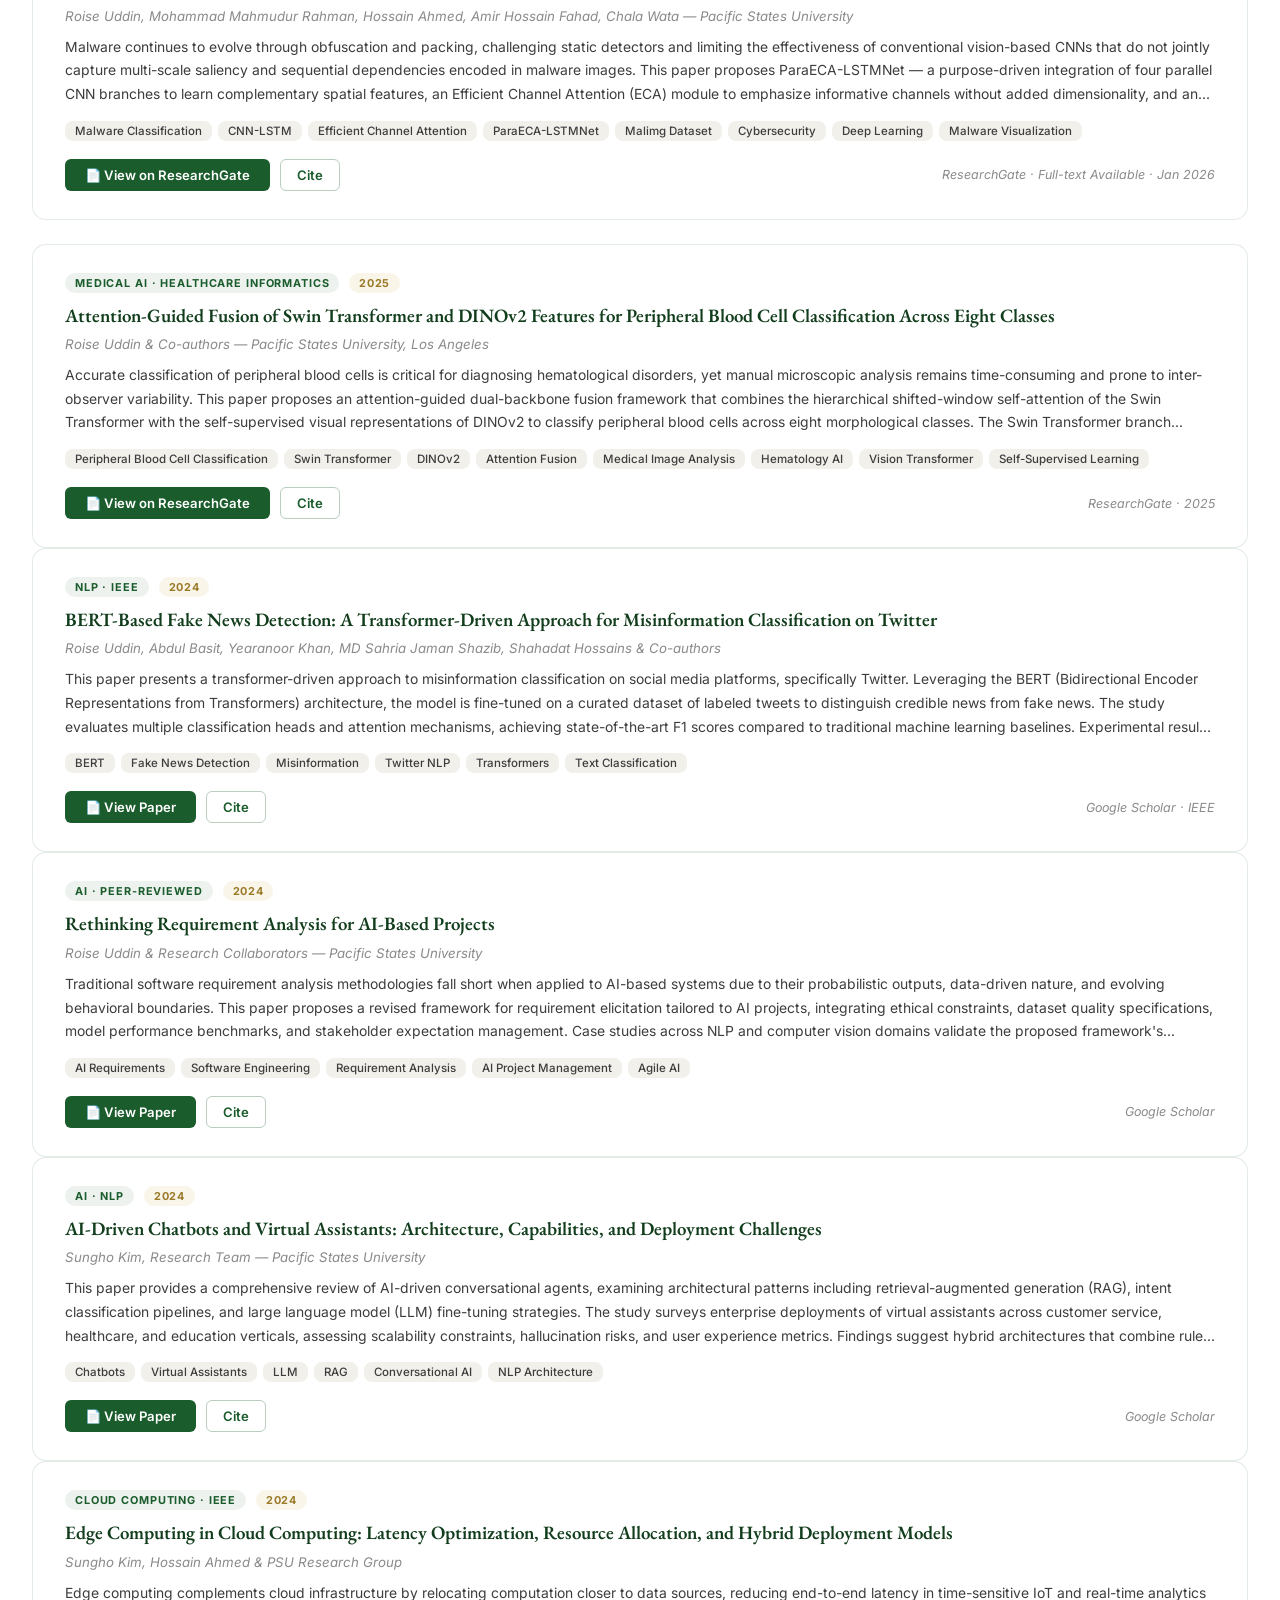
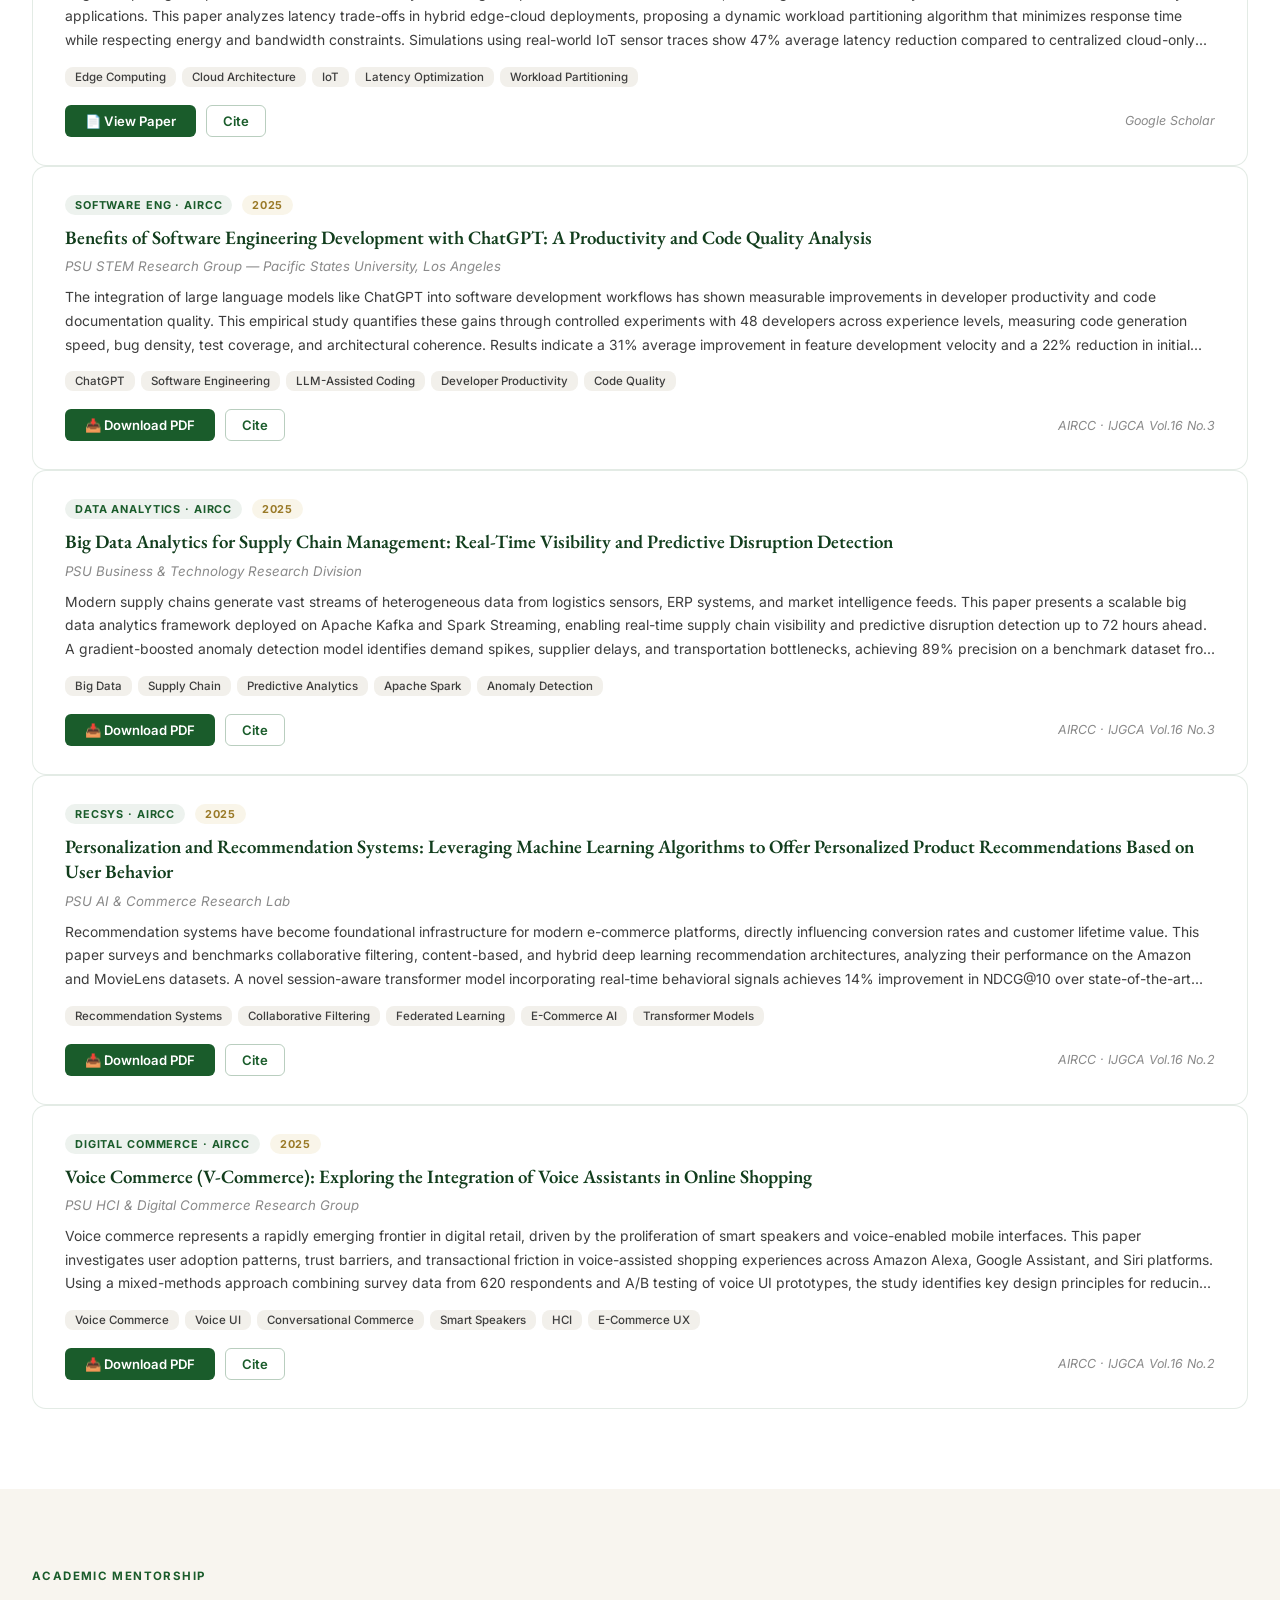
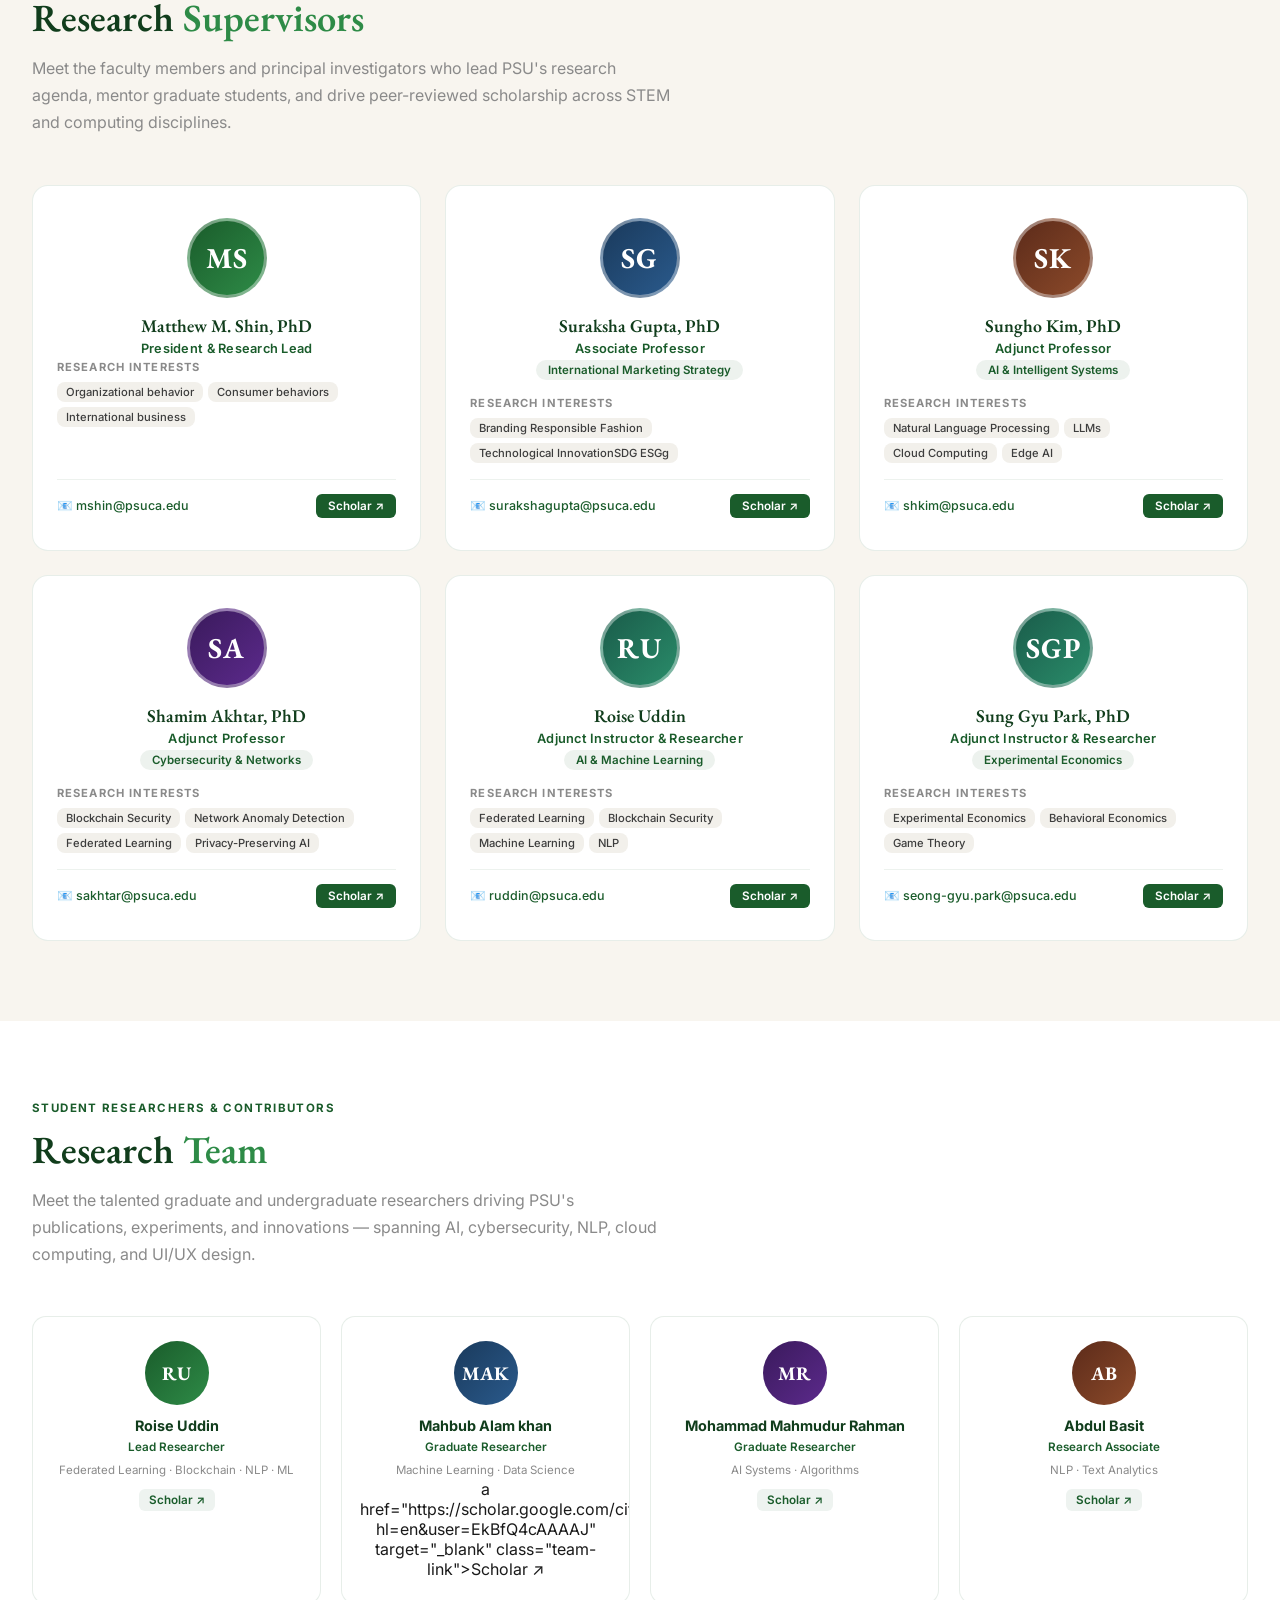
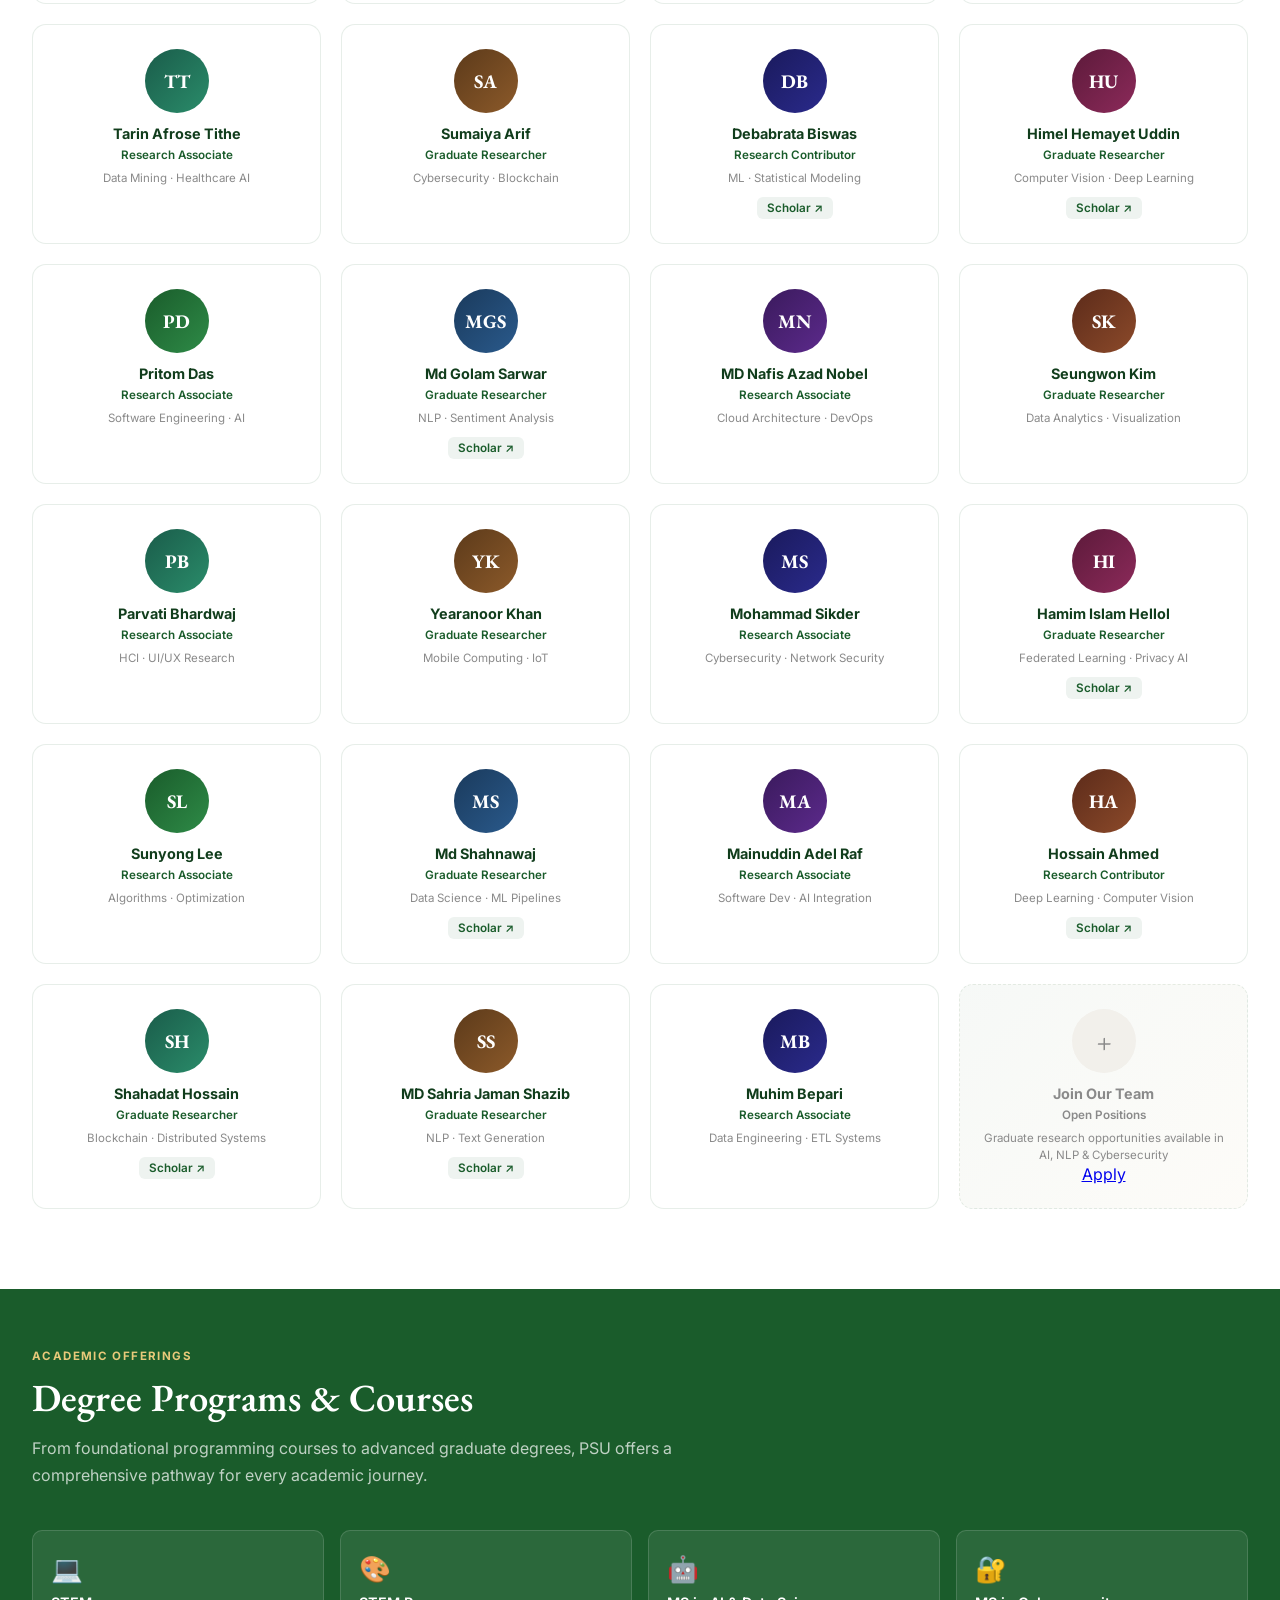
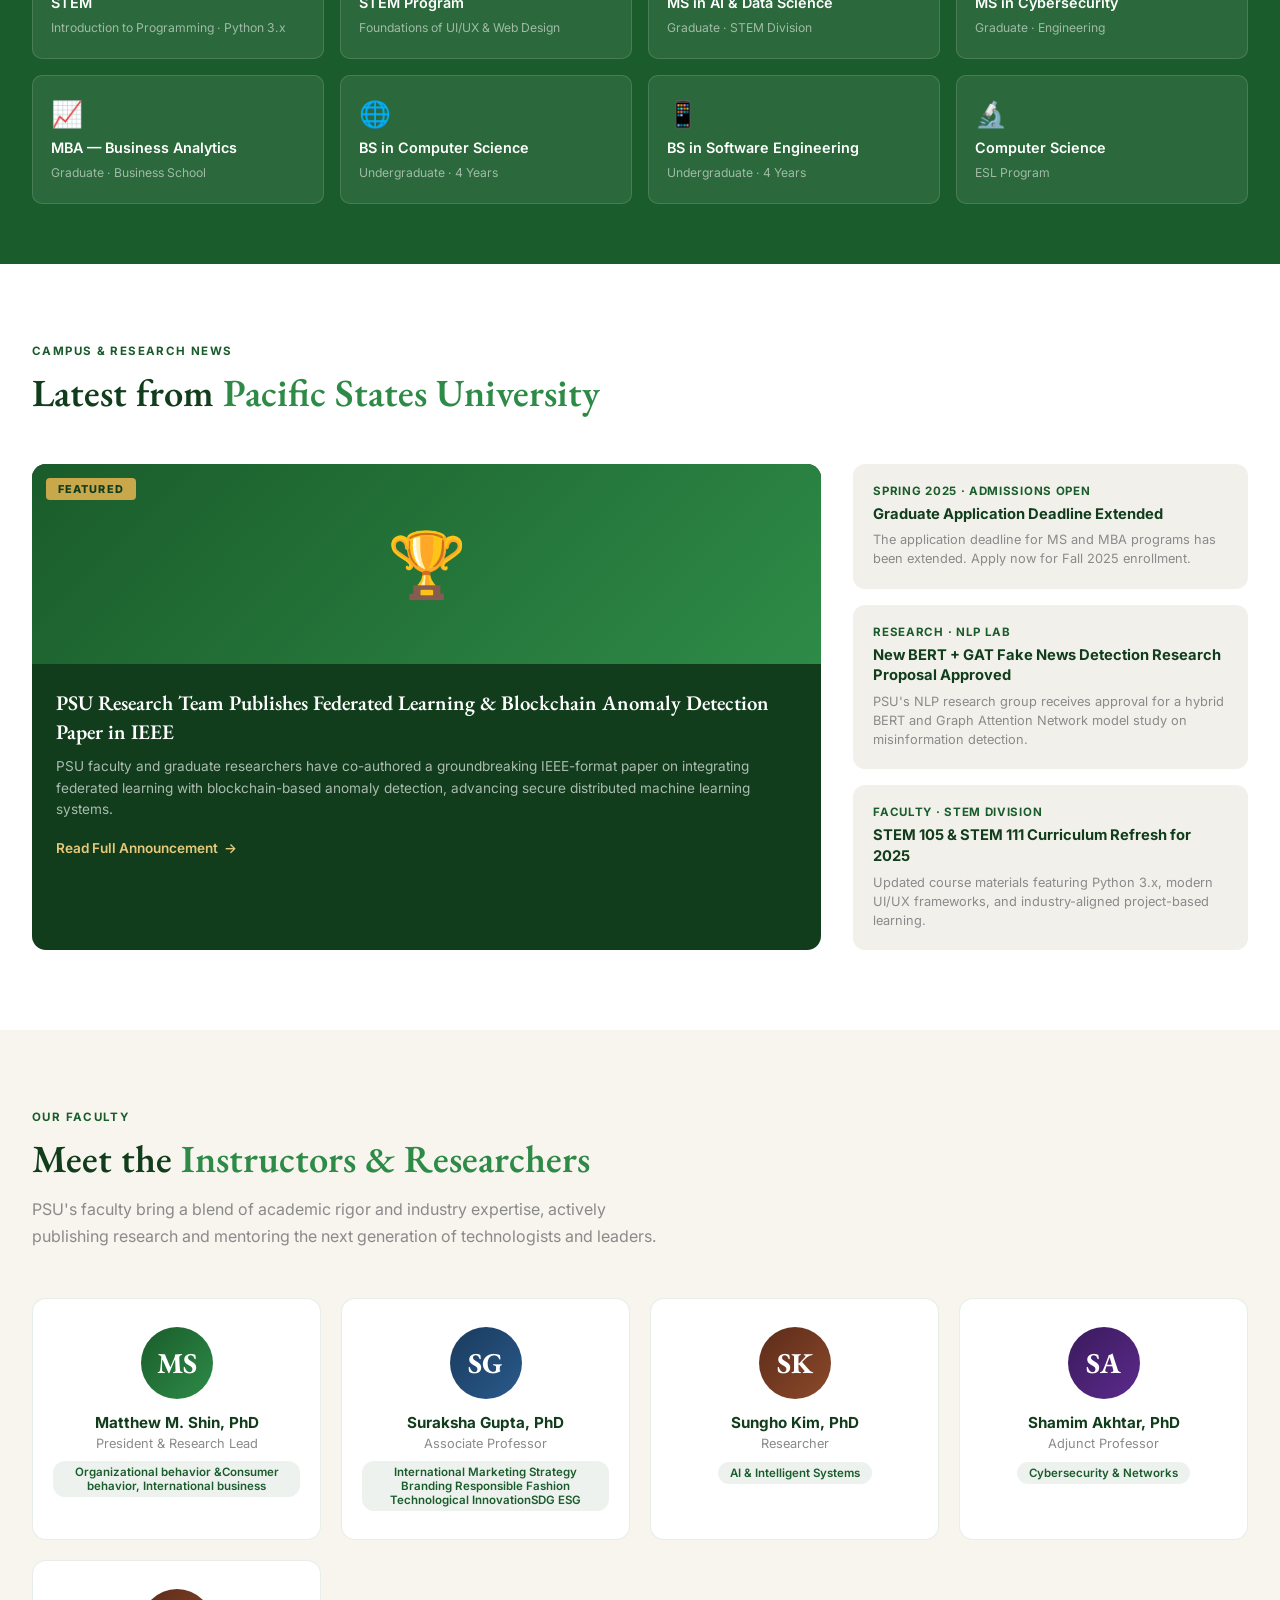
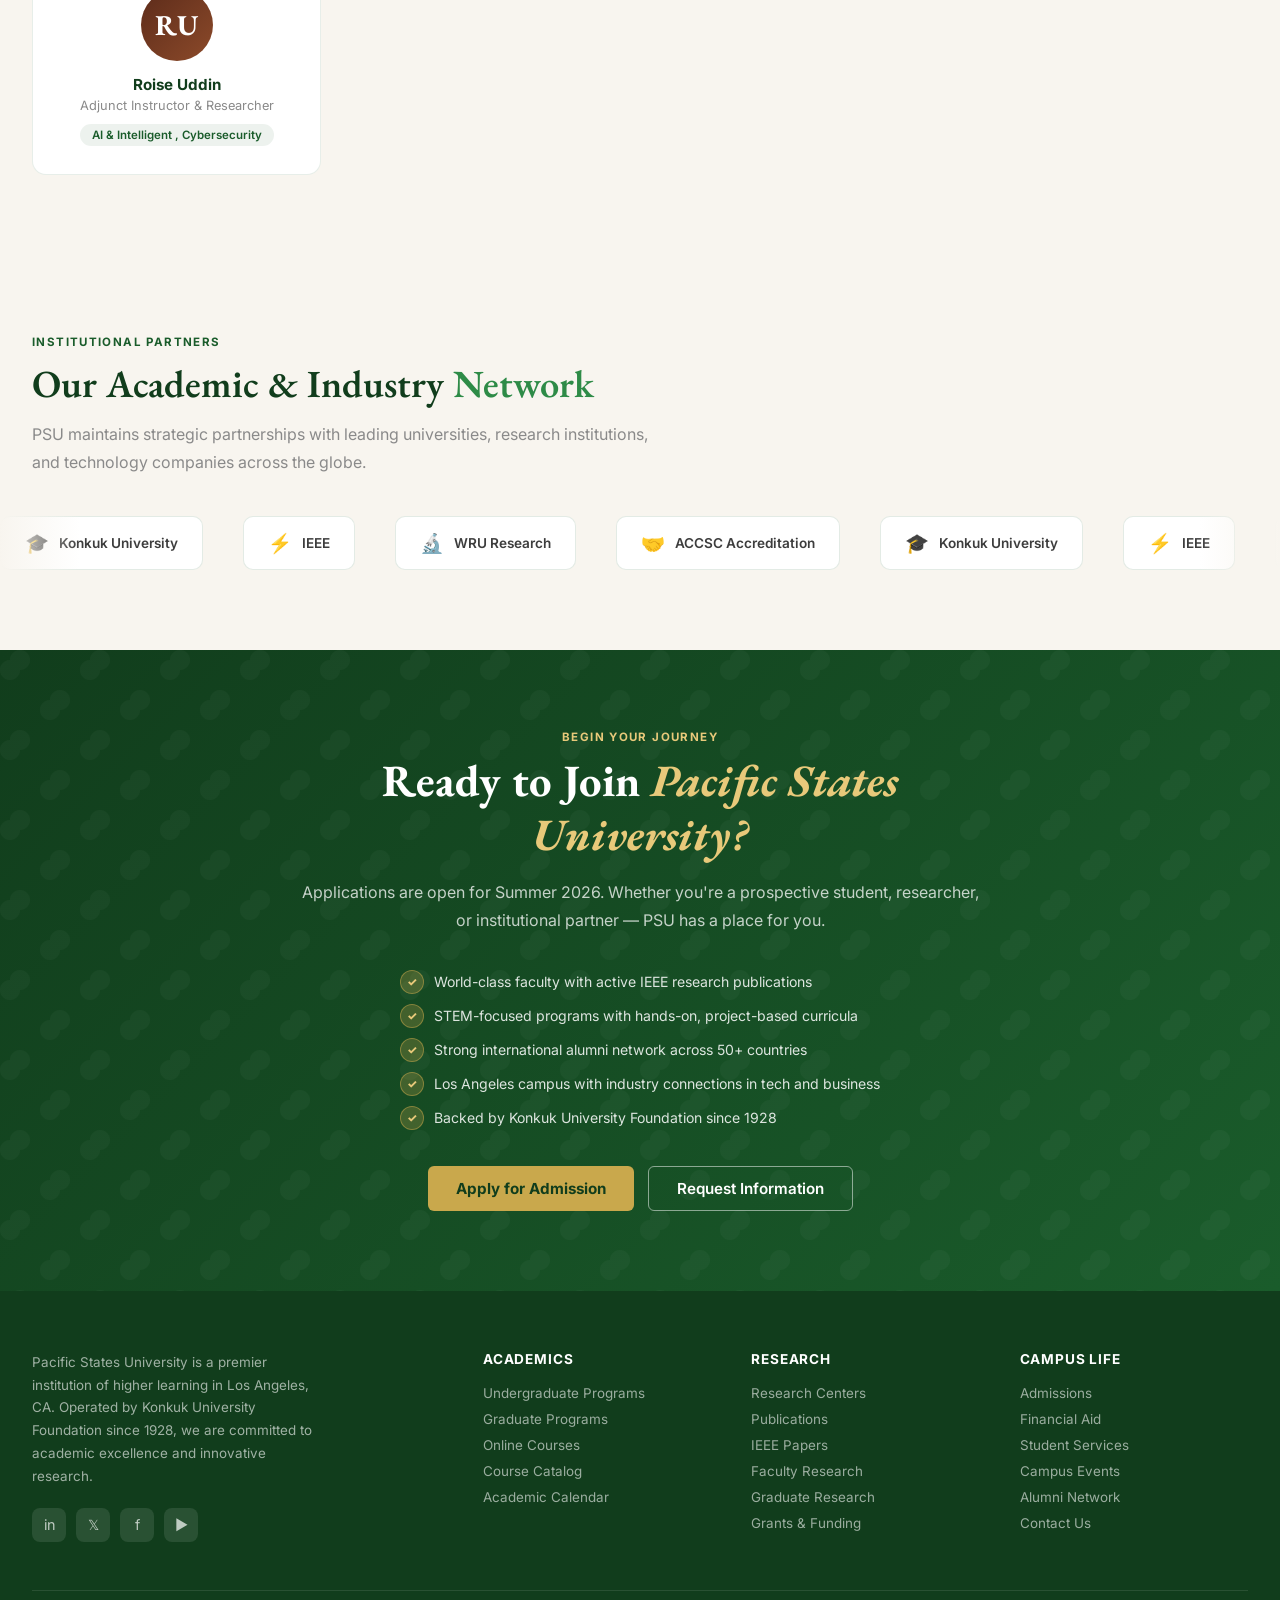
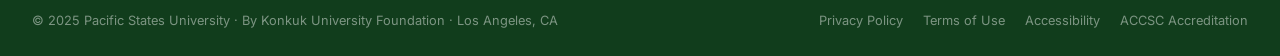
==== commit c025a893: "Update index.html" ====
--- a/index.html
+++ b/index.html
@@ -1762,22 +1762,21 @@
       </div>
 
       <div class="supervisor-card">
-        <div class="supervisor-avatar sv-5">RU</div>
-        <div class="supervisor-name">Roise Uddin</div>
+        <div class="supervisor-avatar sv-5">SGP</div>
+        <div class="supervisor-name">Sung Gyu Park, PhD</div>
         <div class="supervisor-title">Adjunct Instructor &amp; Researcher</div>
-        <div class="supervisor-dept" style="display:block;text-align:center;">AI & Machine Learning</div>
+        <div class="supervisor-dept" style="display:block;text-align:center;">Experimental Economics</div>
         <div class="supervisor-interests">
           <div class="supervisor-interests-label">Research Interests</div>
           <div class="supervisor-tags">
-            <span class="supervisor-tag">Federated Learning</span>
-            <span class="supervisor-tag">Blockchain Security</span>
-            <span class="supervisor-tag">Machine Learning</span>
-            <span class="supervisor-tag">NLP</span>
+            <span class="supervisor-tag">Experimental Economics</span>
+            <span class="supervisor-tag">Behavioral Economics</span>
+            <span class="supervisor-tag">Game Theory</span>
           </div>
         </div>
         <div class="supervisor-contact">
-          <a href="mailto:ruddin@psuca.edu" class="supervisor-email">📧 ruddin@psuca.edu</a>
-          <a href="https://scholar.google.com/citations?user=B9-vdCgAAAAJ&hl=en" target="_blank" class="supervisor-scholar">Scholar ↗</a>
+          <a href="mailto:seong-gyu.park@psuca.edu" class="supervisor-email">📧 seong-gyu.park@psuca.edu</a>
+          <a href="https://scholar.google.com/citations?user=hY-TyloAAAAJ&hl=en" target="_blank" class="supervisor-scholar">Scholar ↗</a>
         </div>
       </div>
 
